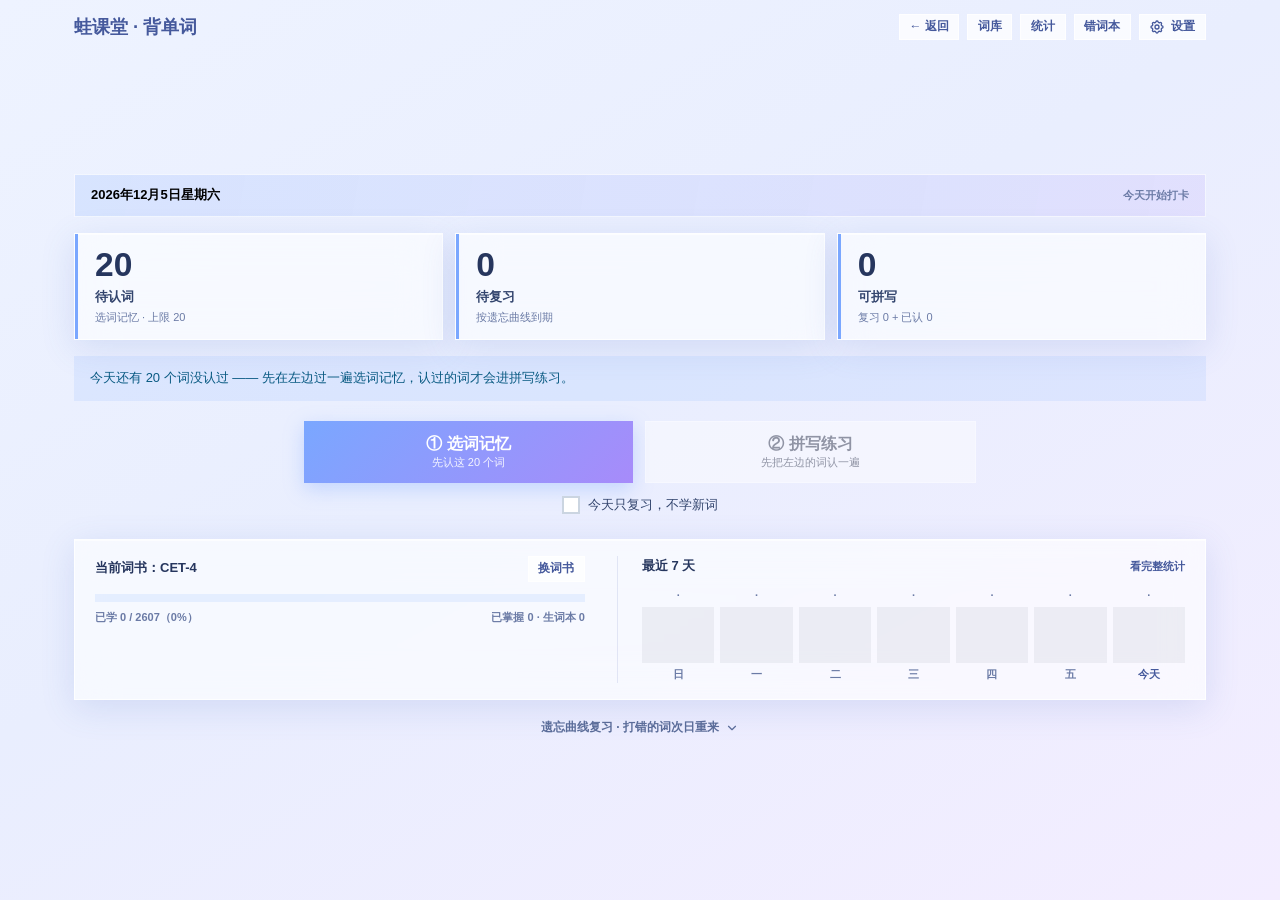
==== words/index.html @ c1881a7c "背单词栏目加「← 返回蛙课堂」按钮；桌面版协议根目录改为 app/" ====
<!DOCTYPE html>
<html lang="zh-Hans">
  <head>
    <meta charset="UTF-8" />
    <meta name="viewport" content="width=device-width, initial-scale=1" />
    <meta name="color-scheme" content="light dark" />
    <meta name="format-detection" content="telephone=no" />
    <meta name="application-name" content="蛙课堂背单词" />
    <meta name="apple-mobile-web-app-title" content="蛙课堂背单词" />
    <meta name="apple-mobile-web-app-capable" content="yes" />
    <meta name="mobile-web-app-capable" content="yes" />
    <meta name="theme-color" content="#818CF8" />
    <title>蛙课堂背单词</title>
    <link rel="icon" href="./favicon.ico" />
    <link rel="apple-touch-icon" sizes="180x180" href="./apple-touch-icon.png" />
    <link rel="icon" type="image/png" sizes="32x32" href="./favicon-32x32.png" />
    <link rel="icon" type="image/png" sizes="16x16" href="./favicon-16x16.png" />

    <script>
      // Dark mode init
      if (
        ('state' in localStorage && JSON.parse(localStorage.state).darkMode) ||
        (!('state' in localStorage) && window.matchMedia('(prefers-color-scheme: dark)').matches)
      ) {
        document.documentElement.classList.add('dark')
      }
    </script>
    <script type="module" crossorigin src="./assets/index-c387460d.js"></script>
    <link rel="stylesheet" href="./assets/index-20a24934.css">
  </head>
  <body>
    <noscript>
      <div>你需要启用 JavaScript 才能运行蛙课堂背单词。</div>
    </noscript>
    <div id="root"></div>
    
  </body>
</html>
---- words/assets/index-20a24934.css ----
@charset "UTF-8";*,:before,:after{--tw-border-spacing-x: 0;--tw-border-spacing-y: 0;--tw-translate-x: 0;--tw-translate-y: 0;--tw-rotate: 0;--tw-skew-x: 0;--tw-skew-y: 0;--tw-scale-x: 1;--tw-scale-y: 1;--tw-pan-x: ;--tw-pan-y: ;--tw-pinch-zoom: ;--tw-scroll-snap-strictness: proximity;--tw-gradient-from-position: ;--tw-gradient-via-position: ;--tw-gradient-to-position: ;--tw-ordinal: ;--tw-slashed-zero: ;--tw-numeric-figure: ;--tw-numeric-spacing: ;--tw-numeric-fraction: ;--tw-ring-inset: ;--tw-ring-offset-width: 0px;--tw-ring-offset-color: #fff;--tw-ring-color: rgb(59 130 246 / .5);--tw-ring-offset-shadow: 0 0 #0000;--tw-ring-shadow: 0 0 #0000;--tw-shadow: 0 0 #0000;--tw-shadow-colored: 0 0 #0000;--tw-blur: ;--tw-brightness: ;--tw-contrast: ;--tw-grayscale: ;--tw-hue-rotate: ;--tw-invert: ;--tw-saturate: ;--tw-sepia: ;--tw-drop-shadow: ;--tw-backdrop-blur: ;--tw-backdrop-brightness: ;--tw-backdrop-contrast: ;--tw-backdrop-grayscale: ;--tw-backdrop-hue-rotate: ;--tw-backdrop-invert: ;--tw-backdrop-opacity: ;--tw-backdrop-saturate: ;--tw-backdrop-sepia: ;--tw-contain-size: ;--tw-contain-layout: ;--tw-contain-paint: ;--tw-contain-style: }::backdrop{--tw-border-spacing-x: 0;--tw-border-spacing-y: 0;--tw-translate-x: 0;--tw-translate-y: 0;--tw-rotate: 0;--tw-skew-x: 0;--tw-skew-y: 0;--tw-scale-x: 1;--tw-scale-y: 1;--tw-pan-x: ;--tw-pan-y: ;--tw-pinch-zoom: ;--tw-scroll-snap-strictness: proximity;--tw-gradient-from-position: ;--tw-gradient-via-position: ;--tw-gradient-to-position: ;--tw-ordinal: ;--tw-slashed-zero: ;--tw-numeric-figure: ;--tw-numeric-spacing: ;--tw-numeric-fraction: ;--tw-ring-inset: ;--tw-ring-offset-width: 0px;--tw-ring-offset-color: #fff;--tw-ring-color: rgb(59 130 246 / .5);--tw-ring-offset-shadow: 0 0 #0000;--tw-ring-shadow: 0 0 #0000;--tw-shadow: 0 0 #0000;--tw-shadow-colored: 0 0 #0000;--tw-blur: ;--tw-brightness: ;--tw-contrast: ;--tw-grayscale: ;--tw-hue-rotate: ;--tw-invert: ;--tw-saturate: ;--tw-sepia: ;--tw-drop-shadow: ;--tw-backdrop-blur: ;--tw-backdrop-brightness: ;--tw-backdrop-contrast: ;--tw-backdrop-grayscale: ;--tw-backdrop-hue-rotate: ;--tw-backdrop-invert: ;--tw-backdrop-opacity: ;--tw-backdrop-saturate: ;--tw-backdrop-sepia: ;--tw-contain-size: ;--tw-contain-layout: ;--tw-contain-paint: ;--tw-contain-style: }*,:before,:after{box-sizing:border-box;border-width:0;border-style:solid;border-color:#e5e7eb}:before,:after{--tw-content: ""}html,:host{line-height:1.5;-webkit-text-size-adjust:100%;-moz-tab-size:4;tab-size:4;font-family:ui-sans-serif,system-ui,sans-serif,"Apple Color Emoji","Segoe UI Emoji",Segoe UI Symbol,"Noto Color Emoji";font-feature-settings:normal;font-variation-settings:normal;-webkit-tap-highlight-color:transparent}body{margin:0;line-height:inherit}hr{height:0;color:inherit;border-top-width:1px}abbr:where([title]){-webkit-text-decoration:underline dotted;text-decoration:underline dotted}h1,h2,h3,h4,h5,h6{font-size:inherit;font-weight:inherit}a{color:inherit;text-decoration:inherit}b,strong{font-weight:bolder}code,kbd,samp,pre{font-family:ui-monospace,SFMono-Regular,Menlo,Monaco,Consolas,Liberation Mono,Courier New,monospace;font-feature-settings:normal;font-variation-settings:normal;font-size:1em}small{font-size:80%}sub,sup{font-size:75%;line-height:0;position:relative;vertical-align:baseline}sub{bottom:-.25em}sup{top:-.5em}table{text-indent:0;border-color:inherit;border-collapse:collapse}button,input,optgroup,select,textarea{font-family:inherit;font-feature-settings:inherit;font-variation-settings:inherit;font-size:100%;font-weight:inherit;line-height:inherit;letter-spacing:inherit;color:inherit;margin:0;padding:0}button,select{text-transform:none}button,input:where([type=button]),input:where([type=reset]),input:where([type=submit]){-webkit-appearance:button;background-color:transparent;background-image:none}:-moz-focusring{outline:auto}:-moz-ui-invalid{box-shadow:none}progress{vertical-align:baseline}::-webkit-inner-spin-button,::-webkit-outer-spin-button{height:auto}[type=search]{-webkit-appearance:textfield;outline-offset:-2px}::-webkit-search-decoration{-webkit-appearance:none}::-webkit-file-upload-button{-webkit-appearance:button;font:inherit}summary{display:list-item}blockquote,dl,dd,h1,h2,h3,h4,h5,h6,hr,figure,p,pre{margin:0}fieldset{margin:0;padding:0}legend{padding:0}ol,ul,menu{list-style:none;margin:0;padding:0}dialog{padding:0}textarea{resize:vertical}input::placeholder,textarea::placeholder{opacity:1;color:#9ca3af}button,[role=button]{cursor:pointer}:disabled{cursor:default}img,svg,video,canvas,audio,iframe,embed,object{display:block;vertical-align:middle}img,video{max-width:100%;height:auto}[hidden]:where(:not([hidden=until-found])){display:none}input:where([type=text]),input:where(:not([type])),input:where([type=email]),input:where([type=url]),input:where([type=password]),input:where([type=number]),input:where([type=date]),input:where([type=datetime-local]),input:where([type=month]),input:where([type=search]),input:where([type=tel]),input:where([type=time]),input:where([type=week]),select:where([multiple]),textarea,select{-webkit-appearance:none;-moz-appearance:none;appearance:none;background-color:#fff;border-color:#6b7280;border-width:1px;border-radius:0;padding:.5rem .75rem;font-size:1rem;line-height:1.5rem;--tw-shadow: 0 0 #0000}input:where([type=text]):focus,input:where(:not([type])):focus,input:where([type=email]):focus,input:where([type=url]):focus,input:where([type=password]):focus,input:where([type=number]):focus,input:where([type=date]):focus,input:where([type=datetime-local]):focus,input:where([type=month]):focus,input:where([type=search]):focus,input:where([type=tel]):focus,input:where([type=time]):focus,input:where([type=week]):focus,select:where([multiple]):focus,textarea:focus,select:focus{outline:2px solid transparent;outline-offset:2px;--tw-ring-inset: var(--tw-empty, );--tw-ring-offset-width: 0px;--tw-ring-offset-color: #fff;--tw-ring-color: #2563eb;--tw-ring-offset-shadow: var(--tw-ring-inset) 0 0 0 var(--tw-ring-offset-width) var(--tw-ring-offset-color);--tw-ring-shadow: var(--tw-ring-inset) 0 0 0 calc(1px + var(--tw-ring-offset-width)) var(--tw-ring-color);box-shadow:var(--tw-ring-offset-shadow),var(--tw-ring-shadow),var(--tw-shadow);border-color:#2563eb}input::placeholder,textarea::placeholder{color:#6b7280;opacity:1}::-webkit-datetime-edit-fields-wrapper{padding:0}::-webkit-date-and-time-value{min-height:1.5em;text-align:inherit}::-webkit-datetime-edit{display:inline-flex}::-webkit-datetime-edit,::-webkit-datetime-edit-year-field,::-webkit-datetime-edit-month-field,::-webkit-datetime-edit-day-field,::-webkit-datetime-edit-hour-field,::-webkit-datetime-edit-minute-field,::-webkit-datetime-edit-second-field,::-webkit-datetime-edit-millisecond-field,::-webkit-datetime-edit-meridiem-field{padding-top:0;padding-bottom:0}select{background-image:url("data:image/svg+xml,%3csvg xmlns='http://www.w3.org/2000/svg' fill='none' viewBox='0 0 20 20'%3e%3cpath stroke='%236b7280' stroke-linecap='round' stroke-linejoin='round' stroke-width='1.5' d='M6 8l4 4 4-4'/%3e%3c/svg%3e");background-position:right .5rem center;background-repeat:no-repeat;background-size:1.5em 1.5em;padding-right:2.5rem;-webkit-print-color-adjust:exact;print-color-adjust:exact}select:where([multiple]),select:where([size]:not([size="1"])){background-image:initial;background-position:initial;background-repeat:unset;background-size:initial;padding-right:.75rem;-webkit-print-color-adjust:unset;print-color-adjust:unset}input:where([type=checkbox]),input:where([type=radio]){-webkit-appearance:none;-moz-appearance:none;appearance:none;padding:0;-webkit-print-color-adjust:exact;print-color-adjust:exact;display:inline-block;vertical-align:middle;background-origin:border-box;-webkit-user-select:none;user-select:none;flex-shrink:0;height:1rem;width:1rem;color:#2563eb;background-color:#fff;border-color:#6b7280;border-width:1px;--tw-shadow: 0 0 #0000}input:where([type=checkbox]){border-radius:0}input:where([type=radio]){border-radius:100%}input:where([type=checkbox]):focus,input:where([type=radio]):focus{outline:2px solid transparent;outline-offset:2px;--tw-ring-inset: var(--tw-empty, );--tw-ring-offset-width: 2px;--tw-ring-offset-color: #fff;--tw-ring-color: #2563eb;--tw-ring-offset-shadow: var(--tw-ring-inset) 0 0 0 var(--tw-ring-offset-width) var(--tw-ring-offset-color);--tw-ring-shadow: var(--tw-ring-inset) 0 0 0 calc(2px + var(--tw-ring-offset-width)) var(--tw-ring-color);box-shadow:var(--tw-ring-offset-shadow),var(--tw-ring-shadow),var(--tw-shadow)}input:where([type=checkbox]):checked,input:where([type=radio]):checked{border-color:transparent;background-color:currentColor;background-size:100% 100%;background-position:center;background-repeat:no-repeat}input:where([type=checkbox]):checked{background-image:url("data:image/svg+xml,%3csvg viewBox='0 0 16 16' fill='white' xmlns='http://www.w3.org/2000/svg'%3e%3cpath d='M12.207 4.793a1 1 0 010 1.414l-5 5a1 1 0 01-1.414 0l-2-2a1 1 0 011.414-1.414L6.5 9.086l4.293-4.293a1 1 0 011.414 0z'/%3e%3c/svg%3e")}@media (forced-colors: active){input:where([type=checkbox]):checked{-webkit-appearance:auto;-moz-appearance:auto;appearance:auto}}input:where([type=radio]):checked{background-image:url("data:image/svg+xml,%3csvg viewBox='0 0 16 16' fill='white' xmlns='http://www.w3.org/2000/svg'%3e%3ccircle cx='8' cy='8' r='3'/%3e%3c/svg%3e")}@media (forced-colors: active){input:where([type=radio]):checked{-webkit-appearance:auto;-moz-appearance:auto;appearance:auto}}input:where([type=checkbox]):checked:hover,input:where([type=checkbox]):checked:focus,input:where([type=radio]):checked:hover,input:where([type=radio]):checked:focus{border-color:transparent;background-color:currentColor}input:where([type=checkbox]):indeterminate{background-image:url("data:image/svg+xml,%3csvg xmlns='http://www.w3.org/2000/svg' fill='none' viewBox='0 0 16 16'%3e%3cpath stroke='white' stroke-linecap='round' stroke-linejoin='round' stroke-width='2' d='M4 8h8'/%3e%3c/svg%3e");border-color:transparent;background-color:currentColor;background-size:100% 100%;background-position:center;background-repeat:no-repeat}@media (forced-colors: active){input:where([type=checkbox]):indeterminate{-webkit-appearance:auto;-moz-appearance:auto;appearance:auto}}input:where([type=checkbox]):indeterminate:hover,input:where([type=checkbox]):indeterminate:focus{border-color:transparent;background-color:currentColor}input:where([type=file]){background:unset;border-color:inherit;border-width:0;border-radius:0;padding:0;font-size:unset;line-height:inherit}input:where([type=file]):focus{outline:1px solid ButtonText;outline:1px auto -webkit-focus-ring-color}.container{width:100%}@media (min-width: 640px){.container{max-width:640px}}@media (min-width: 768px){.container{max-width:768px}}@media (min-width: 1024px){.container{max-width:1024px}}@media (min-width: 1100px){.container{max-width:1100px}}@media (min-width: 1280px){.container{max-width:1280px}}@media (min-width: 1440px){.container{max-width:1440px}}@media (min-width: 1536px){.container{max-width:1536px}}.glass{background-image:linear-gradient(180deg,rgba(255,255,255,.94),rgba(255,255,255,.82));backdrop-filter:blur(14px) saturate(140%);-webkit-backdrop-filter:blur(14px) saturate(140%);border:1px solid rgba(15,23,42,.06);box-shadow:0 1px 2px #0f172a08,0 10px 30px -18px #0f172a2e}html.dark .glass{background-image:linear-gradient(180deg,rgba(31,41,55,.9),rgba(17,24,39,.85));border-color:#ffffff12;box-shadow:0 1px 2px #0000004d,0 10px 30px -18px #0009}.glass-strong{background-image:linear-gradient(180deg,#ffffff,rgba(255,255,255,.88));backdrop-filter:blur(18px) saturate(150%);-webkit-backdrop-filter:blur(18px) saturate(150%);border:1px solid rgba(15,23,42,.07);box-shadow:0 1px 2px #0f172a08,0 22px 48px -28px #0f172a3d}html.dark .glass-strong{background-image:linear-gradient(180deg,rgba(31,41,55,.96),rgba(17,24,39,.9));border-color:#ffffff14;box-shadow:0 1px 2px #00000059,0 22px 48px -28px #000000b3}.glass-interactive{transition:background-color .2s ease,border-color .2s ease,transform .2s ease}.glass-interactive:hover{background-color:#ffffffbd;border-color:color-mix(in srgb,var(--c-brand) 30%,transparent)}html.dark .glass-interactive:hover{background-color:#374151ad;border-color:#58cc0266}.icon{height:1.375rem;width:1.375rem}.icon:focus{outline:2px solid transparent;outline-offset:2px}.word-chip{display:flex;height:2.5rem;width:auto;cursor:pointer;flex-direction:row;align-items:center;justify-content:center;border-radius:.375rem;border-width:2px;border-style:solid;border-color:var(--c-brand);--tw-bg-opacity: 1;background-color:rgb(255 255 255 / var(--tw-bg-opacity, 1));padding:.125rem .5rem;transition-property:color,background-color,border-color,text-decoration-color,fill,stroke;transition-timing-function:cubic-bezier(.4,0,.2,1);transition-duration:.1s;animation-duration:.1s}.word-chip:is(.dark *){--tw-border-opacity: 1;border-color:rgb(30 41 59 / var(--tw-border-opacity, 1));--tw-bg-opacity: 1;background-color:rgb(51 65 85 / var(--tw-bg-opacity, 1))}.word-chip:hover:is(.dark *){--tw-bg-opacity: 1;background-color:rgb(71 85 105 / var(--tw-bg-opacity, 1))}@media (min-width: 768px){.word-chip{height:3rem;padding:.25rem 1.25rem}}.word-chip>span{font-family:ui-monospace,SFMono-Regular,Menlo,Monaco,Consolas,Liberation Mono,Courier New,monospace;font-size:1.5rem;line-height:2rem;font-weight:300;--tw-text-opacity: 1;color:rgb(75 85 99 / var(--tw-text-opacity, 1))}.word-chip>span:is(.dark *){--tw-text-opacity: 1;color:rgb(209 213 219 / var(--tw-text-opacity, 1))}@media (min-width: 768px){.word-chip>span{font-size:1.875rem;line-height:2.25rem}}.word-chip-tooltip{pointer-events:none;display:flex;align-items:center;justify-content:center;white-space:nowrap;border-radius:.5rem;--tw-bg-opacity: 1;background-color:rgb(255 255 255 / var(--tw-bg-opacity, 1));padding:.25rem .5rem;font-size:.75rem;line-height:1rem;--tw-text-opacity: 1;color:rgb(107 114 128 / var(--tw-text-opacity, 1));--tw-shadow: 0 4px 6px -1px rgb(0 0 0 / .1), 0 2px 4px -2px rgb(0 0 0 / .1);--tw-shadow-colored: 0 4px 6px -1px var(--tw-shadow-color), 0 2px 4px -2px var(--tw-shadow-color);box-shadow:var(--tw-ring-offset-shadow, 0 0 #0000),var(--tw-ring-shadow, 0 0 #0000),var(--tw-shadow)}.word-chip-tooltip:is(.dark *){--tw-bg-opacity: 1;background-color:rgb(31 41 55 / var(--tw-bg-opacity, 1));--tw-text-opacity: 1;color:rgb(209 213 219 / var(--tw-text-opacity, 1))}.my-btn-primary,.btn-primary,.btn-secondary,.btn-ghost,.btn-danger,.btn-info{display:inline-flex;-webkit-user-select:none;user-select:none;align-items:center;justify-content:center;gap:.375rem;font-weight:600;border-radius:var(--r-md);padding:.42rem .85rem;font-size:.85rem;letter-spacing:0;line-height:1.3;border:none;cursor:pointer;text-decoration:none;transition:filter .12s ease,transform .06s ease,box-shadow .06s ease,background-color .12s ease}.my-btn-primary:disabled,.btn-primary:disabled,.btn-secondary:disabled,.btn-ghost:disabled{cursor:not-allowed;filter:grayscale(.75);opacity:.6}.my-btn-primary,.btn-primary{background-color:var(--c-brand-solid);color:#fff;box-shadow:0 var(--edge) 0 var(--c-brand-solid-d)}.my-btn-primary:hover:not(:disabled),.btn-primary:hover:not(:disabled){filter:brightness(1.07)}.my-btn-primary:active:not(:disabled),.btn-primary:active:not(:disabled){transform:translateY(var(--edge));box-shadow:0 0 0 var(--c-brand-solid-d)}.btn-secondary{background-color:#fff;color:var(--c-ink-soft);border:2px solid var(--c-line);box-shadow:0 var(--edge) 0 var(--c-line)}.btn-secondary:hover:not(:disabled){background-color:#f7f7f7}.btn-secondary:active:not(:disabled){transform:translateY(var(--edge));box-shadow:0 0 0 var(--c-line)}html.dark .btn-secondary{background-color:#1f2937;border-color:var(--c-line);box-shadow:0 var(--edge) 0 #111827}html.dark .btn-secondary:hover:not(:disabled){background-color:#273244}html.dark .btn-secondary:active:not(:disabled){box-shadow:0 0 #111827}.btn-ghost{background-color:transparent;color:var(--c-muted);box-shadow:none;padding:.45rem .75rem}.btn-ghost:hover:not(:disabled){background-color:#0000000f;color:var(--c-ink-soft)}.btn-ghost:active:not(:disabled){transform:translateY(2px)}html.dark .btn-ghost:hover:not(:disabled){background-color:#ffffff14;color:var(--c-ink-soft)}.btn-sm{padding:.26rem .6rem;font-size:.76rem;border-radius:var(--r-sm)}.btn-lg{padding:.6rem 1.2rem;font-size:.98rem;border-radius:var(--r-lg)}.t-h1{font-size:1.6rem;font-weight:800;line-height:1.25}.t-h2{font-size:1.15rem;font-weight:700;line-height:1.35}.c-brand{color:var(--c-brand-text)}.c-danger{color:var(--c-danger)}.c-ink{color:var(--c-ink)}.c-soft{color:var(--c-ink-soft)}.c-muted{color:var(--c-muted)}.c-faint{color:var(--c-faint)}.my-btn-info-panel{margin-top:.75rem;display:inline-flex;width:100%;justify-content:center;border-radius:.375rem;padding:.5rem .75rem;font-size:.875rem;line-height:1.25rem;font-weight:600;--tw-text-opacity: 1;color:rgb(255 255 255 / var(--tw-text-opacity, 1));--tw-shadow: 0 1px 2px 0 rgb(0 0 0 / .05);--tw-shadow-colored: 0 1px 2px 0 var(--tw-shadow-color);box-shadow:var(--tw-ring-offset-shadow, 0 0 #0000),var(--tw-ring-shadow, 0 0 #0000),var(--tw-shadow);transition-property:color,background-color,border-color,text-decoration-color,fill,stroke;transition-timing-function:cubic-bezier(.4,0,.2,1);transition-duration:.15s}.my-btn-info-panel:focus{outline:2px solid transparent;outline-offset:2px}.my-btn-info-panel:is(.dark *){--tw-bg-opacity: .7;--tw-text-opacity: .8}@media (min-width: 640px){.my-btn-info-panel{margin-left:.75rem;margin-top:0;width:auto;font-size:.875rem;line-height:1.25rem}}.tooltip{white-space:nowrap;border-radius:.5rem;--tw-bg-opacity: 1;background-color:rgb(255 255 255 / var(--tw-bg-opacity, 1));padding:.25rem .5rem;font-size:.75rem;line-height:1rem;--tw-text-opacity: 1;color:rgb(107 114 128 / var(--tw-text-opacity, 1));--tw-shadow: 0 4px 6px -1px rgb(0 0 0 / .1), 0 2px 4px -2px rgb(0 0 0 / .1);--tw-shadow-colored: 0 4px 6px -1px var(--tw-shadow-color), 0 2px 4px -2px var(--tw-shadow-color);box-shadow:var(--tw-ring-offset-shadow, 0 0 #0000),var(--tw-ring-shadow, 0 0 #0000),var(--tw-shadow)}.tooltip:is(.dark *){--tw-bg-opacity: 1;background-color:rgb(55 65 81 / var(--tw-bg-opacity, 1));--tw-text-opacity: 1;color:rgb(209 213 219 / var(--tw-text-opacity, 1))}.switch-root{position:relative;display:inline-flex;height:1.5rem;width:3rem;flex-shrink:0;cursor:pointer;align-items:center;border-radius:9999px;border-width:3px;border-color:transparent;--tw-bg-opacity: 1;background-color:rgb(209 213 219 / var(--tw-bg-opacity, 1));transition-property:color,background-color,border-color,text-decoration-color,fill,stroke;transition-duration:.2s;transition-timing-function:cubic-bezier(.4,0,.2,1);animation-duration:.2s;animation-timing-function:cubic-bezier(.4,0,.2,1)}.switch-root:focus{outline:2px solid transparent;outline-offset:2px}.switch-root[data-headlessui-state=checked]{background-color:var(--c-brand)}.switch-thumb{pointer-events:none;display:inline-block;height:1rem;width:1rem;--tw-translate-x: 0px;transform:translate(var(--tw-translate-x),var(--tw-translate-y)) rotate(var(--tw-rotate)) skew(var(--tw-skew-x)) skewY(var(--tw-skew-y)) scaleX(var(--tw-scale-x)) scaleY(var(--tw-scale-y));border-radius:9999px;--tw-bg-opacity: 1;background-color:rgb(255 255 255 / var(--tw-bg-opacity, 1));--tw-shadow: 0 10px 15px -3px rgb(0 0 0 / .1), 0 4px 6px -4px rgb(0 0 0 / .1);--tw-shadow-colored: 0 10px 15px -3px var(--tw-shadow-color), 0 4px 6px -4px var(--tw-shadow-color);box-shadow:var(--tw-ring-offset-shadow, 0 0 #0000),var(--tw-ring-shadow, 0 0 #0000),var(--tw-shadow);--tw-ring-offset-shadow: var(--tw-ring-inset) 0 0 0 var(--tw-ring-offset-width) var(--tw-ring-offset-color);--tw-ring-shadow: var(--tw-ring-inset) 0 0 0 calc(0px + var(--tw-ring-offset-width)) var(--tw-ring-color);box-shadow:var(--tw-ring-offset-shadow),var(--tw-ring-shadow),var(--tw-shadow, 0 0 #0000);transition-property:color,background-color,border-color,text-decoration-color,fill,stroke,opacity,box-shadow,transform,filter,-webkit-backdrop-filter;transition-property:color,background-color,border-color,text-decoration-color,fill,stroke,opacity,box-shadow,transform,filter,backdrop-filter;transition-property:color,background-color,border-color,text-decoration-color,fill,stroke,opacity,box-shadow,transform,filter,backdrop-filter,-webkit-backdrop-filter;transition-duration:.2s;transition-timing-function:cubic-bezier(.4,0,.2,1);animation-duration:.2s;animation-timing-function:cubic-bezier(.4,0,.2,1)}[data-headlessui-state=checked] .switch-thumb{--tw-translate-x: 25px;transform:translate(var(--tw-translate-x),var(--tw-translate-y)) rotate(var(--tw-rotate)) skew(var(--tw-skew-x)) skewY(var(--tw-skew-y)) scaleX(var(--tw-scale-x)) scaleY(var(--tw-scale-y))}.listbox-button{position:relative;width:10rem;cursor:pointer;border-radius:.5rem;--tw-bg-opacity: 1;background-color:rgb(255 255 255 / var(--tw-bg-opacity, 1));padding:.5rem 2.5rem .5rem .75rem;text-align:left;--tw-shadow: 0 4px 6px -1px rgb(0 0 0 / .1), 0 2px 4px -2px rgb(0 0 0 / .1);--tw-shadow-colored: 0 4px 6px -1px var(--tw-shadow-color), 0 2px 4px -2px var(--tw-shadow-color);box-shadow:var(--tw-ring-offset-shadow, 0 0 #0000),var(--tw-ring-shadow, 0 0 #0000),var(--tw-shadow)}.listbox-button:focus{outline:2px solid transparent;outline-offset:2px}.listbox-button:is(.dark *){--tw-bg-opacity: 1;background-color:rgb(75 85 99 / var(--tw-bg-opacity, 1))}.listbox-button span:nth-of-type(1){display:block;overflow:hidden;text-overflow:ellipsis;white-space:nowrap;--tw-text-opacity: 1;color:rgb(17 24 39 / var(--tw-text-opacity, 1))}.listbox-button span:nth-of-type(1):is(.dark *){color:rgb(255 255 255 / var(--tw-text-opacity, 1));--tw-text-opacity: .6}.listbox-button span:nth-of-type(2){pointer-events:none;position:absolute;top:0;bottom:0;right:0;display:flex;align-items:center;padding-right:.5rem}.listbox-button span:nth-of-type(2):focus{outline:2px solid transparent;outline-offset:2px}.listbox-options{position:absolute;margin-top:.25rem;max-height:15rem;width:100%;overflow:auto;border-radius:.375rem;--tw-bg-opacity: 1;background-color:rgb(255 255 255 / var(--tw-bg-opacity, 1));padding-top:.25rem;padding-bottom:.25rem;font-size:1rem;line-height:1.5rem;--tw-shadow: 0 10px 15px -3px rgb(0 0 0 / .1), 0 4px 6px -4px rgb(0 0 0 / .1);--tw-shadow-colored: 0 10px 15px -3px var(--tw-shadow-color), 0 4px 6px -4px var(--tw-shadow-color);box-shadow:var(--tw-ring-offset-shadow, 0 0 #0000),var(--tw-ring-shadow, 0 0 #0000),var(--tw-shadow)}.listbox-options:focus{outline:2px solid transparent;outline-offset:2px}.listbox-options:is(.dark *){--tw-bg-opacity: 1;background-color:rgb(75 85 99 / var(--tw-bg-opacity, 1))}.listbox-options>li{position:relative;cursor:pointer;-webkit-user-select:none;user-select:none;padding:.5rem 1rem .5rem 2.5rem;--tw-text-opacity: 1;color:rgb(17 24 39 / var(--tw-text-opacity, 1))}.listbox-options>li:is(.dark *){color:rgb(255 255 255 / var(--tw-text-opacity, 1));--tw-text-opacity: .6}.listbox-options>li.ui-active{background-color:var(--c-brand-soft);color:var(--c-brand-text)}html.dark .listbox-options>li.ui-active{background-color:#58cc0229;color:var(--c-brand-light)}.listbox-options>li>span:first-child{display:block;overflow:hidden;text-overflow:ellipsis;white-space:nowrap;font-weight:400}.listbox-options>li>span:first-child[data-headlessui-state~=selected]{font-weight:500}:where([data-headlessui-state~=selected]) .listbox-options>li>span:first-child{font-weight:500}.listbox-options-icon{position:absolute;top:0;bottom:0;left:0;display:flex;align-items:center;padding-left:.75rem;color:var(--c-brand-text)}.listbox-options-icon:is(.dark *){color:var(--c-brand-light)}.slider{position:relative;display:flex;height:2.5rem;width:100%;cursor:pointer;-webkit-user-select:none;user-select:none;align-items:center}.slider [data-disabled]{pointer-events:none;opacity:.5}.slider>span:nth-child(1){position:relative;height:5px;flex-grow:1;border-radius:9999px;--tw-bg-opacity: 1;background-color:rgb(229 231 235 / var(--tw-bg-opacity, 1))}.slider>span:nth-child(1)>span:nth-child(1){position:absolute;height:100%;border-radius:9999px;background-color:var(--c-brand)}.slider>span:nth-child(2){display:block;height:1rem;width:1rem;cursor:pointer;border-radius:9999px;border-width:1px;--tw-border-opacity: 1;border-color:rgb(229 231 235 / var(--tw-border-opacity, 1));--tw-bg-opacity: 1;background-color:rgb(255 255 255 / var(--tw-bg-opacity, 1));--tw-drop-shadow: drop-shadow(0 4px 3px rgb(0 0 0 / .07)) drop-shadow(0 2px 2px rgb(0 0 0 / .06));filter:var(--tw-blur) var(--tw-brightness) var(--tw-contrast) var(--tw-grayscale) var(--tw-hue-rotate) var(--tw-invert) var(--tw-saturate) var(--tw-sepia) var(--tw-drop-shadow)}.t-sm{font-size:13px;line-height:1.55;font-weight:400}.t-micro{font-size:11px;line-height:1.4;font-weight:600}.badge{display:inline-flex;align-items:center;white-space:nowrap;border-radius:9999px;padding:.125rem .5rem;font-size:11px;font-weight:700;line-height:1.4}.badge-neutral{background-color:#0f172a0f;color:var(--c-muted)}.badge-brand{background-color:var(--c-brand-soft);color:var(--c-brand-text)}.badge-info{background-color:var(--c-info-soft);color:var(--c-info-text)}html.dark .badge-neutral{background-color:#ffffff1a;color:var(--c-muted)}html.dark .badge-brand{background-color:#58cc0229;color:var(--c-brand-light)}.progress-track{position:relative;width:100%;height:8px;overflow:hidden;border-radius:999px;background-color:var(--c-brand-soft)}.progress-track.progress-sm{height:4px}.progress-fill{height:100%;border-radius:999px;background-color:var(--c-brand);transition:width var(--dur-slow) var(--ease)}.switch{position:relative;display:inline-flex;height:1.5rem;width:2.75rem;flex-shrink:0;cursor:pointer;align-items:center;border-radius:9999px;border-width:2px;border-color:transparent;transition-property:color,background-color,border-color,text-decoration-color,fill,stroke;transition-timing-function:cubic-bezier(.4,0,.2,1);transition-duration:.15s;background-color:#cbd5e1;transition-duration:var(--dur-base);transition-timing-function:var(--ease)}.switch[data-checked=true],.switch[aria-checked=true]{background-color:var(--c-brand)}.switch-thumb-dot{pointer-events:none;display:inline-block;height:1rem;width:1rem;border-radius:9999px;--tw-bg-opacity: 1;background-color:rgb(255 255 255 / var(--tw-bg-opacity, 1));--tw-shadow: 0 1px 3px 0 rgb(0 0 0 / .1), 0 1px 2px -1px rgb(0 0 0 / .1);--tw-shadow-colored: 0 1px 3px 0 var(--tw-shadow-color), 0 1px 2px -1px var(--tw-shadow-color);box-shadow:var(--tw-ring-offset-shadow, 0 0 #0000),var(--tw-ring-shadow, 0 0 #0000),var(--tw-shadow);transform:translate(2px);transition:transform var(--dur-base) var(--ease)}.switch[data-checked=true] .switch-thumb-dot,.switch[aria-checked=true] .switch-thumb-dot{transform:translate(22px)}.checkbox{display:inline-flex;height:18px;width:18px;flex-shrink:0;cursor:pointer;align-items:center;justify-content:center;border-radius:6px;border-width:2px;transition-property:color,background-color,border-color,text-decoration-color,fill,stroke;transition-timing-function:cubic-bezier(.4,0,.2,1);transition-duration:.15s;border-color:#cbd5e1;background-color:#fff;transition-duration:var(--dur-fast)}.checkbox[data-checked=true]{border-color:var(--c-brand-solid);background-color:var(--c-brand-solid);color:#fff}html.dark .checkbox{border-color:#4b5563;background-color:#1f2937}.empty-state{display:flex;flex-direction:column;align-items:center;justify-content:center;padding:3rem 1.5rem;text-align:center;gap:var(--sp-3)}.empty-state-icon{display:flex;align-items:center;justify-content:center;width:56px;height:56px;border-radius:var(--r-xl);background-color:var(--c-brand-soft);color:var(--c-brand-text)}.empty-state-title{color:var(--c-ink-soft);font-size:15.2px;font-weight:700}.empty-state-desc{color:var(--c-muted);font-size:13px;line-height:1.6}.skeleton{border-radius:var(--r-md);background:linear-gradient(90deg,rgba(15,23,42,.06) 25%,rgba(15,23,42,.11) 37%,rgba(15,23,42,.06) 63%);background-size:400% 100%;animation:skeleton-shimmer 1.4s ease infinite}html.dark .skeleton{background:linear-gradient(90deg,rgba(255,255,255,.07) 25%,rgba(255,255,255,.13) 37%,rgba(255,255,255,.07) 63%);background-size:400% 100%}.alert{display:flex;width:100%;align-items:flex-start;gap:.75rem;border-radius:.75rem;padding:.75rem 1rem;font-size:13px;line-height:1.6}.alert-info{background-color:var(--c-info-soft);color:#0a5b83}.alert-warn{background-color:#ffc80029;color:#7a5c00}.alert-danger{background-color:#d92c2c1a;color:var(--c-danger-text)}html.dark .alert-info{color:#8ed4f5}html.dark .alert-warn{color:#ffd75e}html.dark .alert-success{color:var(--c-brand-light)}html.dark .alert-danger{color:#f7a4a4}.tab{display:inline-flex;cursor:pointer;-webkit-user-select:none;user-select:none;align-items:center;white-space:nowrap;border-radius:9999px;padding:.375rem .875rem;font-size:13px;font-weight:600;color:var(--c-muted);background-color:transparent;border:1px solid transparent;transition:background-color var(--dur-fast) var(--ease),color var(--dur-fast) var(--ease)}.tab:hover{background-color:#0f172a0d;color:var(--c-ink-soft)}.tab-active,.tab-active:hover{background-color:var(--c-brand-soft);border-color:var(--c-brand);color:var(--c-brand-text)}html.dark .tab:hover{background-color:#ffffff14}.stat-card{position:relative;display:flex;flex:1 1 0%;flex-direction:column;overflow:hidden;border-radius:.75rem;padding:.875rem 1rem .875rem 1.25rem}.stat-card-rail{position:absolute;left:0;top:0;bottom:0;width:4px}.greet-bar{display:flex;width:100%;align-items:center;justify-content:space-between;gap:.75rem;border-radius:.75rem;padding:.625rem 1rem;background-image:linear-gradient(100deg,rgba(88,204,2,.13),rgba(28,176,246,.09));border:1px solid var(--c-line-soft)}.week-bar-track{position:relative;width:100%;border-radius:var(--r-sm);background-color:#0f172a0d;overflow:hidden}html.dark .week-bar-track{background-color:#ffffff12}.week-bar-fill{position:absolute;left:0;right:0;bottom:0;border-radius:var(--r-sm);background-color:var(--c-brand);transition:height var(--dur-slow) var(--ease)}.week-bar-fill[data-today=true]{background-color:var(--c-brand-solid)}.sr-only{position:absolute;width:1px;height:1px;padding:0;margin:-1px;overflow:hidden;clip:rect(0,0,0,0);white-space:nowrap;border-width:0}.pointer-events-none{pointer-events:none}.visible{visibility:visible}.fixed{position:fixed}.absolute{position:absolute}.relative{position:relative}.sticky{position:sticky}.-inset-2{top:-.5rem;right:-.5rem;bottom:-.5rem;left:-.5rem}.inset-0{top:0;right:0;bottom:0;left:0}.-bottom-4{bottom:-1rem}.-right-12{right:-3rem}.-right-2{right:-.5rem}.-right-4{right:-1rem}.-right-7{right:-1.75rem}.-right-9{right:-2.25rem}.bottom-0{bottom:0}.bottom-10{bottom:2.5rem}.bottom-2\.5{bottom:.625rem}.bottom-3{bottom:.75rem}.bottom-5{bottom:1.25rem}.bottom-6{bottom:1.5rem}.bottom-full{bottom:100%}.left-0{left:0}.left-1\/2,.left-\[50\%\]{left:50%}.right-0{right:0}.right-3{right:.75rem}.right-4{right:1rem}.right-7{right:1.75rem}.top-0{top:0}.top-1\/2{top:50%}.top-2\.5{top:.625rem}.top-3{top:.75rem}.top-4{top:1rem}.top-5{top:1.25rem}.top-\[50\%\]{top:50%}.top-full{top:100%}.z-0{z-index:0}.z-10{z-index:10}.z-20{z-index:20}.z-30{z-index:30}.z-40{z-index:40}.z-50{z-index:50}.col-span-full{grid-column:1 / -1}.m-0{margin:0}.-mx-1{margin-left:-.25rem;margin-right:-.25rem}.mx-1{margin-left:.25rem;margin-right:.25rem}.mx-4{margin-left:1rem;margin-right:1rem}.mx-auto{margin-left:auto;margin-right:auto}.-mb-2{margin-bottom:-.5rem}.-ml-1{margin-left:-.25rem}.mb-0{margin-bottom:0}.mb-0\.5{margin-bottom:.125rem}.mb-1{margin-bottom:.25rem}.mb-1\.5{margin-bottom:.375rem}.mb-2{margin-bottom:.5rem}.mb-3{margin-bottom:.75rem}.mb-4{margin-bottom:1rem}.mb-5{margin-bottom:1.25rem}.mb-6{margin-bottom:1.5rem}.mb-auto{margin-bottom:auto}.ml-1{margin-left:.25rem}.ml-1\.5{margin-left:.375rem}.ml-10{margin-left:2.5rem}.ml-2{margin-left:.5rem}.ml-3{margin-left:.75rem}.ml-4{margin-left:1rem}.ml-5{margin-left:1.25rem}.ml-6{margin-left:1.5rem}.ml-8{margin-left:2rem}.ml-auto{margin-left:auto}.mr-1{margin-right:.25rem}.mr-1\.5{margin-right:.375rem}.mr-3{margin-right:.75rem}.mr-4{margin-right:1rem}.mr-9{margin-right:2.25rem}.mt-0\.5{margin-top:.125rem}.mt-1{margin-top:.25rem}.mt-1\.5{margin-top:.375rem}.mt-10{margin-top:2.5rem}.mt-16{margin-top:4rem}.mt-2{margin-top:.5rem}.mt-2\.5{margin-top:.625rem}.mt-20{margin-top:5rem}.mt-3{margin-top:.75rem}.mt-4{margin-top:1rem}.mt-5{margin-top:1.25rem}.mt-6{margin-top:1.5rem}.mt-7{margin-top:1.75rem}.mt-8{margin-top:2rem}.mt-auto{margin-top:auto}.box-border{box-sizing:border-box}.box-content{box-sizing:content-box}.line-clamp-1{overflow:hidden;display:-webkit-box;-webkit-box-orient:vertical;-webkit-line-clamp:1}.block{display:block}.inline-block{display:inline-block}.flex{display:flex}.inline-flex{display:inline-flex}.table{display:table}.grid{display:grid}.hidden{display:none}.aspect-square{aspect-ratio:1 / 1}.h-0{height:0px}.h-1\.5{height:.375rem}.h-10{height:2.5rem}.h-11{height:2.75rem}.h-112{height:28rem}.h-12{height:3rem}.h-14{height:3.5rem}.h-152{height:38rem}.h-16{height:4rem}.h-18{height:4.5rem}.h-2{height:.5rem}.h-2\.5{height:.625rem}.h-20{height:5rem}.h-28{height:7rem}.h-3{height:.75rem}.h-3\.5{height:.875rem}.h-36{height:9rem}.h-4{height:1rem}.h-40{height:10rem}.h-5{height:1.25rem}.h-56{height:14rem}.h-6{height:1.5rem}.h-64{height:16rem}.h-7{height:1.75rem}.h-72{height:18rem}.h-8{height:2rem}.h-80{height:20rem}.h-9{height:2.25rem}.h-\[22rem\]{height:22rem}.h-\[25px\]{height:25px}.h-\[26rem\]{height:26rem}.h-\[30rem\]{height:30rem}.h-\[32rem\]{height:32rem}.h-\[96px\]{height:96px}.h-auto{height:auto}.h-full{height:100%}.h-screen{height:100vh}.max-h-0{max-height:0px}.max-h-64{max-height:16rem}.max-h-72{max-height:18rem}.max-h-\[22rem\]{max-height:22rem}.max-h-\[300px\]{max-height:300px}.min-h-0{min-height:0px}.min-h-\[15rem\]{min-height:15rem}.min-h-full{min-height:100%}.w-0{width:0px}.w-10{width:2.5rem}.w-116{width:29rem}.w-12{width:3rem}.w-14{width:3.5rem}.w-16{width:4rem}.w-18{width:4.5rem}.w-2\.5{width:.625rem}.w-20{width:5rem}.w-200{width:50rem}.w-3{width:.75rem}.w-3\.5{width:.875rem}.w-4{width:1rem}.w-4\/5{width:80%}.w-40{width:10rem}.w-44{width:11rem}.w-48{width:12rem}.w-5{width:1.25rem}.w-5\/12{width:41.666667%}.w-56{width:14rem}.w-6{width:1.5rem}.w-60{width:15rem}.w-7{width:1.75rem}.w-7\/12{width:58.333333%}.w-75{width:18.75rem}.w-8{width:2rem}.w-80{width:20rem}.w-85{width:21.25rem}.w-9{width:2.25rem}.w-\[25px\]{width:25px}.w-\[35rem\]{width:35rem}.w-\[3px\]{width:3px}.w-\[60rem\]{width:60rem}.w-\[90vw\]{width:90vw}.w-auto{width:auto}.w-fit{width:fit-content}.w-full{width:100%}.w-max{width:max-content}.w-px{width:1px}.min-w-0{min-width:0px}.min-w-\[26rem\]{min-width:26rem}.min-w-max{min-width:max-content}.max-w-2xl{max-width:42rem}.max-w-3xl{max-width:48rem}.max-w-4xl{max-width:56rem}.max-w-6xl{max-width:72rem}.max-w-\[24rem\]{max-width:24rem}.max-w-full{max-width:100%}.max-w-lg{max-width:32rem}.max-w-max{max-width:max-content}.max-w-md{max-width:28rem}.max-w-none{max-width:none}.max-w-sm{max-width:24rem}.max-w-xs{max-width:20rem}.flex-1{flex:1 1 0%}.flex-shrink-0,.shrink-0{flex-shrink:0}.flex-grow{flex-grow:1}.flex-grow-0,.grow-0{flex-grow:0}.basis-1\/12{flex-basis:8.333333%}.basis-2\/12{flex-basis:16.666667%}.basis-6\/12{flex-basis:50%}.caption-bottom{caption-side:bottom}.-translate-x-1\/2{--tw-translate-x: -50%;transform:translate(var(--tw-translate-x),var(--tw-translate-y)) rotate(var(--tw-rotate)) skew(var(--tw-skew-x)) skewY(var(--tw-skew-y)) scaleX(var(--tw-scale-x)) scaleY(var(--tw-scale-y))}.-translate-x-full{--tw-translate-x: -100%;transform:translate(var(--tw-translate-x),var(--tw-translate-y)) rotate(var(--tw-rotate)) skew(var(--tw-skew-x)) skewY(var(--tw-skew-y)) scaleX(var(--tw-scale-x)) scaleY(var(--tw-scale-y))}.-translate-x-px{--tw-translate-x: -1px;transform:translate(var(--tw-translate-x),var(--tw-translate-y)) rotate(var(--tw-rotate)) skew(var(--tw-skew-x)) skewY(var(--tw-skew-y)) scaleX(var(--tw-scale-x)) scaleY(var(--tw-scale-y))}.-translate-y-1\/2{--tw-translate-y: -50%;transform:translate(var(--tw-translate-x),var(--tw-translate-y)) rotate(var(--tw-rotate)) skew(var(--tw-skew-x)) skewY(var(--tw-skew-y)) scaleX(var(--tw-scale-x)) scaleY(var(--tw-scale-y))}.-translate-y-full{--tw-translate-y: -100%;transform:translate(var(--tw-translate-x),var(--tw-translate-y)) rotate(var(--tw-rotate)) skew(var(--tw-skew-x)) skewY(var(--tw-skew-y)) scaleX(var(--tw-scale-x)) scaleY(var(--tw-scale-y))}.translate-x-\[-50\%\]{--tw-translate-x: -50%;transform:translate(var(--tw-translate-x),var(--tw-translate-y)) rotate(var(--tw-rotate)) skew(var(--tw-skew-x)) skewY(var(--tw-skew-y)) scaleX(var(--tw-scale-x)) scaleY(var(--tw-scale-y))}.translate-x-full{--tw-translate-x: 100%;transform:translate(var(--tw-translate-x),var(--tw-translate-y)) rotate(var(--tw-rotate)) skew(var(--tw-skew-x)) skewY(var(--tw-skew-y)) scaleX(var(--tw-scale-x)) scaleY(var(--tw-scale-y))}.translate-y-0{--tw-translate-y: 0px;transform:translate(var(--tw-translate-x),var(--tw-translate-y)) rotate(var(--tw-rotate)) skew(var(--tw-skew-x)) skewY(var(--tw-skew-y)) scaleX(var(--tw-scale-x)) scaleY(var(--tw-scale-y))}.translate-y-1{--tw-translate-y: .25rem;transform:translate(var(--tw-translate-x),var(--tw-translate-y)) rotate(var(--tw-rotate)) skew(var(--tw-skew-x)) skewY(var(--tw-skew-y)) scaleX(var(--tw-scale-x)) scaleY(var(--tw-scale-y))}.translate-y-4{--tw-translate-y: 1rem;transform:translate(var(--tw-translate-x),var(--tw-translate-y)) rotate(var(--tw-rotate)) skew(var(--tw-skew-x)) skewY(var(--tw-skew-y)) scaleX(var(--tw-scale-x)) scaleY(var(--tw-scale-y))}.translate-y-\[-50\%\]{--tw-translate-y: -50%;transform:translate(var(--tw-translate-x),var(--tw-translate-y)) rotate(var(--tw-rotate)) skew(var(--tw-skew-x)) skewY(var(--tw-skew-y)) scaleX(var(--tw-scale-x)) scaleY(var(--tw-scale-y))}.translate-y-full{--tw-translate-y: 100%;transform:translate(var(--tw-translate-x),var(--tw-translate-y)) rotate(var(--tw-rotate)) skew(var(--tw-skew-x)) skewY(var(--tw-skew-y)) scaleX(var(--tw-scale-x)) scaleY(var(--tw-scale-y))}.rotate-180{--tw-rotate: 180deg;transform:translate(var(--tw-translate-x),var(--tw-translate-y)) rotate(var(--tw-rotate)) skew(var(--tw-skew-x)) skewY(var(--tw-skew-y)) scaleX(var(--tw-scale-x)) scaleY(var(--tw-scale-y))}.scale-100{--tw-scale-x: 1;--tw-scale-y: 1;transform:translate(var(--tw-translate-x),var(--tw-translate-y)) rotate(var(--tw-rotate)) skew(var(--tw-skew-x)) skewY(var(--tw-skew-y)) scaleX(var(--tw-scale-x)) scaleY(var(--tw-scale-y))}.scale-95{--tw-scale-x: .95;--tw-scale-y: .95;transform:translate(var(--tw-translate-x),var(--tw-translate-y)) rotate(var(--tw-rotate)) skew(var(--tw-skew-x)) skewY(var(--tw-skew-y)) scaleX(var(--tw-scale-x)) scaleY(var(--tw-scale-y))}.scale-\[0\.7\]{--tw-scale-x: .7;--tw-scale-y: .7;transform:translate(var(--tw-translate-x),var(--tw-translate-y)) rotate(var(--tw-rotate)) skew(var(--tw-skew-x)) skewY(var(--tw-skew-y)) scaleX(var(--tw-scale-x)) scaleY(var(--tw-scale-y))}.transform{transform:translate(var(--tw-translate-x),var(--tw-translate-y)) rotate(var(--tw-rotate)) skew(var(--tw-skew-x)) skewY(var(--tw-skew-y)) scaleX(var(--tw-scale-x)) scaleY(var(--tw-scale-y))}@keyframes pulse{50%{opacity:.5}}.animate-pulse{animation:pulse 2s cubic-bezier(.4,0,.6,1) infinite}@keyframes spin{to{transform:rotate(360deg)}}.animate-spin{animation:spin 1s linear infinite}.cursor-not-allowed{cursor:not-allowed}.cursor-pointer{cursor:pointer}.touch-none{touch-action:none}.select-none{-webkit-user-select:none;user-select:none}.select-text{-webkit-user-select:text;user-select:text}.select-all{-webkit-user-select:all;user-select:all}.resize{resize:both}.appearance-none{-webkit-appearance:none;-moz-appearance:none;appearance:none}.grid-cols-1{grid-template-columns:repeat(1,minmax(0,1fr))}.grid-cols-3{grid-template-columns:repeat(3,minmax(0,1fr))}.flex-row{flex-direction:row}.flex-col{flex-direction:column}.flex-col-reverse{flex-direction:column-reverse}.flex-wrap{flex-wrap:wrap}.content-center{align-content:center}.content-start{align-content:flex-start}.items-start{align-items:flex-start}.items-end{align-items:flex-end}.items-center{align-items:center}.items-baseline{align-items:baseline}.justify-start{justify-content:flex-start}.justify-end{justify-content:flex-end}.justify-center{justify-content:center}.justify-between{justify-content:space-between}.justify-around{justify-content:space-around}.gap-0{gap:0px}.gap-0\.5{gap:.125rem}.gap-1{gap:.25rem}.gap-1\.5{gap:.375rem}.gap-10{gap:2.5rem}.gap-2{gap:.5rem}.gap-2\.5{gap:.625rem}.gap-3{gap:.75rem}.gap-3\.5{gap:.875rem}.gap-4{gap:1rem}.gap-5{gap:1.25rem}.gap-6{gap:1.5rem}.gap-8{gap:2rem}.gap-x-3{column-gap:.75rem}.gap-x-5{column-gap:1.25rem}.gap-y-1{row-gap:.25rem}.gap-y-2{row-gap:.5rem}.gap-y-3{row-gap:.75rem}.gap-y-7{row-gap:1.75rem}.space-x-1>:not([hidden])~:not([hidden]){--tw-space-x-reverse: 0;margin-right:calc(.25rem * var(--tw-space-x-reverse));margin-left:calc(.25rem * calc(1 - var(--tw-space-x-reverse)))}.space-x-2>:not([hidden])~:not([hidden]){--tw-space-x-reverse: 0;margin-right:calc(.5rem * var(--tw-space-x-reverse));margin-left:calc(.5rem * calc(1 - var(--tw-space-x-reverse)))}.space-x-4>:not([hidden])~:not([hidden]){--tw-space-x-reverse: 0;margin-right:calc(1rem * var(--tw-space-x-reverse));margin-left:calc(1rem * calc(1 - var(--tw-space-x-reverse)))}.space-x-5>:not([hidden])~:not([hidden]){--tw-space-x-reverse: 0;margin-right:calc(1.25rem * var(--tw-space-x-reverse));margin-left:calc(1.25rem * calc(1 - var(--tw-space-x-reverse)))}.space-y-0\.5>:not([hidden])~:not([hidden]){--tw-space-y-reverse: 0;margin-top:calc(.125rem * calc(1 - var(--tw-space-y-reverse)));margin-bottom:calc(.125rem * var(--tw-space-y-reverse))}.space-y-1>:not([hidden])~:not([hidden]){--tw-space-y-reverse: 0;margin-top:calc(.25rem * calc(1 - var(--tw-space-y-reverse)));margin-bottom:calc(.25rem * var(--tw-space-y-reverse))}.space-y-1\.5>:not([hidden])~:not([hidden]){--tw-space-y-reverse: 0;margin-top:calc(.375rem * calc(1 - var(--tw-space-y-reverse)));margin-bottom:calc(.375rem * var(--tw-space-y-reverse))}.space-y-2>:not([hidden])~:not([hidden]){--tw-space-y-reverse: 0;margin-top:calc(.5rem * calc(1 - var(--tw-space-y-reverse)));margin-bottom:calc(.5rem * var(--tw-space-y-reverse))}.space-y-3>:not([hidden])~:not([hidden]){--tw-space-y-reverse: 0;margin-top:calc(.75rem * calc(1 - var(--tw-space-y-reverse)));margin-bottom:calc(.75rem * var(--tw-space-y-reverse))}.space-y-4>:not([hidden])~:not([hidden]){--tw-space-y-reverse: 0;margin-top:calc(1rem * calc(1 - var(--tw-space-y-reverse)));margin-bottom:calc(1rem * var(--tw-space-y-reverse))}.self-start{align-self:flex-start}.overflow-auto{overflow:auto}.overflow-hidden{overflow:hidden}.overflow-visible{overflow:visible}.overflow-y-auto{overflow-y:auto}.overflow-x-hidden{overflow-x:hidden}.truncate{overflow:hidden;text-overflow:ellipsis;white-space:nowrap}.whitespace-nowrap{white-space:nowrap}.whitespace-pre-wrap{white-space:pre-wrap}.break-normal{overflow-wrap:normal;word-break:normal}.break-keep{word-break:keep-all}.\!rounded-\[20px\]{border-radius:20px!important}.rounded{border-radius:.25rem}.rounded-2xl{border-radius:1rem}.rounded-3xl{border-radius:1.5rem}.rounded-\[3rem\]{border-radius:3rem}.rounded-\[4rem\]{border-radius:4rem}.rounded-\[inherit\]{border-radius:inherit}.rounded-full{border-radius:9999px}.rounded-lg{border-radius:.5rem}.rounded-md{border-radius:.375rem}.rounded-sm{border-radius:.125rem}.rounded-xl{border-radius:.75rem}.rounded-b-xl{border-bottom-right-radius:.75rem;border-bottom-left-radius:.75rem}.border{border-width:1px}.border-0{border-width:0px}.border-2{border-width:2px}.border-4{border-width:4px}.border-8{border-width:8px}.border-b{border-bottom-width:1px}.border-l{border-left-width:1px}.border-r{border-right-width:1px}.border-t{border-top-width:1px}.border-solid{border-style:solid}.border-none{border-style:none}.\!border-\[color\:var\(--c-brand\)\]{border-color:var(--c-brand)!important}.border-\[color\:var\(--c-brand\)\]{border-color:var(--c-brand)}.border-\[color\:var\(--c-danger\)\]{border-color:var(--c-danger)}.border-\[color\:var\(--c-line\)\]{border-color:var(--c-line)}.border-\[color\:var\(--c-line-soft\)\]{border-color:var(--c-line-soft)}.border-brand-200{--tw-border-opacity: 1;border-color:rgb(211 242 176 / var(--tw-border-opacity, 1))}.border-brand-400{--tw-border-opacity: 1;border-color:rgb(143 220 74 / var(--tw-border-opacity, 1))}.border-gray-300{--tw-border-opacity: 1;border-color:rgb(209 213 219 / var(--tw-border-opacity, 1))}.border-gray-400{--tw-border-opacity: 1;border-color:rgb(156 163 175 / var(--tw-border-opacity, 1))}.border-slate-100{--tw-border-opacity: 1;border-color:rgb(241 245 249 / var(--tw-border-opacity, 1))}.border-slate-200{--tw-border-opacity: 1;border-color:rgb(226 232 240 / var(--tw-border-opacity, 1))}.border-white{--tw-border-opacity: 1;border-color:rgb(255 255 255 / var(--tw-border-opacity, 1))}.border-l-transparent{border-left-color:transparent}.border-r-transparent{border-right-color:transparent}.border-t-transparent{border-top-color:transparent}.\!bg-transparent{background-color:transparent!important}.bg-\[\#faf9ff\;\]{background-color:#faf9ff}.bg-\[color\:var\(--c-brand\)\]{background-color:var(--c-brand)}.bg-\[color\:var\(--c-brand-soft\)\]{background-color:var(--c-brand-soft)}.bg-\[color\:var\(--c-brand-solid\)\]{background-color:var(--c-brand-solid)}.bg-\[color\:var\(--c-line\)\]{background-color:var(--c-line)}.bg-\[rgba\(217\,44\,44\,0\.08\)\]{background-color:#d92c2c14}.bg-black{--tw-bg-opacity: 1;background-color:rgb(0 0 0 / var(--tw-bg-opacity, 1))}.bg-black\/40{background-color:#0006}.bg-brand-100{--tw-bg-opacity: 1;background-color:rgb(232 249 216 / var(--tw-bg-opacity, 1))}.bg-brand-200{--tw-bg-opacity: 1;background-color:rgb(211 242 176 / var(--tw-bg-opacity, 1))}.bg-brand-300{--tw-bg-opacity: 1;background-color:rgb(182 233 127 / var(--tw-bg-opacity, 1))}.bg-brand-400{--tw-bg-opacity: 1;background-color:rgb(143 220 74 / var(--tw-bg-opacity, 1))}.bg-brand-50{--tw-bg-opacity: 1;background-color:rgb(243 252 232 / var(--tw-bg-opacity, 1))}.bg-brand-500{--tw-bg-opacity: 1;background-color:rgb(88 204 2 / var(--tw-bg-opacity, 1))}.bg-gray-100{--tw-bg-opacity: 1;background-color:rgb(243 244 246 / var(--tw-bg-opacity, 1))}.bg-gray-200{--tw-bg-opacity: 1;background-color:rgb(229 231 235 / var(--tw-bg-opacity, 1))}.bg-gray-300{--tw-bg-opacity: 1;background-color:rgb(209 213 219 / var(--tw-bg-opacity, 1))}.bg-gray-50{--tw-bg-opacity: 1;background-color:rgb(249 250 251 / var(--tw-bg-opacity, 1))}.bg-gray-500{--tw-bg-opacity: 1;background-color:rgb(107 114 128 / var(--tw-bg-opacity, 1))}.bg-gray-700{--tw-bg-opacity: 1;background-color:rgb(55 65 81 / var(--tw-bg-opacity, 1))}.bg-primary{--tw-bg-opacity: 1;background-color:rgb(88 204 2 / var(--tw-bg-opacity, 1))}.bg-red-500{--tw-bg-opacity: 1;background-color:rgb(239 68 68 / var(--tw-bg-opacity, 1))}.bg-slate-100{--tw-bg-opacity: 1;background-color:rgb(241 245 249 / var(--tw-bg-opacity, 1))}.bg-slate-100\/50{background-color:#f1f5f980}.bg-slate-200{--tw-bg-opacity: 1;background-color:rgb(226 232 240 / var(--tw-bg-opacity, 1))}.bg-stone-50{--tw-bg-opacity: 1;background-color:rgb(250 250 249 / var(--tw-bg-opacity, 1))}.bg-transparent{background-color:transparent}.bg-white{--tw-bg-opacity: 1;background-color:rgb(255 255 255 / var(--tw-bg-opacity, 1))}.bg-white\/35{background-color:#ffffff59}.bg-white\/55{background-color:#ffffff8c}.bg-white\/80{background-color:#fffc}.bg-opacity-25{--tw-bg-opacity: .25}.bg-opacity-75{--tw-bg-opacity: .75}.stroke-current{stroke:currentColor}.p-0{padding:0}.p-1{padding:.25rem}.p-1\.5{padding:.375rem}.p-2\.5{padding:.625rem}.p-4{padding:1rem}.p-6{padding:1.5rem}.p-\[1px\]{padding:1px}.p-\[2px\]{padding:2px}.px-1{padding-left:.25rem;padding-right:.25rem}.px-2{padding-left:.5rem;padding-right:.5rem}.px-2\.5{padding-left:.625rem;padding-right:.625rem}.px-3{padding-left:.75rem;padding-right:.75rem}.px-4{padding-left:1rem;padding-right:1rem}.px-5{padding-left:1.25rem;padding-right:1.25rem}.px-6{padding-left:1.5rem;padding-right:1.5rem}.px-60{padding-left:15rem;padding-right:15rem}.px-8{padding-left:2rem;padding-right:2rem}.py-0{padding-top:0;padding-bottom:0}.py-1{padding-top:.25rem;padding-bottom:.25rem}.py-1\.5{padding-top:.375rem;padding-bottom:.375rem}.py-10{padding-top:2.5rem;padding-bottom:2.5rem}.py-2{padding-top:.5rem;padding-bottom:.5rem}.py-2\.5{padding-top:.625rem;padding-bottom:.625rem}.py-3{padding-top:.75rem;padding-bottom:.75rem}.py-3\.5{padding-top:.875rem;padding-bottom:.875rem}.py-4{padding-top:1rem;padding-bottom:1rem}.py-5{padding-top:1.25rem;padding-bottom:1.25rem}.py-6{padding-top:1.5rem;padding-bottom:1.5rem}.py-\[4px\]{padding-top:4px;padding-bottom:4px}.pb-1{padding-bottom:.25rem}.pb-1\.5{padding-bottom:.375rem}.pb-10{padding-bottom:2.5rem}.pb-12{padding-bottom:3rem}.pb-14{padding-bottom:3.5rem}.pb-2{padding-bottom:.5rem}.pb-3{padding-bottom:.75rem}.pb-4{padding-bottom:1rem}.pb-40{padding-bottom:10rem}.pb-5{padding-bottom:1.25rem}.pb-6{padding-bottom:1.5rem}.pb-7{padding-bottom:1.75rem}.pl-0{padding-left:0}.pl-10{padding-left:2.5rem}.pl-20{padding-left:5rem}.pl-3\.5{padding-left:.875rem}.pl-5{padding-left:1.25rem}.pl-8{padding-left:2rem}.pl-\[15px\]{padding-left:15px}.pr-0\.8{padding-right:.2rem}.pr-1{padding-right:.25rem}.pr-14{padding-right:3.5rem}.pr-3{padding-right:.75rem}.pr-4{padding-right:1rem}.pr-5{padding-right:1.25rem}.pr-7{padding-right:1.75rem}.pt-1{padding-top:.25rem}.pt-1\.5{padding-top:.375rem}.pt-10{padding-top:2.5rem}.pt-2{padding-top:.5rem}.pt-20{padding-top:5rem}.pt-3{padding-top:.75rem}.pt-4{padding-top:1rem}.pt-5{padding-top:1.25rem}.pt-9{padding-top:2.25rem}.pt-\[20rem\]{padding-top:20rem}.pt-\[2px\]{padding-top:2px}.text-left{text-align:left}.text-center{text-align:center}.text-right{text-align:right}.align-middle{vertical-align:middle}.align-\[-0\.125em\]{vertical-align:-.125em}.font-mono{font-family:ui-monospace,SFMono-Regular,Menlo,Monaco,Consolas,Liberation Mono,Courier New,monospace}.font-sans{font-family:ui-sans-serif,system-ui,sans-serif,"Apple Color Emoji","Segoe UI Emoji",Segoe UI Symbol,"Noto Color Emoji"}.text-2xl{font-size:1.5rem;line-height:2rem}.text-5xl{font-size:3rem;line-height:1}.text-6xl{font-size:3.75rem;line-height:1}.text-\[1\.9rem\]{font-size:1.9rem}.text-\[11px\]{font-size:11px}.text-\[12px\]{font-size:12px}.text-\[13px\]{font-size:13px}.text-\[15px\]{font-size:15px}.text-\[2\.1rem\]{font-size:2.1rem}.text-\[2\.4rem\]{font-size:2.4rem}.text-\[3rem\]{font-size:3rem}.text-base{font-size:1rem;line-height:1.5rem}.text-lg{font-size:1.125rem;line-height:1.75rem}.text-sm{font-size:.875rem;line-height:1.25rem}.text-xl{font-size:1.25rem;line-height:1.75rem}.text-xs{font-size:.75rem;line-height:1rem}.font-bold{font-weight:700}.font-extrabold{font-weight:800}.font-medium{font-weight:500}.font-normal{font-weight:400}.font-semibold{font-weight:600}.italic{font-style:italic}.tabular-nums{--tw-numeric-spacing: tabular-nums;font-variant-numeric:var(--tw-ordinal) var(--tw-slashed-zero) var(--tw-numeric-figure) var(--tw-numeric-spacing) var(--tw-numeric-fraction)}.leading-10{line-height:2.5rem}.leading-5{line-height:1.25rem}.leading-6{line-height:1.5rem}.leading-7{line-height:1.75rem}.leading-none{line-height:1}.leading-normal{line-height:1.5}.leading-relaxed{line-height:1.625}.leading-snug{line-height:1.375}.leading-tight{line-height:1.25}.tracking-normal{letter-spacing:0em}.tracking-tight{letter-spacing:-.025em}.tracking-wide{letter-spacing:.025em}.tracking-wider{letter-spacing:.05em}.text-\[color\:var\(--c-brand-text\)\]{color:var(--c-brand-text)}.text-\[color\:var\(--c-danger-text\)\]{color:var(--c-danger-text)}.text-\[color\:var\(--c-info-text\)\]{color:var(--c-info-text)}.text-black{--tw-text-opacity: 1;color:rgb(0 0 0 / var(--tw-text-opacity, 1))}.text-brand-300{--tw-text-opacity: 1;color:rgb(182 233 127 / var(--tw-text-opacity, 1))}.text-brand-500{--tw-text-opacity: 1;color:rgb(88 204 2 / var(--tw-text-opacity, 1))}.text-brand-600{--tw-text-opacity: 1;color:rgb(70 163 2 / var(--tw-text-opacity, 1))}.text-gray-600{--tw-text-opacity: 1;color:rgb(75 85 99 / var(--tw-text-opacity, 1))}.text-green-400{--tw-text-opacity: 1;color:rgb(74 222 128 / var(--tw-text-opacity, 1))}.text-green-500{--tw-text-opacity: 1;color:rgb(34 197 94 / var(--tw-text-opacity, 1))}.text-green-600{--tw-text-opacity: 1;color:rgb(22 163 74 / var(--tw-text-opacity, 1))}.text-neutral-500{--tw-text-opacity: 1;color:rgb(115 115 115 / var(--tw-text-opacity, 1))}.text-red-400{--tw-text-opacity: 1;color:rgb(248 113 113 / var(--tw-text-opacity, 1))}.text-red-500{--tw-text-opacity: 1;color:rgb(239 68 68 / var(--tw-text-opacity, 1))}.text-red-600{--tw-text-opacity: 1;color:rgb(220 38 38 / var(--tw-text-opacity, 1))}.text-slate-50{--tw-text-opacity: 1;color:rgb(248 250 252 / var(--tw-text-opacity, 1))}.text-slate-500{--tw-text-opacity: 1;color:rgb(100 116 139 / var(--tw-text-opacity, 1))}.text-slate-600{--tw-text-opacity: 1;color:rgb(71 85 105 / var(--tw-text-opacity, 1))}.text-slate-700{--tw-text-opacity: 1;color:rgb(51 65 85 / var(--tw-text-opacity, 1))}.text-slate-900{--tw-text-opacity: 1;color:rgb(15 23 42 / var(--tw-text-opacity, 1))}.text-slate-950{--tw-text-opacity: 1;color:rgb(2 6 23 / var(--tw-text-opacity, 1))}.text-white{--tw-text-opacity: 1;color:rgb(255 255 255 / var(--tw-text-opacity, 1))}.text-opacity-60{--tw-text-opacity: .6}.underline-offset-4{text-underline-offset:4px}.opacity-0{opacity:0}.opacity-100{opacity:1}.opacity-20{opacity:.2}.opacity-40{opacity:.4}.opacity-50{opacity:.5}.opacity-55{opacity:.55}.opacity-60{opacity:.6}.opacity-70{opacity:.7}.opacity-75{opacity:.75}.opacity-80{opacity:.8}.opacity-90{opacity:.9}.shadow{--tw-shadow: 0 1px 3px 0 rgb(0 0 0 / .1), 0 1px 2px -1px rgb(0 0 0 / .1);--tw-shadow-colored: 0 1px 3px 0 var(--tw-shadow-color), 0 1px 2px -1px var(--tw-shadow-color);box-shadow:var(--tw-ring-offset-shadow, 0 0 #0000),var(--tw-ring-shadow, 0 0 #0000),var(--tw-shadow)}.shadow-\[0_2px_10px\]{--tw-shadow: 0 2px 10px;--tw-shadow-colored: 0 2px 10px var(--tw-shadow-color);box-shadow:var(--tw-ring-offset-shadow, 0 0 #0000),var(--tw-ring-shadow, 0 0 #0000),var(--tw-shadow)}.shadow-lg{--tw-shadow: 0 10px 15px -3px rgb(0 0 0 / .1), 0 4px 6px -4px rgb(0 0 0 / .1);--tw-shadow-colored: 0 10px 15px -3px var(--tw-shadow-color), 0 4px 6px -4px var(--tw-shadow-color);box-shadow:var(--tw-ring-offset-shadow, 0 0 #0000),var(--tw-ring-shadow, 0 0 #0000),var(--tw-shadow)}.shadow-md{--tw-shadow: 0 4px 6px -1px rgb(0 0 0 / .1), 0 2px 4px -2px rgb(0 0 0 / .1);--tw-shadow-colored: 0 4px 6px -1px var(--tw-shadow-color), 0 2px 4px -2px var(--tw-shadow-color);box-shadow:var(--tw-ring-offset-shadow, 0 0 #0000),var(--tw-ring-shadow, 0 0 #0000),var(--tw-shadow)}.shadow-none{--tw-shadow: 0 0 #0000;--tw-shadow-colored: 0 0 #0000;box-shadow:var(--tw-ring-offset-shadow, 0 0 #0000),var(--tw-ring-shadow, 0 0 #0000),var(--tw-shadow)}.shadow-sm{--tw-shadow: 0 1px 2px 0 rgb(0 0 0 / .05);--tw-shadow-colored: 0 1px 2px 0 var(--tw-shadow-color);box-shadow:var(--tw-ring-offset-shadow, 0 0 #0000),var(--tw-ring-shadow, 0 0 #0000),var(--tw-shadow)}.shadow-xl{--tw-shadow: 0 20px 25px -5px rgb(0 0 0 / .1), 0 8px 10px -6px rgb(0 0 0 / .1);--tw-shadow-colored: 0 20px 25px -5px var(--tw-shadow-color), 0 8px 10px -6px var(--tw-shadow-color);box-shadow:var(--tw-ring-offset-shadow, 0 0 #0000),var(--tw-ring-shadow, 0 0 #0000),var(--tw-shadow)}.shadow-gray-300{--tw-shadow-color: #d1d5db;--tw-shadow: var(--tw-shadow-colored)}.outline-none{outline:2px solid transparent;outline-offset:2px}.outline{outline-style:solid}.ring-offset-white{--tw-ring-offset-color: #fff}.blur{--tw-blur: blur(8px);filter:var(--tw-blur) var(--tw-brightness) var(--tw-contrast) var(--tw-grayscale) var(--tw-hue-rotate) var(--tw-invert) var(--tw-saturate) var(--tw-sepia) var(--tw-drop-shadow)}.blur-sm{--tw-blur: blur(4px);filter:var(--tw-blur) var(--tw-brightness) var(--tw-contrast) var(--tw-grayscale) var(--tw-hue-rotate) var(--tw-invert) var(--tw-saturate) var(--tw-sepia) var(--tw-drop-shadow)}.drop-shadow{--tw-drop-shadow: drop-shadow(0 1px 2px rgb(0 0 0 / .1)) drop-shadow(0 1px 1px rgb(0 0 0 / .06));filter:var(--tw-blur) var(--tw-brightness) var(--tw-contrast) var(--tw-grayscale) var(--tw-hue-rotate) var(--tw-invert) var(--tw-saturate) var(--tw-sepia) var(--tw-drop-shadow)}.drop-shadow-2xl{--tw-drop-shadow: drop-shadow(0 25px 25px rgb(0 0 0 / .15));filter:var(--tw-blur) var(--tw-brightness) var(--tw-contrast) var(--tw-grayscale) var(--tw-hue-rotate) var(--tw-invert) var(--tw-saturate) var(--tw-sepia) var(--tw-drop-shadow)}.filter{filter:var(--tw-blur) var(--tw-brightness) var(--tw-contrast) var(--tw-grayscale) var(--tw-hue-rotate) var(--tw-invert) var(--tw-saturate) var(--tw-sepia) var(--tw-drop-shadow)}.backdrop-blur-\[2px\]{--tw-backdrop-blur: blur(2px);-webkit-backdrop-filter:var(--tw-backdrop-blur) var(--tw-backdrop-brightness) var(--tw-backdrop-contrast) var(--tw-backdrop-grayscale) var(--tw-backdrop-hue-rotate) var(--tw-backdrop-invert) var(--tw-backdrop-opacity) var(--tw-backdrop-saturate) var(--tw-backdrop-sepia);backdrop-filter:var(--tw-backdrop-blur) var(--tw-backdrop-brightness) var(--tw-backdrop-contrast) var(--tw-backdrop-grayscale) var(--tw-backdrop-hue-rotate) var(--tw-backdrop-invert) var(--tw-backdrop-opacity) var(--tw-backdrop-saturate) var(--tw-backdrop-sepia)}.backdrop-blur-sm{--tw-backdrop-blur: blur(4px);-webkit-backdrop-filter:var(--tw-backdrop-blur) var(--tw-backdrop-brightness) var(--tw-backdrop-contrast) var(--tw-backdrop-grayscale) var(--tw-backdrop-hue-rotate) var(--tw-backdrop-invert) var(--tw-backdrop-opacity) var(--tw-backdrop-saturate) var(--tw-backdrop-sepia);backdrop-filter:var(--tw-backdrop-blur) var(--tw-backdrop-brightness) var(--tw-backdrop-contrast) var(--tw-backdrop-grayscale) var(--tw-backdrop-hue-rotate) var(--tw-backdrop-invert) var(--tw-backdrop-opacity) var(--tw-backdrop-saturate) var(--tw-backdrop-sepia)}.transition{transition-property:color,background-color,border-color,text-decoration-color,fill,stroke,opacity,box-shadow,transform,filter,-webkit-backdrop-filter;transition-property:color,background-color,border-color,text-decoration-color,fill,stroke,opacity,box-shadow,transform,filter,backdrop-filter;transition-property:color,background-color,border-color,text-decoration-color,fill,stroke,opacity,box-shadow,transform,filter,backdrop-filter,-webkit-backdrop-filter;transition-timing-function:cubic-bezier(.4,0,.2,1);transition-duration:.15s}.transition-all{transition-property:all;transition-timing-function:cubic-bezier(.4,0,.2,1);transition-duration:.15s}.transition-colors{transition-property:color,background-color,border-color,text-decoration-color,fill,stroke;transition-timing-function:cubic-bezier(.4,0,.2,1);transition-duration:.15s}.transition-opacity{transition-property:opacity;transition-timing-function:cubic-bezier(.4,0,.2,1);transition-duration:.15s}.transition-transform{transition-property:transform;transition-timing-function:cubic-bezier(.4,0,.2,1);transition-duration:.15s}.duration-0{transition-duration:0ms}.duration-100{transition-duration:.1s}.duration-1000{transition-duration:1s}.duration-150{transition-duration:.15s}.duration-200{transition-duration:.2s}.duration-300{transition-duration:.3s}.ease-in{transition-timing-function:cubic-bezier(.4,0,1,1)}.ease-in-out{transition-timing-function:cubic-bezier(.4,0,.2,1)}.ease-out{transition-timing-function:cubic-bezier(0,0,.2,1)}@keyframes enter{0%{opacity:var(--tw-enter-opacity, 1);transform:translate3d(var(--tw-enter-translate-x, 0),var(--tw-enter-translate-y, 0),0) scale3d(var(--tw-enter-scale, 1),var(--tw-enter-scale, 1),var(--tw-enter-scale, 1)) rotate(var(--tw-enter-rotate, 0))}}@keyframes exit{to{opacity:var(--tw-exit-opacity, 1);transform:translate3d(var(--tw-exit-translate-x, 0),var(--tw-exit-translate-y, 0),0) scale3d(var(--tw-exit-scale, 1),var(--tw-exit-scale, 1),var(--tw-exit-scale, 1)) rotate(var(--tw-exit-rotate, 0))}}.animate-in{animation-name:enter;animation-duration:.15s;--tw-enter-opacity: initial;--tw-enter-scale: initial;--tw-enter-rotate: initial;--tw-enter-translate-x: initial;--tw-enter-translate-y: initial}.fade-in-0{--tw-enter-opacity: 0}.zoom-in-95{--tw-enter-scale: .95}.duration-0{animation-duration:0ms}.duration-100{animation-duration:.1s}.duration-1000{animation-duration:1s}.duration-150{animation-duration:.15s}.duration-200{animation-duration:.2s}.duration-300{animation-duration:.3s}.ease-in{animation-timing-function:cubic-bezier(.4,0,1,1)}.ease-in-out{animation-timing-function:cubic-bezier(.4,0,.2,1)}.ease-out{animation-timing-function:cubic-bezier(0,0,.2,1)}.\[grid-template-columns\:repeat\(auto-fit\,minmax\(16rem\,21rem\)\)\]{grid-template-columns:repeat(auto-fit,minmax(16rem,21rem))}:root{--c-brand: #58cc02;--c-brand-solid: #358302;--c-brand-solid-d: #2a6b02;--c-brand-text: #2f7602;--c-brand-soft: rgba(88, 204, 2, .1);--c-brand-light: #89e219;--c-info: #1cb0f6;--c-info-solid: #0b7bb5;--c-info-text: #0a6ea3;--c-info-soft: rgba(28, 176, 246, .12);--c-warn: #ffc800;--c-danger: #ff4b4b;--c-danger-solid: #d92c2c;--c-danger-text: #b3261e;--c-ink: #3c3c3c;--c-ink-soft: #4b4b4b;--c-muted: #6e6e6e;--c-faint: #7a7a7a;--c-line: #e5e5e5;--c-line-soft: rgba(15, 23, 42, .06);--sp-1: 4px;--sp-2: 8px;--sp-3: 12px;--sp-4: 16px;--sp-5: 20px;--sp-6: 24px;--sp-8: 32px;--sp-10: 40px;--dur-fast: .12s;--dur-base: .22s;--dur-slow: .38s;--ease: cubic-bezier(.22, .61, .36, 1);--r-sm: 8px;--r-md: 10px;--r-lg: 14px;--r-xl: 20px;--edge: 2px}html.dark{--c-ink: #f7f7f7;--c-ink-soft: #e5e5e5;--c-muted: #a8a8a8;--c-faint: #8a8a8a;--c-brand-text: #89e219;--c-line: #374151;--c-line-soft: rgba(255, 255, 255, .08)}body{margin:0;font-family:-apple-system,BlinkMacSystemFont,Segoe UI,Roboto,Oxygen,Ubuntu,Cantarell,Fira Sans,Droid Sans,Helvetica Neue,sans-serif;-webkit-font-smoothing:antialiased;-moz-osx-font-smoothing:grayscale;background-color:#f7f9fc;transition-property:color,background-color,border-color,text-decoration-color,fill,stroke;transition-timing-function:cubic-bezier(.4,0,.2,1);transition-duration:.3s;animation-duration:.3s;-webkit-user-select:none;user-select:none}html.dark body{--tw-bg-opacity: 1;background-color:rgb(17 24 39 / var(--tw-bg-opacity, 1))}body:before{content:"";position:fixed;top:0;right:0;bottom:0;left:0;z-index:-1;pointer-events:none;background:radial-gradient(44rem 44rem at 4% 0%,rgba(88,204,2,.16),transparent 60%),radial-gradient(40rem 40rem at 98% 4%,rgba(28,176,246,.16),transparent 60%),radial-gradient(42rem 42rem at 80% 100%,rgba(255,200,0,.13),transparent 60%),radial-gradient(36rem 36rem at 14% 96%,rgba(88,204,2,.1),transparent 60%),linear-gradient(170deg,#fbfdff 0%,#f4f9ff 50%,#f7fdf3 100%)}html.dark body:before{background:radial-gradient(44rem 44rem at 4% 0%,rgba(88,204,2,.18),transparent 60%),radial-gradient(40rem 40rem at 98% 4%,rgba(28,176,246,.16),transparent 60%),radial-gradient(42rem 42rem at 80% 100%,rgba(255,200,0,.1),transparent 60%),linear-gradient(170deg,#0d1117 0%,#111a24 50%,#0f1a12 100%)}code{font-family:source-code-pro,Menlo,Monaco,Consolas,Courier New,monospace}html,body,#root{height:100%}.text-shadow{text-shadow:0 4px 8px rgba(0,0,0,.16),0 2px 4px rgba(0,0,0,.12),0 4px 8px rgba(0,0,0,.08),0 2px 4px rgba(0,0,0,.04)}.shadow-upper{box-shadow:0 -1px 4px #0000001a}.customized-scrollbar::-webkit-scrollbar{width:6px;background:inherit}.customized-scrollbar::-webkit-scrollbar-thumb{background:rgba(0,0,0,.25)}.customized-scrollbar::-webkit-scrollbar-track{background:transparent}.container-app{width:100%;max-width:1180px;margin-left:auto;margin-right:auto;padding-left:24px;padding-right:24px}:where(.my-btn-primary,.btn-primary,.btn-secondary,.btn-ghost,.btn-info,.btn-danger,.glass-interactive):focus-visible{outline:3px solid color-mix(in srgb,var(--c-brand) 50%,transparent);outline-offset:2px}html.dark :where(.my-btn-primary,.btn-primary,.btn-secondary,.btn-ghost,.btn-info,.btn-danger,.glass-interactive):focus-visible{outline-color:#89e21999}.letter-active{background-color:#58cc0224;box-shadow:inset 0 -2px 0 0 var(--c-brand);border-radius:3px}html.dark .letter-active{background-color:#58cc0233;box-shadow:inset 0 -2px 0 0 var(--c-brand-light)}@keyframes skeleton-shimmer{0%{background-position:100% 50%}to{background-position:0 50%}}@media (prefers-reduced-motion: reduce){*,*:before,*:after{animation-duration:.01ms!important;animation-iteration-count:1!important;transition-duration:.01ms!important;scroll-behavior:auto!important}}.after\:block:after{content:var(--tw-content);display:block}.after\:h-\[11px\]:after{content:var(--tw-content);height:11px}.after\:w-\[11px\]:after{content:var(--tw-content);width:11px}.after\:rounded-\[50\%\]:after{content:var(--tw-content);border-radius:50%}.after\:bg-brand-600:after{content:var(--tw-content);--tw-bg-opacity: 1;background-color:rgb(70 163 2 / var(--tw-bg-opacity, 1))}.after\:content-\[\'\'\]:after{--tw-content: "";content:var(--tw-content)}.last\:mb-2:last-child{margin-bottom:.5rem}.hover\:bg-black\/\[0\.04\]:hover{background-color:#0000000a}.hover\:bg-black\/\[0\.05\]:hover{background-color:#0000000d}.hover\:bg-brand-100:hover{--tw-bg-opacity: 1;background-color:rgb(232 249 216 / var(--tw-bg-opacity, 1))}.hover\:bg-brand-400:hover{--tw-bg-opacity: 1;background-color:rgb(143 220 74 / var(--tw-bg-opacity, 1))}.hover\:bg-red-500\/90:hover{background-color:#ef4444e6}.hover\:bg-slate-100:hover{--tw-bg-opacity: 1;background-color:rgb(241 245 249 / var(--tw-bg-opacity, 1))}.hover\:bg-slate-100\/50:hover{background-color:#f1f5f980}.hover\:bg-slate-100\/80:hover{background-color:#f1f5f9cc}.hover\:text-\[color\:var\(--c-brand-text\)\]:hover{color:var(--c-brand-text)}.hover\:text-\[color\:var\(--c-danger-text\)\]:hover{color:var(--c-danger-text)}.hover\:text-brand-400:hover{--tw-text-opacity: 1;color:rgb(143 220 74 / var(--tw-text-opacity, 1))}.hover\:text-slate-500:hover{--tw-text-opacity: 1;color:rgb(100 116 139 / var(--tw-text-opacity, 1))}.hover\:text-slate-900:hover{--tw-text-opacity: 1;color:rgb(15 23 42 / var(--tw-text-opacity, 1))}.hover\:text-white:hover{--tw-text-opacity: 1;color:rgb(255 255 255 / var(--tw-text-opacity, 1))}.hover\:underline:hover{text-decoration-line:underline}.hover\:opacity-100:hover{opacity:1}.hover\:opacity-90:hover{opacity:.9}.focus\:bg-black\/\[0\.05\]:focus{background-color:#0000000d}.focus\:outline-none:focus{outline:2px solid transparent;outline-offset:2px}.focus\:ring-2:focus{--tw-ring-offset-shadow: var(--tw-ring-inset) 0 0 0 var(--tw-ring-offset-width) var(--tw-ring-offset-color);--tw-ring-shadow: var(--tw-ring-inset) 0 0 0 calc(2px + var(--tw-ring-offset-width)) var(--tw-ring-color);box-shadow:var(--tw-ring-offset-shadow),var(--tw-ring-shadow),var(--tw-shadow, 0 0 #0000)}.focus\:ring-slate-950:focus{--tw-ring-opacity: 1;--tw-ring-color: rgb(2 6 23 / var(--tw-ring-opacity, 1))}.focus\:ring-offset-2:focus{--tw-ring-offset-width: 2px}.focus-visible\:outline-none:focus-visible{outline:2px solid transparent;outline-offset:2px}.focus-visible\:ring-2:focus-visible{--tw-ring-offset-shadow: var(--tw-ring-inset) 0 0 0 var(--tw-ring-offset-width) var(--tw-ring-offset-color);--tw-ring-shadow: var(--tw-ring-inset) 0 0 0 calc(2px + var(--tw-ring-offset-width)) var(--tw-ring-color);box-shadow:var(--tw-ring-offset-shadow),var(--tw-ring-shadow),var(--tw-shadow, 0 0 #0000)}.focus-visible\:ring-slate-950:focus-visible{--tw-ring-opacity: 1;--tw-ring-color: rgb(2 6 23 / var(--tw-ring-opacity, 1))}.focus-visible\:ring-offset-2:focus-visible{--tw-ring-offset-width: 2px}.disabled\:pointer-events-none:disabled{pointer-events:none}.disabled\:bg-gray-300:disabled{--tw-bg-opacity: 1;background-color:rgb(209 213 219 / var(--tw-bg-opacity, 1))}.disabled\:opacity-100:disabled{opacity:1}.disabled\:opacity-50:disabled{opacity:.5}.group:hover .group-hover\:block{display:block}.group:hover .group-hover\:text-\[color\:var\(--c-brand-text\)\]{color:var(--c-brand-text)}.data-\[state\=active\]\:bg-white[data-state=active]{--tw-bg-opacity: 1;background-color:rgb(255 255 255 / var(--tw-bg-opacity, 1))}.data-\[state\=on\]\:bg-slate-100[data-state=on],.data-\[state\=open\]\:bg-slate-100[data-state=open],.data-\[state\=selected\]\:bg-slate-100[data-state=selected]{--tw-bg-opacity: 1;background-color:rgb(241 245 249 / var(--tw-bg-opacity, 1))}.data-\[state\=active\]\:text-slate-950[data-state=active]{--tw-text-opacity: 1;color:rgb(2 6 23 / var(--tw-text-opacity, 1))}.data-\[state\=on\]\:text-slate-900[data-state=on]{--tw-text-opacity: 1;color:rgb(15 23 42 / var(--tw-text-opacity, 1))}.data-\[state\=open\]\:text-slate-500[data-state=open]{--tw-text-opacity: 1;color:rgb(100 116 139 / var(--tw-text-opacity, 1))}.data-\[state\=active\]\:shadow-sm[data-state=active]{--tw-shadow: 0 1px 2px 0 rgb(0 0 0 / .05);--tw-shadow-colored: 0 1px 2px 0 var(--tw-shadow-color);box-shadow:var(--tw-ring-offset-shadow, 0 0 #0000),var(--tw-ring-shadow, 0 0 #0000),var(--tw-shadow)}.data-\[state\=open\]\:animate-in[data-state=open]{animation-name:enter;animation-duration:.15s;--tw-enter-opacity: initial;--tw-enter-scale: initial;--tw-enter-rotate: initial;--tw-enter-translate-x: initial;--tw-enter-translate-y: initial}.data-\[state\=closed\]\:animate-out[data-state=closed]{animation-name:exit;animation-duration:.15s;--tw-exit-opacity: initial;--tw-exit-scale: initial;--tw-exit-rotate: initial;--tw-exit-translate-x: initial;--tw-exit-translate-y: initial}.data-\[state\=closed\]\:fade-out-0[data-state=closed]{--tw-exit-opacity: 0}.data-\[state\=open\]\:fade-in-0[data-state=open]{--tw-enter-opacity: 0}.data-\[state\=closed\]\:zoom-out-95[data-state=closed]{--tw-exit-scale: .95}.data-\[state\=open\]\:zoom-in-95[data-state=open]{--tw-enter-scale: .95}.data-\[side\=bottom\]\:slide-in-from-top-2[data-side=bottom]{--tw-enter-translate-y: -.5rem}.data-\[side\=left\]\:slide-in-from-right-2[data-side=left]{--tw-enter-translate-x: .5rem}.data-\[side\=right\]\:slide-in-from-left-2[data-side=right]{--tw-enter-translate-x: -.5rem}.data-\[side\=top\]\:slide-in-from-bottom-2[data-side=top]{--tw-enter-translate-y: .5rem}.data-\[state\=closed\]\:slide-out-to-left-1\/2[data-state=closed]{--tw-exit-translate-x: -50%}.data-\[state\=closed\]\:slide-out-to-top-\[48\%\][data-state=closed]{--tw-exit-translate-y: -48%}.data-\[state\=open\]\:slide-in-from-left-1\/2[data-state=open]{--tw-enter-translate-x: -50%}.data-\[state\=open\]\:slide-in-from-top-\[48\%\][data-state=open]{--tw-enter-translate-y: -48%}@media (prefers-reduced-motion: reduce){@keyframes spin{to{transform:rotate(360deg)}}.motion-reduce\:animate-\[spin_1\.5s_linear_infinite\]{animation:spin 1.5s linear infinite}}.dark\:border-brand-500:is(.dark *){--tw-border-opacity: 1;border-color:rgb(88 204 2 / var(--tw-border-opacity, 1))}.dark\:border-gray-500:is(.dark *){--tw-border-opacity: 1;border-color:rgb(107 114 128 / var(--tw-border-opacity, 1))}.dark\:border-gray-600:is(.dark *){--tw-border-opacity: 1;border-color:rgb(75 85 99 / var(--tw-border-opacity, 1))}.dark\:border-gray-700:is(.dark *){--tw-border-opacity: 1;border-color:rgb(55 65 81 / var(--tw-border-opacity, 1))}.dark\:border-red-500:is(.dark *){--tw-border-opacity: 1;border-color:rgb(239 68 68 / var(--tw-border-opacity, 1))}.dark\:border-red-900\/50:is(.dark *){border-color:#7f1d1d80}.dark\:border-slate-800:is(.dark *){--tw-border-opacity: 1;border-color:rgb(30 41 59 / var(--tw-border-opacity, 1))}.dark\:dark\:border-red-900:is(.dark *):is(.dark *){--tw-border-opacity: 1;border-color:rgb(127 29 29 / var(--tw-border-opacity, 1))}.dark\:bg-brand-200:is(.dark *){--tw-bg-opacity: 1;background-color:rgb(211 242 176 / var(--tw-bg-opacity, 1))}.dark\:bg-brand-300:is(.dark *){--tw-bg-opacity: 1;background-color:rgb(182 233 127 / var(--tw-bg-opacity, 1))}.dark\:bg-brand-400:is(.dark *){--tw-bg-opacity: 1;background-color:rgb(143 220 74 / var(--tw-bg-opacity, 1))}.dark\:bg-brand-500:is(.dark *){--tw-bg-opacity: 1;background-color:rgb(88 204 2 / var(--tw-bg-opacity, 1))}.dark\:bg-brand-800:is(.dark *){--tw-bg-opacity: 1;background-color:rgb(47 109 2 / var(--tw-bg-opacity, 1))}.dark\:bg-gray-600:is(.dark *){--tw-bg-opacity: 1;background-color:rgb(75 85 99 / var(--tw-bg-opacity, 1))}.dark\:bg-gray-700:is(.dark *){--tw-bg-opacity: 1;background-color:rgb(55 65 81 / var(--tw-bg-opacity, 1))}.dark\:bg-gray-800:is(.dark *){--tw-bg-opacity: 1;background-color:rgb(31 41 55 / var(--tw-bg-opacity, 1))}.dark\:bg-gray-900:is(.dark *){--tw-bg-opacity: 1;background-color:rgb(17 24 39 / var(--tw-bg-opacity, 1))}.dark\:bg-gray-900\/40:is(.dark *){background-color:#11182766}.dark\:bg-red-900:is(.dark *){--tw-bg-opacity: 1;background-color:rgb(127 29 29 / var(--tw-bg-opacity, 1))}.dark\:bg-slate-800:is(.dark *){--tw-bg-opacity: 1;background-color:rgb(30 41 59 / var(--tw-bg-opacity, 1))}.dark\:bg-slate-800\/50:is(.dark *){background-color:#1e293b80}.dark\:bg-slate-900:is(.dark *){--tw-bg-opacity: 1;background-color:rgb(15 23 42 / var(--tw-bg-opacity, 1))}.dark\:bg-slate-950:is(.dark *){--tw-bg-opacity: 1;background-color:rgb(2 6 23 / var(--tw-bg-opacity, 1))}.dark\:bg-slate-950\/80:is(.dark *){background-color:#020617cc}.dark\:bg-transparent:is(.dark *){background-color:transparent}.dark\:bg-opacity-10:is(.dark *){--tw-bg-opacity: .1}.dark\:bg-opacity-100:is(.dark *){--tw-bg-opacity: 1}.dark\:bg-opacity-20:is(.dark *){--tw-bg-opacity: .2}.dark\:bg-opacity-30:is(.dark *){--tw-bg-opacity: .3}.dark\:fill-gray-400:is(.dark *){fill:#9ca3af}.dark\:text-brand-300:is(.dark *){--tw-text-opacity: 1;color:rgb(182 233 127 / var(--tw-text-opacity, 1))}.dark\:text-gray-200:is(.dark *){--tw-text-opacity: 1;color:rgb(229 231 235 / var(--tw-text-opacity, 1))}.dark\:text-gray-400:is(.dark *){--tw-text-opacity: 1;color:rgb(156 163 175 / var(--tw-text-opacity, 1))}.dark\:text-gray-50:is(.dark *){--tw-text-opacity: 1;color:rgb(249 250 251 / var(--tw-text-opacity, 1))}.dark\:text-green-300:is(.dark *){--tw-text-opacity: 1;color:rgb(134 239 172 / var(--tw-text-opacity, 1))}.dark\:text-green-400:is(.dark *){--tw-text-opacity: 1;color:rgb(74 222 128 / var(--tw-text-opacity, 1))}.dark\:text-green-700:is(.dark *){--tw-text-opacity: 1;color:rgb(21 128 61 / var(--tw-text-opacity, 1))}.dark\:text-red-400:is(.dark *){--tw-text-opacity: 1;color:rgb(248 113 113 / var(--tw-text-opacity, 1))}.dark\:text-red-600:is(.dark *){--tw-text-opacity: 1;color:rgb(220 38 38 / var(--tw-text-opacity, 1))}.dark\:text-red-900:is(.dark *){--tw-text-opacity: 1;color:rgb(127 29 29 / var(--tw-text-opacity, 1))}.dark\:text-slate-100:is(.dark *){--tw-text-opacity: 1;color:rgb(241 245 249 / var(--tw-text-opacity, 1))}.dark\:text-slate-400:is(.dark *){--tw-text-opacity: 1;color:rgb(148 163 184 / var(--tw-text-opacity, 1))}.dark\:text-slate-50:is(.dark *){--tw-text-opacity: 1;color:rgb(248 250 252 / var(--tw-text-opacity, 1))}.dark\:text-white:is(.dark *){--tw-text-opacity: 1;color:rgb(255 255 255 / var(--tw-text-opacity, 1))}.dark\:text-opacity-60:is(.dark *){--tw-text-opacity: .6}.dark\:text-opacity-70:is(.dark *){--tw-text-opacity: .7}.dark\:text-opacity-80:is(.dark *){--tw-text-opacity: .8}.dark\:text-opacity-90:is(.dark *){--tw-text-opacity: .9}.dark\:opacity-80:is(.dark *){opacity:.8}.dark\:ring-offset-slate-950:is(.dark *){--tw-ring-offset-color: #020617}.dark\:hover\:bg-gray-600:hover:is(.dark *){--tw-bg-opacity: 1;background-color:rgb(75 85 99 / var(--tw-bg-opacity, 1))}.dark\:hover\:bg-gray-700:hover:is(.dark *){--tw-bg-opacity: 1;background-color:rgb(55 65 81 / var(--tw-bg-opacity, 1))}.dark\:hover\:bg-red-900\/90:hover:is(.dark *){background-color:#7f1d1de6}.dark\:hover\:bg-slate-800:hover:is(.dark *){--tw-bg-opacity: 1;background-color:rgb(30 41 59 / var(--tw-bg-opacity, 1))}.dark\:hover\:bg-slate-800\/50:hover:is(.dark *){background-color:#1e293b80}.dark\:hover\:bg-slate-800\/80:hover:is(.dark *){background-color:#1e293bcc}.dark\:hover\:bg-white\/\[0\.06\]:hover:is(.dark *){background-color:#ffffff0f}.dark\:hover\:bg-white\/\[0\.07\]:hover:is(.dark *){background-color:#ffffff12}.dark\:hover\:bg-white\/\[0\.08\]:hover:is(.dark *){background-color:#ffffff14}.dark\:hover\:text-slate-400:hover:is(.dark *){--tw-text-opacity: 1;color:rgb(148 163 184 / var(--tw-text-opacity, 1))}.dark\:hover\:text-slate-50:hover:is(.dark *){--tw-text-opacity: 1;color:rgb(248 250 252 / var(--tw-text-opacity, 1))}.dark\:hover\:text-opacity-100:hover:is(.dark *){--tw-text-opacity: 1}.dark\:focus\:ring-slate-300:focus:is(.dark *){--tw-ring-opacity: 1;--tw-ring-color: rgb(203 213 225 / var(--tw-ring-opacity, 1))}.dark\:focus-visible\:ring-slate-300:focus-visible:is(.dark *){--tw-ring-opacity: 1;--tw-ring-color: rgb(203 213 225 / var(--tw-ring-opacity, 1))}.dark\:data-\[state\=active\]\:bg-slate-950[data-state=active]:is(.dark *){--tw-bg-opacity: 1;background-color:rgb(2 6 23 / var(--tw-bg-opacity, 1))}.dark\:data-\[state\=on\]\:bg-slate-800[data-state=on]:is(.dark *){--tw-bg-opacity: 1;background-color:rgb(30 41 59 / var(--tw-bg-opacity, 1))}.dark\:data-\[state\=open\]\:bg-slate-800[data-state=open]:is(.dark *){--tw-bg-opacity: 1;background-color:rgb(30 41 59 / var(--tw-bg-opacity, 1))}.dark\:data-\[state\=selected\]\:bg-slate-800[data-state=selected]:is(.dark *){--tw-bg-opacity: 1;background-color:rgb(30 41 59 / var(--tw-bg-opacity, 1))}.dark\:data-\[state\=active\]\:text-slate-50[data-state=active]:is(.dark *){--tw-text-opacity: 1;color:rgb(248 250 252 / var(--tw-text-opacity, 1))}.dark\:data-\[state\=on\]\:text-slate-50[data-state=on]:is(.dark *){--tw-text-opacity: 1;color:rgb(248 250 252 / var(--tw-text-opacity, 1))}.dark\:data-\[state\=open\]\:text-slate-400[data-state=open]:is(.dark *){--tw-text-opacity: 1;color:rgb(148 163 184 / var(--tw-text-opacity, 1))}@media (min-width: 640px){.sm\:mx-0{margin-left:0;margin-right:0}.sm\:my-8{margin-top:2rem;margin-bottom:2rem}.sm\:ml-4{margin-left:1rem}.sm\:mt-0{margin-top:0}.sm\:flex{display:flex}.sm\:h-10{height:2.5rem}.sm\:w-10{width:2.5rem}.sm\:w-full{width:100%}.sm\:max-w-lg{max-width:32rem}.sm\:translate-y-0{--tw-translate-y: 0px;transform:translate(var(--tw-translate-x),var(--tw-translate-y)) rotate(var(--tw-rotate)) skew(var(--tw-skew-x)) skewY(var(--tw-skew-y)) scaleX(var(--tw-scale-x)) scaleY(var(--tw-scale-y))}.sm\:scale-100{--tw-scale-x: 1;--tw-scale-y: 1;transform:translate(var(--tw-translate-x),var(--tw-translate-y)) rotate(var(--tw-rotate)) skew(var(--tw-skew-x)) skewY(var(--tw-skew-y)) scaleX(var(--tw-scale-x)) scaleY(var(--tw-scale-y))}.sm\:scale-95{--tw-scale-x: .95;--tw-scale-y: .95;transform:translate(var(--tw-translate-x),var(--tw-translate-y)) rotate(var(--tw-rotate)) skew(var(--tw-skew-x)) skewY(var(--tw-skew-y)) scaleX(var(--tw-scale-x)) scaleY(var(--tw-scale-y))}.sm\:grid-cols-1{grid-template-columns:repeat(1,minmax(0,1fr))}.sm\:flex-row{flex-direction:row}.sm\:flex-row-reverse{flex-direction:row-reverse}.sm\:items-start{align-items:flex-start}.sm\:items-center{align-items:center}.sm\:justify-end{justify-content:flex-end}.sm\:space-x-2>:not([hidden])~:not([hidden]){--tw-space-x-reverse: 0;margin-right:calc(.5rem * var(--tw-space-x-reverse));margin-left:calc(.5rem * calc(1 - var(--tw-space-x-reverse)))}.sm\:rounded-lg{border-radius:.5rem}.sm\:p-0{padding:0}.sm\:p-6{padding:1.5rem}.sm\:px-1{padding-left:.25rem;padding-right:.25rem}.sm\:px-6{padding-left:1.5rem;padding-right:1.5rem}.sm\:pb-4{padding-bottom:1rem}.sm\:text-left{text-align:left}.sm\:text-sm{font-size:.875rem;line-height:1.25rem}}@media (min-width: 768px){.md\:mt-0{margin-top:0}.md\:inline-block{display:inline-block}.md\:grid{display:grid}.md\:max-h-none{max-height:none}.md\:w-4\/5{width:80%}.md\:grid-cols-2{grid-template-columns:repeat(2,minmax(0,1fr))}.md\:grid-cols-\[minmax\(0\,1fr\)_19rem\]{grid-template-columns:minmax(0,1fr) 19rem}.md\:grid-cols-\[minmax\(0\,1fr\)_minmax\(0\,1\.15fr\)\]{grid-template-columns:minmax(0,1fr) minmax(0,1.15fr)}.md\:flex-row{flex-direction:row}.md\:gap-7{gap:1.75rem}.md\:space-y-0>:not([hidden])~:not([hidden]){--tw-space-y-reverse: 0;margin-top:calc(0px * calc(1 - var(--tw-space-y-reverse)));margin-bottom:calc(0px * var(--tw-space-y-reverse))}.md\:divide-x>:not([hidden])~:not([hidden]){--tw-divide-x-reverse: 0;border-right-width:calc(1px * var(--tw-divide-x-reverse));border-left-width:calc(1px * calc(1 - var(--tw-divide-x-reverse)))}.md\:divide-\[color\:var\(--c-line-soft\)\]>:not([hidden])~:not([hidden]){border-color:var(--c-line-soft)}.md\:px-2{padding-left:.5rem;padding-right:.5rem}.md\:pl-6{padding-left:1.5rem}.md\:pr-1{padding-right:.25rem}.md\:text-2xl{font-size:1.5rem;line-height:2rem}.md\:text-base{font-size:1rem;line-height:1.5rem}}@media (min-width: 1024px){.lg\:w-3\/5{width:60%}.lg\:grid-cols-3{grid-template-columns:repeat(3,minmax(0,1fr))}.lg\:px-4{padding-left:1rem;padding-right:1rem}}@media (min-width: 1280px){.xl\:grid-cols-4{grid-template-columns:repeat(4,minmax(0,1fr))}}.\[\&\:has\(\[role\=checkbox\]\)\]\:pr-0:has([role=checkbox]){padding-right:0}.\[\&\>svg\+div\]\:translate-y-\[-3px\]>svg+div{--tw-translate-y: -3px;transform:translate(var(--tw-translate-x),var(--tw-translate-y)) rotate(var(--tw-rotate)) skew(var(--tw-skew-x)) skewY(var(--tw-skew-y)) scaleX(var(--tw-scale-x)) scaleY(var(--tw-scale-y))}.\[\&\>svg\]\:absolute>svg{position:absolute}.\[\&\>svg\]\:left-4>svg{left:1rem}.\[\&\>svg\]\:top-4>svg{top:1rem}.\[\&\>svg\]\:text-red-500>svg{--tw-text-opacity: 1;color:rgb(239 68 68 / var(--tw-text-opacity, 1))}.\[\&\>svg\]\:text-slate-950>svg{--tw-text-opacity: 1;color:rgb(2 6 23 / var(--tw-text-opacity, 1))}.dark\:\[\&\>svg\]\:text-red-900>svg:is(.dark *){--tw-text-opacity: 1;color:rgb(127 29 29 / var(--tw-text-opacity, 1))}.dark\:\[\&\>svg\]\:text-slate-50>svg:is(.dark *){--tw-text-opacity: 1;color:rgb(248 250 252 / var(--tw-text-opacity, 1))}.\[\&\>svg\~\*\]\:pl-7>svg~*{padding-left:1.75rem}.\[\&\>tr\]\:last\:border-b-0:last-child>tr{border-bottom-width:0px}.\[\&_p\]\:leading-relaxed p{line-height:1.625}.\[\&_tr\:last-child\]\:border-0 tr:last-child{border-width:0px}.\[\&_tr\]\:border-b tr{border-bottom-width:1px}html.theme-frogclass{--c-brand: #7aa7ff;--c-brand-solid: #6b8fe8;--c-brand-solid-d: #5578d6;--c-brand-text: #45599c;--c-brand-soft: rgba(122, 167, 255, .14);--c-brand-light: #a78bfa;--c-info: #7aa7ff;--c-info-solid: #5b86d6;--c-info-text: #45599c;--c-info-soft: rgba(122, 167, 255, .14);--c-ink: #26365e;--c-ink-soft: #33456e;--c-muted: #5b6d99;--c-faint: #6b7ba6;--c-line: rgba(120, 140, 200, .28);--c-line-soft: rgba(120, 140, 200, .18);--r-sm: 0px;--r-md: 0px;--r-lg: 0px;--r-xl: 0px;--edge: 0px}html.theme-frogclass,html.theme-frogclass body{background:linear-gradient(150deg,#eef3ff 0%,#e9eefe 45%,#f3edff 100%)!important}html.theme-frogclass body:before{background:radial-gradient(circle at 30% 30%,rgba(122,167,255,.34),transparent 62%),radial-gradient(circle at 70% 70%,rgba(167,139,250,.3),transparent 62%)!important;width:55vw;height:55vw;left:-16vw;top:-18vw;border-radius:50%;filter:blur(80px)}html.theme-frogclass.dark body:before{background:radial-gradient(circle at 30% 30%,rgba(122,167,255,.22),transparent 62%),radial-gradient(circle at 70% 70%,rgba(167,139,250,.2),transparent 62%)!important}html.theme-frogclass .glass,html.theme-frogclass .glass-strong{background-image:none!important;background-color:#ffffff9e!important;-webkit-backdrop-filter:blur(20px) saturate(1.5);backdrop-filter:blur(20px) saturate(1.5);border:1px solid rgba(255,255,255,.75)!important;box-shadow:0 8px 32px #506ec829,inset 0 1px #fff9!important;border-radius:0!important}html.theme-frogclass.dark .glass,html.theme-frogclass.dark .glass-strong{background-color:#13192e99!important;border-color:#ffffff1f!important;box-shadow:0 8px 32px #0006!important}html.theme-frogclass .my-btn-primary,html.theme-frogclass .btn-primary{background:linear-gradient(135deg,#7aa7ff,#a78bfa)!important;color:#fff!important;border:none!important;box-shadow:0 6px 18px #7aa7ff59!important;border-radius:0!important}html.theme-frogclass .my-btn-primary:hover:not(:disabled),html.theme-frogclass .btn-primary:hover:not(:disabled){filter:brightness(1.08)}html.theme-frogclass .my-btn-primary:active:not(:disabled),html.theme-frogclass .btn-primary:active:not(:disabled){transform:none;box-shadow:0 3px 10px #7aa7ff4d!important}html.theme-frogclass .btn-secondary{background-color:#ffffffbf!important;color:#45599c!important;border:1px solid rgba(255,255,255,.85)!important;box-shadow:none!important;border-radius:0!important}html.theme-frogclass .btn-secondary:hover:not(:disabled){background-color:#fff!important}html.theme-frogclass .btn-secondary:active:not(:disabled){transform:none;box-shadow:none!important}html.theme-frogclass.dark .btn-secondary{background-color:#ffffff1a!important;color:#c7d4e8!important;border-color:#ffffff29!important}html.theme-frogclass .btn-ghost{color:#5b6d99;border-radius:0!important}html.theme-frogclass .btn-ghost:hover:not(:disabled){background-color:#7aa7ff1f;color:#45599c}html.theme-frogclass .badge,html.theme-frogclass .checkbox,html.theme-frogclass .progress-track,html.theme-frogclass .switch,html.theme-frogclass .stat-card,html.theme-frogclass .alert,html.theme-frogclass .empty-state,html.theme-frogclass .skeleton,html.theme-frogclass .week-bar-track,html.theme-frogclass .greet-bar,html.theme-frogclass .letter-active{border-radius:0!important}html.theme-frogclass .badge-brand{background-color:#7aa7ff2e;color:#45599c}html.theme-frogclass .progress-fill,html.theme-frogclass .week-bar-fill{background-color:#7aa7ff;background-image:none}html.theme-frogclass .week-bar-fill[data-today=true]{background-color:#6b8fe8}html.theme-frogclass .greet-bar{background-image:linear-gradient(100deg,rgba(122,167,255,.18),rgba(167,139,250,.14));border-color:#ffffffb3}html.theme-frogclass .stat-card-rail{width:3px;background-color:#7aa7ff!important}html.theme-frogclass :where(.my-btn-primary,.btn-primary,.btn-secondary,.btn-ghost,.glass-interactive):focus-visible{outline:2px solid #7aa7ff;outline-offset:2px}/*!
 * animate.css - https://animate.style/
 * Version - 4.1.1
 * Licensed under the MIT license - http://opensource.org/licenses/MIT
 *
 * Copyright (c) 2020 Animate.css
 */:root{--animate-duration: 1s;--animate-delay: 1s;--animate-repeat: 1}.animate__animated{-webkit-animation-duration:1s;animation-duration:1s;-webkit-animation-duration:var(--animate-duration);animation-duration:var(--animate-duration);-webkit-animation-fill-mode:both;animation-fill-mode:both}.animate__animated.animate__infinite{-webkit-animation-iteration-count:infinite;animation-iteration-count:infinite}.animate__animated.animate__repeat-1{-webkit-animation-iteration-count:1;animation-iteration-count:1;-webkit-animation-iteration-count:var(--animate-repeat);animation-iteration-count:var(--animate-repeat)}.animate__animated.animate__repeat-2{-webkit-animation-iteration-count:2;animation-iteration-count:2;-webkit-animation-iteration-count:calc(var(--animate-repeat) * 2);animation-iteration-count:calc(var(--animate-repeat) * 2)}.animate__animated.animate__repeat-3{-webkit-animation-iteration-count:3;animation-iteration-count:3;-webkit-animation-iteration-count:calc(var(--animate-repeat) * 3);animation-iteration-count:calc(var(--animate-repeat) * 3)}.animate__animated.animate__delay-1s{-webkit-animation-delay:1s;animation-delay:1s;-webkit-animation-delay:var(--animate-delay);animation-delay:var(--animate-delay)}.animate__animated.animate__delay-2s{-webkit-animation-delay:2s;animation-delay:2s;-webkit-animation-delay:calc(var(--animate-delay) * 2);animation-delay:calc(var(--animate-delay) * 2)}.animate__animated.animate__delay-3s{-webkit-animation-delay:3s;animation-delay:3s;-webkit-animation-delay:calc(var(--animate-delay) * 3);animation-delay:calc(var(--animate-delay) * 3)}.animate__animated.animate__delay-4s{-webkit-animation-delay:4s;animation-delay:4s;-webkit-animation-delay:calc(var(--animate-delay) * 4);animation-delay:calc(var(--animate-delay) * 4)}.animate__animated.animate__delay-5s{-webkit-animation-delay:5s;animation-delay:5s;-webkit-animation-delay:calc(var(--animate-delay) * 5);animation-delay:calc(var(--animate-delay) * 5)}.animate__animated.animate__faster{-webkit-animation-duration:.5s;animation-duration:.5s;-webkit-animation-duration:calc(var(--animate-duration) / 2);animation-duration:calc(var(--animate-duration) / 2)}.animate__animated.animate__fast{-webkit-animation-duration:.8s;animation-duration:.8s;-webkit-animation-duration:calc(var(--animate-duration) * .8);animation-duration:calc(var(--animate-duration) * .8)}.animate__animated.animate__slow{-webkit-animation-duration:2s;animation-duration:2s;-webkit-animation-duration:calc(var(--animate-duration) * 2);animation-duration:calc(var(--animate-duration) * 2)}.animate__animated.animate__slower{-webkit-animation-duration:3s;animation-duration:3s;-webkit-animation-duration:calc(var(--animate-duration) * 3);animation-duration:calc(var(--animate-duration) * 3)}@media print,(prefers-reduced-motion: reduce){.animate__animated{-webkit-animation-duration:1ms!important;animation-duration:1ms!important;-webkit-transition-duration:1ms!important;transition-duration:1ms!important;-webkit-animation-iteration-count:1!important;animation-iteration-count:1!important}.animate__animated[class*=Out]{opacity:0}}@-webkit-keyframes bounce{0%,20%,53%,to{-webkit-animation-timing-function:cubic-bezier(.215,.61,.355,1);animation-timing-function:cubic-bezier(.215,.61,.355,1);-webkit-transform:translate3d(0,0,0);transform:translateZ(0)}40%,43%{-webkit-animation-timing-function:cubic-bezier(.755,.05,.855,.06);animation-timing-function:cubic-bezier(.755,.05,.855,.06);-webkit-transform:translate3d(0,-30px,0) scaleY(1.1);transform:translate3d(0,-30px,0) scaleY(1.1)}70%{-webkit-animation-timing-function:cubic-bezier(.755,.05,.855,.06);animation-timing-function:cubic-bezier(.755,.05,.855,.06);-webkit-transform:translate3d(0,-15px,0) scaleY(1.05);transform:translate3d(0,-15px,0) scaleY(1.05)}80%{-webkit-transition-timing-function:cubic-bezier(.215,.61,.355,1);transition-timing-function:cubic-bezier(.215,.61,.355,1);-webkit-transform:translate3d(0,0,0) scaleY(.95);transform:translateZ(0) scaleY(.95)}90%{-webkit-transform:translate3d(0,-4px,0) scaleY(1.02);transform:translate3d(0,-4px,0) scaleY(1.02)}}@keyframes bounce{0%,20%,53%,to{-webkit-animation-timing-function:cubic-bezier(.215,.61,.355,1);animation-timing-function:cubic-bezier(.215,.61,.355,1);-webkit-transform:translate3d(0,0,0);transform:translateZ(0)}40%,43%{-webkit-animation-timing-function:cubic-bezier(.755,.05,.855,.06);animation-timing-function:cubic-bezier(.755,.05,.855,.06);-webkit-transform:translate3d(0,-30px,0) scaleY(1.1);transform:translate3d(0,-30px,0) scaleY(1.1)}70%{-webkit-animation-timing-function:cubic-bezier(.755,.05,.855,.06);animation-timing-function:cubic-bezier(.755,.05,.855,.06);-webkit-transform:translate3d(0,-15px,0) scaleY(1.05);transform:translate3d(0,-15px,0) scaleY(1.05)}80%{-webkit-transition-timing-function:cubic-bezier(.215,.61,.355,1);transition-timing-function:cubic-bezier(.215,.61,.355,1);-webkit-transform:translate3d(0,0,0) scaleY(.95);transform:translateZ(0) scaleY(.95)}90%{-webkit-transform:translate3d(0,-4px,0) scaleY(1.02);transform:translate3d(0,-4px,0) scaleY(1.02)}}.animate__bounce{-webkit-animation-name:bounce;animation-name:bounce;-webkit-transform-origin:center bottom;transform-origin:center bottom}@-webkit-keyframes flash{0%,50%,to{opacity:1}25%,75%{opacity:0}}@keyframes flash{0%,50%,to{opacity:1}25%,75%{opacity:0}}.animate__flash{-webkit-animation-name:flash;animation-name:flash}@-webkit-keyframes pulse{0%{-webkit-transform:scale3d(1,1,1);transform:scaleZ(1)}50%{-webkit-transform:scale3d(1.05,1.05,1.05);transform:scale3d(1.05,1.05,1.05)}to{-webkit-transform:scale3d(1,1,1);transform:scaleZ(1)}}@keyframes pulse{0%{-webkit-transform:scale3d(1,1,1);transform:scaleZ(1)}50%{-webkit-transform:scale3d(1.05,1.05,1.05);transform:scale3d(1.05,1.05,1.05)}to{-webkit-transform:scale3d(1,1,1);transform:scaleZ(1)}}.animate__pulse{-webkit-animation-name:pulse;animation-name:pulse;-webkit-animation-timing-function:ease-in-out;animation-timing-function:ease-in-out}@-webkit-keyframes rubberBand{0%{-webkit-transform:scale3d(1,1,1);transform:scaleZ(1)}30%{-webkit-transform:scale3d(1.25,.75,1);transform:scale3d(1.25,.75,1)}40%{-webkit-transform:scale3d(.75,1.25,1);transform:scale3d(.75,1.25,1)}50%{-webkit-transform:scale3d(1.15,.85,1);transform:scale3d(1.15,.85,1)}65%{-webkit-transform:scale3d(.95,1.05,1);transform:scale3d(.95,1.05,1)}75%{-webkit-transform:scale3d(1.05,.95,1);transform:scale3d(1.05,.95,1)}to{-webkit-transform:scale3d(1,1,1);transform:scaleZ(1)}}@keyframes rubberBand{0%{-webkit-transform:scale3d(1,1,1);transform:scaleZ(1)}30%{-webkit-transform:scale3d(1.25,.75,1);transform:scale3d(1.25,.75,1)}40%{-webkit-transform:scale3d(.75,1.25,1);transform:scale3d(.75,1.25,1)}50%{-webkit-transform:scale3d(1.15,.85,1);transform:scale3d(1.15,.85,1)}65%{-webkit-transform:scale3d(.95,1.05,1);transform:scale3d(.95,1.05,1)}75%{-webkit-transform:scale3d(1.05,.95,1);transform:scale3d(1.05,.95,1)}to{-webkit-transform:scale3d(1,1,1);transform:scaleZ(1)}}.animate__rubberBand{-webkit-animation-name:rubberBand;animation-name:rubberBand}@-webkit-keyframes shakeX{0%,to{-webkit-transform:translate3d(0,0,0);transform:translateZ(0)}10%,30%,50%,70%,90%{-webkit-transform:translate3d(-10px,0,0);transform:translate3d(-10px,0,0)}20%,40%,60%,80%{-webkit-transform:translate3d(10px,0,0);transform:translate3d(10px,0,0)}}@keyframes shakeX{0%,to{-webkit-transform:translate3d(0,0,0);transform:translateZ(0)}10%,30%,50%,70%,90%{-webkit-transform:translate3d(-10px,0,0);transform:translate3d(-10px,0,0)}20%,40%,60%,80%{-webkit-transform:translate3d(10px,0,0);transform:translate3d(10px,0,0)}}.animate__shakeX{-webkit-animation-name:shakeX;animation-name:shakeX}@-webkit-keyframes shakeY{0%,to{-webkit-transform:translate3d(0,0,0);transform:translateZ(0)}10%,30%,50%,70%,90%{-webkit-transform:translate3d(0,-10px,0);transform:translate3d(0,-10px,0)}20%,40%,60%,80%{-webkit-transform:translate3d(0,10px,0);transform:translate3d(0,10px,0)}}@keyframes shakeY{0%,to{-webkit-transform:translate3d(0,0,0);transform:translateZ(0)}10%,30%,50%,70%,90%{-webkit-transform:translate3d(0,-10px,0);transform:translate3d(0,-10px,0)}20%,40%,60%,80%{-webkit-transform:translate3d(0,10px,0);transform:translate3d(0,10px,0)}}.animate__shakeY{-webkit-animation-name:shakeY;animation-name:shakeY}@-webkit-keyframes headShake{0%{-webkit-transform:translateX(0);transform:translate(0)}6.5%{-webkit-transform:translateX(-6px) rotateY(-9deg);transform:translate(-6px) rotateY(-9deg)}18.5%{-webkit-transform:translateX(5px) rotateY(7deg);transform:translate(5px) rotateY(7deg)}31.5%{-webkit-transform:translateX(-3px) rotateY(-5deg);transform:translate(-3px) rotateY(-5deg)}43.5%{-webkit-transform:translateX(2px) rotateY(3deg);transform:translate(2px) rotateY(3deg)}50%{-webkit-transform:translateX(0);transform:translate(0)}}@keyframes headShake{0%{-webkit-transform:translateX(0);transform:translate(0)}6.5%{-webkit-transform:translateX(-6px) rotateY(-9deg);transform:translate(-6px) rotateY(-9deg)}18.5%{-webkit-transform:translateX(5px) rotateY(7deg);transform:translate(5px) rotateY(7deg)}31.5%{-webkit-transform:translateX(-3px) rotateY(-5deg);transform:translate(-3px) rotateY(-5deg)}43.5%{-webkit-transform:translateX(2px) rotateY(3deg);transform:translate(2px) rotateY(3deg)}50%{-webkit-transform:translateX(0);transform:translate(0)}}.animate__headShake{-webkit-animation-timing-function:ease-in-out;animation-timing-function:ease-in-out;-webkit-animation-name:headShake;animation-name:headShake}@-webkit-keyframes swing{20%{-webkit-transform:rotate3d(0,0,1,15deg);transform:rotate3d(0,0,1,15deg)}40%{-webkit-transform:rotate3d(0,0,1,-10deg);transform:rotate3d(0,0,1,-10deg)}60%{-webkit-transform:rotate3d(0,0,1,5deg);transform:rotate3d(0,0,1,5deg)}80%{-webkit-transform:rotate3d(0,0,1,-5deg);transform:rotate3d(0,0,1,-5deg)}to{-webkit-transform:rotate3d(0,0,1,0deg);transform:rotate3d(0,0,1,0)}}@keyframes swing{20%{-webkit-transform:rotate3d(0,0,1,15deg);transform:rotate3d(0,0,1,15deg)}40%{-webkit-transform:rotate3d(0,0,1,-10deg);transform:rotate3d(0,0,1,-10deg)}60%{-webkit-transform:rotate3d(0,0,1,5deg);transform:rotate3d(0,0,1,5deg)}80%{-webkit-transform:rotate3d(0,0,1,-5deg);transform:rotate3d(0,0,1,-5deg)}to{-webkit-transform:rotate3d(0,0,1,0deg);transform:rotate3d(0,0,1,0)}}.animate__swing{-webkit-transform-origin:top center;transform-origin:top center;-webkit-animation-name:swing;animation-name:swing}@-webkit-keyframes tada{0%{-webkit-transform:scale3d(1,1,1);transform:scaleZ(1)}10%,20%{-webkit-transform:scale3d(.9,.9,.9) rotate3d(0,0,1,-3deg);transform:scale3d(.9,.9,.9) rotate3d(0,0,1,-3deg)}30%,50%,70%,90%{-webkit-transform:scale3d(1.1,1.1,1.1) rotate3d(0,0,1,3deg);transform:scale3d(1.1,1.1,1.1) rotate3d(0,0,1,3deg)}40%,60%,80%{-webkit-transform:scale3d(1.1,1.1,1.1) rotate3d(0,0,1,-3deg);transform:scale3d(1.1,1.1,1.1) rotate3d(0,0,1,-3deg)}to{-webkit-transform:scale3d(1,1,1);transform:scaleZ(1)}}@keyframes tada{0%{-webkit-transform:scale3d(1,1,1);transform:scaleZ(1)}10%,20%{-webkit-transform:scale3d(.9,.9,.9) rotate3d(0,0,1,-3deg);transform:scale3d(.9,.9,.9) rotate3d(0,0,1,-3deg)}30%,50%,70%,90%{-webkit-transform:scale3d(1.1,1.1,1.1) rotate3d(0,0,1,3deg);transform:scale3d(1.1,1.1,1.1) rotate3d(0,0,1,3deg)}40%,60%,80%{-webkit-transform:scale3d(1.1,1.1,1.1) rotate3d(0,0,1,-3deg);transform:scale3d(1.1,1.1,1.1) rotate3d(0,0,1,-3deg)}to{-webkit-transform:scale3d(1,1,1);transform:scaleZ(1)}}.animate__tada{-webkit-animation-name:tada;animation-name:tada}@-webkit-keyframes wobble{0%{-webkit-transform:translate3d(0,0,0);transform:translateZ(0)}15%{-webkit-transform:translate3d(-25%,0,0) rotate3d(0,0,1,-5deg);transform:translate3d(-25%,0,0) rotate3d(0,0,1,-5deg)}30%{-webkit-transform:translate3d(20%,0,0) rotate3d(0,0,1,3deg);transform:translate3d(20%,0,0) rotate3d(0,0,1,3deg)}45%{-webkit-transform:translate3d(-15%,0,0) rotate3d(0,0,1,-3deg);transform:translate3d(-15%,0,0) rotate3d(0,0,1,-3deg)}60%{-webkit-transform:translate3d(10%,0,0) rotate3d(0,0,1,2deg);transform:translate3d(10%,0,0) rotate3d(0,0,1,2deg)}75%{-webkit-transform:translate3d(-5%,0,0) rotate3d(0,0,1,-1deg);transform:translate3d(-5%,0,0) rotate3d(0,0,1,-1deg)}to{-webkit-transform:translate3d(0,0,0);transform:translateZ(0)}}@keyframes wobble{0%{-webkit-transform:translate3d(0,0,0);transform:translateZ(0)}15%{-webkit-transform:translate3d(-25%,0,0) rotate3d(0,0,1,-5deg);transform:translate3d(-25%,0,0) rotate3d(0,0,1,-5deg)}30%{-webkit-transform:translate3d(20%,0,0) rotate3d(0,0,1,3deg);transform:translate3d(20%,0,0) rotate3d(0,0,1,3deg)}45%{-webkit-transform:translate3d(-15%,0,0) rotate3d(0,0,1,-3deg);transform:translate3d(-15%,0,0) rotate3d(0,0,1,-3deg)}60%{-webkit-transform:translate3d(10%,0,0) rotate3d(0,0,1,2deg);transform:translate3d(10%,0,0) rotate3d(0,0,1,2deg)}75%{-webkit-transform:translate3d(-5%,0,0) rotate3d(0,0,1,-1deg);transform:translate3d(-5%,0,0) rotate3d(0,0,1,-1deg)}to{-webkit-transform:translate3d(0,0,0);transform:translateZ(0)}}.animate__wobble{-webkit-animation-name:wobble;animation-name:wobble}@-webkit-keyframes jello{0%,11.1%,to{-webkit-transform:translate3d(0,0,0);transform:translateZ(0)}22.2%{-webkit-transform:skewX(-12.5deg) skewY(-12.5deg);transform:skew(-12.5deg) skewY(-12.5deg)}33.3%{-webkit-transform:skewX(6.25deg) skewY(6.25deg);transform:skew(6.25deg) skewY(6.25deg)}44.4%{-webkit-transform:skewX(-3.125deg) skewY(-3.125deg);transform:skew(-3.125deg) skewY(-3.125deg)}55.5%{-webkit-transform:skewX(1.5625deg) skewY(1.5625deg);transform:skew(1.5625deg) skewY(1.5625deg)}66.6%{-webkit-transform:skewX(-.78125deg) skewY(-.78125deg);transform:skew(-.78125deg) skewY(-.78125deg)}77.7%{-webkit-transform:skewX(.390625deg) skewY(.390625deg);transform:skew(.390625deg) skewY(.390625deg)}88.8%{-webkit-transform:skewX(-.1953125deg) skewY(-.1953125deg);transform:skew(-.1953125deg) skewY(-.1953125deg)}}@keyframes jello{0%,11.1%,to{-webkit-transform:translate3d(0,0,0);transform:translateZ(0)}22.2%{-webkit-transform:skewX(-12.5deg) skewY(-12.5deg);transform:skew(-12.5deg) skewY(-12.5deg)}33.3%{-webkit-transform:skewX(6.25deg) skewY(6.25deg);transform:skew(6.25deg) skewY(6.25deg)}44.4%{-webkit-transform:skewX(-3.125deg) skewY(-3.125deg);transform:skew(-3.125deg) skewY(-3.125deg)}55.5%{-webkit-transform:skewX(1.5625deg) skewY(1.5625deg);transform:skew(1.5625deg) skewY(1.5625deg)}66.6%{-webkit-transform:skewX(-.78125deg) skewY(-.78125deg);transform:skew(-.78125deg) skewY(-.78125deg)}77.7%{-webkit-transform:skewX(.390625deg) skewY(.390625deg);transform:skew(.390625deg) skewY(.390625deg)}88.8%{-webkit-transform:skewX(-.1953125deg) skewY(-.1953125deg);transform:skew(-.1953125deg) skewY(-.1953125deg)}}.animate__jello{-webkit-animation-name:jello;animation-name:jello;-webkit-transform-origin:center;transform-origin:center}@-webkit-keyframes heartBeat{0%{-webkit-transform:scale(1);transform:scale(1)}14%{-webkit-transform:scale(1.3);transform:scale(1.3)}28%{-webkit-transform:scale(1);transform:scale(1)}42%{-webkit-transform:scale(1.3);transform:scale(1.3)}70%{-webkit-transform:scale(1);transform:scale(1)}}@keyframes heartBeat{0%{-webkit-transform:scale(1);transform:scale(1)}14%{-webkit-transform:scale(1.3);transform:scale(1.3)}28%{-webkit-transform:scale(1);transform:scale(1)}42%{-webkit-transform:scale(1.3);transform:scale(1.3)}70%{-webkit-transform:scale(1);transform:scale(1)}}.animate__heartBeat{-webkit-animation-name:heartBeat;animation-name:heartBeat;-webkit-animation-duration:1.3s;animation-duration:1.3s;-webkit-animation-duration:calc(var(--animate-duration) * 1.3);animation-duration:calc(var(--animate-duration) * 1.3);-webkit-animation-timing-function:ease-in-out;animation-timing-function:ease-in-out}@-webkit-keyframes backInDown{0%{-webkit-transform:translateY(-1200px) scale(.7);transform:translateY(-1200px) scale(.7);opacity:.7}80%{-webkit-transform:translateY(0px) scale(.7);transform:translateY(0) scale(.7);opacity:.7}to{-webkit-transform:scale(1);transform:scale(1);opacity:1}}@keyframes backInDown{0%{-webkit-transform:translateY(-1200px) scale(.7);transform:translateY(-1200px) scale(.7);opacity:.7}80%{-webkit-transform:translateY(0px) scale(.7);transform:translateY(0) scale(.7);opacity:.7}to{-webkit-transform:scale(1);transform:scale(1);opacity:1}}.animate__backInDown{-webkit-animation-name:backInDown;animation-name:backInDown}@-webkit-keyframes backInLeft{0%{-webkit-transform:translateX(-2000px) scale(.7);transform:translate(-2000px) scale(.7);opacity:.7}80%{-webkit-transform:translateX(0px) scale(.7);transform:translate(0) scale(.7);opacity:.7}to{-webkit-transform:scale(1);transform:scale(1);opacity:1}}@keyframes backInLeft{0%{-webkit-transform:translateX(-2000px) scale(.7);transform:translate(-2000px) scale(.7);opacity:.7}80%{-webkit-transform:translateX(0px) scale(.7);transform:translate(0) scale(.7);opacity:.7}to{-webkit-transform:scale(1);transform:scale(1);opacity:1}}.animate__backInLeft{-webkit-animation-name:backInLeft;animation-name:backInLeft}@-webkit-keyframes backInRight{0%{-webkit-transform:translateX(2000px) scale(.7);transform:translate(2000px) scale(.7);opacity:.7}80%{-webkit-transform:translateX(0px) scale(.7);transform:translate(0) scale(.7);opacity:.7}to{-webkit-transform:scale(1);transform:scale(1);opacity:1}}@keyframes backInRight{0%{-webkit-transform:translateX(2000px) scale(.7);transform:translate(2000px) scale(.7);opacity:.7}80%{-webkit-transform:translateX(0px) scale(.7);transform:translate(0) scale(.7);opacity:.7}to{-webkit-transform:scale(1);transform:scale(1);opacity:1}}.animate__backInRight{-webkit-animation-name:backInRight;animation-name:backInRight}@-webkit-keyframes backInUp{0%{-webkit-transform:translateY(1200px) scale(.7);transform:translateY(1200px) scale(.7);opacity:.7}80%{-webkit-transform:translateY(0px) scale(.7);transform:translateY(0) scale(.7);opacity:.7}to{-webkit-transform:scale(1);transform:scale(1);opacity:1}}@keyframes backInUp{0%{-webkit-transform:translateY(1200px) scale(.7);transform:translateY(1200px) scale(.7);opacity:.7}80%{-webkit-transform:translateY(0px) scale(.7);transform:translateY(0) scale(.7);opacity:.7}to{-webkit-transform:scale(1);transform:scale(1);opacity:1}}.animate__backInUp{-webkit-animation-name:backInUp;animation-name:backInUp}@-webkit-keyframes backOutDown{0%{-webkit-transform:scale(1);transform:scale(1);opacity:1}20%{-webkit-transform:translateY(0px) scale(.7);transform:translateY(0) scale(.7);opacity:.7}to{-webkit-transform:translateY(700px) scale(.7);transform:translateY(700px) scale(.7);opacity:.7}}@keyframes backOutDown{0%{-webkit-transform:scale(1);transform:scale(1);opacity:1}20%{-webkit-transform:translateY(0px) scale(.7);transform:translateY(0) scale(.7);opacity:.7}to{-webkit-transform:translateY(700px) scale(.7);transform:translateY(700px) scale(.7);opacity:.7}}.animate__backOutDown{-webkit-animation-name:backOutDown;animation-name:backOutDown}@-webkit-keyframes backOutLeft{0%{-webkit-transform:scale(1);transform:scale(1);opacity:1}20%{-webkit-transform:translateX(0px) scale(.7);transform:translate(0) scale(.7);opacity:.7}to{-webkit-transform:translateX(-2000px) scale(.7);transform:translate(-2000px) scale(.7);opacity:.7}}@keyframes backOutLeft{0%{-webkit-transform:scale(1);transform:scale(1);opacity:1}20%{-webkit-transform:translateX(0px) scale(.7);transform:translate(0) scale(.7);opacity:.7}to{-webkit-transform:translateX(-2000px) scale(.7);transform:translate(-2000px) scale(.7);opacity:.7}}.animate__backOutLeft{-webkit-animation-name:backOutLeft;animation-name:backOutLeft}@-webkit-keyframes backOutRight{0%{-webkit-transform:scale(1);transform:scale(1);opacity:1}20%{-webkit-transform:translateX(0px) scale(.7);transform:translate(0) scale(.7);opacity:.7}to{-webkit-transform:translateX(2000px) scale(.7);transform:translate(2000px) scale(.7);opacity:.7}}@keyframes backOutRight{0%{-webkit-transform:scale(1);transform:scale(1);opacity:1}20%{-webkit-transform:translateX(0px) scale(.7);transform:translate(0) scale(.7);opacity:.7}to{-webkit-transform:translateX(2000px) scale(.7);transform:translate(2000px) scale(.7);opacity:.7}}.animate__backOutRight{-webkit-animation-name:backOutRight;animation-name:backOutRight}@-webkit-keyframes backOutUp{0%{-webkit-transform:scale(1);transform:scale(1);opacity:1}20%{-webkit-transform:translateY(0px) scale(.7);transform:translateY(0) scale(.7);opacity:.7}to{-webkit-transform:translateY(-700px) scale(.7);transform:translateY(-700px) scale(.7);opacity:.7}}@keyframes backOutUp{0%{-webkit-transform:scale(1);transform:scale(1);opacity:1}20%{-webkit-transform:translateY(0px) scale(.7);transform:translateY(0) scale(.7);opacity:.7}to{-webkit-transform:translateY(-700px) scale(.7);transform:translateY(-700px) scale(.7);opacity:.7}}.animate__backOutUp{-webkit-animation-name:backOutUp;animation-name:backOutUp}@-webkit-keyframes bounceIn{0%,20%,40%,60%,80%,to{-webkit-animation-timing-function:cubic-bezier(.215,.61,.355,1);animation-timing-function:cubic-bezier(.215,.61,.355,1)}0%{opacity:0;-webkit-transform:scale3d(.3,.3,.3);transform:scale3d(.3,.3,.3)}20%{-webkit-transform:scale3d(1.1,1.1,1.1);transform:scale3d(1.1,1.1,1.1)}40%{-webkit-transform:scale3d(.9,.9,.9);transform:scale3d(.9,.9,.9)}60%{opacity:1;-webkit-transform:scale3d(1.03,1.03,1.03);transform:scale3d(1.03,1.03,1.03)}80%{-webkit-transform:scale3d(.97,.97,.97);transform:scale3d(.97,.97,.97)}to{opacity:1;-webkit-transform:scale3d(1,1,1);transform:scaleZ(1)}}@keyframes bounceIn{0%,20%,40%,60%,80%,to{-webkit-animation-timing-function:cubic-bezier(.215,.61,.355,1);animation-timing-function:cubic-bezier(.215,.61,.355,1)}0%{opacity:0;-webkit-transform:scale3d(.3,.3,.3);transform:scale3d(.3,.3,.3)}20%{-webkit-transform:scale3d(1.1,1.1,1.1);transform:scale3d(1.1,1.1,1.1)}40%{-webkit-transform:scale3d(.9,.9,.9);transform:scale3d(.9,.9,.9)}60%{opacity:1;-webkit-transform:scale3d(1.03,1.03,1.03);transform:scale3d(1.03,1.03,1.03)}80%{-webkit-transform:scale3d(.97,.97,.97);transform:scale3d(.97,.97,.97)}to{opacity:1;-webkit-transform:scale3d(1,1,1);transform:scaleZ(1)}}.animate__bounceIn{-webkit-animation-duration:.75s;animation-duration:.75s;-webkit-animation-duration:calc(var(--animate-duration) * .75);animation-duration:calc(var(--animate-duration) * .75);-webkit-animation-name:bounceIn;animation-name:bounceIn}@-webkit-keyframes bounceInDown{0%,60%,75%,90%,to{-webkit-animation-timing-function:cubic-bezier(.215,.61,.355,1);animation-timing-function:cubic-bezier(.215,.61,.355,1)}0%{opacity:0;-webkit-transform:translate3d(0,-3000px,0) scaleY(3);transform:translate3d(0,-3000px,0) scaleY(3)}60%{opacity:1;-webkit-transform:translate3d(0,25px,0) scaleY(.9);transform:translate3d(0,25px,0) scaleY(.9)}75%{-webkit-transform:translate3d(0,-10px,0) scaleY(.95);transform:translate3d(0,-10px,0) scaleY(.95)}90%{-webkit-transform:translate3d(0,5px,0) scaleY(.985);transform:translate3d(0,5px,0) scaleY(.985)}to{-webkit-transform:translate3d(0,0,0);transform:translateZ(0)}}@keyframes bounceInDown{0%,60%,75%,90%,to{-webkit-animation-timing-function:cubic-bezier(.215,.61,.355,1);animation-timing-function:cubic-bezier(.215,.61,.355,1)}0%{opacity:0;-webkit-transform:translate3d(0,-3000px,0) scaleY(3);transform:translate3d(0,-3000px,0) scaleY(3)}60%{opacity:1;-webkit-transform:translate3d(0,25px,0) scaleY(.9);transform:translate3d(0,25px,0) scaleY(.9)}75%{-webkit-transform:translate3d(0,-10px,0) scaleY(.95);transform:translate3d(0,-10px,0) scaleY(.95)}90%{-webkit-transform:translate3d(0,5px,0) scaleY(.985);transform:translate3d(0,5px,0) scaleY(.985)}to{-webkit-transform:translate3d(0,0,0);transform:translateZ(0)}}.animate__bounceInDown{-webkit-animation-name:bounceInDown;animation-name:bounceInDown}@-webkit-keyframes bounceInLeft{0%,60%,75%,90%,to{-webkit-animation-timing-function:cubic-bezier(.215,.61,.355,1);animation-timing-function:cubic-bezier(.215,.61,.355,1)}0%{opacity:0;-webkit-transform:translate3d(-3000px,0,0) scaleX(3);transform:translate3d(-3000px,0,0) scaleX(3)}60%{opacity:1;-webkit-transform:translate3d(25px,0,0) scaleX(1);transform:translate3d(25px,0,0) scaleX(1)}75%{-webkit-transform:translate3d(-10px,0,0) scaleX(.98);transform:translate3d(-10px,0,0) scaleX(.98)}90%{-webkit-transform:translate3d(5px,0,0) scaleX(.995);transform:translate3d(5px,0,0) scaleX(.995)}to{-webkit-transform:translate3d(0,0,0);transform:translateZ(0)}}@keyframes bounceInLeft{0%,60%,75%,90%,to{-webkit-animation-timing-function:cubic-bezier(.215,.61,.355,1);animation-timing-function:cubic-bezier(.215,.61,.355,1)}0%{opacity:0;-webkit-transform:translate3d(-3000px,0,0) scaleX(3);transform:translate3d(-3000px,0,0) scaleX(3)}60%{opacity:1;-webkit-transform:translate3d(25px,0,0) scaleX(1);transform:translate3d(25px,0,0) scaleX(1)}75%{-webkit-transform:translate3d(-10px,0,0) scaleX(.98);transform:translate3d(-10px,0,0) scaleX(.98)}90%{-webkit-transform:translate3d(5px,0,0) scaleX(.995);transform:translate3d(5px,0,0) scaleX(.995)}to{-webkit-transform:translate3d(0,0,0);transform:translateZ(0)}}.animate__bounceInLeft{-webkit-animation-name:bounceInLeft;animation-name:bounceInLeft}@-webkit-keyframes bounceInRight{0%,60%,75%,90%,to{-webkit-animation-timing-function:cubic-bezier(.215,.61,.355,1);animation-timing-function:cubic-bezier(.215,.61,.355,1)}0%{opacity:0;-webkit-transform:translate3d(3000px,0,0) scaleX(3);transform:translate3d(3000px,0,0) scaleX(3)}60%{opacity:1;-webkit-transform:translate3d(-25px,0,0) scaleX(1);transform:translate3d(-25px,0,0) scaleX(1)}75%{-webkit-transform:translate3d(10px,0,0) scaleX(.98);transform:translate3d(10px,0,0) scaleX(.98)}90%{-webkit-transform:translate3d(-5px,0,0) scaleX(.995);transform:translate3d(-5px,0,0) scaleX(.995)}to{-webkit-transform:translate3d(0,0,0);transform:translateZ(0)}}@keyframes bounceInRight{0%,60%,75%,90%,to{-webkit-animation-timing-function:cubic-bezier(.215,.61,.355,1);animation-timing-function:cubic-bezier(.215,.61,.355,1)}0%{opacity:0;-webkit-transform:translate3d(3000px,0,0) scaleX(3);transform:translate3d(3000px,0,0) scaleX(3)}60%{opacity:1;-webkit-transform:translate3d(-25px,0,0) scaleX(1);transform:translate3d(-25px,0,0) scaleX(1)}75%{-webkit-transform:translate3d(10px,0,0) scaleX(.98);transform:translate3d(10px,0,0) scaleX(.98)}90%{-webkit-transform:translate3d(-5px,0,0) scaleX(.995);transform:translate3d(-5px,0,0) scaleX(.995)}to{-webkit-transform:translate3d(0,0,0);transform:translateZ(0)}}.animate__bounceInRight{-webkit-animation-name:bounceInRight;animation-name:bounceInRight}@-webkit-keyframes bounceInUp{0%,60%,75%,90%,to{-webkit-animation-timing-function:cubic-bezier(.215,.61,.355,1);animation-timing-function:cubic-bezier(.215,.61,.355,1)}0%{opacity:0;-webkit-transform:translate3d(0,3000px,0) scaleY(5);transform:translate3d(0,3000px,0) scaleY(5)}60%{opacity:1;-webkit-transform:translate3d(0,-20px,0) scaleY(.9);transform:translate3d(0,-20px,0) scaleY(.9)}75%{-webkit-transform:translate3d(0,10px,0) scaleY(.95);transform:translate3d(0,10px,0) scaleY(.95)}90%{-webkit-transform:translate3d(0,-5px,0) scaleY(.985);transform:translate3d(0,-5px,0) scaleY(.985)}to{-webkit-transform:translate3d(0,0,0);transform:translateZ(0)}}@keyframes bounceInUp{0%,60%,75%,90%,to{-webkit-animation-timing-function:cubic-bezier(.215,.61,.355,1);animation-timing-function:cubic-bezier(.215,.61,.355,1)}0%{opacity:0;-webkit-transform:translate3d(0,3000px,0) scaleY(5);transform:translate3d(0,3000px,0) scaleY(5)}60%{opacity:1;-webkit-transform:translate3d(0,-20px,0) scaleY(.9);transform:translate3d(0,-20px,0) scaleY(.9)}75%{-webkit-transform:translate3d(0,10px,0) scaleY(.95);transform:translate3d(0,10px,0) scaleY(.95)}90%{-webkit-transform:translate3d(0,-5px,0) scaleY(.985);transform:translate3d(0,-5px,0) scaleY(.985)}to{-webkit-transform:translate3d(0,0,0);transform:translateZ(0)}}.animate__bounceInUp{-webkit-animation-name:bounceInUp;animation-name:bounceInUp}@-webkit-keyframes bounceOut{20%{-webkit-transform:scale3d(.9,.9,.9);transform:scale3d(.9,.9,.9)}50%,55%{opacity:1;-webkit-transform:scale3d(1.1,1.1,1.1);transform:scale3d(1.1,1.1,1.1)}to{opacity:0;-webkit-transform:scale3d(.3,.3,.3);transform:scale3d(.3,.3,.3)}}@keyframes bounceOut{20%{-webkit-transform:scale3d(.9,.9,.9);transform:scale3d(.9,.9,.9)}50%,55%{opacity:1;-webkit-transform:scale3d(1.1,1.1,1.1);transform:scale3d(1.1,1.1,1.1)}to{opacity:0;-webkit-transform:scale3d(.3,.3,.3);transform:scale3d(.3,.3,.3)}}.animate__bounceOut{-webkit-animation-duration:.75s;animation-duration:.75s;-webkit-animation-duration:calc(var(--animate-duration) * .75);animation-duration:calc(var(--animate-duration) * .75);-webkit-animation-name:bounceOut;animation-name:bounceOut}@-webkit-keyframes bounceOutDown{20%{-webkit-transform:translate3d(0,10px,0) scaleY(.985);transform:translate3d(0,10px,0) scaleY(.985)}40%,45%{opacity:1;-webkit-transform:translate3d(0,-20px,0) scaleY(.9);transform:translate3d(0,-20px,0) scaleY(.9)}to{opacity:0;-webkit-transform:translate3d(0,2000px,0) scaleY(3);transform:translate3d(0,2000px,0) scaleY(3)}}@keyframes bounceOutDown{20%{-webkit-transform:translate3d(0,10px,0) scaleY(.985);transform:translate3d(0,10px,0) scaleY(.985)}40%,45%{opacity:1;-webkit-transform:translate3d(0,-20px,0) scaleY(.9);transform:translate3d(0,-20px,0) scaleY(.9)}to{opacity:0;-webkit-transform:translate3d(0,2000px,0) scaleY(3);transform:translate3d(0,2000px,0) scaleY(3)}}.animate__bounceOutDown{-webkit-animation-name:bounceOutDown;animation-name:bounceOutDown}@-webkit-keyframes bounceOutLeft{20%{opacity:1;-webkit-transform:translate3d(20px,0,0) scaleX(.9);transform:translate3d(20px,0,0) scaleX(.9)}to{opacity:0;-webkit-transform:translate3d(-2000px,0,0) scaleX(2);transform:translate3d(-2000px,0,0) scaleX(2)}}@keyframes bounceOutLeft{20%{opacity:1;-webkit-transform:translate3d(20px,0,0) scaleX(.9);transform:translate3d(20px,0,0) scaleX(.9)}to{opacity:0;-webkit-transform:translate3d(-2000px,0,0) scaleX(2);transform:translate3d(-2000px,0,0) scaleX(2)}}.animate__bounceOutLeft{-webkit-animation-name:bounceOutLeft;animation-name:bounceOutLeft}@-webkit-keyframes bounceOutRight{20%{opacity:1;-webkit-transform:translate3d(-20px,0,0) scaleX(.9);transform:translate3d(-20px,0,0) scaleX(.9)}to{opacity:0;-webkit-transform:translate3d(2000px,0,0) scaleX(2);transform:translate3d(2000px,0,0) scaleX(2)}}@keyframes bounceOutRight{20%{opacity:1;-webkit-transform:translate3d(-20px,0,0) scaleX(.9);transform:translate3d(-20px,0,0) scaleX(.9)}to{opacity:0;-webkit-transform:translate3d(2000px,0,0) scaleX(2);transform:translate3d(2000px,0,0) scaleX(2)}}.animate__bounceOutRight{-webkit-animation-name:bounceOutRight;animation-name:bounceOutRight}@-webkit-keyframes bounceOutUp{20%{-webkit-transform:translate3d(0,-10px,0) scaleY(.985);transform:translate3d(0,-10px,0) scaleY(.985)}40%,45%{opacity:1;-webkit-transform:translate3d(0,20px,0) scaleY(.9);transform:translate3d(0,20px,0) scaleY(.9)}to{opacity:0;-webkit-transform:translate3d(0,-2000px,0) scaleY(3);transform:translate3d(0,-2000px,0) scaleY(3)}}@keyframes bounceOutUp{20%{-webkit-transform:translate3d(0,-10px,0) scaleY(.985);transform:translate3d(0,-10px,0) scaleY(.985)}40%,45%{opacity:1;-webkit-transform:translate3d(0,20px,0) scaleY(.9);transform:translate3d(0,20px,0) scaleY(.9)}to{opacity:0;-webkit-transform:translate3d(0,-2000px,0) scaleY(3);transform:translate3d(0,-2000px,0) scaleY(3)}}.animate__bounceOutUp{-webkit-animation-name:bounceOutUp;animation-name:bounceOutUp}@-webkit-keyframes fadeIn{0%{opacity:0}to{opacity:1}}@keyframes fadeIn{0%{opacity:0}to{opacity:1}}.animate__fadeIn{-webkit-animation-name:fadeIn;animation-name:fadeIn}@-webkit-keyframes fadeInDown{0%{opacity:0;-webkit-transform:translate3d(0,-100%,0);transform:translate3d(0,-100%,0)}to{opacity:1;-webkit-transform:translate3d(0,0,0);transform:translateZ(0)}}@keyframes fadeInDown{0%{opacity:0;-webkit-transform:translate3d(0,-100%,0);transform:translate3d(0,-100%,0)}to{opacity:1;-webkit-transform:translate3d(0,0,0);transform:translateZ(0)}}.animate__fadeInDown{-webkit-animation-name:fadeInDown;animation-name:fadeInDown}@-webkit-keyframes fadeInDownBig{0%{opacity:0;-webkit-transform:translate3d(0,-2000px,0);transform:translate3d(0,-2000px,0)}to{opacity:1;-webkit-transform:translate3d(0,0,0);transform:translateZ(0)}}@keyframes fadeInDownBig{0%{opacity:0;-webkit-transform:translate3d(0,-2000px,0);transform:translate3d(0,-2000px,0)}to{opacity:1;-webkit-transform:translate3d(0,0,0);transform:translateZ(0)}}.animate__fadeInDownBig{-webkit-animation-name:fadeInDownBig;animation-name:fadeInDownBig}@-webkit-keyframes fadeInLeft{0%{opacity:0;-webkit-transform:translate3d(-100%,0,0);transform:translate3d(-100%,0,0)}to{opacity:1;-webkit-transform:translate3d(0,0,0);transform:translateZ(0)}}@keyframes fadeInLeft{0%{opacity:0;-webkit-transform:translate3d(-100%,0,0);transform:translate3d(-100%,0,0)}to{opacity:1;-webkit-transform:translate3d(0,0,0);transform:translateZ(0)}}.animate__fadeInLeft{-webkit-animation-name:fadeInLeft;animation-name:fadeInLeft}@-webkit-keyframes fadeInLeftBig{0%{opacity:0;-webkit-transform:translate3d(-2000px,0,0);transform:translate3d(-2000px,0,0)}to{opacity:1;-webkit-transform:translate3d(0,0,0);transform:translateZ(0)}}@keyframes fadeInLeftBig{0%{opacity:0;-webkit-transform:translate3d(-2000px,0,0);transform:translate3d(-2000px,0,0)}to{opacity:1;-webkit-transform:translate3d(0,0,0);transform:translateZ(0)}}.animate__fadeInLeftBig{-webkit-animation-name:fadeInLeftBig;animation-name:fadeInLeftBig}@-webkit-keyframes fadeInRight{0%{opacity:0;-webkit-transform:translate3d(100%,0,0);transform:translate3d(100%,0,0)}to{opacity:1;-webkit-transform:translate3d(0,0,0);transform:translateZ(0)}}@keyframes fadeInRight{0%{opacity:0;-webkit-transform:translate3d(100%,0,0);transform:translate3d(100%,0,0)}to{opacity:1;-webkit-transform:translate3d(0,0,0);transform:translateZ(0)}}.animate__fadeInRight{-webkit-animation-name:fadeInRight;animation-name:fadeInRight}@-webkit-keyframes fadeInRightBig{0%{opacity:0;-webkit-transform:translate3d(2000px,0,0);transform:translate3d(2000px,0,0)}to{opacity:1;-webkit-transform:translate3d(0,0,0);transform:translateZ(0)}}@keyframes fadeInRightBig{0%{opacity:0;-webkit-transform:translate3d(2000px,0,0);transform:translate3d(2000px,0,0)}to{opacity:1;-webkit-transform:translate3d(0,0,0);transform:translateZ(0)}}.animate__fadeInRightBig{-webkit-animation-name:fadeInRightBig;animation-name:fadeInRightBig}@-webkit-keyframes fadeInUp{0%{opacity:0;-webkit-transform:translate3d(0,100%,0);transform:translate3d(0,100%,0)}to{opacity:1;-webkit-transform:translate3d(0,0,0);transform:translateZ(0)}}@keyframes fadeInUp{0%{opacity:0;-webkit-transform:translate3d(0,100%,0);transform:translate3d(0,100%,0)}to{opacity:1;-webkit-transform:translate3d(0,0,0);transform:translateZ(0)}}.animate__fadeInUp{-webkit-animation-name:fadeInUp;animation-name:fadeInUp}@-webkit-keyframes fadeInUpBig{0%{opacity:0;-webkit-transform:translate3d(0,2000px,0);transform:translate3d(0,2000px,0)}to{opacity:1;-webkit-transform:translate3d(0,0,0);transform:translateZ(0)}}@keyframes fadeInUpBig{0%{opacity:0;-webkit-transform:translate3d(0,2000px,0);transform:translate3d(0,2000px,0)}to{opacity:1;-webkit-transform:translate3d(0,0,0);transform:translateZ(0)}}.animate__fadeInUpBig{-webkit-animation-name:fadeInUpBig;animation-name:fadeInUpBig}@-webkit-keyframes fadeInTopLeft{0%{opacity:0;-webkit-transform:translate3d(-100%,-100%,0);transform:translate3d(-100%,-100%,0)}to{opacity:1;-webkit-transform:translate3d(0,0,0);transform:translateZ(0)}}@keyframes fadeInTopLeft{0%{opacity:0;-webkit-transform:translate3d(-100%,-100%,0);transform:translate3d(-100%,-100%,0)}to{opacity:1;-webkit-transform:translate3d(0,0,0);transform:translateZ(0)}}.animate__fadeInTopLeft{-webkit-animation-name:fadeInTopLeft;animation-name:fadeInTopLeft}@-webkit-keyframes fadeInTopRight{0%{opacity:0;-webkit-transform:translate3d(100%,-100%,0);transform:translate3d(100%,-100%,0)}to{opacity:1;-webkit-transform:translate3d(0,0,0);transform:translateZ(0)}}@keyframes fadeInTopRight{0%{opacity:0;-webkit-transform:translate3d(100%,-100%,0);transform:translate3d(100%,-100%,0)}to{opacity:1;-webkit-transform:translate3d(0,0,0);transform:translateZ(0)}}.animate__fadeInTopRight{-webkit-animation-name:fadeInTopRight;animation-name:fadeInTopRight}@-webkit-keyframes fadeInBottomLeft{0%{opacity:0;-webkit-transform:translate3d(-100%,100%,0);transform:translate3d(-100%,100%,0)}to{opacity:1;-webkit-transform:translate3d(0,0,0);transform:translateZ(0)}}@keyframes fadeInBottomLeft{0%{opacity:0;-webkit-transform:translate3d(-100%,100%,0);transform:translate3d(-100%,100%,0)}to{opacity:1;-webkit-transform:translate3d(0,0,0);transform:translateZ(0)}}.animate__fadeInBottomLeft{-webkit-animation-name:fadeInBottomLeft;animation-name:fadeInBottomLeft}@-webkit-keyframes fadeInBottomRight{0%{opacity:0;-webkit-transform:translate3d(100%,100%,0);transform:translate3d(100%,100%,0)}to{opacity:1;-webkit-transform:translate3d(0,0,0);transform:translateZ(0)}}@keyframes fadeInBottomRight{0%{opacity:0;-webkit-transform:translate3d(100%,100%,0);transform:translate3d(100%,100%,0)}to{opacity:1;-webkit-transform:translate3d(0,0,0);transform:translateZ(0)}}.animate__fadeInBottomRight{-webkit-animation-name:fadeInBottomRight;animation-name:fadeInBottomRight}@-webkit-keyframes fadeOut{0%{opacity:1}to{opacity:0}}@keyframes fadeOut{0%{opacity:1}to{opacity:0}}.animate__fadeOut{-webkit-animation-name:fadeOut;animation-name:fadeOut}@-webkit-keyframes fadeOutDown{0%{opacity:1}to{opacity:0;-webkit-transform:translate3d(0,100%,0);transform:translate3d(0,100%,0)}}@keyframes fadeOutDown{0%{opacity:1}to{opacity:0;-webkit-transform:translate3d(0,100%,0);transform:translate3d(0,100%,0)}}.animate__fadeOutDown{-webkit-animation-name:fadeOutDown;animation-name:fadeOutDown}@-webkit-keyframes fadeOutDownBig{0%{opacity:1}to{opacity:0;-webkit-transform:translate3d(0,2000px,0);transform:translate3d(0,2000px,0)}}@keyframes fadeOutDownBig{0%{opacity:1}to{opacity:0;-webkit-transform:translate3d(0,2000px,0);transform:translate3d(0,2000px,0)}}.animate__fadeOutDownBig{-webkit-animation-name:fadeOutDownBig;animation-name:fadeOutDownBig}@-webkit-keyframes fadeOutLeft{0%{opacity:1}to{opacity:0;-webkit-transform:translate3d(-100%,0,0);transform:translate3d(-100%,0,0)}}@keyframes fadeOutLeft{0%{opacity:1}to{opacity:0;-webkit-transform:translate3d(-100%,0,0);transform:translate3d(-100%,0,0)}}.animate__fadeOutLeft{-webkit-animation-name:fadeOutLeft;animation-name:fadeOutLeft}@-webkit-keyframes fadeOutLeftBig{0%{opacity:1}to{opacity:0;-webkit-transform:translate3d(-2000px,0,0);transform:translate3d(-2000px,0,0)}}@keyframes fadeOutLeftBig{0%{opacity:1}to{opacity:0;-webkit-transform:translate3d(-2000px,0,0);transform:translate3d(-2000px,0,0)}}.animate__fadeOutLeftBig{-webkit-animation-name:fadeOutLeftBig;animation-name:fadeOutLeftBig}@-webkit-keyframes fadeOutRight{0%{opacity:1}to{opacity:0;-webkit-transform:translate3d(100%,0,0);transform:translate3d(100%,0,0)}}@keyframes fadeOutRight{0%{opacity:1}to{opacity:0;-webkit-transform:translate3d(100%,0,0);transform:translate3d(100%,0,0)}}.animate__fadeOutRight{-webkit-animation-name:fadeOutRight;animation-name:fadeOutRight}@-webkit-keyframes fadeOutRightBig{0%{opacity:1}to{opacity:0;-webkit-transform:translate3d(2000px,0,0);transform:translate3d(2000px,0,0)}}@keyframes fadeOutRightBig{0%{opacity:1}to{opacity:0;-webkit-transform:translate3d(2000px,0,0);transform:translate3d(2000px,0,0)}}.animate__fadeOutRightBig{-webkit-animation-name:fadeOutRightBig;animation-name:fadeOutRightBig}@-webkit-keyframes fadeOutUp{0%{opacity:1}to{opacity:0;-webkit-transform:translate3d(0,-100%,0);transform:translate3d(0,-100%,0)}}@keyframes fadeOutUp{0%{opacity:1}to{opacity:0;-webkit-transform:translate3d(0,-100%,0);transform:translate3d(0,-100%,0)}}.animate__fadeOutUp{-webkit-animation-name:fadeOutUp;animation-name:fadeOutUp}@-webkit-keyframes fadeOutUpBig{0%{opacity:1}to{opacity:0;-webkit-transform:translate3d(0,-2000px,0);transform:translate3d(0,-2000px,0)}}@keyframes fadeOutUpBig{0%{opacity:1}to{opacity:0;-webkit-transform:translate3d(0,-2000px,0);transform:translate3d(0,-2000px,0)}}.animate__fadeOutUpBig{-webkit-animation-name:fadeOutUpBig;animation-name:fadeOutUpBig}@-webkit-keyframes fadeOutTopLeft{0%{opacity:1;-webkit-transform:translate3d(0,0,0);transform:translateZ(0)}to{opacity:0;-webkit-transform:translate3d(-100%,-100%,0);transform:translate3d(-100%,-100%,0)}}@keyframes fadeOutTopLeft{0%{opacity:1;-webkit-transform:translate3d(0,0,0);transform:translateZ(0)}to{opacity:0;-webkit-transform:translate3d(-100%,-100%,0);transform:translate3d(-100%,-100%,0)}}.animate__fadeOutTopLeft{-webkit-animation-name:fadeOutTopLeft;animation-name:fadeOutTopLeft}@-webkit-keyframes fadeOutTopRight{0%{opacity:1;-webkit-transform:translate3d(0,0,0);transform:translateZ(0)}to{opacity:0;-webkit-transform:translate3d(100%,-100%,0);transform:translate3d(100%,-100%,0)}}@keyframes fadeOutTopRight{0%{opacity:1;-webkit-transform:translate3d(0,0,0);transform:translateZ(0)}to{opacity:0;-webkit-transform:translate3d(100%,-100%,0);transform:translate3d(100%,-100%,0)}}.animate__fadeOutTopRight{-webkit-animation-name:fadeOutTopRight;animation-name:fadeOutTopRight}@-webkit-keyframes fadeOutBottomRight{0%{opacity:1;-webkit-transform:translate3d(0,0,0);transform:translateZ(0)}to{opacity:0;-webkit-transform:translate3d(100%,100%,0);transform:translate3d(100%,100%,0)}}@keyframes fadeOutBottomRight{0%{opacity:1;-webkit-transform:translate3d(0,0,0);transform:translateZ(0)}to{opacity:0;-webkit-transform:translate3d(100%,100%,0);transform:translate3d(100%,100%,0)}}.animate__fadeOutBottomRight{-webkit-animation-name:fadeOutBottomRight;animation-name:fadeOutBottomRight}@-webkit-keyframes fadeOutBottomLeft{0%{opacity:1;-webkit-transform:translate3d(0,0,0);transform:translateZ(0)}to{opacity:0;-webkit-transform:translate3d(-100%,100%,0);transform:translate3d(-100%,100%,0)}}@keyframes fadeOutBottomLeft{0%{opacity:1;-webkit-transform:translate3d(0,0,0);transform:translateZ(0)}to{opacity:0;-webkit-transform:translate3d(-100%,100%,0);transform:translate3d(-100%,100%,0)}}.animate__fadeOutBottomLeft{-webkit-animation-name:fadeOutBottomLeft;animation-name:fadeOutBottomLeft}@-webkit-keyframes flip{0%{-webkit-transform:perspective(400px) scale3d(1,1,1) translate3d(0,0,0) rotate3d(0,1,0,-360deg);transform:perspective(400px) scaleZ(1) translateZ(0) rotateY(-360deg);-webkit-animation-timing-function:ease-out;animation-timing-function:ease-out}40%{-webkit-transform:perspective(400px) scale3d(1,1,1) translate3d(0,0,150px) rotate3d(0,1,0,-190deg);transform:perspective(400px) scaleZ(1) translateZ(150px) rotateY(-190deg);-webkit-animation-timing-function:ease-out;animation-timing-function:ease-out}50%{-webkit-transform:perspective(400px) scale3d(1,1,1) translate3d(0,0,150px) rotate3d(0,1,0,-170deg);transform:perspective(400px) scaleZ(1) translateZ(150px) rotateY(-170deg);-webkit-animation-timing-function:ease-in;animation-timing-function:ease-in}80%{-webkit-transform:perspective(400px) scale3d(.95,.95,.95) translate3d(0,0,0) rotate3d(0,1,0,0deg);transform:perspective(400px) scale3d(.95,.95,.95) translateZ(0) rotateY(0);-webkit-animation-timing-function:ease-in;animation-timing-function:ease-in}to{-webkit-transform:perspective(400px) scale3d(1,1,1) translate3d(0,0,0) rotate3d(0,1,0,0deg);transform:perspective(400px) scaleZ(1) translateZ(0) rotateY(0);-webkit-animation-timing-function:ease-in;animation-timing-function:ease-in}}@keyframes flip{0%{-webkit-transform:perspective(400px) scale3d(1,1,1) translate3d(0,0,0) rotate3d(0,1,0,-360deg);transform:perspective(400px) scaleZ(1) translateZ(0) rotateY(-360deg);-webkit-animation-timing-function:ease-out;animation-timing-function:ease-out}40%{-webkit-transform:perspective(400px) scale3d(1,1,1) translate3d(0,0,150px) rotate3d(0,1,0,-190deg);transform:perspective(400px) scaleZ(1) translateZ(150px) rotateY(-190deg);-webkit-animation-timing-function:ease-out;animation-timing-function:ease-out}50%{-webkit-transform:perspective(400px) scale3d(1,1,1) translate3d(0,0,150px) rotate3d(0,1,0,-170deg);transform:perspective(400px) scaleZ(1) translateZ(150px) rotateY(-170deg);-webkit-animation-timing-function:ease-in;animation-timing-function:ease-in}80%{-webkit-transform:perspective(400px) scale3d(.95,.95,.95) translate3d(0,0,0) rotate3d(0,1,0,0deg);transform:perspective(400px) scale3d(.95,.95,.95) translateZ(0) rotateY(0);-webkit-animation-timing-function:ease-in;animation-timing-function:ease-in}to{-webkit-transform:perspective(400px) scale3d(1,1,1) translate3d(0,0,0) rotate3d(0,1,0,0deg);transform:perspective(400px) scaleZ(1) translateZ(0) rotateY(0);-webkit-animation-timing-function:ease-in;animation-timing-function:ease-in}}.animate__animated.animate__flip{-webkit-backface-visibility:visible;backface-visibility:visible;-webkit-animation-name:flip;animation-name:flip}@-webkit-keyframes flipInX{0%{-webkit-transform:perspective(400px) rotate3d(1,0,0,90deg);transform:perspective(400px) rotateX(90deg);-webkit-animation-timing-function:ease-in;animation-timing-function:ease-in;opacity:0}40%{-webkit-transform:perspective(400px) rotate3d(1,0,0,-20deg);transform:perspective(400px) rotateX(-20deg);-webkit-animation-timing-function:ease-in;animation-timing-function:ease-in}60%{-webkit-transform:perspective(400px) rotate3d(1,0,0,10deg);transform:perspective(400px) rotateX(10deg);opacity:1}80%{-webkit-transform:perspective(400px) rotate3d(1,0,0,-5deg);transform:perspective(400px) rotateX(-5deg)}to{-webkit-transform:perspective(400px);transform:perspective(400px)}}@keyframes flipInX{0%{-webkit-transform:perspective(400px) rotate3d(1,0,0,90deg);transform:perspective(400px) rotateX(90deg);-webkit-animation-timing-function:ease-in;animation-timing-function:ease-in;opacity:0}40%{-webkit-transform:perspective(400px) rotate3d(1,0,0,-20deg);transform:perspective(400px) rotateX(-20deg);-webkit-animation-timing-function:ease-in;animation-timing-function:ease-in}60%{-webkit-transform:perspective(400px) rotate3d(1,0,0,10deg);transform:perspective(400px) rotateX(10deg);opacity:1}80%{-webkit-transform:perspective(400px) rotate3d(1,0,0,-5deg);transform:perspective(400px) rotateX(-5deg)}to{-webkit-transform:perspective(400px);transform:perspective(400px)}}.animate__flipInX{-webkit-backface-visibility:visible!important;backface-visibility:visible!important;-webkit-animation-name:flipInX;animation-name:flipInX}@-webkit-keyframes flipInY{0%{-webkit-transform:perspective(400px) rotate3d(0,1,0,90deg);transform:perspective(400px) rotateY(90deg);-webkit-animation-timing-function:ease-in;animation-timing-function:ease-in;opacity:0}40%{-webkit-transform:perspective(400px) rotate3d(0,1,0,-20deg);transform:perspective(400px) rotateY(-20deg);-webkit-animation-timing-function:ease-in;animation-timing-function:ease-in}60%{-webkit-transform:perspective(400px) rotate3d(0,1,0,10deg);transform:perspective(400px) rotateY(10deg);opacity:1}80%{-webkit-transform:perspective(400px) rotate3d(0,1,0,-5deg);transform:perspective(400px) rotateY(-5deg)}to{-webkit-transform:perspective(400px);transform:perspective(400px)}}@keyframes flipInY{0%{-webkit-transform:perspective(400px) rotate3d(0,1,0,90deg);transform:perspective(400px) rotateY(90deg);-webkit-animation-timing-function:ease-in;animation-timing-function:ease-in;opacity:0}40%{-webkit-transform:perspective(400px) rotate3d(0,1,0,-20deg);transform:perspective(400px) rotateY(-20deg);-webkit-animation-timing-function:ease-in;animation-timing-function:ease-in}60%{-webkit-transform:perspective(400px) rotate3d(0,1,0,10deg);transform:perspective(400px) rotateY(10deg);opacity:1}80%{-webkit-transform:perspective(400px) rotate3d(0,1,0,-5deg);transform:perspective(400px) rotateY(-5deg)}to{-webkit-transform:perspective(400px);transform:perspective(400px)}}.animate__flipInY{-webkit-backface-visibility:visible!important;backface-visibility:visible!important;-webkit-animation-name:flipInY;animation-name:flipInY}@-webkit-keyframes flipOutX{0%{-webkit-transform:perspective(400px);transform:perspective(400px)}30%{-webkit-transform:perspective(400px) rotate3d(1,0,0,-20deg);transform:perspective(400px) rotateX(-20deg);opacity:1}to{-webkit-transform:perspective(400px) rotate3d(1,0,0,90deg);transform:perspective(400px) rotateX(90deg);opacity:0}}@keyframes flipOutX{0%{-webkit-transform:perspective(400px);transform:perspective(400px)}30%{-webkit-transform:perspective(400px) rotate3d(1,0,0,-20deg);transform:perspective(400px) rotateX(-20deg);opacity:1}to{-webkit-transform:perspective(400px) rotate3d(1,0,0,90deg);transform:perspective(400px) rotateX(90deg);opacity:0}}.animate__flipOutX{-webkit-animation-duration:.75s;animation-duration:.75s;-webkit-animation-duration:calc(var(--animate-duration) * .75);animation-duration:calc(var(--animate-duration) * .75);-webkit-animation-name:flipOutX;animation-name:flipOutX;-webkit-backface-visibility:visible!important;backface-visibility:visible!important}@-webkit-keyframes flipOutY{0%{-webkit-transform:perspective(400px);transform:perspective(400px)}30%{-webkit-transform:perspective(400px) rotate3d(0,1,0,-15deg);transform:perspective(400px) rotateY(-15deg);opacity:1}to{-webkit-transform:perspective(400px) rotate3d(0,1,0,90deg);transform:perspective(400px) rotateY(90deg);opacity:0}}@keyframes flipOutY{0%{-webkit-transform:perspective(400px);transform:perspective(400px)}30%{-webkit-transform:perspective(400px) rotate3d(0,1,0,-15deg);transform:perspective(400px) rotateY(-15deg);opacity:1}to{-webkit-transform:perspective(400px) rotate3d(0,1,0,90deg);transform:perspective(400px) rotateY(90deg);opacity:0}}.animate__flipOutY{-webkit-animation-duration:.75s;animation-duration:.75s;-webkit-animation-duration:calc(var(--animate-duration) * .75);animation-duration:calc(var(--animate-duration) * .75);-webkit-backface-visibility:visible!important;backface-visibility:visible!important;-webkit-animation-name:flipOutY;animation-name:flipOutY}@-webkit-keyframes lightSpeedInRight{0%{-webkit-transform:translate3d(100%,0,0) skewX(-30deg);transform:translate3d(100%,0,0) skew(-30deg);opacity:0}60%{-webkit-transform:skewX(20deg);transform:skew(20deg);opacity:1}80%{-webkit-transform:skewX(-5deg);transform:skew(-5deg)}to{-webkit-transform:translate3d(0,0,0);transform:translateZ(0)}}@keyframes lightSpeedInRight{0%{-webkit-transform:translate3d(100%,0,0) skewX(-30deg);transform:translate3d(100%,0,0) skew(-30deg);opacity:0}60%{-webkit-transform:skewX(20deg);transform:skew(20deg);opacity:1}80%{-webkit-transform:skewX(-5deg);transform:skew(-5deg)}to{-webkit-transform:translate3d(0,0,0);transform:translateZ(0)}}.animate__lightSpeedInRight{-webkit-animation-name:lightSpeedInRight;animation-name:lightSpeedInRight;-webkit-animation-timing-function:ease-out;animation-timing-function:ease-out}@-webkit-keyframes lightSpeedInLeft{0%{-webkit-transform:translate3d(-100%,0,0) skewX(30deg);transform:translate3d(-100%,0,0) skew(30deg);opacity:0}60%{-webkit-transform:skewX(-20deg);transform:skew(-20deg);opacity:1}80%{-webkit-transform:skewX(5deg);transform:skew(5deg)}to{-webkit-transform:translate3d(0,0,0);transform:translateZ(0)}}@keyframes lightSpeedInLeft{0%{-webkit-transform:translate3d(-100%,0,0) skewX(30deg);transform:translate3d(-100%,0,0) skew(30deg);opacity:0}60%{-webkit-transform:skewX(-20deg);transform:skew(-20deg);opacity:1}80%{-webkit-transform:skewX(5deg);transform:skew(5deg)}to{-webkit-transform:translate3d(0,0,0);transform:translateZ(0)}}.animate__lightSpeedInLeft{-webkit-animation-name:lightSpeedInLeft;animation-name:lightSpeedInLeft;-webkit-animation-timing-function:ease-out;animation-timing-function:ease-out}@-webkit-keyframes lightSpeedOutRight{0%{opacity:1}to{-webkit-transform:translate3d(100%,0,0) skewX(30deg);transform:translate3d(100%,0,0) skew(30deg);opacity:0}}@keyframes lightSpeedOutRight{0%{opacity:1}to{-webkit-transform:translate3d(100%,0,0) skewX(30deg);transform:translate3d(100%,0,0) skew(30deg);opacity:0}}.animate__lightSpeedOutRight{-webkit-animation-name:lightSpeedOutRight;animation-name:lightSpeedOutRight;-webkit-animation-timing-function:ease-in;animation-timing-function:ease-in}@-webkit-keyframes lightSpeedOutLeft{0%{opacity:1}to{-webkit-transform:translate3d(-100%,0,0) skewX(-30deg);transform:translate3d(-100%,0,0) skew(-30deg);opacity:0}}@keyframes lightSpeedOutLeft{0%{opacity:1}to{-webkit-transform:translate3d(-100%,0,0) skewX(-30deg);transform:translate3d(-100%,0,0) skew(-30deg);opacity:0}}.animate__lightSpeedOutLeft{-webkit-animation-name:lightSpeedOutLeft;animation-name:lightSpeedOutLeft;-webkit-animation-timing-function:ease-in;animation-timing-function:ease-in}@-webkit-keyframes rotateIn{0%{-webkit-transform:rotate3d(0,0,1,-200deg);transform:rotate3d(0,0,1,-200deg);opacity:0}to{-webkit-transform:translate3d(0,0,0);transform:translateZ(0);opacity:1}}@keyframes rotateIn{0%{-webkit-transform:rotate3d(0,0,1,-200deg);transform:rotate3d(0,0,1,-200deg);opacity:0}to{-webkit-transform:translate3d(0,0,0);transform:translateZ(0);opacity:1}}.animate__rotateIn{-webkit-animation-name:rotateIn;animation-name:rotateIn;-webkit-transform-origin:center;transform-origin:center}@-webkit-keyframes rotateInDownLeft{0%{-webkit-transform:rotate3d(0,0,1,-45deg);transform:rotate3d(0,0,1,-45deg);opacity:0}to{-webkit-transform:translate3d(0,0,0);transform:translateZ(0);opacity:1}}@keyframes rotateInDownLeft{0%{-webkit-transform:rotate3d(0,0,1,-45deg);transform:rotate3d(0,0,1,-45deg);opacity:0}to{-webkit-transform:translate3d(0,0,0);transform:translateZ(0);opacity:1}}.animate__rotateInDownLeft{-webkit-animation-name:rotateInDownLeft;animation-name:rotateInDownLeft;-webkit-transform-origin:left bottom;transform-origin:left bottom}@-webkit-keyframes rotateInDownRight{0%{-webkit-transform:rotate3d(0,0,1,45deg);transform:rotate3d(0,0,1,45deg);opacity:0}to{-webkit-transform:translate3d(0,0,0);transform:translateZ(0);opacity:1}}@keyframes rotateInDownRight{0%{-webkit-transform:rotate3d(0,0,1,45deg);transform:rotate3d(0,0,1,45deg);opacity:0}to{-webkit-transform:translate3d(0,0,0);transform:translateZ(0);opacity:1}}.animate__rotateInDownRight{-webkit-animation-name:rotateInDownRight;animation-name:rotateInDownRight;-webkit-transform-origin:right bottom;transform-origin:right bottom}@-webkit-keyframes rotateInUpLeft{0%{-webkit-transform:rotate3d(0,0,1,45deg);transform:rotate3d(0,0,1,45deg);opacity:0}to{-webkit-transform:translate3d(0,0,0);transform:translateZ(0);opacity:1}}@keyframes rotateInUpLeft{0%{-webkit-transform:rotate3d(0,0,1,45deg);transform:rotate3d(0,0,1,45deg);opacity:0}to{-webkit-transform:translate3d(0,0,0);transform:translateZ(0);opacity:1}}.animate__rotateInUpLeft{-webkit-animation-name:rotateInUpLeft;animation-name:rotateInUpLeft;-webkit-transform-origin:left bottom;transform-origin:left bottom}@-webkit-keyframes rotateInUpRight{0%{-webkit-transform:rotate3d(0,0,1,-90deg);transform:rotate3d(0,0,1,-90deg);opacity:0}to{-webkit-transform:translate3d(0,0,0);transform:translateZ(0);opacity:1}}@keyframes rotateInUpRight{0%{-webkit-transform:rotate3d(0,0,1,-90deg);transform:rotate3d(0,0,1,-90deg);opacity:0}to{-webkit-transform:translate3d(0,0,0);transform:translateZ(0);opacity:1}}.animate__rotateInUpRight{-webkit-animation-name:rotateInUpRight;animation-name:rotateInUpRight;-webkit-transform-origin:right bottom;transform-origin:right bottom}@-webkit-keyframes rotateOut{0%{opacity:1}to{-webkit-transform:rotate3d(0,0,1,200deg);transform:rotate3d(0,0,1,200deg);opacity:0}}@keyframes rotateOut{0%{opacity:1}to{-webkit-transform:rotate3d(0,0,1,200deg);transform:rotate3d(0,0,1,200deg);opacity:0}}.animate__rotateOut{-webkit-animation-name:rotateOut;animation-name:rotateOut;-webkit-transform-origin:center;transform-origin:center}@-webkit-keyframes rotateOutDownLeft{0%{opacity:1}to{-webkit-transform:rotate3d(0,0,1,45deg);transform:rotate3d(0,0,1,45deg);opacity:0}}@keyframes rotateOutDownLeft{0%{opacity:1}to{-webkit-transform:rotate3d(0,0,1,45deg);transform:rotate3d(0,0,1,45deg);opacity:0}}.animate__rotateOutDownLeft{-webkit-animation-name:rotateOutDownLeft;animation-name:rotateOutDownLeft;-webkit-transform-origin:left bottom;transform-origin:left bottom}@-webkit-keyframes rotateOutDownRight{0%{opacity:1}to{-webkit-transform:rotate3d(0,0,1,-45deg);transform:rotate3d(0,0,1,-45deg);opacity:0}}@keyframes rotateOutDownRight{0%{opacity:1}to{-webkit-transform:rotate3d(0,0,1,-45deg);transform:rotate3d(0,0,1,-45deg);opacity:0}}.animate__rotateOutDownRight{-webkit-animation-name:rotateOutDownRight;animation-name:rotateOutDownRight;-webkit-transform-origin:right bottom;transform-origin:right bottom}@-webkit-keyframes rotateOutUpLeft{0%{opacity:1}to{-webkit-transform:rotate3d(0,0,1,-45deg);transform:rotate3d(0,0,1,-45deg);opacity:0}}@keyframes rotateOutUpLeft{0%{opacity:1}to{-webkit-transform:rotate3d(0,0,1,-45deg);transform:rotate3d(0,0,1,-45deg);opacity:0}}.animate__rotateOutUpLeft{-webkit-animation-name:rotateOutUpLeft;animation-name:rotateOutUpLeft;-webkit-transform-origin:left bottom;transform-origin:left bottom}@-webkit-keyframes rotateOutUpRight{0%{opacity:1}to{-webkit-transform:rotate3d(0,0,1,90deg);transform:rotate3d(0,0,1,90deg);opacity:0}}@keyframes rotateOutUpRight{0%{opacity:1}to{-webkit-transform:rotate3d(0,0,1,90deg);transform:rotate3d(0,0,1,90deg);opacity:0}}.animate__rotateOutUpRight{-webkit-animation-name:rotateOutUpRight;animation-name:rotateOutUpRight;-webkit-transform-origin:right bottom;transform-origin:right bottom}@-webkit-keyframes hinge{0%{-webkit-animation-timing-function:ease-in-out;animation-timing-function:ease-in-out}20%,60%{-webkit-transform:rotate3d(0,0,1,80deg);transform:rotate3d(0,0,1,80deg);-webkit-animation-timing-function:ease-in-out;animation-timing-function:ease-in-out}40%,80%{-webkit-transform:rotate3d(0,0,1,60deg);transform:rotate3d(0,0,1,60deg);-webkit-animation-timing-function:ease-in-out;animation-timing-function:ease-in-out;opacity:1}to{-webkit-transform:translate3d(0,700px,0);transform:translate3d(0,700px,0);opacity:0}}@keyframes hinge{0%{-webkit-animation-timing-function:ease-in-out;animation-timing-function:ease-in-out}20%,60%{-webkit-transform:rotate3d(0,0,1,80deg);transform:rotate3d(0,0,1,80deg);-webkit-animation-timing-function:ease-in-out;animation-timing-function:ease-in-out}40%,80%{-webkit-transform:rotate3d(0,0,1,60deg);transform:rotate3d(0,0,1,60deg);-webkit-animation-timing-function:ease-in-out;animation-timing-function:ease-in-out;opacity:1}to{-webkit-transform:translate3d(0,700px,0);transform:translate3d(0,700px,0);opacity:0}}.animate__hinge{-webkit-animation-duration:2s;animation-duration:2s;-webkit-animation-duration:calc(var(--animate-duration) * 2);animation-duration:calc(var(--animate-duration) * 2);-webkit-animation-name:hinge;animation-name:hinge;-webkit-transform-origin:top left;transform-origin:top left}@-webkit-keyframes jackInTheBox{0%{opacity:0;-webkit-transform:scale(.1) rotate(30deg);transform:scale(.1) rotate(30deg);-webkit-transform-origin:center bottom;transform-origin:center bottom}50%{-webkit-transform:rotate(-10deg);transform:rotate(-10deg)}70%{-webkit-transform:rotate(3deg);transform:rotate(3deg)}to{opacity:1;-webkit-transform:scale(1);transform:scale(1)}}@keyframes jackInTheBox{0%{opacity:0;-webkit-transform:scale(.1) rotate(30deg);transform:scale(.1) rotate(30deg);-webkit-transform-origin:center bottom;transform-origin:center bottom}50%{-webkit-transform:rotate(-10deg);transform:rotate(-10deg)}70%{-webkit-transform:rotate(3deg);transform:rotate(3deg)}to{opacity:1;-webkit-transform:scale(1);transform:scale(1)}}.animate__jackInTheBox{-webkit-animation-name:jackInTheBox;animation-name:jackInTheBox}@-webkit-keyframes rollIn{0%{opacity:0;-webkit-transform:translate3d(-100%,0,0) rotate3d(0,0,1,-120deg);transform:translate3d(-100%,0,0) rotate3d(0,0,1,-120deg)}to{opacity:1;-webkit-transform:translate3d(0,0,0);transform:translateZ(0)}}@keyframes rollIn{0%{opacity:0;-webkit-transform:translate3d(-100%,0,0) rotate3d(0,0,1,-120deg);transform:translate3d(-100%,0,0) rotate3d(0,0,1,-120deg)}to{opacity:1;-webkit-transform:translate3d(0,0,0);transform:translateZ(0)}}.animate__rollIn{-webkit-animation-name:rollIn;animation-name:rollIn}@-webkit-keyframes rollOut{0%{opacity:1}to{opacity:0;-webkit-transform:translate3d(100%,0,0) rotate3d(0,0,1,120deg);transform:translate3d(100%,0,0) rotate3d(0,0,1,120deg)}}@keyframes rollOut{0%{opacity:1}to{opacity:0;-webkit-transform:translate3d(100%,0,0) rotate3d(0,0,1,120deg);transform:translate3d(100%,0,0) rotate3d(0,0,1,120deg)}}.animate__rollOut{-webkit-animation-name:rollOut;animation-name:rollOut}@-webkit-keyframes zoomIn{0%{opacity:0;-webkit-transform:scale3d(.3,.3,.3);transform:scale3d(.3,.3,.3)}50%{opacity:1}}@keyframes zoomIn{0%{opacity:0;-webkit-transform:scale3d(.3,.3,.3);transform:scale3d(.3,.3,.3)}50%{opacity:1}}.animate__zoomIn{-webkit-animation-name:zoomIn;animation-name:zoomIn}@-webkit-keyframes zoomInDown{0%{opacity:0;-webkit-transform:scale3d(.1,.1,.1) translate3d(0,-1000px,0);transform:scale3d(.1,.1,.1) translate3d(0,-1000px,0);-webkit-animation-timing-function:cubic-bezier(.55,.055,.675,.19);animation-timing-function:cubic-bezier(.55,.055,.675,.19)}60%{opacity:1;-webkit-transform:scale3d(.475,.475,.475) translate3d(0,60px,0);transform:scale3d(.475,.475,.475) translate3d(0,60px,0);-webkit-animation-timing-function:cubic-bezier(.175,.885,.32,1);animation-timing-function:cubic-bezier(.175,.885,.32,1)}}@keyframes zoomInDown{0%{opacity:0;-webkit-transform:scale3d(.1,.1,.1) translate3d(0,-1000px,0);transform:scale3d(.1,.1,.1) translate3d(0,-1000px,0);-webkit-animation-timing-function:cubic-bezier(.55,.055,.675,.19);animation-timing-function:cubic-bezier(.55,.055,.675,.19)}60%{opacity:1;-webkit-transform:scale3d(.475,.475,.475) translate3d(0,60px,0);transform:scale3d(.475,.475,.475) translate3d(0,60px,0);-webkit-animation-timing-function:cubic-bezier(.175,.885,.32,1);animation-timing-function:cubic-bezier(.175,.885,.32,1)}}.animate__zoomInDown{-webkit-animation-name:zoomInDown;animation-name:zoomInDown}@-webkit-keyframes zoomInLeft{0%{opacity:0;-webkit-transform:scale3d(.1,.1,.1) translate3d(-1000px,0,0);transform:scale3d(.1,.1,.1) translate3d(-1000px,0,0);-webkit-animation-timing-function:cubic-bezier(.55,.055,.675,.19);animation-timing-function:cubic-bezier(.55,.055,.675,.19)}60%{opacity:1;-webkit-transform:scale3d(.475,.475,.475) translate3d(10px,0,0);transform:scale3d(.475,.475,.475) translate3d(10px,0,0);-webkit-animation-timing-function:cubic-bezier(.175,.885,.32,1);animation-timing-function:cubic-bezier(.175,.885,.32,1)}}@keyframes zoomInLeft{0%{opacity:0;-webkit-transform:scale3d(.1,.1,.1) translate3d(-1000px,0,0);transform:scale3d(.1,.1,.1) translate3d(-1000px,0,0);-webkit-animation-timing-function:cubic-bezier(.55,.055,.675,.19);animation-timing-function:cubic-bezier(.55,.055,.675,.19)}60%{opacity:1;-webkit-transform:scale3d(.475,.475,.475) translate3d(10px,0,0);transform:scale3d(.475,.475,.475) translate3d(10px,0,0);-webkit-animation-timing-function:cubic-bezier(.175,.885,.32,1);animation-timing-function:cubic-bezier(.175,.885,.32,1)}}.animate__zoomInLeft{-webkit-animation-name:zoomInLeft;animation-name:zoomInLeft}@-webkit-keyframes zoomInRight{0%{opacity:0;-webkit-transform:scale3d(.1,.1,.1) translate3d(1000px,0,0);transform:scale3d(.1,.1,.1) translate3d(1000px,0,0);-webkit-animation-timing-function:cubic-bezier(.55,.055,.675,.19);animation-timing-function:cubic-bezier(.55,.055,.675,.19)}60%{opacity:1;-webkit-transform:scale3d(.475,.475,.475) translate3d(-10px,0,0);transform:scale3d(.475,.475,.475) translate3d(-10px,0,0);-webkit-animation-timing-function:cubic-bezier(.175,.885,.32,1);animation-timing-function:cubic-bezier(.175,.885,.32,1)}}@keyframes zoomInRight{0%{opacity:0;-webkit-transform:scale3d(.1,.1,.1) translate3d(1000px,0,0);transform:scale3d(.1,.1,.1) translate3d(1000px,0,0);-webkit-animation-timing-function:cubic-bezier(.55,.055,.675,.19);animation-timing-function:cubic-bezier(.55,.055,.675,.19)}60%{opacity:1;-webkit-transform:scale3d(.475,.475,.475) translate3d(-10px,0,0);transform:scale3d(.475,.475,.475) translate3d(-10px,0,0);-webkit-animation-timing-function:cubic-bezier(.175,.885,.32,1);animation-timing-function:cubic-bezier(.175,.885,.32,1)}}.animate__zoomInRight{-webkit-animation-name:zoomInRight;animation-name:zoomInRight}@-webkit-keyframes zoomInUp{0%{opacity:0;-webkit-transform:scale3d(.1,.1,.1) translate3d(0,1000px,0);transform:scale3d(.1,.1,.1) translate3d(0,1000px,0);-webkit-animation-timing-function:cubic-bezier(.55,.055,.675,.19);animation-timing-function:cubic-bezier(.55,.055,.675,.19)}60%{opacity:1;-webkit-transform:scale3d(.475,.475,.475) translate3d(0,-60px,0);transform:scale3d(.475,.475,.475) translate3d(0,-60px,0);-webkit-animation-timing-function:cubic-bezier(.175,.885,.32,1);animation-timing-function:cubic-bezier(.175,.885,.32,1)}}@keyframes zoomInUp{0%{opacity:0;-webkit-transform:scale3d(.1,.1,.1) translate3d(0,1000px,0);transform:scale3d(.1,.1,.1) translate3d(0,1000px,0);-webkit-animation-timing-function:cubic-bezier(.55,.055,.675,.19);animation-timing-function:cubic-bezier(.55,.055,.675,.19)}60%{opacity:1;-webkit-transform:scale3d(.475,.475,.475) translate3d(0,-60px,0);transform:scale3d(.475,.475,.475) translate3d(0,-60px,0);-webkit-animation-timing-function:cubic-bezier(.175,.885,.32,1);animation-timing-function:cubic-bezier(.175,.885,.32,1)}}.animate__zoomInUp{-webkit-animation-name:zoomInUp;animation-name:zoomInUp}@-webkit-keyframes zoomOut{0%{opacity:1}50%{opacity:0;-webkit-transform:scale3d(.3,.3,.3);transform:scale3d(.3,.3,.3)}to{opacity:0}}@keyframes zoomOut{0%{opacity:1}50%{opacity:0;-webkit-transform:scale3d(.3,.3,.3);transform:scale3d(.3,.3,.3)}to{opacity:0}}.animate__zoomOut{-webkit-animation-name:zoomOut;animation-name:zoomOut}@-webkit-keyframes zoomOutDown{40%{opacity:1;-webkit-transform:scale3d(.475,.475,.475) translate3d(0,-60px,0);transform:scale3d(.475,.475,.475) translate3d(0,-60px,0);-webkit-animation-timing-function:cubic-bezier(.55,.055,.675,.19);animation-timing-function:cubic-bezier(.55,.055,.675,.19)}to{opacity:0;-webkit-transform:scale3d(.1,.1,.1) translate3d(0,2000px,0);transform:scale3d(.1,.1,.1) translate3d(0,2000px,0);-webkit-animation-timing-function:cubic-bezier(.175,.885,.32,1);animation-timing-function:cubic-bezier(.175,.885,.32,1)}}@keyframes zoomOutDown{40%{opacity:1;-webkit-transform:scale3d(.475,.475,.475) translate3d(0,-60px,0);transform:scale3d(.475,.475,.475) translate3d(0,-60px,0);-webkit-animation-timing-function:cubic-bezier(.55,.055,.675,.19);animation-timing-function:cubic-bezier(.55,.055,.675,.19)}to{opacity:0;-webkit-transform:scale3d(.1,.1,.1) translate3d(0,2000px,0);transform:scale3d(.1,.1,.1) translate3d(0,2000px,0);-webkit-animation-timing-function:cubic-bezier(.175,.885,.32,1);animation-timing-function:cubic-bezier(.175,.885,.32,1)}}.animate__zoomOutDown{-webkit-animation-name:zoomOutDown;animation-name:zoomOutDown;-webkit-transform-origin:center bottom;transform-origin:center bottom}@-webkit-keyframes zoomOutLeft{40%{opacity:1;-webkit-transform:scale3d(.475,.475,.475) translate3d(42px,0,0);transform:scale3d(.475,.475,.475) translate3d(42px,0,0)}to{opacity:0;-webkit-transform:scale(.1) translate3d(-2000px,0,0);transform:scale(.1) translate3d(-2000px,0,0)}}@keyframes zoomOutLeft{40%{opacity:1;-webkit-transform:scale3d(.475,.475,.475) translate3d(42px,0,0);transform:scale3d(.475,.475,.475) translate3d(42px,0,0)}to{opacity:0;-webkit-transform:scale(.1) translate3d(-2000px,0,0);transform:scale(.1) translate3d(-2000px,0,0)}}.animate__zoomOutLeft{-webkit-animation-name:zoomOutLeft;animation-name:zoomOutLeft;-webkit-transform-origin:left center;transform-origin:left center}@-webkit-keyframes zoomOutRight{40%{opacity:1;-webkit-transform:scale3d(.475,.475,.475) translate3d(-42px,0,0);transform:scale3d(.475,.475,.475) translate3d(-42px,0,0)}to{opacity:0;-webkit-transform:scale(.1) translate3d(2000px,0,0);transform:scale(.1) translate3d(2000px,0,0)}}@keyframes zoomOutRight{40%{opacity:1;-webkit-transform:scale3d(.475,.475,.475) translate3d(-42px,0,0);transform:scale3d(.475,.475,.475) translate3d(-42px,0,0)}to{opacity:0;-webkit-transform:scale(.1) translate3d(2000px,0,0);transform:scale(.1) translate3d(2000px,0,0)}}.animate__zoomOutRight{-webkit-animation-name:zoomOutRight;animation-name:zoomOutRight;-webkit-transform-origin:right center;transform-origin:right center}@-webkit-keyframes zoomOutUp{40%{opacity:1;-webkit-transform:scale3d(.475,.475,.475) translate3d(0,60px,0);transform:scale3d(.475,.475,.475) translate3d(0,60px,0);-webkit-animation-timing-function:cubic-bezier(.55,.055,.675,.19);animation-timing-function:cubic-bezier(.55,.055,.675,.19)}to{opacity:0;-webkit-transform:scale3d(.1,.1,.1) translate3d(0,-2000px,0);transform:scale3d(.1,.1,.1) translate3d(0,-2000px,0);-webkit-animation-timing-function:cubic-bezier(.175,.885,.32,1);animation-timing-function:cubic-bezier(.175,.885,.32,1)}}@keyframes zoomOutUp{40%{opacity:1;-webkit-transform:scale3d(.475,.475,.475) translate3d(0,60px,0);transform:scale3d(.475,.475,.475) translate3d(0,60px,0);-webkit-animation-timing-function:cubic-bezier(.55,.055,.675,.19);animation-timing-function:cubic-bezier(.55,.055,.675,.19)}to{opacity:0;-webkit-transform:scale3d(.1,.1,.1) translate3d(0,-2000px,0);transform:scale3d(.1,.1,.1) translate3d(0,-2000px,0);-webkit-animation-timing-function:cubic-bezier(.175,.885,.32,1);animation-timing-function:cubic-bezier(.175,.885,.32,1)}}.animate__zoomOutUp{-webkit-animation-name:zoomOutUp;animation-name:zoomOutUp;-webkit-transform-origin:center bottom;transform-origin:center bottom}@-webkit-keyframes slideInDown{0%{-webkit-transform:translate3d(0,-100%,0);transform:translate3d(0,-100%,0);visibility:visible}to{-webkit-transform:translate3d(0,0,0);transform:translateZ(0)}}@keyframes slideInDown{0%{-webkit-transform:translate3d(0,-100%,0);transform:translate3d(0,-100%,0);visibility:visible}to{-webkit-transform:translate3d(0,0,0);transform:translateZ(0)}}.animate__slideInDown{-webkit-animation-name:slideInDown;animation-name:slideInDown}@-webkit-keyframes slideInLeft{0%{-webkit-transform:translate3d(-100%,0,0);transform:translate3d(-100%,0,0);visibility:visible}to{-webkit-transform:translate3d(0,0,0);transform:translateZ(0)}}@keyframes slideInLeft{0%{-webkit-transform:translate3d(-100%,0,0);transform:translate3d(-100%,0,0);visibility:visible}to{-webkit-transform:translate3d(0,0,0);transform:translateZ(0)}}.animate__slideInLeft{-webkit-animation-name:slideInLeft;animation-name:slideInLeft}@-webkit-keyframes slideInRight{0%{-webkit-transform:translate3d(100%,0,0);transform:translate3d(100%,0,0);visibility:visible}to{-webkit-transform:translate3d(0,0,0);transform:translateZ(0)}}@keyframes slideInRight{0%{-webkit-transform:translate3d(100%,0,0);transform:translate3d(100%,0,0);visibility:visible}to{-webkit-transform:translate3d(0,0,0);transform:translateZ(0)}}.animate__slideInRight{-webkit-animation-name:slideInRight;animation-name:slideInRight}@-webkit-keyframes slideInUp{0%{-webkit-transform:translate3d(0,100%,0);transform:translate3d(0,100%,0);visibility:visible}to{-webkit-transform:translate3d(0,0,0);transform:translateZ(0)}}@keyframes slideInUp{0%{-webkit-transform:translate3d(0,100%,0);transform:translate3d(0,100%,0);visibility:visible}to{-webkit-transform:translate3d(0,0,0);transform:translateZ(0)}}.animate__slideInUp{-webkit-animation-name:slideInUp;animation-name:slideInUp}@-webkit-keyframes slideOutDown{0%{-webkit-transform:translate3d(0,0,0);transform:translateZ(0)}to{visibility:hidden;-webkit-transform:translate3d(0,100%,0);transform:translate3d(0,100%,0)}}@keyframes slideOutDown{0%{-webkit-transform:translate3d(0,0,0);transform:translateZ(0)}to{visibility:hidden;-webkit-transform:translate3d(0,100%,0);transform:translate3d(0,100%,0)}}.animate__slideOutDown{-webkit-animation-name:slideOutDown;animation-name:slideOutDown}@-webkit-keyframes slideOutLeft{0%{-webkit-transform:translate3d(0,0,0);transform:translateZ(0)}to{visibility:hidden;-webkit-transform:translate3d(-100%,0,0);transform:translate3d(-100%,0,0)}}@keyframes slideOutLeft{0%{-webkit-transform:translate3d(0,0,0);transform:translateZ(0)}to{visibility:hidden;-webkit-transform:translate3d(-100%,0,0);transform:translate3d(-100%,0,0)}}.animate__slideOutLeft{-webkit-animation-name:slideOutLeft;animation-name:slideOutLeft}@-webkit-keyframes slideOutRight{0%{-webkit-transform:translate3d(0,0,0);transform:translateZ(0)}to{visibility:hidden;-webkit-transform:translate3d(100%,0,0);transform:translate3d(100%,0,0)}}@keyframes slideOutRight{0%{-webkit-transform:translate3d(0,0,0);transform:translateZ(0)}to{visibility:hidden;-webkit-transform:translate3d(100%,0,0);transform:translate3d(100%,0,0)}}.animate__slideOutRight{-webkit-animation-name:slideOutRight;animation-name:slideOutRight}@-webkit-keyframes slideOutUp{0%{-webkit-transform:translate3d(0,0,0);transform:translateZ(0)}to{visibility:hidden;-webkit-transform:translate3d(0,-100%,0);transform:translate3d(0,-100%,0)}}@keyframes slideOutUp{0%{-webkit-transform:translate3d(0,0,0);transform:translateZ(0)}to{visibility:hidden;-webkit-transform:translate3d(0,-100%,0);transform:translate3d(0,-100%,0)}}.animate__slideOutUp{-webkit-animation-name:slideOutUp;animation-name:slideOutUp}
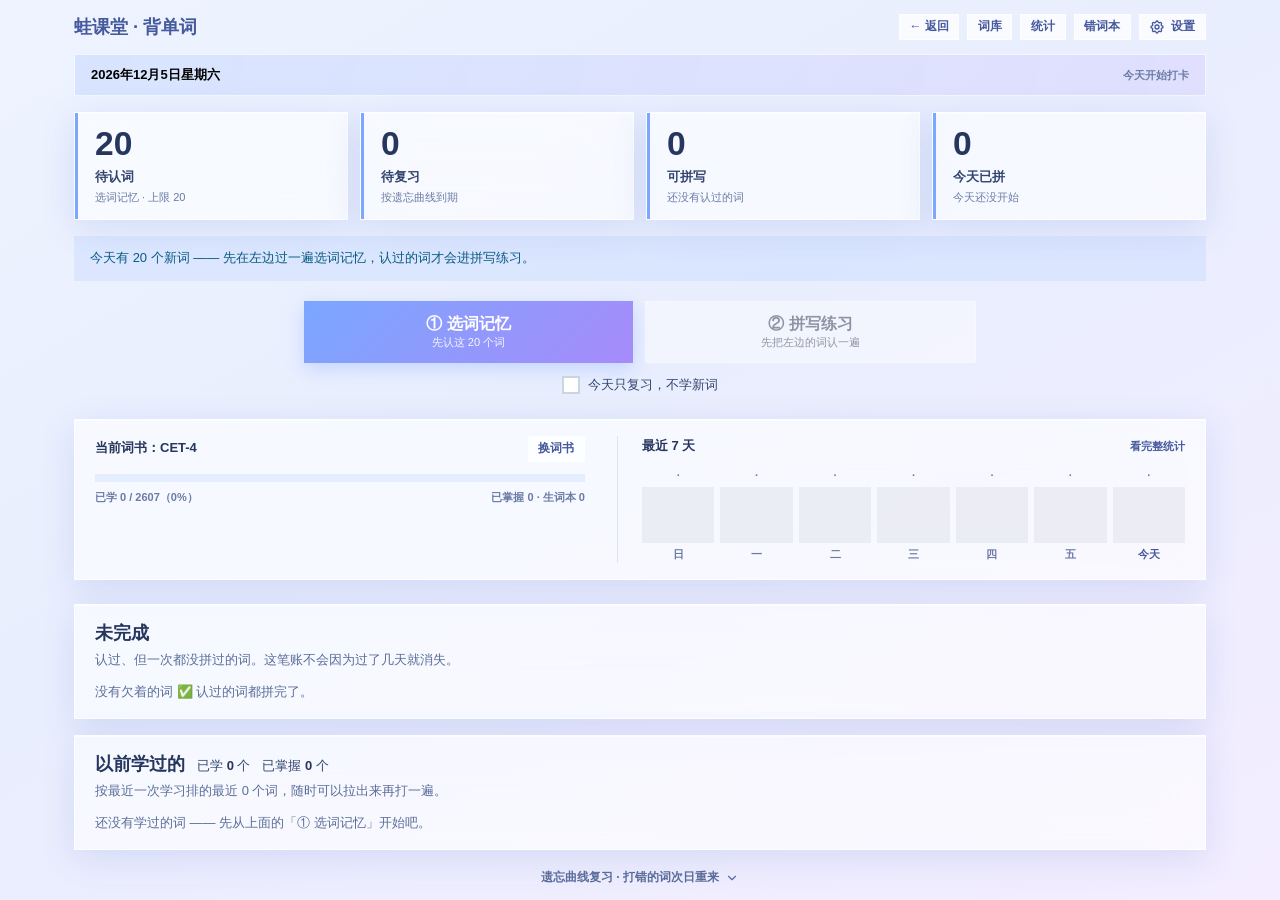
==== commit d07a82dd: "背单词 3.7.0：今日页改名主页，新增「未完成（欠拼）」和「以前学过的」两个区" ====
--- a/words/index.html
+++ b/words/index.html
@@ -25,8 +25,8 @@
         document.documentElement.classList.add('dark')
       }
     </script>
-    <script type="module" crossorigin src="./assets/index-c387460d.js"></script>
-    <link rel="stylesheet" href="./assets/index-20a24934.css">
+    <script type="module" crossorigin src="./assets/index-304a707b.js"></script>
+    <link rel="stylesheet" href="./assets/index-275ed90b.css">
   </head>
   <body>
     <noscript>
--- a/words/assets/index-275ed90b.css
+++ b/words/assets/index-275ed90b.css
@@ -0,0 +1,7 @@
+@charset "UTF-8";*,:before,:after{--tw-border-spacing-x: 0;--tw-border-spacing-y: 0;--tw-translate-x: 0;--tw-translate-y: 0;--tw-rotate: 0;--tw-skew-x: 0;--tw-skew-y: 0;--tw-scale-x: 1;--tw-scale-y: 1;--tw-pan-x: ;--tw-pan-y: ;--tw-pinch-zoom: ;--tw-scroll-snap-strictness: proximity;--tw-gradient-from-position: ;--tw-gradient-via-position: ;--tw-gradient-to-position: ;--tw-ordinal: ;--tw-slashed-zero: ;--tw-numeric-figure: ;--tw-numeric-spacing: ;--tw-numeric-fraction: ;--tw-ring-inset: ;--tw-ring-offset-width: 0px;--tw-ring-offset-color: #fff;--tw-ring-color: rgb(59 130 246 / .5);--tw-ring-offset-shadow: 0 0 #0000;--tw-ring-shadow: 0 0 #0000;--tw-shadow: 0 0 #0000;--tw-shadow-colored: 0 0 #0000;--tw-blur: ;--tw-brightness: ;--tw-contrast: ;--tw-grayscale: ;--tw-hue-rotate: ;--tw-invert: ;--tw-saturate: ;--tw-sepia: ;--tw-drop-shadow: ;--tw-backdrop-blur: ;--tw-backdrop-brightness: ;--tw-backdrop-contrast: ;--tw-backdrop-grayscale: ;--tw-backdrop-hue-rotate: ;--tw-backdrop-invert: ;--tw-backdrop-opacity: ;--tw-backdrop-saturate: ;--tw-backdrop-sepia: ;--tw-contain-size: ;--tw-contain-layout: ;--tw-contain-paint: ;--tw-contain-style: }::backdrop{--tw-border-spacing-x: 0;--tw-border-spacing-y: 0;--tw-translate-x: 0;--tw-translate-y: 0;--tw-rotate: 0;--tw-skew-x: 0;--tw-skew-y: 0;--tw-scale-x: 1;--tw-scale-y: 1;--tw-pan-x: ;--tw-pan-y: ;--tw-pinch-zoom: ;--tw-scroll-snap-strictness: proximity;--tw-gradient-from-position: ;--tw-gradient-via-position: ;--tw-gradient-to-position: ;--tw-ordinal: ;--tw-slashed-zero: ;--tw-numeric-figure: ;--tw-numeric-spacing: ;--tw-numeric-fraction: ;--tw-ring-inset: ;--tw-ring-offset-width: 0px;--tw-ring-offset-color: #fff;--tw-ring-color: rgb(59 130 246 / .5);--tw-ring-offset-shadow: 0 0 #0000;--tw-ring-shadow: 0 0 #0000;--tw-shadow: 0 0 #0000;--tw-shadow-colored: 0 0 #0000;--tw-blur: ;--tw-brightness: ;--tw-contrast: ;--tw-grayscale: ;--tw-hue-rotate: ;--tw-invert: ;--tw-saturate: ;--tw-sepia: ;--tw-drop-shadow: ;--tw-backdrop-blur: ;--tw-backdrop-brightness: ;--tw-backdrop-contrast: ;--tw-backdrop-grayscale: ;--tw-backdrop-hue-rotate: ;--tw-backdrop-invert: ;--tw-backdrop-opacity: ;--tw-backdrop-saturate: ;--tw-backdrop-sepia: ;--tw-contain-size: ;--tw-contain-layout: ;--tw-contain-paint: ;--tw-contain-style: }*,:before,:after{box-sizing:border-box;border-width:0;border-style:solid;border-color:#e5e7eb}:before,:after{--tw-content: ""}html,:host{line-height:1.5;-webkit-text-size-adjust:100%;-moz-tab-size:4;tab-size:4;font-family:ui-sans-serif,system-ui,sans-serif,"Apple Color Emoji","Segoe UI Emoji",Segoe UI Symbol,"Noto Color Emoji";font-feature-settings:normal;font-variation-settings:normal;-webkit-tap-highlight-color:transparent}body{margin:0;line-height:inherit}hr{height:0;color:inherit;border-top-width:1px}abbr:where([title]){-webkit-text-decoration:underline dotted;text-decoration:underline dotted}h1,h2,h3,h4,h5,h6{font-size:inherit;font-weight:inherit}a{color:inherit;text-decoration:inherit}b,strong{font-weight:bolder}code,kbd,samp,pre{font-family:ui-monospace,SFMono-Regular,Menlo,Monaco,Consolas,Liberation Mono,Courier New,monospace;font-feature-settings:normal;font-variation-settings:normal;font-size:1em}small{font-size:80%}sub,sup{font-size:75%;line-height:0;position:relative;vertical-align:baseline}sub{bottom:-.25em}sup{top:-.5em}table{text-indent:0;border-color:inherit;border-collapse:collapse}button,input,optgroup,select,textarea{font-family:inherit;font-feature-settings:inherit;font-variation-settings:inherit;font-size:100%;font-weight:inherit;line-height:inherit;letter-spacing:inherit;color:inherit;margin:0;padding:0}button,select{text-transform:none}button,input:where([type=button]),input:where([type=reset]),input:where([type=submit]){-webkit-appearance:button;background-color:transparent;background-image:none}:-moz-focusring{outline:auto}:-moz-ui-invalid{box-shadow:none}progress{vertical-align:baseline}::-webkit-inner-spin-button,::-webkit-outer-spin-button{height:auto}[type=search]{-webkit-appearance:textfield;outline-offset:-2px}::-webkit-search-decoration{-webkit-appearance:none}::-webkit-file-upload-button{-webkit-appearance:button;font:inherit}summary{display:list-item}blockquote,dl,dd,h1,h2,h3,h4,h5,h6,hr,figure,p,pre{margin:0}fieldset{margin:0;padding:0}legend{padding:0}ol,ul,menu{list-style:none;margin:0;padding:0}dialog{padding:0}textarea{resize:vertical}input::placeholder,textarea::placeholder{opacity:1;color:#9ca3af}button,[role=button]{cursor:pointer}:disabled{cursor:default}img,svg,video,canvas,audio,iframe,embed,object{display:block;vertical-align:middle}img,video{max-width:100%;height:auto}[hidden]:where(:not([hidden=until-found])){display:none}input:where([type=text]),input:where(:not([type])),input:where([type=email]),input:where([type=url]),input:where([type=password]),input:where([type=number]),input:where([type=date]),input:where([type=datetime-local]),input:where([type=month]),input:where([type=search]),input:where([type=tel]),input:where([type=time]),input:where([type=week]),select:where([multiple]),textarea,select{-webkit-appearance:none;-moz-appearance:none;appearance:none;background-color:#fff;border-color:#6b7280;border-width:1px;border-radius:0;padding:.5rem .75rem;font-size:1rem;line-height:1.5rem;--tw-shadow: 0 0 #0000}input:where([type=text]):focus,input:where(:not([type])):focus,input:where([type=email]):focus,input:where([type=url]):focus,input:where([type=password]):focus,input:where([type=number]):focus,input:where([type=date]):focus,input:where([type=datetime-local]):focus,input:where([type=month]):focus,input:where([type=search]):focus,input:where([type=tel]):focus,input:where([type=time]):focus,input:where([type=week]):focus,select:where([multiple]):focus,textarea:focus,select:focus{outline:2px solid transparent;outline-offset:2px;--tw-ring-inset: var(--tw-empty, );--tw-ring-offset-width: 0px;--tw-ring-offset-color: #fff;--tw-ring-color: #2563eb;--tw-ring-offset-shadow: var(--tw-ring-inset) 0 0 0 var(--tw-ring-offset-width) var(--tw-ring-offset-color);--tw-ring-shadow: var(--tw-ring-inset) 0 0 0 calc(1px + var(--tw-ring-offset-width)) var(--tw-ring-color);box-shadow:var(--tw-ring-offset-shadow),var(--tw-ring-shadow),var(--tw-shadow);border-color:#2563eb}input::placeholder,textarea::placeholder{color:#6b7280;opacity:1}::-webkit-datetime-edit-fields-wrapper{padding:0}::-webkit-date-and-time-value{min-height:1.5em;text-align:inherit}::-webkit-datetime-edit{display:inline-flex}::-webkit-datetime-edit,::-webkit-datetime-edit-year-field,::-webkit-datetime-edit-month-field,::-webkit-datetime-edit-day-field,::-webkit-datetime-edit-hour-field,::-webkit-datetime-edit-minute-field,::-webkit-datetime-edit-second-field,::-webkit-datetime-edit-millisecond-field,::-webkit-datetime-edit-meridiem-field{padding-top:0;padding-bottom:0}select{background-image:url("data:image/svg+xml,%3csvg xmlns='http://www.w3.org/2000/svg' fill='none' viewBox='0 0 20 20'%3e%3cpath stroke='%236b7280' stroke-linecap='round' stroke-linejoin='round' stroke-width='1.5' d='M6 8l4 4 4-4'/%3e%3c/svg%3e");background-position:right .5rem center;background-repeat:no-repeat;background-size:1.5em 1.5em;padding-right:2.5rem;-webkit-print-color-adjust:exact;print-color-adjust:exact}select:where([multiple]),select:where([size]:not([size="1"])){background-image:initial;background-position:initial;background-repeat:unset;background-size:initial;padding-right:.75rem;-webkit-print-color-adjust:unset;print-color-adjust:unset}input:where([type=checkbox]),input:where([type=radio]){-webkit-appearance:none;-moz-appearance:none;appearance:none;padding:0;-webkit-print-color-adjust:exact;print-color-adjust:exact;display:inline-block;vertical-align:middle;background-origin:border-box;-webkit-user-select:none;user-select:none;flex-shrink:0;height:1rem;width:1rem;color:#2563eb;background-color:#fff;border-color:#6b7280;border-width:1px;--tw-shadow: 0 0 #0000}input:where([type=checkbox]){border-radius:0}input:where([type=radio]){border-radius:100%}input:where([type=checkbox]):focus,input:where([type=radio]):focus{outline:2px solid transparent;outline-offset:2px;--tw-ring-inset: var(--tw-empty, );--tw-ring-offset-width: 2px;--tw-ring-offset-color: #fff;--tw-ring-color: #2563eb;--tw-ring-offset-shadow: var(--tw-ring-inset) 0 0 0 var(--tw-ring-offset-width) var(--tw-ring-offset-color);--tw-ring-shadow: var(--tw-ring-inset) 0 0 0 calc(2px + var(--tw-ring-offset-width)) var(--tw-ring-color);box-shadow:var(--tw-ring-offset-shadow),var(--tw-ring-shadow),var(--tw-shadow)}input:where([type=checkbox]):checked,input:where([type=radio]):checked{border-color:transparent;background-color:currentColor;background-size:100% 100%;background-position:center;background-repeat:no-repeat}input:where([type=checkbox]):checked{background-image:url("data:image/svg+xml,%3csvg viewBox='0 0 16 16' fill='white' xmlns='http://www.w3.org/2000/svg'%3e%3cpath d='M12.207 4.793a1 1 0 010 1.414l-5 5a1 1 0 01-1.414 0l-2-2a1 1 0 011.414-1.414L6.5 9.086l4.293-4.293a1 1 0 011.414 0z'/%3e%3c/svg%3e")}@media (forced-colors: active){input:where([type=checkbox]):checked{-webkit-appearance:auto;-moz-appearance:auto;appearance:auto}}input:where([type=radio]):checked{background-image:url("data:image/svg+xml,%3csvg viewBox='0 0 16 16' fill='white' xmlns='http://www.w3.org/2000/svg'%3e%3ccircle cx='8' cy='8' r='3'/%3e%3c/svg%3e")}@media (forced-colors: active){input:where([type=radio]):checked{-webkit-appearance:auto;-moz-appearance:auto;appearance:auto}}input:where([type=checkbox]):checked:hover,input:where([type=checkbox]):checked:focus,input:where([type=radio]):checked:hover,input:where([type=radio]):checked:focus{border-color:transparent;background-color:currentColor}input:where([type=checkbox]):indeterminate{background-image:url("data:image/svg+xml,%3csvg xmlns='http://www.w3.org/2000/svg' fill='none' viewBox='0 0 16 16'%3e%3cpath stroke='white' stroke-linecap='round' stroke-linejoin='round' stroke-width='2' d='M4 8h8'/%3e%3c/svg%3e");border-color:transparent;background-color:currentColor;background-size:100% 100%;background-position:center;background-repeat:no-repeat}@media (forced-colors: active){input:where([type=checkbox]):indeterminate{-webkit-appearance:auto;-moz-appearance:auto;appearance:auto}}input:where([type=checkbox]):indeterminate:hover,input:where([type=checkbox]):indeterminate:focus{border-color:transparent;background-color:currentColor}input:where([type=file]){background:unset;border-color:inherit;border-width:0;border-radius:0;padding:0;font-size:unset;line-height:inherit}input:where([type=file]):focus{outline:1px solid ButtonText;outline:1px auto -webkit-focus-ring-color}.container{width:100%}@media (min-width: 640px){.container{max-width:640px}}@media (min-width: 768px){.container{max-width:768px}}@media (min-width: 1024px){.container{max-width:1024px}}@media (min-width: 1100px){.container{max-width:1100px}}@media (min-width: 1280px){.container{max-width:1280px}}@media (min-width: 1440px){.container{max-width:1440px}}@media (min-width: 1536px){.container{max-width:1536px}}.glass{background-image:linear-gradient(180deg,rgba(255,255,255,.94),rgba(255,255,255,.82));backdrop-filter:blur(14px) saturate(140%);-webkit-backdrop-filter:blur(14px) saturate(140%);border:1px solid rgba(15,23,42,.06);box-shadow:0 1px 2px #0f172a08,0 10px 30px -18px #0f172a2e}html.dark .glass{background-image:linear-gradient(180deg,rgba(31,41,55,.9),rgba(17,24,39,.85));border-color:#ffffff12;box-shadow:0 1px 2px #0000004d,0 10px 30px -18px #0009}.glass-strong{background-image:linear-gradient(180deg,#ffffff,rgba(255,255,255,.88));backdrop-filter:blur(18px) saturate(150%);-webkit-backdrop-filter:blur(18px) saturate(150%);border:1px solid rgba(15,23,42,.07);box-shadow:0 1px 2px #0f172a08,0 22px 48px -28px #0f172a3d}html.dark .glass-strong{background-image:linear-gradient(180deg,rgba(31,41,55,.96),rgba(17,24,39,.9));border-color:#ffffff14;box-shadow:0 1px 2px #00000059,0 22px 48px -28px #000000b3}.glass-interactive{transition:background-color .2s ease,border-color .2s ease,transform .2s ease}.glass-interactive:hover{background-color:#ffffffbd;border-color:color-mix(in srgb,var(--c-brand) 30%,transparent)}html.dark .glass-interactive:hover{background-color:#374151ad;border-color:#58cc0266}.icon{height:1.375rem;width:1.375rem}.icon:focus{outline:2px solid transparent;outline-offset:2px}.word-chip{display:flex;height:2.5rem;width:auto;cursor:pointer;flex-direction:row;align-items:center;justify-content:center;border-radius:.375rem;border-width:2px;border-style:solid;border-color:var(--c-brand);--tw-bg-opacity: 1;background-color:rgb(255 255 255 / var(--tw-bg-opacity, 1));padding:.125rem .5rem;transition-property:color,background-color,border-color,text-decoration-color,fill,stroke;transition-timing-function:cubic-bezier(.4,0,.2,1);transition-duration:.1s;animation-duration:.1s}.word-chip:is(.dark *){--tw-border-opacity: 1;border-color:rgb(30 41 59 / var(--tw-border-opacity, 1));--tw-bg-opacity: 1;background-color:rgb(51 65 85 / var(--tw-bg-opacity, 1))}.word-chip:hover:is(.dark *){--tw-bg-opacity: 1;background-color:rgb(71 85 105 / var(--tw-bg-opacity, 1))}@media (min-width: 768px){.word-chip{height:3rem;padding:.25rem 1.25rem}}.word-chip>span{font-family:ui-monospace,SFMono-Regular,Menlo,Monaco,Consolas,Liberation Mono,Courier New,monospace;font-size:1.5rem;line-height:2rem;font-weight:300;--tw-text-opacity: 1;color:rgb(75 85 99 / var(--tw-text-opacity, 1))}.word-chip>span:is(.dark *){--tw-text-opacity: 1;color:rgb(209 213 219 / var(--tw-text-opacity, 1))}@media (min-width: 768px){.word-chip>span{font-size:1.875rem;line-height:2.25rem}}.word-chip-tooltip{pointer-events:none;display:flex;align-items:center;justify-content:center;white-space:nowrap;border-radius:.5rem;--tw-bg-opacity: 1;background-color:rgb(255 255 255 / var(--tw-bg-opacity, 1));padding:.25rem .5rem;font-size:.75rem;line-height:1rem;--tw-text-opacity: 1;color:rgb(107 114 128 / var(--tw-text-opacity, 1));--tw-shadow: 0 4px 6px -1px rgb(0 0 0 / .1), 0 2px 4px -2px rgb(0 0 0 / .1);--tw-shadow-colored: 0 4px 6px -1px var(--tw-shadow-color), 0 2px 4px -2px var(--tw-shadow-color);box-shadow:var(--tw-ring-offset-shadow, 0 0 #0000),var(--tw-ring-shadow, 0 0 #0000),var(--tw-shadow)}.word-chip-tooltip:is(.dark *){--tw-bg-opacity: 1;background-color:rgb(31 41 55 / var(--tw-bg-opacity, 1));--tw-text-opacity: 1;color:rgb(209 213 219 / var(--tw-text-opacity, 1))}.my-btn-primary,.btn-primary,.btn-secondary,.btn-ghost,.btn-danger,.btn-info{display:inline-flex;-webkit-user-select:none;user-select:none;align-items:center;justify-content:center;gap:.375rem;font-weight:600;border-radius:var(--r-md);padding:.42rem .85rem;font-size:.85rem;letter-spacing:0;line-height:1.3;border:none;cursor:pointer;text-decoration:none;transition:filter .12s ease,transform .06s ease,box-shadow .06s ease,background-color .12s ease}.my-btn-primary:disabled,.btn-primary:disabled,.btn-secondary:disabled,.btn-ghost:disabled{cursor:not-allowed;filter:grayscale(.75);opacity:.6}.my-btn-primary,.btn-primary{background-color:var(--c-brand-solid);color:#fff;box-shadow:0 var(--edge) 0 var(--c-brand-solid-d)}.my-btn-primary:hover:not(:disabled),.btn-primary:hover:not(:disabled){filter:brightness(1.07)}.my-btn-primary:active:not(:disabled),.btn-primary:active:not(:disabled){transform:translateY(var(--edge));box-shadow:0 0 0 var(--c-brand-solid-d)}.btn-secondary{background-color:#fff;color:var(--c-ink-soft);border:2px solid var(--c-line);box-shadow:0 var(--edge) 0 var(--c-line)}.btn-secondary:hover:not(:disabled){background-color:#f7f7f7}.btn-secondary:active:not(:disabled){transform:translateY(var(--edge));box-shadow:0 0 0 var(--c-line)}html.dark .btn-secondary{background-color:#1f2937;border-color:var(--c-line);box-shadow:0 var(--edge) 0 #111827}html.dark .btn-secondary:hover:not(:disabled){background-color:#273244}html.dark .btn-secondary:active:not(:disabled){box-shadow:0 0 #111827}.btn-ghost{background-color:transparent;color:var(--c-muted);box-shadow:none;padding:.45rem .75rem}.btn-ghost:hover:not(:disabled){background-color:#0000000f;color:var(--c-ink-soft)}.btn-ghost:active:not(:disabled){transform:translateY(2px)}html.dark .btn-ghost:hover:not(:disabled){background-color:#ffffff14;color:var(--c-ink-soft)}.btn-sm{padding:.26rem .6rem;font-size:.76rem;border-radius:var(--r-sm)}.btn-lg{padding:.6rem 1.2rem;font-size:.98rem;border-radius:var(--r-lg)}.t-h1{font-size:1.6rem;font-weight:800;line-height:1.25}.t-h2{font-size:1.15rem;font-weight:700;line-height:1.35}.c-brand{color:var(--c-brand-text)}.c-danger{color:var(--c-danger)}.c-ink{color:var(--c-ink)}.c-soft{color:var(--c-ink-soft)}.c-muted{color:var(--c-muted)}.c-faint{color:var(--c-faint)}.my-btn-info-panel{margin-top:.75rem;display:inline-flex;width:100%;justify-content:center;border-radius:.375rem;padding:.5rem .75rem;font-size:.875rem;line-height:1.25rem;font-weight:600;--tw-text-opacity: 1;color:rgb(255 255 255 / var(--tw-text-opacity, 1));--tw-shadow: 0 1px 2px 0 rgb(0 0 0 / .05);--tw-shadow-colored: 0 1px 2px 0 var(--tw-shadow-color);box-shadow:var(--tw-ring-offset-shadow, 0 0 #0000),var(--tw-ring-shadow, 0 0 #0000),var(--tw-shadow);transition-property:color,background-color,border-color,text-decoration-color,fill,stroke;transition-timing-function:cubic-bezier(.4,0,.2,1);transition-duration:.15s}.my-btn-info-panel:focus{outline:2px solid transparent;outline-offset:2px}.my-btn-info-panel:is(.dark *){--tw-bg-opacity: .7;--tw-text-opacity: .8}@media (min-width: 640px){.my-btn-info-panel{margin-left:.75rem;margin-top:0;width:auto;font-size:.875rem;line-height:1.25rem}}.tooltip{white-space:nowrap;border-radius:.5rem;--tw-bg-opacity: 1;background-color:rgb(255 255 255 / var(--tw-bg-opacity, 1));padding:.25rem .5rem;font-size:.75rem;line-height:1rem;--tw-text-opacity: 1;color:rgb(107 114 128 / var(--tw-text-opacity, 1));--tw-shadow: 0 4px 6px -1px rgb(0 0 0 / .1), 0 2px 4px -2px rgb(0 0 0 / .1);--tw-shadow-colored: 0 4px 6px -1px var(--tw-shadow-color), 0 2px 4px -2px var(--tw-shadow-color);box-shadow:var(--tw-ring-offset-shadow, 0 0 #0000),var(--tw-ring-shadow, 0 0 #0000),var(--tw-shadow)}.tooltip:is(.dark *){--tw-bg-opacity: 1;background-color:rgb(55 65 81 / var(--tw-bg-opacity, 1));--tw-text-opacity: 1;color:rgb(209 213 219 / var(--tw-text-opacity, 1))}.switch-root{position:relative;display:inline-flex;height:1.5rem;width:3rem;flex-shrink:0;cursor:pointer;align-items:center;border-radius:9999px;border-width:3px;border-color:transparent;--tw-bg-opacity: 1;background-color:rgb(209 213 219 / var(--tw-bg-opacity, 1));transition-property:color,background-color,border-color,text-decoration-color,fill,stroke;transition-duration:.2s;transition-timing-function:cubic-bezier(.4,0,.2,1);animation-duration:.2s;animation-timing-function:cubic-bezier(.4,0,.2,1)}.switch-root:focus{outline:2px solid transparent;outline-offset:2px}.switch-root[data-headlessui-state=checked]{background-color:var(--c-brand)}.switch-thumb{pointer-events:none;display:inline-block;height:1rem;width:1rem;--tw-translate-x: 0px;transform:translate(var(--tw-translate-x),var(--tw-translate-y)) rotate(var(--tw-rotate)) skew(var(--tw-skew-x)) skewY(var(--tw-skew-y)) scaleX(var(--tw-scale-x)) scaleY(var(--tw-scale-y));border-radius:9999px;--tw-bg-opacity: 1;background-color:rgb(255 255 255 / var(--tw-bg-opacity, 1));--tw-shadow: 0 10px 15px -3px rgb(0 0 0 / .1), 0 4px 6px -4px rgb(0 0 0 / .1);--tw-shadow-colored: 0 10px 15px -3px var(--tw-shadow-color), 0 4px 6px -4px var(--tw-shadow-color);box-shadow:var(--tw-ring-offset-shadow, 0 0 #0000),var(--tw-ring-shadow, 0 0 #0000),var(--tw-shadow);--tw-ring-offset-shadow: var(--tw-ring-inset) 0 0 0 var(--tw-ring-offset-width) var(--tw-ring-offset-color);--tw-ring-shadow: var(--tw-ring-inset) 0 0 0 calc(0px + var(--tw-ring-offset-width)) var(--tw-ring-color);box-shadow:var(--tw-ring-offset-shadow),var(--tw-ring-shadow),var(--tw-shadow, 0 0 #0000);transition-property:color,background-color,border-color,text-decoration-color,fill,stroke,opacity,box-shadow,transform,filter,-webkit-backdrop-filter;transition-property:color,background-color,border-color,text-decoration-color,fill,stroke,opacity,box-shadow,transform,filter,backdrop-filter;transition-property:color,background-color,border-color,text-decoration-color,fill,stroke,opacity,box-shadow,transform,filter,backdrop-filter,-webkit-backdrop-filter;transition-duration:.2s;transition-timing-function:cubic-bezier(.4,0,.2,1);animation-duration:.2s;animation-timing-function:cubic-bezier(.4,0,.2,1)}[data-headlessui-state=checked] .switch-thumb{--tw-translate-x: 25px;transform:translate(var(--tw-translate-x),var(--tw-translate-y)) rotate(var(--tw-rotate)) skew(var(--tw-skew-x)) skewY(var(--tw-skew-y)) scaleX(var(--tw-scale-x)) scaleY(var(--tw-scale-y))}.listbox-button{position:relative;width:10rem;cursor:pointer;border-radius:.5rem;--tw-bg-opacity: 1;background-color:rgb(255 255 255 / var(--tw-bg-opacity, 1));padding:.5rem 2.5rem .5rem .75rem;text-align:left;--tw-shadow: 0 4px 6px -1px rgb(0 0 0 / .1), 0 2px 4px -2px rgb(0 0 0 / .1);--tw-shadow-colored: 0 4px 6px -1px var(--tw-shadow-color), 0 2px 4px -2px var(--tw-shadow-color);box-shadow:var(--tw-ring-offset-shadow, 0 0 #0000),var(--tw-ring-shadow, 0 0 #0000),var(--tw-shadow)}.listbox-button:focus{outline:2px solid transparent;outline-offset:2px}.listbox-button:is(.dark *){--tw-bg-opacity: 1;background-color:rgb(75 85 99 / var(--tw-bg-opacity, 1))}.listbox-button span:nth-of-type(1){display:block;overflow:hidden;text-overflow:ellipsis;white-space:nowrap;--tw-text-opacity: 1;color:rgb(17 24 39 / var(--tw-text-opacity, 1))}.listbox-button span:nth-of-type(1):is(.dark *){color:rgb(255 255 255 / var(--tw-text-opacity, 1));--tw-text-opacity: .6}.listbox-button span:nth-of-type(2){pointer-events:none;position:absolute;top:0;bottom:0;right:0;display:flex;align-items:center;padding-right:.5rem}.listbox-button span:nth-of-type(2):focus{outline:2px solid transparent;outline-offset:2px}.listbox-options{position:absolute;margin-top:.25rem;max-height:15rem;width:100%;overflow:auto;border-radius:.375rem;--tw-bg-opacity: 1;background-color:rgb(255 255 255 / var(--tw-bg-opacity, 1));padding-top:.25rem;padding-bottom:.25rem;font-size:1rem;line-height:1.5rem;--tw-shadow: 0 10px 15px -3px rgb(0 0 0 / .1), 0 4px 6px -4px rgb(0 0 0 / .1);--tw-shadow-colored: 0 10px 15px -3px var(--tw-shadow-color), 0 4px 6px -4px var(--tw-shadow-color);box-shadow:var(--tw-ring-offset-shadow, 0 0 #0000),var(--tw-ring-shadow, 0 0 #0000),var(--tw-shadow)}.listbox-options:focus{outline:2px solid transparent;outline-offset:2px}.listbox-options:is(.dark *){--tw-bg-opacity: 1;background-color:rgb(75 85 99 / var(--tw-bg-opacity, 1))}.listbox-options>li{position:relative;cursor:pointer;-webkit-user-select:none;user-select:none;padding:.5rem 1rem .5rem 2.5rem;--tw-text-opacity: 1;color:rgb(17 24 39 / var(--tw-text-opacity, 1))}.listbox-options>li:is(.dark *){color:rgb(255 255 255 / var(--tw-text-opacity, 1));--tw-text-opacity: .6}.listbox-options>li.ui-active{background-color:var(--c-brand-soft);color:var(--c-brand-text)}html.dark .listbox-options>li.ui-active{background-color:#58cc0229;color:var(--c-brand-light)}.listbox-options>li>span:first-child{display:block;overflow:hidden;text-overflow:ellipsis;white-space:nowrap;font-weight:400}.listbox-options>li>span:first-child[data-headlessui-state~=selected]{font-weight:500}:where([data-headlessui-state~=selected]) .listbox-options>li>span:first-child{font-weight:500}.listbox-options-icon{position:absolute;top:0;bottom:0;left:0;display:flex;align-items:center;padding-left:.75rem;color:var(--c-brand-text)}.listbox-options-icon:is(.dark *){color:var(--c-brand-light)}.slider{position:relative;display:flex;height:2.5rem;width:100%;cursor:pointer;-webkit-user-select:none;user-select:none;align-items:center}.slider [data-disabled]{pointer-events:none;opacity:.5}.slider>span:nth-child(1){position:relative;height:5px;flex-grow:1;border-radius:9999px;--tw-bg-opacity: 1;background-color:rgb(229 231 235 / var(--tw-bg-opacity, 1))}.slider>span:nth-child(1)>span:nth-child(1){position:absolute;height:100%;border-radius:9999px;background-color:var(--c-brand)}.slider>span:nth-child(2){display:block;height:1rem;width:1rem;cursor:pointer;border-radius:9999px;border-width:1px;--tw-border-opacity: 1;border-color:rgb(229 231 235 / var(--tw-border-opacity, 1));--tw-bg-opacity: 1;background-color:rgb(255 255 255 / var(--tw-bg-opacity, 1));--tw-drop-shadow: drop-shadow(0 4px 3px rgb(0 0 0 / .07)) drop-shadow(0 2px 2px rgb(0 0 0 / .06));filter:var(--tw-blur) var(--tw-brightness) var(--tw-contrast) var(--tw-grayscale) var(--tw-hue-rotate) var(--tw-invert) var(--tw-saturate) var(--tw-sepia) var(--tw-drop-shadow)}.t-sm{font-size:13px;line-height:1.55;font-weight:400}.t-micro{font-size:11px;line-height:1.4;font-weight:600}.badge{display:inline-flex;align-items:center;white-space:nowrap;border-radius:9999px;padding:.125rem .5rem;font-size:11px;font-weight:700;line-height:1.4}.badge-neutral{background-color:#0f172a0f;color:var(--c-muted)}.badge-brand{background-color:var(--c-brand-soft);color:var(--c-brand-text)}.badge-info{background-color:var(--c-info-soft);color:var(--c-info-text)}.badge-danger{background-color:#d92c2c1a;color:var(--c-danger-text)}html.dark .badge-neutral{background-color:#ffffff1a;color:var(--c-muted)}html.dark .badge-brand{background-color:#58cc0229;color:var(--c-brand-light)}.progress-track{position:relative;width:100%;height:8px;overflow:hidden;border-radius:999px;background-color:var(--c-brand-soft)}.progress-track.progress-sm{height:4px}.progress-fill{height:100%;border-radius:999px;background-color:var(--c-brand);transition:width var(--dur-slow) var(--ease)}.switch{position:relative;display:inline-flex;height:1.5rem;width:2.75rem;flex-shrink:0;cursor:pointer;align-items:center;border-radius:9999px;border-width:2px;border-color:transparent;transition-property:color,background-color,border-color,text-decoration-color,fill,stroke;transition-timing-function:cubic-bezier(.4,0,.2,1);transition-duration:.15s;background-color:#cbd5e1;transition-duration:var(--dur-base);transition-timing-function:var(--ease)}.switch[data-checked=true],.switch[aria-checked=true]{background-color:var(--c-brand)}.switch-thumb-dot{pointer-events:none;display:inline-block;height:1rem;width:1rem;border-radius:9999px;--tw-bg-opacity: 1;background-color:rgb(255 255 255 / var(--tw-bg-opacity, 1));--tw-shadow: 0 1px 3px 0 rgb(0 0 0 / .1), 0 1px 2px -1px rgb(0 0 0 / .1);--tw-shadow-colored: 0 1px 3px 0 var(--tw-shadow-color), 0 1px 2px -1px var(--tw-shadow-color);box-shadow:var(--tw-ring-offset-shadow, 0 0 #0000),var(--tw-ring-shadow, 0 0 #0000),var(--tw-shadow);transform:translate(2px);transition:transform var(--dur-base) var(--ease)}.switch[data-checked=true] .switch-thumb-dot,.switch[aria-checked=true] .switch-thumb-dot{transform:translate(22px)}.checkbox{display:inline-flex;height:18px;width:18px;flex-shrink:0;cursor:pointer;align-items:center;justify-content:center;border-radius:6px;border-width:2px;transition-property:color,background-color,border-color,text-decoration-color,fill,stroke;transition-timing-function:cubic-bezier(.4,0,.2,1);transition-duration:.15s;border-color:#cbd5e1;background-color:#fff;transition-duration:var(--dur-fast)}.checkbox[data-checked=true]{border-color:var(--c-brand-solid);background-color:var(--c-brand-solid);color:#fff}html.dark .checkbox{border-color:#4b5563;background-color:#1f2937}.empty-state{display:flex;flex-direction:column;align-items:center;justify-content:center;padding:3rem 1.5rem;text-align:center;gap:var(--sp-3)}.empty-state-icon{display:flex;align-items:center;justify-content:center;width:56px;height:56px;border-radius:var(--r-xl);background-color:var(--c-brand-soft);color:var(--c-brand-text)}.empty-state-title{color:var(--c-ink-soft);font-size:15.2px;font-weight:700}.empty-state-desc{color:var(--c-muted);font-size:13px;line-height:1.6}.skeleton{border-radius:var(--r-md);background:linear-gradient(90deg,rgba(15,23,42,.06) 25%,rgba(15,23,42,.11) 37%,rgba(15,23,42,.06) 63%);background-size:400% 100%;animation:skeleton-shimmer 1.4s ease infinite}html.dark .skeleton{background:linear-gradient(90deg,rgba(255,255,255,.07) 25%,rgba(255,255,255,.13) 37%,rgba(255,255,255,.07) 63%);background-size:400% 100%}.alert{display:flex;width:100%;align-items:flex-start;gap:.75rem;border-radius:.75rem;padding:.75rem 1rem;font-size:13px;line-height:1.6}.alert-info{background-color:var(--c-info-soft);color:#0a5b83}.alert-warn{background-color:#ffc80029;color:#7a5c00}.alert-danger{background-color:#d92c2c1a;color:var(--c-danger-text)}html.dark .alert-info{color:#8ed4f5}html.dark .alert-warn{color:#ffd75e}html.dark .alert-success{color:var(--c-brand-light)}html.dark .alert-danger{color:#f7a4a4}.tab{display:inline-flex;cursor:pointer;-webkit-user-select:none;user-select:none;align-items:center;white-space:nowrap;border-radius:9999px;padding:.375rem .875rem;font-size:13px;font-weight:600;color:var(--c-muted);background-color:transparent;border:1px solid transparent;transition:background-color var(--dur-fast) var(--ease),color var(--dur-fast) var(--ease)}.tab:hover{background-color:#0f172a0d;color:var(--c-ink-soft)}.tab-active,.tab-active:hover{background-color:var(--c-brand-soft);border-color:var(--c-brand);color:var(--c-brand-text)}html.dark .tab:hover{background-color:#ffffff14}.stat-card{position:relative;display:flex;flex:1 1 0%;flex-direction:column;overflow:hidden;border-radius:.75rem;padding:.875rem 1rem .875rem 1.25rem}.stat-card-rail{position:absolute;left:0;top:0;bottom:0;width:4px}.greet-bar{display:flex;width:100%;align-items:center;justify-content:space-between;gap:.75rem;border-radius:.75rem;padding:.625rem 1rem;background-image:linear-gradient(100deg,rgba(88,204,2,.13),rgba(28,176,246,.09));border:1px solid var(--c-line-soft)}.week-bar-track{position:relative;width:100%;border-radius:var(--r-sm);background-color:#0f172a0d;overflow:hidden}html.dark .week-bar-track{background-color:#ffffff12}.week-bar-fill{position:absolute;left:0;right:0;bottom:0;border-radius:var(--r-sm);background-color:var(--c-brand);transition:height var(--dur-slow) var(--ease)}.week-bar-fill[data-today=true]{background-color:var(--c-brand-solid)}.sr-only{position:absolute;width:1px;height:1px;padding:0;margin:-1px;overflow:hidden;clip:rect(0,0,0,0);white-space:nowrap;border-width:0}.pointer-events-none{pointer-events:none}.visible{visibility:visible}.fixed{position:fixed}.absolute{position:absolute}.relative{position:relative}.sticky{position:sticky}.-inset-2{top:-.5rem;right:-.5rem;bottom:-.5rem;left:-.5rem}.inset-0{top:0;right:0;bottom:0;left:0}.-bottom-4{bottom:-1rem}.-right-12{right:-3rem}.-right-2{right:-.5rem}.-right-4{right:-1rem}.-right-7{right:-1.75rem}.-right-9{right:-2.25rem}.bottom-0{bottom:0}.bottom-10{bottom:2.5rem}.bottom-2\.5{bottom:.625rem}.bottom-3{bottom:.75rem}.bottom-5{bottom:1.25rem}.bottom-6{bottom:1.5rem}.bottom-full{bottom:100%}.left-0{left:0}.left-1\/2,.left-\[50\%\]{left:50%}.right-0{right:0}.right-3{right:.75rem}.right-4{right:1rem}.right-7{right:1.75rem}.top-0{top:0}.top-1\/2{top:50%}.top-2\.5{top:.625rem}.top-3{top:.75rem}.top-4{top:1rem}.top-5{top:1.25rem}.top-\[50\%\]{top:50%}.top-full{top:100%}.z-0{z-index:0}.z-10{z-index:10}.z-20{z-index:20}.z-30{z-index:30}.z-40{z-index:40}.z-50{z-index:50}.col-span-full{grid-column:1 / -1}.m-0{margin:0}.-mx-1{margin-left:-.25rem;margin-right:-.25rem}.mx-1{margin-left:.25rem;margin-right:.25rem}.mx-4{margin-left:1rem;margin-right:1rem}.mx-auto{margin-left:auto;margin-right:auto}.-mb-2{margin-bottom:-.5rem}.-ml-1{margin-left:-.25rem}.mb-0{margin-bottom:0}.mb-0\.5{margin-bottom:.125rem}.mb-1{margin-bottom:.25rem}.mb-1\.5{margin-bottom:.375rem}.mb-2{margin-bottom:.5rem}.mb-3{margin-bottom:.75rem}.mb-4{margin-bottom:1rem}.mb-5{margin-bottom:1.25rem}.mb-6{margin-bottom:1.5rem}.mb-auto{margin-bottom:auto}.ml-1{margin-left:.25rem}.ml-1\.5{margin-left:.375rem}.ml-10{margin-left:2.5rem}.ml-2{margin-left:.5rem}.ml-3{margin-left:.75rem}.ml-4{margin-left:1rem}.ml-5{margin-left:1.25rem}.ml-6{margin-left:1.5rem}.ml-8{margin-left:2rem}.ml-auto{margin-left:auto}.mr-1{margin-right:.25rem}.mr-1\.5{margin-right:.375rem}.mr-3{margin-right:.75rem}.mr-4{margin-right:1rem}.mr-9{margin-right:2.25rem}.mt-0\.5{margin-top:.125rem}.mt-1{margin-top:.25rem}.mt-1\.5{margin-top:.375rem}.mt-10{margin-top:2.5rem}.mt-16{margin-top:4rem}.mt-2{margin-top:.5rem}.mt-2\.5{margin-top:.625rem}.mt-20{margin-top:5rem}.mt-3{margin-top:.75rem}.mt-4{margin-top:1rem}.mt-5{margin-top:1.25rem}.mt-6{margin-top:1.5rem}.mt-7{margin-top:1.75rem}.mt-8{margin-top:2rem}.mt-auto{margin-top:auto}.box-border{box-sizing:border-box}.box-content{box-sizing:content-box}.line-clamp-1{overflow:hidden;display:-webkit-box;-webkit-box-orient:vertical;-webkit-line-clamp:1}.block{display:block}.inline-block{display:inline-block}.flex{display:flex}.inline-flex{display:inline-flex}.table{display:table}.grid{display:grid}.hidden{display:none}.aspect-square{aspect-ratio:1 / 1}.h-0{height:0px}.h-1\.5{height:.375rem}.h-10{height:2.5rem}.h-11{height:2.75rem}.h-112{height:28rem}.h-12{height:3rem}.h-14{height:3.5rem}.h-152{height:38rem}.h-16{height:4rem}.h-18{height:4.5rem}.h-2{height:.5rem}.h-2\.5{height:.625rem}.h-20{height:5rem}.h-28{height:7rem}.h-3{height:.75rem}.h-3\.5{height:.875rem}.h-36{height:9rem}.h-4{height:1rem}.h-40{height:10rem}.h-5{height:1.25rem}.h-56{height:14rem}.h-6{height:1.5rem}.h-64{height:16rem}.h-7{height:1.75rem}.h-72{height:18rem}.h-8{height:2rem}.h-80{height:20rem}.h-9{height:2.25rem}.h-\[22rem\]{height:22rem}.h-\[25px\]{height:25px}.h-\[30rem\]{height:30rem}.h-\[32rem\]{height:32rem}.h-\[68vh\]{height:68vh}.h-\[96px\]{height:96px}.h-auto{height:auto}.h-full{height:100%}.h-screen{height:100vh}.max-h-0{max-height:0px}.max-h-64{max-height:16rem}.max-h-72{max-height:18rem}.max-h-\[22rem\]{max-height:22rem}.max-h-\[300px\]{max-height:300px}.min-h-0{min-height:0px}.min-h-\[15rem\]{min-height:15rem}.min-h-full{min-height:100%}.w-0{width:0px}.w-10{width:2.5rem}.w-116{width:29rem}.w-12{width:3rem}.w-14{width:3.5rem}.w-16{width:4rem}.w-18{width:4.5rem}.w-2\.5{width:.625rem}.w-20{width:5rem}.w-200{width:50rem}.w-3{width:.75rem}.w-3\.5{width:.875rem}.w-4{width:1rem}.w-4\/5{width:80%}.w-40{width:10rem}.w-44{width:11rem}.w-48{width:12rem}.w-5{width:1.25rem}.w-5\/12{width:41.666667%}.w-56{width:14rem}.w-6{width:1.5rem}.w-60{width:15rem}.w-7{width:1.75rem}.w-7\/12{width:58.333333%}.w-75{width:18.75rem}.w-8{width:2rem}.w-80{width:20rem}.w-85{width:21.25rem}.w-9{width:2.25rem}.w-\[25px\]{width:25px}.w-\[35rem\]{width:35rem}.w-\[3px\]{width:3px}.w-\[60rem\]{width:60rem}.w-\[90vw\]{width:90vw}.w-auto{width:auto}.w-fit{width:fit-content}.w-full{width:100%}.w-max{width:max-content}.w-px{width:1px}.min-w-0{min-width:0px}.min-w-\[26rem\]{min-width:26rem}.min-w-max{min-width:max-content}.max-w-2xl{max-width:42rem}.max-w-3xl{max-width:48rem}.max-w-4xl{max-width:56rem}.max-w-6xl{max-width:72rem}.max-w-\[24rem\]{max-width:24rem}.max-w-full{max-width:100%}.max-w-lg{max-width:32rem}.max-w-max{max-width:max-content}.max-w-md{max-width:28rem}.max-w-none{max-width:none}.max-w-sm{max-width:24rem}.max-w-xs{max-width:20rem}.flex-1{flex:1 1 0%}.flex-shrink-0,.shrink-0{flex-shrink:0}.flex-grow{flex-grow:1}.flex-grow-0,.grow-0{flex-grow:0}.basis-1\/12{flex-basis:8.333333%}.basis-2\/12{flex-basis:16.666667%}.basis-6\/12{flex-basis:50%}.caption-bottom{caption-side:bottom}.-translate-x-1\/2{--tw-translate-x: -50%;transform:translate(var(--tw-translate-x),var(--tw-translate-y)) rotate(var(--tw-rotate)) skew(var(--tw-skew-x)) skewY(var(--tw-skew-y)) scaleX(var(--tw-scale-x)) scaleY(var(--tw-scale-y))}.-translate-x-full{--tw-translate-x: -100%;transform:translate(var(--tw-translate-x),var(--tw-translate-y)) rotate(var(--tw-rotate)) skew(var(--tw-skew-x)) skewY(var(--tw-skew-y)) scaleX(var(--tw-scale-x)) scaleY(var(--tw-scale-y))}.-translate-x-px{--tw-translate-x: -1px;transform:translate(var(--tw-translate-x),var(--tw-translate-y)) rotate(var(--tw-rotate)) skew(var(--tw-skew-x)) skewY(var(--tw-skew-y)) scaleX(var(--tw-scale-x)) scaleY(var(--tw-scale-y))}.-translate-y-1\/2{--tw-translate-y: -50%;transform:translate(var(--tw-translate-x),var(--tw-translate-y)) rotate(var(--tw-rotate)) skew(var(--tw-skew-x)) skewY(var(--tw-skew-y)) scaleX(var(--tw-scale-x)) scaleY(var(--tw-scale-y))}.-translate-y-full{--tw-translate-y: -100%;transform:translate(var(--tw-translate-x),var(--tw-translate-y)) rotate(var(--tw-rotate)) skew(var(--tw-skew-x)) skewY(var(--tw-skew-y)) scaleX(var(--tw-scale-x)) scaleY(var(--tw-scale-y))}.translate-x-\[-50\%\]{--tw-translate-x: -50%;transform:translate(var(--tw-translate-x),var(--tw-translate-y)) rotate(var(--tw-rotate)) skew(var(--tw-skew-x)) skewY(var(--tw-skew-y)) scaleX(var(--tw-scale-x)) scaleY(var(--tw-scale-y))}.translate-x-full{--tw-translate-x: 100%;transform:translate(var(--tw-translate-x),var(--tw-translate-y)) rotate(var(--tw-rotate)) skew(var(--tw-skew-x)) skewY(var(--tw-skew-y)) scaleX(var(--tw-scale-x)) scaleY(var(--tw-scale-y))}.translate-y-0{--tw-translate-y: 0px;transform:translate(var(--tw-translate-x),var(--tw-translate-y)) rotate(var(--tw-rotate)) skew(var(--tw-skew-x)) skewY(var(--tw-skew-y)) scaleX(var(--tw-scale-x)) scaleY(var(--tw-scale-y))}.translate-y-1{--tw-translate-y: .25rem;transform:translate(var(--tw-translate-x),var(--tw-translate-y)) rotate(var(--tw-rotate)) skew(var(--tw-skew-x)) skewY(var(--tw-skew-y)) scaleX(var(--tw-scale-x)) scaleY(var(--tw-scale-y))}.translate-y-4{--tw-translate-y: 1rem;transform:translate(var(--tw-translate-x),var(--tw-translate-y)) rotate(var(--tw-rotate)) skew(var(--tw-skew-x)) skewY(var(--tw-skew-y)) scaleX(var(--tw-scale-x)) scaleY(var(--tw-scale-y))}.translate-y-\[-50\%\]{--tw-translate-y: -50%;transform:translate(var(--tw-translate-x),var(--tw-translate-y)) rotate(var(--tw-rotate)) skew(var(--tw-skew-x)) skewY(var(--tw-skew-y)) scaleX(var(--tw-scale-x)) scaleY(var(--tw-scale-y))}.translate-y-full{--tw-translate-y: 100%;transform:translate(var(--tw-translate-x),var(--tw-translate-y)) rotate(var(--tw-rotate)) skew(var(--tw-skew-x)) skewY(var(--tw-skew-y)) scaleX(var(--tw-scale-x)) scaleY(var(--tw-scale-y))}.rotate-180{--tw-rotate: 180deg;transform:translate(var(--tw-translate-x),var(--tw-translate-y)) rotate(var(--tw-rotate)) skew(var(--tw-skew-x)) skewY(var(--tw-skew-y)) scaleX(var(--tw-scale-x)) scaleY(var(--tw-scale-y))}.scale-100{--tw-scale-x: 1;--tw-scale-y: 1;transform:translate(var(--tw-translate-x),var(--tw-translate-y)) rotate(var(--tw-rotate)) skew(var(--tw-skew-x)) skewY(var(--tw-skew-y)) scaleX(var(--tw-scale-x)) scaleY(var(--tw-scale-y))}.scale-95{--tw-scale-x: .95;--tw-scale-y: .95;transform:translate(var(--tw-translate-x),var(--tw-translate-y)) rotate(var(--tw-rotate)) skew(var(--tw-skew-x)) skewY(var(--tw-skew-y)) scaleX(var(--tw-scale-x)) scaleY(var(--tw-scale-y))}.scale-\[0\.7\]{--tw-scale-x: .7;--tw-scale-y: .7;transform:translate(var(--tw-translate-x),var(--tw-translate-y)) rotate(var(--tw-rotate)) skew(var(--tw-skew-x)) skewY(var(--tw-skew-y)) scaleX(var(--tw-scale-x)) scaleY(var(--tw-scale-y))}.transform{transform:translate(var(--tw-translate-x),var(--tw-translate-y)) rotate(var(--tw-rotate)) skew(var(--tw-skew-x)) skewY(var(--tw-skew-y)) scaleX(var(--tw-scale-x)) scaleY(var(--tw-scale-y))}@keyframes pulse{50%{opacity:.5}}.animate-pulse{animation:pulse 2s cubic-bezier(.4,0,.6,1) infinite}@keyframes spin{to{transform:rotate(360deg)}}.animate-spin{animation:spin 1s linear infinite}.cursor-not-allowed{cursor:not-allowed}.cursor-pointer{cursor:pointer}.touch-none{touch-action:none}.select-none{-webkit-user-select:none;user-select:none}.select-text{-webkit-user-select:text;user-select:text}.select-all{-webkit-user-select:all;user-select:all}.resize{resize:both}.appearance-none{-webkit-appearance:none;-moz-appearance:none;appearance:none}.grid-cols-1{grid-template-columns:repeat(1,minmax(0,1fr))}.grid-cols-3{grid-template-columns:repeat(3,minmax(0,1fr))}.flex-row{flex-direction:row}.flex-col{flex-direction:column}.flex-col-reverse{flex-direction:column-reverse}.flex-wrap{flex-wrap:wrap}.content-center{align-content:center}.content-start{align-content:flex-start}.items-start{align-items:flex-start}.items-end{align-items:flex-end}.items-center{align-items:center}.items-baseline{align-items:baseline}.justify-start{justify-content:flex-start}.justify-end{justify-content:flex-end}.justify-center{justify-content:center}.justify-between{justify-content:space-between}.justify-around{justify-content:space-around}.gap-0{gap:0px}.gap-0\.5{gap:.125rem}.gap-1{gap:.25rem}.gap-1\.5{gap:.375rem}.gap-10{gap:2.5rem}.gap-2{gap:.5rem}.gap-2\.5{gap:.625rem}.gap-3{gap:.75rem}.gap-3\.5{gap:.875rem}.gap-4{gap:1rem}.gap-5{gap:1.25rem}.gap-6{gap:1.5rem}.gap-8{gap:2rem}.gap-x-3{column-gap:.75rem}.gap-x-5{column-gap:1.25rem}.gap-y-1{row-gap:.25rem}.gap-y-2{row-gap:.5rem}.gap-y-3{row-gap:.75rem}.gap-y-7{row-gap:1.75rem}.space-x-1>:not([hidden])~:not([hidden]){--tw-space-x-reverse: 0;margin-right:calc(.25rem * var(--tw-space-x-reverse));margin-left:calc(.25rem * calc(1 - var(--tw-space-x-reverse)))}.space-x-2>:not([hidden])~:not([hidden]){--tw-space-x-reverse: 0;margin-right:calc(.5rem * var(--tw-space-x-reverse));margin-left:calc(.5rem * calc(1 - var(--tw-space-x-reverse)))}.space-x-4>:not([hidden])~:not([hidden]){--tw-space-x-reverse: 0;margin-right:calc(1rem * var(--tw-space-x-reverse));margin-left:calc(1rem * calc(1 - var(--tw-space-x-reverse)))}.space-x-5>:not([hidden])~:not([hidden]){--tw-space-x-reverse: 0;margin-right:calc(1.25rem * var(--tw-space-x-reverse));margin-left:calc(1.25rem * calc(1 - var(--tw-space-x-reverse)))}.space-y-0\.5>:not([hidden])~:not([hidden]){--tw-space-y-reverse: 0;margin-top:calc(.125rem * calc(1 - var(--tw-space-y-reverse)));margin-bottom:calc(.125rem * var(--tw-space-y-reverse))}.space-y-1>:not([hidden])~:not([hidden]){--tw-space-y-reverse: 0;margin-top:calc(.25rem * calc(1 - var(--tw-space-y-reverse)));margin-bottom:calc(.25rem * var(--tw-space-y-reverse))}.space-y-1\.5>:not([hidden])~:not([hidden]){--tw-space-y-reverse: 0;margin-top:calc(.375rem * calc(1 - var(--tw-space-y-reverse)));margin-bottom:calc(.375rem * var(--tw-space-y-reverse))}.space-y-2>:not([hidden])~:not([hidden]){--tw-space-y-reverse: 0;margin-top:calc(.5rem * calc(1 - var(--tw-space-y-reverse)));margin-bottom:calc(.5rem * var(--tw-space-y-reverse))}.space-y-3>:not([hidden])~:not([hidden]){--tw-space-y-reverse: 0;margin-top:calc(.75rem * calc(1 - var(--tw-space-y-reverse)));margin-bottom:calc(.75rem * var(--tw-space-y-reverse))}.space-y-4>:not([hidden])~:not([hidden]){--tw-space-y-reverse: 0;margin-top:calc(1rem * calc(1 - var(--tw-space-y-reverse)));margin-bottom:calc(1rem * var(--tw-space-y-reverse))}.self-start{align-self:flex-start}.overflow-auto{overflow:auto}.overflow-hidden{overflow:hidden}.overflow-visible{overflow:visible}.overflow-x-auto{overflow-x:auto}.overflow-y-auto{overflow-y:auto}.overflow-x-hidden{overflow-x:hidden}.truncate{overflow:hidden;text-overflow:ellipsis;white-space:nowrap}.whitespace-nowrap{white-space:nowrap}.whitespace-pre-wrap{white-space:pre-wrap}.break-normal{overflow-wrap:normal;word-break:normal}.break-keep{word-break:keep-all}.\!rounded-\[20px\]{border-radius:20px!important}.rounded{border-radius:.25rem}.rounded-2xl{border-radius:1rem}.rounded-3xl{border-radius:1.5rem}.rounded-\[3rem\]{border-radius:3rem}.rounded-\[4rem\]{border-radius:4rem}.rounded-\[inherit\]{border-radius:inherit}.rounded-full{border-radius:9999px}.rounded-lg{border-radius:.5rem}.rounded-md{border-radius:.375rem}.rounded-sm{border-radius:.125rem}.rounded-xl{border-radius:.75rem}.rounded-b-xl{border-bottom-right-radius:.75rem;border-bottom-left-radius:.75rem}.border{border-width:1px}.border-0{border-width:0px}.border-2{border-width:2px}.border-4{border-width:4px}.border-8{border-width:8px}.border-b{border-bottom-width:1px}.border-l{border-left-width:1px}.border-t{border-top-width:1px}.border-solid{border-style:solid}.border-none{border-style:none}.\!border-\[color\:var\(--c-brand\)\]{border-color:var(--c-brand)!important}.border-\[color\:var\(--c-brand\)\]{border-color:var(--c-brand)}.border-\[color\:var\(--c-danger\)\]{border-color:var(--c-danger)}.border-\[color\:var\(--c-line\)\]{border-color:var(--c-line)}.border-\[color\:var\(--c-line-soft\)\]{border-color:var(--c-line-soft)}.border-brand-200{--tw-border-opacity: 1;border-color:rgb(211 242 176 / var(--tw-border-opacity, 1))}.border-brand-400{--tw-border-opacity: 1;border-color:rgb(143 220 74 / var(--tw-border-opacity, 1))}.border-gray-300{--tw-border-opacity: 1;border-color:rgb(209 213 219 / var(--tw-border-opacity, 1))}.border-gray-400{--tw-border-opacity: 1;border-color:rgb(156 163 175 / var(--tw-border-opacity, 1))}.border-slate-100{--tw-border-opacity: 1;border-color:rgb(241 245 249 / var(--tw-border-opacity, 1))}.border-slate-200{--tw-border-opacity: 1;border-color:rgb(226 232 240 / var(--tw-border-opacity, 1))}.border-white{--tw-border-opacity: 1;border-color:rgb(255 255 255 / var(--tw-border-opacity, 1))}.border-l-transparent{border-left-color:transparent}.border-r-transparent{border-right-color:transparent}.border-t-transparent{border-top-color:transparent}.\!bg-transparent{background-color:transparent!important}.bg-\[\#faf9ff\;\]{background-color:#faf9ff}.bg-\[color\:var\(--c-brand\)\]{background-color:var(--c-brand)}.bg-\[color\:var\(--c-brand-soft\)\]{background-color:var(--c-brand-soft)}.bg-\[color\:var\(--c-brand-solid\)\]{background-color:var(--c-brand-solid)}.bg-\[color\:var\(--c-line\)\]{background-color:var(--c-line)}.bg-\[rgba\(217\,44\,44\,0\.08\)\]{background-color:#d92c2c14}.bg-black{--tw-bg-opacity: 1;background-color:rgb(0 0 0 / var(--tw-bg-opacity, 1))}.bg-black\/40{background-color:#0006}.bg-brand-100{--tw-bg-opacity: 1;background-color:rgb(232 249 216 / var(--tw-bg-opacity, 1))}.bg-brand-200{--tw-bg-opacity: 1;background-color:rgb(211 242 176 / var(--tw-bg-opacity, 1))}.bg-brand-300{--tw-bg-opacity: 1;background-color:rgb(182 233 127 / var(--tw-bg-opacity, 1))}.bg-brand-400{--tw-bg-opacity: 1;background-color:rgb(143 220 74 / var(--tw-bg-opacity, 1))}.bg-brand-50{--tw-bg-opacity: 1;background-color:rgb(243 252 232 / var(--tw-bg-opacity, 1))}.bg-brand-500{--tw-bg-opacity: 1;background-color:rgb(88 204 2 / var(--tw-bg-opacity, 1))}.bg-gray-100{--tw-bg-opacity: 1;background-color:rgb(243 244 246 / var(--tw-bg-opacity, 1))}.bg-gray-200{--tw-bg-opacity: 1;background-color:rgb(229 231 235 / var(--tw-bg-opacity, 1))}.bg-gray-300{--tw-bg-opacity: 1;background-color:rgb(209 213 219 / var(--tw-bg-opacity, 1))}.bg-gray-50{--tw-bg-opacity: 1;background-color:rgb(249 250 251 / var(--tw-bg-opacity, 1))}.bg-gray-500{--tw-bg-opacity: 1;background-color:rgb(107 114 128 / var(--tw-bg-opacity, 1))}.bg-gray-700{--tw-bg-opacity: 1;background-color:rgb(55 65 81 / var(--tw-bg-opacity, 1))}.bg-primary{--tw-bg-opacity: 1;background-color:rgb(88 204 2 / var(--tw-bg-opacity, 1))}.bg-red-500{--tw-bg-opacity: 1;background-color:rgb(239 68 68 / var(--tw-bg-opacity, 1))}.bg-slate-100{--tw-bg-opacity: 1;background-color:rgb(241 245 249 / var(--tw-bg-opacity, 1))}.bg-slate-100\/50{background-color:#f1f5f980}.bg-slate-200{--tw-bg-opacity: 1;background-color:rgb(226 232 240 / var(--tw-bg-opacity, 1))}.bg-stone-50{--tw-bg-opacity: 1;background-color:rgb(250 250 249 / var(--tw-bg-opacity, 1))}.bg-transparent{background-color:transparent}.bg-white{--tw-bg-opacity: 1;background-color:rgb(255 255 255 / var(--tw-bg-opacity, 1))}.bg-white\/35{background-color:#ffffff59}.bg-white\/55{background-color:#ffffff8c}.bg-white\/80{background-color:#fffc}.bg-opacity-25{--tw-bg-opacity: .25}.bg-opacity-75{--tw-bg-opacity: .75}.stroke-current{stroke:currentColor}.p-0{padding:0}.p-1{padding:.25rem}.p-1\.5{padding:.375rem}.p-2\.5{padding:.625rem}.p-4{padding:1rem}.p-6{padding:1.5rem}.p-\[1px\]{padding:1px}.p-\[2px\]{padding:2px}.px-1{padding-left:.25rem;padding-right:.25rem}.px-2{padding-left:.5rem;padding-right:.5rem}.px-2\.5{padding-left:.625rem;padding-right:.625rem}.px-3{padding-left:.75rem;padding-right:.75rem}.px-4{padding-left:1rem;padding-right:1rem}.px-5{padding-left:1.25rem;padding-right:1.25rem}.px-6{padding-left:1.5rem;padding-right:1.5rem}.px-60{padding-left:15rem;padding-right:15rem}.px-8{padding-left:2rem;padding-right:2rem}.py-0{padding-top:0;padding-bottom:0}.py-1{padding-top:.25rem;padding-bottom:.25rem}.py-1\.5{padding-top:.375rem;padding-bottom:.375rem}.py-10{padding-top:2.5rem;padding-bottom:2.5rem}.py-2{padding-top:.5rem;padding-bottom:.5rem}.py-2\.5{padding-top:.625rem;padding-bottom:.625rem}.py-3{padding-top:.75rem;padding-bottom:.75rem}.py-3\.5{padding-top:.875rem;padding-bottom:.875rem}.py-4{padding-top:1rem;padding-bottom:1rem}.py-5{padding-top:1.25rem;padding-bottom:1.25rem}.py-6{padding-top:1.5rem;padding-bottom:1.5rem}.py-\[4px\]{padding-top:4px;padding-bottom:4px}.pb-1{padding-bottom:.25rem}.pb-1\.5{padding-bottom:.375rem}.pb-10{padding-bottom:2.5rem}.pb-12{padding-bottom:3rem}.pb-14{padding-bottom:3.5rem}.pb-2{padding-bottom:.5rem}.pb-3{padding-bottom:.75rem}.pb-4{padding-bottom:1rem}.pb-40{padding-bottom:10rem}.pb-5{padding-bottom:1.25rem}.pb-6{padding-bottom:1.5rem}.pb-7{padding-bottom:1.75rem}.pl-0{padding-left:0}.pl-10{padding-left:2.5rem}.pl-20{padding-left:5rem}.pl-3\.5{padding-left:.875rem}.pl-5{padding-left:1.25rem}.pl-8{padding-left:2rem}.pl-\[15px\]{padding-left:15px}.pr-0\.8{padding-right:.2rem}.pr-1{padding-right:.25rem}.pr-14{padding-right:3.5rem}.pr-3{padding-right:.75rem}.pr-4{padding-right:1rem}.pr-5{padding-right:1.25rem}.pr-7{padding-right:1.75rem}.pt-1{padding-top:.25rem}.pt-1\.5{padding-top:.375rem}.pt-10{padding-top:2.5rem}.pt-2{padding-top:.5rem}.pt-20{padding-top:5rem}.pt-3{padding-top:.75rem}.pt-4{padding-top:1rem}.pt-5{padding-top:1.25rem}.pt-9{padding-top:2.25rem}.pt-\[20rem\]{padding-top:20rem}.pt-\[2px\]{padding-top:2px}.text-left{text-align:left}.text-center{text-align:center}.text-right{text-align:right}.align-middle{vertical-align:middle}.align-\[-0\.125em\]{vertical-align:-.125em}.font-mono{font-family:ui-monospace,SFMono-Regular,Menlo,Monaco,Consolas,Liberation Mono,Courier New,monospace}.font-sans{font-family:ui-sans-serif,system-ui,sans-serif,"Apple Color Emoji","Segoe UI Emoji",Segoe UI Symbol,"Noto Color Emoji"}.text-2xl{font-size:1.5rem;line-height:2rem}.text-5xl{font-size:3rem;line-height:1}.text-6xl{font-size:3.75rem;line-height:1}.text-\[1\.9rem\]{font-size:1.9rem}.text-\[11px\]{font-size:11px}.text-\[12px\]{font-size:12px}.text-\[13px\]{font-size:13px}.text-\[15px\]{font-size:15px}.text-\[2\.1rem\]{font-size:2.1rem}.text-\[2\.4rem\]{font-size:2.4rem}.text-\[3rem\]{font-size:3rem}.text-base{font-size:1rem;line-height:1.5rem}.text-lg{font-size:1.125rem;line-height:1.75rem}.text-sm{font-size:.875rem;line-height:1.25rem}.text-xl{font-size:1.25rem;line-height:1.75rem}.text-xs{font-size:.75rem;line-height:1rem}.font-bold{font-weight:700}.font-extrabold{font-weight:800}.font-medium{font-weight:500}.font-normal{font-weight:400}.font-semibold{font-weight:600}.italic{font-style:italic}.tabular-nums{--tw-numeric-spacing: tabular-nums;font-variant-numeric:var(--tw-ordinal) var(--tw-slashed-zero) var(--tw-numeric-figure) var(--tw-numeric-spacing) var(--tw-numeric-fraction)}.leading-10{line-height:2.5rem}.leading-5{line-height:1.25rem}.leading-6{line-height:1.5rem}.leading-7{line-height:1.75rem}.leading-none{line-height:1}.leading-normal{line-height:1.5}.leading-relaxed{line-height:1.625}.leading-snug{line-height:1.375}.leading-tight{line-height:1.25}.tracking-normal{letter-spacing:0em}.tracking-tight{letter-spacing:-.025em}.tracking-wide{letter-spacing:.025em}.tracking-wider{letter-spacing:.05em}.text-\[color\:var\(--c-brand-text\)\]{color:var(--c-brand-text)}.text-\[color\:var\(--c-danger-text\)\]{color:var(--c-danger-text)}.text-\[color\:var\(--c-info-text\)\]{color:var(--c-info-text)}.text-black{--tw-text-opacity: 1;color:rgb(0 0 0 / var(--tw-text-opacity, 1))}.text-brand-300{--tw-text-opacity: 1;color:rgb(182 233 127 / var(--tw-text-opacity, 1))}.text-brand-500{--tw-text-opacity: 1;color:rgb(88 204 2 / var(--tw-text-opacity, 1))}.text-brand-600{--tw-text-opacity: 1;color:rgb(70 163 2 / var(--tw-text-opacity, 1))}.text-gray-600{--tw-text-opacity: 1;color:rgb(75 85 99 / var(--tw-text-opacity, 1))}.text-green-400{--tw-text-opacity: 1;color:rgb(74 222 128 / var(--tw-text-opacity, 1))}.text-green-500{--tw-text-opacity: 1;color:rgb(34 197 94 / var(--tw-text-opacity, 1))}.text-green-600{--tw-text-opacity: 1;color:rgb(22 163 74 / var(--tw-text-opacity, 1))}.text-neutral-500{--tw-text-opacity: 1;color:rgb(115 115 115 / var(--tw-text-opacity, 1))}.text-red-400{--tw-text-opacity: 1;color:rgb(248 113 113 / var(--tw-text-opacity, 1))}.text-red-500{--tw-text-opacity: 1;color:rgb(239 68 68 / var(--tw-text-opacity, 1))}.text-red-600{--tw-text-opacity: 1;color:rgb(220 38 38 / var(--tw-text-opacity, 1))}.text-slate-50{--tw-text-opacity: 1;color:rgb(248 250 252 / var(--tw-text-opacity, 1))}.text-slate-500{--tw-text-opacity: 1;color:rgb(100 116 139 / var(--tw-text-opacity, 1))}.text-slate-600{--tw-text-opacity: 1;color:rgb(71 85 105 / var(--tw-text-opacity, 1))}.text-slate-700{--tw-text-opacity: 1;color:rgb(51 65 85 / var(--tw-text-opacity, 1))}.text-slate-900{--tw-text-opacity: 1;color:rgb(15 23 42 / var(--tw-text-opacity, 1))}.text-slate-950{--tw-text-opacity: 1;color:rgb(2 6 23 / var(--tw-text-opacity, 1))}.text-white{--tw-text-opacity: 1;color:rgb(255 255 255 / var(--tw-text-opacity, 1))}.text-opacity-60{--tw-text-opacity: .6}.underline-offset-4{text-underline-offset:4px}.opacity-0{opacity:0}.opacity-100{opacity:1}.opacity-20{opacity:.2}.opacity-40{opacity:.4}.opacity-50{opacity:.5}.opacity-55{opacity:.55}.opacity-60{opacity:.6}.opacity-70{opacity:.7}.opacity-75{opacity:.75}.opacity-80{opacity:.8}.opacity-90{opacity:.9}.shadow{--tw-shadow: 0 1px 3px 0 rgb(0 0 0 / .1), 0 1px 2px -1px rgb(0 0 0 / .1);--tw-shadow-colored: 0 1px 3px 0 var(--tw-shadow-color), 0 1px 2px -1px var(--tw-shadow-color);box-shadow:var(--tw-ring-offset-shadow, 0 0 #0000),var(--tw-ring-shadow, 0 0 #0000),var(--tw-shadow)}.shadow-\[0_2px_10px\]{--tw-shadow: 0 2px 10px;--tw-shadow-colored: 0 2px 10px var(--tw-shadow-color);box-shadow:var(--tw-ring-offset-shadow, 0 0 #0000),var(--tw-ring-shadow, 0 0 #0000),var(--tw-shadow)}.shadow-lg{--tw-shadow: 0 10px 15px -3px rgb(0 0 0 / .1), 0 4px 6px -4px rgb(0 0 0 / .1);--tw-shadow-colored: 0 10px 15px -3px var(--tw-shadow-color), 0 4px 6px -4px var(--tw-shadow-color);box-shadow:var(--tw-ring-offset-shadow, 0 0 #0000),var(--tw-ring-shadow, 0 0 #0000),var(--tw-shadow)}.shadow-md{--tw-shadow: 0 4px 6px -1px rgb(0 0 0 / .1), 0 2px 4px -2px rgb(0 0 0 / .1);--tw-shadow-colored: 0 4px 6px -1px var(--tw-shadow-color), 0 2px 4px -2px var(--tw-shadow-color);box-shadow:var(--tw-ring-offset-shadow, 0 0 #0000),var(--tw-ring-shadow, 0 0 #0000),var(--tw-shadow)}.shadow-none{--tw-shadow: 0 0 #0000;--tw-shadow-colored: 0 0 #0000;box-shadow:var(--tw-ring-offset-shadow, 0 0 #0000),var(--tw-ring-shadow, 0 0 #0000),var(--tw-shadow)}.shadow-sm{--tw-shadow: 0 1px 2px 0 rgb(0 0 0 / .05);--tw-shadow-colored: 0 1px 2px 0 var(--tw-shadow-color);box-shadow:var(--tw-ring-offset-shadow, 0 0 #0000),var(--tw-ring-shadow, 0 0 #0000),var(--tw-shadow)}.shadow-xl{--tw-shadow: 0 20px 25px -5px rgb(0 0 0 / .1), 0 8px 10px -6px rgb(0 0 0 / .1);--tw-shadow-colored: 0 20px 25px -5px var(--tw-shadow-color), 0 8px 10px -6px var(--tw-shadow-color);box-shadow:var(--tw-ring-offset-shadow, 0 0 #0000),var(--tw-ring-shadow, 0 0 #0000),var(--tw-shadow)}.shadow-gray-300{--tw-shadow-color: #d1d5db;--tw-shadow: var(--tw-shadow-colored)}.outline-none{outline:2px solid transparent;outline-offset:2px}.outline{outline-style:solid}.ring-offset-white{--tw-ring-offset-color: #fff}.blur{--tw-blur: blur(8px);filter:var(--tw-blur) var(--tw-brightness) var(--tw-contrast) var(--tw-grayscale) var(--tw-hue-rotate) var(--tw-invert) var(--tw-saturate) var(--tw-sepia) var(--tw-drop-shadow)}.blur-sm{--tw-blur: blur(4px);filter:var(--tw-blur) var(--tw-brightness) var(--tw-contrast) var(--tw-grayscale) var(--tw-hue-rotate) var(--tw-invert) var(--tw-saturate) var(--tw-sepia) var(--tw-drop-shadow)}.drop-shadow{--tw-drop-shadow: drop-shadow(0 1px 2px rgb(0 0 0 / .1)) drop-shadow(0 1px 1px rgb(0 0 0 / .06));filter:var(--tw-blur) var(--tw-brightness) var(--tw-contrast) var(--tw-grayscale) var(--tw-hue-rotate) var(--tw-invert) var(--tw-saturate) var(--tw-sepia) var(--tw-drop-shadow)}.drop-shadow-2xl{--tw-drop-shadow: drop-shadow(0 25px 25px rgb(0 0 0 / .15));filter:var(--tw-blur) var(--tw-brightness) var(--tw-contrast) var(--tw-grayscale) var(--tw-hue-rotate) var(--tw-invert) var(--tw-saturate) var(--tw-sepia) var(--tw-drop-shadow)}.filter{filter:var(--tw-blur) var(--tw-brightness) var(--tw-contrast) var(--tw-grayscale) var(--tw-hue-rotate) var(--tw-invert) var(--tw-saturate) var(--tw-sepia) var(--tw-drop-shadow)}.backdrop-blur-\[2px\]{--tw-backdrop-blur: blur(2px);-webkit-backdrop-filter:var(--tw-backdrop-blur) var(--tw-backdrop-brightness) var(--tw-backdrop-contrast) var(--tw-backdrop-grayscale) var(--tw-backdrop-hue-rotate) var(--tw-backdrop-invert) var(--tw-backdrop-opacity) var(--tw-backdrop-saturate) var(--tw-backdrop-sepia);backdrop-filter:var(--tw-backdrop-blur) var(--tw-backdrop-brightness) var(--tw-backdrop-contrast) var(--tw-backdrop-grayscale) var(--tw-backdrop-hue-rotate) var(--tw-backdrop-invert) var(--tw-backdrop-opacity) var(--tw-backdrop-saturate) var(--tw-backdrop-sepia)}.backdrop-blur-sm{--tw-backdrop-blur: blur(4px);-webkit-backdrop-filter:var(--tw-backdrop-blur) var(--tw-backdrop-brightness) var(--tw-backdrop-contrast) var(--tw-backdrop-grayscale) var(--tw-backdrop-hue-rotate) var(--tw-backdrop-invert) var(--tw-backdrop-opacity) var(--tw-backdrop-saturate) var(--tw-backdrop-sepia);backdrop-filter:var(--tw-backdrop-blur) var(--tw-backdrop-brightness) var(--tw-backdrop-contrast) var(--tw-backdrop-grayscale) var(--tw-backdrop-hue-rotate) var(--tw-backdrop-invert) var(--tw-backdrop-opacity) var(--tw-backdrop-saturate) var(--tw-backdrop-sepia)}.transition{transition-property:color,background-color,border-color,text-decoration-color,fill,stroke,opacity,box-shadow,transform,filter,-webkit-backdrop-filter;transition-property:color,background-color,border-color,text-decoration-color,fill,stroke,opacity,box-shadow,transform,filter,backdrop-filter;transition-property:color,background-color,border-color,text-decoration-color,fill,stroke,opacity,box-shadow,transform,filter,backdrop-filter,-webkit-backdrop-filter;transition-timing-function:cubic-bezier(.4,0,.2,1);transition-duration:.15s}.transition-all{transition-property:all;transition-timing-function:cubic-bezier(.4,0,.2,1);transition-duration:.15s}.transition-colors{transition-property:color,background-color,border-color,text-decoration-color,fill,stroke;transition-timing-function:cubic-bezier(.4,0,.2,1);transition-duration:.15s}.transition-opacity{transition-property:opacity;transition-timing-function:cubic-bezier(.4,0,.2,1);transition-duration:.15s}.transition-transform{transition-property:transform;transition-timing-function:cubic-bezier(.4,0,.2,1);transition-duration:.15s}.duration-0{transition-duration:0ms}.duration-100{transition-duration:.1s}.duration-1000{transition-duration:1s}.duration-150{transition-duration:.15s}.duration-200{transition-duration:.2s}.duration-300{transition-duration:.3s}.ease-in{transition-timing-function:cubic-bezier(.4,0,1,1)}.ease-in-out{transition-timing-function:cubic-bezier(.4,0,.2,1)}.ease-out{transition-timing-function:cubic-bezier(0,0,.2,1)}@keyframes enter{0%{opacity:var(--tw-enter-opacity, 1);transform:translate3d(var(--tw-enter-translate-x, 0),var(--tw-enter-translate-y, 0),0) scale3d(var(--tw-enter-scale, 1),var(--tw-enter-scale, 1),var(--tw-enter-scale, 1)) rotate(var(--tw-enter-rotate, 0))}}@keyframes exit{to{opacity:var(--tw-exit-opacity, 1);transform:translate3d(var(--tw-exit-translate-x, 0),var(--tw-exit-translate-y, 0),0) scale3d(var(--tw-exit-scale, 1),var(--tw-exit-scale, 1),var(--tw-exit-scale, 1)) rotate(var(--tw-exit-rotate, 0))}}.animate-in{animation-name:enter;animation-duration:.15s;--tw-enter-opacity: initial;--tw-enter-scale: initial;--tw-enter-rotate: initial;--tw-enter-translate-x: initial;--tw-enter-translate-y: initial}.fade-in-0{--tw-enter-opacity: 0}.zoom-in-95{--tw-enter-scale: .95}.duration-0{animation-duration:0ms}.duration-100{animation-duration:.1s}.duration-1000{animation-duration:1s}.duration-150{animation-duration:.15s}.duration-200{animation-duration:.2s}.duration-300{animation-duration:.3s}.ease-in{animation-timing-function:cubic-bezier(.4,0,1,1)}.ease-in-out{animation-timing-function:cubic-bezier(.4,0,.2,1)}.ease-out{animation-timing-function:cubic-bezier(0,0,.2,1)}.\[grid-template-columns\:repeat\(auto-fit\,minmax\(16rem\,21rem\)\)\]{grid-template-columns:repeat(auto-fit,minmax(16rem,21rem))}:root{--c-brand: #58cc02;--c-brand-solid: #358302;--c-brand-solid-d: #2a6b02;--c-brand-text: #2f7602;--c-brand-soft: rgba(88, 204, 2, .1);--c-brand-light: #89e219;--c-info: #1cb0f6;--c-info-solid: #0b7bb5;--c-info-text: #0a6ea3;--c-info-soft: rgba(28, 176, 246, .12);--c-warn: #ffc800;--c-danger: #ff4b4b;--c-danger-solid: #d92c2c;--c-danger-text: #b3261e;--c-ink: #3c3c3c;--c-ink-soft: #4b4b4b;--c-muted: #6e6e6e;--c-faint: #7a7a7a;--c-line: #e5e5e5;--c-line-soft: rgba(15, 23, 42, .06);--sp-1: 4px;--sp-2: 8px;--sp-3: 12px;--sp-4: 16px;--sp-5: 20px;--sp-6: 24px;--sp-8: 32px;--sp-10: 40px;--dur-fast: .12s;--dur-base: .22s;--dur-slow: .38s;--ease: cubic-bezier(.22, .61, .36, 1);--r-sm: 8px;--r-md: 10px;--r-lg: 14px;--r-xl: 20px;--edge: 2px}html.dark{--c-ink: #f7f7f7;--c-ink-soft: #e5e5e5;--c-muted: #a8a8a8;--c-faint: #8a8a8a;--c-brand-text: #89e219;--c-line: #374151;--c-line-soft: rgba(255, 255, 255, .08)}body{margin:0;font-family:-apple-system,BlinkMacSystemFont,Segoe UI,Roboto,Oxygen,Ubuntu,Cantarell,Fira Sans,Droid Sans,Helvetica Neue,sans-serif;-webkit-font-smoothing:antialiased;-moz-osx-font-smoothing:grayscale;background-color:#f7f9fc;transition-property:color,background-color,border-color,text-decoration-color,fill,stroke;transition-timing-function:cubic-bezier(.4,0,.2,1);transition-duration:.3s;animation-duration:.3s;-webkit-user-select:none;user-select:none}html.dark body{--tw-bg-opacity: 1;background-color:rgb(17 24 39 / var(--tw-bg-opacity, 1))}body:before{content:"";position:fixed;top:0;right:0;bottom:0;left:0;z-index:-1;pointer-events:none;background:radial-gradient(44rem 44rem at 4% 0%,rgba(88,204,2,.16),transparent 60%),radial-gradient(40rem 40rem at 98% 4%,rgba(28,176,246,.16),transparent 60%),radial-gradient(42rem 42rem at 80% 100%,rgba(255,200,0,.13),transparent 60%),radial-gradient(36rem 36rem at 14% 96%,rgba(88,204,2,.1),transparent 60%),linear-gradient(170deg,#fbfdff 0%,#f4f9ff 50%,#f7fdf3 100%)}html.dark body:before{background:radial-gradient(44rem 44rem at 4% 0%,rgba(88,204,2,.18),transparent 60%),radial-gradient(40rem 40rem at 98% 4%,rgba(28,176,246,.16),transparent 60%),radial-gradient(42rem 42rem at 80% 100%,rgba(255,200,0,.1),transparent 60%),linear-gradient(170deg,#0d1117 0%,#111a24 50%,#0f1a12 100%)}code{font-family:source-code-pro,Menlo,Monaco,Consolas,Courier New,monospace}html,body,#root{height:100%}.text-shadow{text-shadow:0 4px 8px rgba(0,0,0,.16),0 2px 4px rgba(0,0,0,.12),0 4px 8px rgba(0,0,0,.08),0 2px 4px rgba(0,0,0,.04)}.shadow-upper{box-shadow:0 -1px 4px #0000001a}.customized-scrollbar::-webkit-scrollbar{width:6px;background:inherit}.customized-scrollbar::-webkit-scrollbar-thumb{background:rgba(0,0,0,.25)}.customized-scrollbar::-webkit-scrollbar-track{background:transparent}.container-app{width:100%;max-width:1180px;margin-left:auto;margin-right:auto;padding-left:24px;padding-right:24px}:where(.my-btn-primary,.btn-primary,.btn-secondary,.btn-ghost,.btn-info,.btn-danger,.glass-interactive):focus-visible{outline:3px solid color-mix(in srgb,var(--c-brand) 50%,transparent);outline-offset:2px}html.dark :where(.my-btn-primary,.btn-primary,.btn-secondary,.btn-ghost,.btn-info,.btn-danger,.glass-interactive):focus-visible{outline-color:#89e21999}.letter-active{background-color:#58cc0224;box-shadow:inset 0 -2px 0 0 var(--c-brand);border-radius:3px}html.dark .letter-active{background-color:#58cc0233;box-shadow:inset 0 -2px 0 0 var(--c-brand-light)}@keyframes skeleton-shimmer{0%{background-position:100% 50%}to{background-position:0 50%}}@media (prefers-reduced-motion: reduce){*,*:before,*:after{animation-duration:.01ms!important;animation-iteration-count:1!important;transition-duration:.01ms!important;scroll-behavior:auto!important}}.after\:block:after{content:var(--tw-content);display:block}.after\:h-\[11px\]:after{content:var(--tw-content);height:11px}.after\:w-\[11px\]:after{content:var(--tw-content);width:11px}.after\:rounded-\[50\%\]:after{content:var(--tw-content);border-radius:50%}.after\:bg-brand-600:after{content:var(--tw-content);--tw-bg-opacity: 1;background-color:rgb(70 163 2 / var(--tw-bg-opacity, 1))}.after\:content-\[\'\'\]:after{--tw-content: "";content:var(--tw-content)}.last\:mb-2:last-child{margin-bottom:.5rem}.hover\:bg-black\/\[0\.04\]:hover{background-color:#0000000a}.hover\:bg-black\/\[0\.05\]:hover{background-color:#0000000d}.hover\:bg-brand-100:hover{--tw-bg-opacity: 1;background-color:rgb(232 249 216 / var(--tw-bg-opacity, 1))}.hover\:bg-brand-400:hover{--tw-bg-opacity: 1;background-color:rgb(143 220 74 / var(--tw-bg-opacity, 1))}.hover\:bg-red-500\/90:hover{background-color:#ef4444e6}.hover\:bg-slate-100:hover{--tw-bg-opacity: 1;background-color:rgb(241 245 249 / var(--tw-bg-opacity, 1))}.hover\:bg-slate-100\/50:hover{background-color:#f1f5f980}.hover\:bg-slate-100\/80:hover{background-color:#f1f5f9cc}.hover\:text-\[color\:var\(--c-brand-text\)\]:hover{color:var(--c-brand-text)}.hover\:text-\[color\:var\(--c-danger-text\)\]:hover{color:var(--c-danger-text)}.hover\:text-brand-400:hover{--tw-text-opacity: 1;color:rgb(143 220 74 / var(--tw-text-opacity, 1))}.hover\:text-slate-500:hover{--tw-text-opacity: 1;color:rgb(100 116 139 / var(--tw-text-opacity, 1))}.hover\:text-slate-900:hover{--tw-text-opacity: 1;color:rgb(15 23 42 / var(--tw-text-opacity, 1))}.hover\:text-white:hover{--tw-text-opacity: 1;color:rgb(255 255 255 / var(--tw-text-opacity, 1))}.hover\:underline:hover{text-decoration-line:underline}.hover\:opacity-100:hover{opacity:1}.hover\:opacity-90:hover{opacity:.9}.focus\:bg-black\/\[0\.05\]:focus{background-color:#0000000d}.focus\:outline-none:focus{outline:2px solid transparent;outline-offset:2px}.focus\:ring-2:focus{--tw-ring-offset-shadow: var(--tw-ring-inset) 0 0 0 var(--tw-ring-offset-width) var(--tw-ring-offset-color);--tw-ring-shadow: var(--tw-ring-inset) 0 0 0 calc(2px + var(--tw-ring-offset-width)) var(--tw-ring-color);box-shadow:var(--tw-ring-offset-shadow),var(--tw-ring-shadow),var(--tw-shadow, 0 0 #0000)}.focus\:ring-slate-950:focus{--tw-ring-opacity: 1;--tw-ring-color: rgb(2 6 23 / var(--tw-ring-opacity, 1))}.focus\:ring-offset-2:focus{--tw-ring-offset-width: 2px}.focus-visible\:outline-none:focus-visible{outline:2px solid transparent;outline-offset:2px}.focus-visible\:ring-2:focus-visible{--tw-ring-offset-shadow: var(--tw-ring-inset) 0 0 0 var(--tw-ring-offset-width) var(--tw-ring-offset-color);--tw-ring-shadow: var(--tw-ring-inset) 0 0 0 calc(2px + var(--tw-ring-offset-width)) var(--tw-ring-color);box-shadow:var(--tw-ring-offset-shadow),var(--tw-ring-shadow),var(--tw-shadow, 0 0 #0000)}.focus-visible\:ring-slate-950:focus-visible{--tw-ring-opacity: 1;--tw-ring-color: rgb(2 6 23 / var(--tw-ring-opacity, 1))}.focus-visible\:ring-offset-2:focus-visible{--tw-ring-offset-width: 2px}.disabled\:pointer-events-none:disabled{pointer-events:none}.disabled\:bg-gray-300:disabled{--tw-bg-opacity: 1;background-color:rgb(209 213 219 / var(--tw-bg-opacity, 1))}.disabled\:opacity-100:disabled{opacity:1}.disabled\:opacity-50:disabled{opacity:.5}.group:hover .group-hover\:block{display:block}.group:hover .group-hover\:text-\[color\:var\(--c-brand-text\)\]{color:var(--c-brand-text)}.data-\[state\=active\]\:bg-white[data-state=active]{--tw-bg-opacity: 1;background-color:rgb(255 255 255 / var(--tw-bg-opacity, 1))}.data-\[state\=on\]\:bg-slate-100[data-state=on],.data-\[state\=open\]\:bg-slate-100[data-state=open],.data-\[state\=selected\]\:bg-slate-100[data-state=selected]{--tw-bg-opacity: 1;background-color:rgb(241 245 249 / var(--tw-bg-opacity, 1))}.data-\[state\=active\]\:text-slate-950[data-state=active]{--tw-text-opacity: 1;color:rgb(2 6 23 / var(--tw-text-opacity, 1))}.data-\[state\=on\]\:text-slate-900[data-state=on]{--tw-text-opacity: 1;color:rgb(15 23 42 / var(--tw-text-opacity, 1))}.data-\[state\=open\]\:text-slate-500[data-state=open]{--tw-text-opacity: 1;color:rgb(100 116 139 / var(--tw-text-opacity, 1))}.data-\[state\=active\]\:shadow-sm[data-state=active]{--tw-shadow: 0 1px 2px 0 rgb(0 0 0 / .05);--tw-shadow-colored: 0 1px 2px 0 var(--tw-shadow-color);box-shadow:var(--tw-ring-offset-shadow, 0 0 #0000),var(--tw-ring-shadow, 0 0 #0000),var(--tw-shadow)}.data-\[state\=open\]\:animate-in[data-state=open]{animation-name:enter;animation-duration:.15s;--tw-enter-opacity: initial;--tw-enter-scale: initial;--tw-enter-rotate: initial;--tw-enter-translate-x: initial;--tw-enter-translate-y: initial}.data-\[state\=closed\]\:animate-out[data-state=closed]{animation-name:exit;animation-duration:.15s;--tw-exit-opacity: initial;--tw-exit-scale: initial;--tw-exit-rotate: initial;--tw-exit-translate-x: initial;--tw-exit-translate-y: initial}.data-\[state\=closed\]\:fade-out-0[data-state=closed]{--tw-exit-opacity: 0}.data-\[state\=open\]\:fade-in-0[data-state=open]{--tw-enter-opacity: 0}.data-\[state\=closed\]\:zoom-out-95[data-state=closed]{--tw-exit-scale: .95}.data-\[state\=open\]\:zoom-in-95[data-state=open]{--tw-enter-scale: .95}.data-\[side\=bottom\]\:slide-in-from-top-2[data-side=bottom]{--tw-enter-translate-y: -.5rem}.data-\[side\=left\]\:slide-in-from-right-2[data-side=left]{--tw-enter-translate-x: .5rem}.data-\[side\=right\]\:slide-in-from-left-2[data-side=right]{--tw-enter-translate-x: -.5rem}.data-\[side\=top\]\:slide-in-from-bottom-2[data-side=top]{--tw-enter-translate-y: .5rem}.data-\[state\=closed\]\:slide-out-to-left-1\/2[data-state=closed]{--tw-exit-translate-x: -50%}.data-\[state\=closed\]\:slide-out-to-top-\[48\%\][data-state=closed]{--tw-exit-translate-y: -48%}.data-\[state\=open\]\:slide-in-from-left-1\/2[data-state=open]{--tw-enter-translate-x: -50%}.data-\[state\=open\]\:slide-in-from-top-\[48\%\][data-state=open]{--tw-enter-translate-y: -48%}@media (prefers-reduced-motion: reduce){@keyframes spin{to{transform:rotate(360deg)}}.motion-reduce\:animate-\[spin_1\.5s_linear_infinite\]{animation:spin 1.5s linear infinite}}.dark\:border-brand-500:is(.dark *){--tw-border-opacity: 1;border-color:rgb(88 204 2 / var(--tw-border-opacity, 1))}.dark\:border-gray-500:is(.dark *){--tw-border-opacity: 1;border-color:rgb(107 114 128 / var(--tw-border-opacity, 1))}.dark\:border-gray-600:is(.dark *){--tw-border-opacity: 1;border-color:rgb(75 85 99 / var(--tw-border-opacity, 1))}.dark\:border-gray-700:is(.dark *){--tw-border-opacity: 1;border-color:rgb(55 65 81 / var(--tw-border-opacity, 1))}.dark\:border-red-500:is(.dark *){--tw-border-opacity: 1;border-color:rgb(239 68 68 / var(--tw-border-opacity, 1))}.dark\:border-red-900\/50:is(.dark *){border-color:#7f1d1d80}.dark\:border-slate-800:is(.dark *){--tw-border-opacity: 1;border-color:rgb(30 41 59 / var(--tw-border-opacity, 1))}.dark\:dark\:border-red-900:is(.dark *):is(.dark *){--tw-border-opacity: 1;border-color:rgb(127 29 29 / var(--tw-border-opacity, 1))}.dark\:bg-brand-200:is(.dark *){--tw-bg-opacity: 1;background-color:rgb(211 242 176 / var(--tw-bg-opacity, 1))}.dark\:bg-brand-300:is(.dark *){--tw-bg-opacity: 1;background-color:rgb(182 233 127 / var(--tw-bg-opacity, 1))}.dark\:bg-brand-400:is(.dark *){--tw-bg-opacity: 1;background-color:rgb(143 220 74 / var(--tw-bg-opacity, 1))}.dark\:bg-brand-500:is(.dark *){--tw-bg-opacity: 1;background-color:rgb(88 204 2 / var(--tw-bg-opacity, 1))}.dark\:bg-brand-800:is(.dark *){--tw-bg-opacity: 1;background-color:rgb(47 109 2 / var(--tw-bg-opacity, 1))}.dark\:bg-gray-600:is(.dark *){--tw-bg-opacity: 1;background-color:rgb(75 85 99 / var(--tw-bg-opacity, 1))}.dark\:bg-gray-700:is(.dark *){--tw-bg-opacity: 1;background-color:rgb(55 65 81 / var(--tw-bg-opacity, 1))}.dark\:bg-gray-800:is(.dark *){--tw-bg-opacity: 1;background-color:rgb(31 41 55 / var(--tw-bg-opacity, 1))}.dark\:bg-gray-900:is(.dark *){--tw-bg-opacity: 1;background-color:rgb(17 24 39 / var(--tw-bg-opacity, 1))}.dark\:bg-gray-900\/40:is(.dark *){background-color:#11182766}.dark\:bg-red-900:is(.dark *){--tw-bg-opacity: 1;background-color:rgb(127 29 29 / var(--tw-bg-opacity, 1))}.dark\:bg-slate-800:is(.dark *){--tw-bg-opacity: 1;background-color:rgb(30 41 59 / var(--tw-bg-opacity, 1))}.dark\:bg-slate-800\/50:is(.dark *){background-color:#1e293b80}.dark\:bg-slate-900:is(.dark *){--tw-bg-opacity: 1;background-color:rgb(15 23 42 / var(--tw-bg-opacity, 1))}.dark\:bg-slate-950:is(.dark *){--tw-bg-opacity: 1;background-color:rgb(2 6 23 / var(--tw-bg-opacity, 1))}.dark\:bg-slate-950\/80:is(.dark *){background-color:#020617cc}.dark\:bg-transparent:is(.dark *){background-color:transparent}.dark\:bg-opacity-10:is(.dark *){--tw-bg-opacity: .1}.dark\:bg-opacity-100:is(.dark *){--tw-bg-opacity: 1}.dark\:bg-opacity-20:is(.dark *){--tw-bg-opacity: .2}.dark\:bg-opacity-30:is(.dark *){--tw-bg-opacity: .3}.dark\:fill-gray-400:is(.dark *){fill:#9ca3af}.dark\:text-brand-300:is(.dark *){--tw-text-opacity: 1;color:rgb(182 233 127 / var(--tw-text-opacity, 1))}.dark\:text-gray-200:is(.dark *){--tw-text-opacity: 1;color:rgb(229 231 235 / var(--tw-text-opacity, 1))}.dark\:text-gray-400:is(.dark *){--tw-text-opacity: 1;color:rgb(156 163 175 / var(--tw-text-opacity, 1))}.dark\:text-gray-50:is(.dark *){--tw-text-opacity: 1;color:rgb(249 250 251 / var(--tw-text-opacity, 1))}.dark\:text-green-300:is(.dark *){--tw-text-opacity: 1;color:rgb(134 239 172 / var(--tw-text-opacity, 1))}.dark\:text-green-400:is(.dark *){--tw-text-opacity: 1;color:rgb(74 222 128 / var(--tw-text-opacity, 1))}.dark\:text-green-700:is(.dark *){--tw-text-opacity: 1;color:rgb(21 128 61 / var(--tw-text-opacity, 1))}.dark\:text-red-400:is(.dark *){--tw-text-opacity: 1;color:rgb(248 113 113 / var(--tw-text-opacity, 1))}.dark\:text-red-600:is(.dark *){--tw-text-opacity: 1;color:rgb(220 38 38 / var(--tw-text-opacity, 1))}.dark\:text-red-900:is(.dark *){--tw-text-opacity: 1;color:rgb(127 29 29 / var(--tw-text-opacity, 1))}.dark\:text-slate-100:is(.dark *){--tw-text-opacity: 1;color:rgb(241 245 249 / var(--tw-text-opacity, 1))}.dark\:text-slate-400:is(.dark *){--tw-text-opacity: 1;color:rgb(148 163 184 / var(--tw-text-opacity, 1))}.dark\:text-slate-50:is(.dark *){--tw-text-opacity: 1;color:rgb(248 250 252 / var(--tw-text-opacity, 1))}.dark\:text-white:is(.dark *){--tw-text-opacity: 1;color:rgb(255 255 255 / var(--tw-text-opacity, 1))}.dark\:text-opacity-60:is(.dark *){--tw-text-opacity: .6}.dark\:text-opacity-70:is(.dark *){--tw-text-opacity: .7}.dark\:text-opacity-80:is(.dark *){--tw-text-opacity: .8}.dark\:text-opacity-90:is(.dark *){--tw-text-opacity: .9}.dark\:opacity-80:is(.dark *){opacity:.8}.dark\:ring-offset-slate-950:is(.dark *){--tw-ring-offset-color: #020617}.dark\:hover\:bg-gray-600:hover:is(.dark *){--tw-bg-opacity: 1;background-color:rgb(75 85 99 / var(--tw-bg-opacity, 1))}.dark\:hover\:bg-gray-700:hover:is(.dark *){--tw-bg-opacity: 1;background-color:rgb(55 65 81 / var(--tw-bg-opacity, 1))}.dark\:hover\:bg-red-900\/90:hover:is(.dark *){background-color:#7f1d1de6}.dark\:hover\:bg-slate-800:hover:is(.dark *){--tw-bg-opacity: 1;background-color:rgb(30 41 59 / var(--tw-bg-opacity, 1))}.dark\:hover\:bg-slate-800\/50:hover:is(.dark *){background-color:#1e293b80}.dark\:hover\:bg-slate-800\/80:hover:is(.dark *){background-color:#1e293bcc}.dark\:hover\:bg-white\/\[0\.06\]:hover:is(.dark *){background-color:#ffffff0f}.dark\:hover\:bg-white\/\[0\.07\]:hover:is(.dark *){background-color:#ffffff12}.dark\:hover\:bg-white\/\[0\.08\]:hover:is(.dark *){background-color:#ffffff14}.dark\:hover\:text-slate-400:hover:is(.dark *){--tw-text-opacity: 1;color:rgb(148 163 184 / var(--tw-text-opacity, 1))}.dark\:hover\:text-slate-50:hover:is(.dark *){--tw-text-opacity: 1;color:rgb(248 250 252 / var(--tw-text-opacity, 1))}.dark\:hover\:text-opacity-100:hover:is(.dark *){--tw-text-opacity: 1}.dark\:focus\:ring-slate-300:focus:is(.dark *){--tw-ring-opacity: 1;--tw-ring-color: rgb(203 213 225 / var(--tw-ring-opacity, 1))}.dark\:focus-visible\:ring-slate-300:focus-visible:is(.dark *){--tw-ring-opacity: 1;--tw-ring-color: rgb(203 213 225 / var(--tw-ring-opacity, 1))}.dark\:data-\[state\=active\]\:bg-slate-950[data-state=active]:is(.dark *){--tw-bg-opacity: 1;background-color:rgb(2 6 23 / var(--tw-bg-opacity, 1))}.dark\:data-\[state\=on\]\:bg-slate-800[data-state=on]:is(.dark *){--tw-bg-opacity: 1;background-color:rgb(30 41 59 / var(--tw-bg-opacity, 1))}.dark\:data-\[state\=open\]\:bg-slate-800[data-state=open]:is(.dark *){--tw-bg-opacity: 1;background-color:rgb(30 41 59 / var(--tw-bg-opacity, 1))}.dark\:data-\[state\=selected\]\:bg-slate-800[data-state=selected]:is(.dark *){--tw-bg-opacity: 1;background-color:rgb(30 41 59 / var(--tw-bg-opacity, 1))}.dark\:data-\[state\=active\]\:text-slate-50[data-state=active]:is(.dark *){--tw-text-opacity: 1;color:rgb(248 250 252 / var(--tw-text-opacity, 1))}.dark\:data-\[state\=on\]\:text-slate-50[data-state=on]:is(.dark *){--tw-text-opacity: 1;color:rgb(248 250 252 / var(--tw-text-opacity, 1))}.dark\:data-\[state\=open\]\:text-slate-400[data-state=open]:is(.dark *){--tw-text-opacity: 1;color:rgb(148 163 184 / var(--tw-text-opacity, 1))}@media (min-width: 640px){.sm\:mx-0{margin-left:0;margin-right:0}.sm\:my-8{margin-top:2rem;margin-bottom:2rem}.sm\:ml-4{margin-left:1rem}.sm\:mt-0{margin-top:0}.sm\:flex{display:flex}.sm\:h-10{height:2.5rem}.sm\:w-10{width:2.5rem}.sm\:w-full{width:100%}.sm\:max-w-lg{max-width:32rem}.sm\:translate-y-0{--tw-translate-y: 0px;transform:translate(var(--tw-translate-x),var(--tw-translate-y)) rotate(var(--tw-rotate)) skew(var(--tw-skew-x)) skewY(var(--tw-skew-y)) scaleX(var(--tw-scale-x)) scaleY(var(--tw-scale-y))}.sm\:scale-100{--tw-scale-x: 1;--tw-scale-y: 1;transform:translate(var(--tw-translate-x),var(--tw-translate-y)) rotate(var(--tw-rotate)) skew(var(--tw-skew-x)) skewY(var(--tw-skew-y)) scaleX(var(--tw-scale-x)) scaleY(var(--tw-scale-y))}.sm\:scale-95{--tw-scale-x: .95;--tw-scale-y: .95;transform:translate(var(--tw-translate-x),var(--tw-translate-y)) rotate(var(--tw-rotate)) skew(var(--tw-skew-x)) skewY(var(--tw-skew-y)) scaleX(var(--tw-scale-x)) scaleY(var(--tw-scale-y))}.sm\:grid-cols-1{grid-template-columns:repeat(1,minmax(0,1fr))}.sm\:flex-row{flex-direction:row}.sm\:flex-row-reverse{flex-direction:row-reverse}.sm\:items-start{align-items:flex-start}.sm\:items-center{align-items:center}.sm\:justify-end{justify-content:flex-end}.sm\:space-x-2>:not([hidden])~:not([hidden]){--tw-space-x-reverse: 0;margin-right:calc(.5rem * var(--tw-space-x-reverse));margin-left:calc(.5rem * calc(1 - var(--tw-space-x-reverse)))}.sm\:rounded-lg{border-radius:.5rem}.sm\:p-0{padding:0}.sm\:p-6{padding:1.5rem}.sm\:px-1{padding-left:.25rem;padding-right:.25rem}.sm\:px-6{padding-left:1.5rem;padding-right:1.5rem}.sm\:pb-4{padding-bottom:1rem}.sm\:text-left{text-align:left}.sm\:text-sm{font-size:.875rem;line-height:1.25rem}}@media (min-width: 768px){.md\:mt-0{margin-top:0}.md\:inline-block{display:inline-block}.md\:grid{display:grid}.md\:h-\[26rem\]{height:26rem}.md\:max-h-none{max-height:none}.md\:w-4\/5{width:80%}.md\:w-44{width:11rem}.md\:w-auto{width:auto}.md\:grid-cols-2{grid-template-columns:repeat(2,minmax(0,1fr))}.md\:grid-cols-\[minmax\(0\,1fr\)_19rem\]{grid-template-columns:minmax(0,1fr) 19rem}.md\:grid-cols-\[minmax\(0\,1fr\)_minmax\(0\,1\.15fr\)\]{grid-template-columns:minmax(0,1fr) minmax(0,1.15fr)}.md\:flex-row{flex-direction:row}.md\:flex-col{flex-direction:column}.md\:gap-7{gap:1.75rem}.md\:space-y-0>:not([hidden])~:not([hidden]){--tw-space-y-reverse: 0;margin-top:calc(0px * calc(1 - var(--tw-space-y-reverse)));margin-bottom:calc(0px * var(--tw-space-y-reverse))}.md\:divide-x>:not([hidden])~:not([hidden]){--tw-divide-x-reverse: 0;border-right-width:calc(1px * var(--tw-divide-x-reverse));border-left-width:calc(1px * calc(1 - var(--tw-divide-x-reverse)))}.md\:divide-\[color\:var\(--c-line-soft\)\]>:not([hidden])~:not([hidden]){border-color:var(--c-line-soft)}.md\:overflow-visible{overflow:visible}.md\:border-b-0{border-bottom-width:0px}.md\:border-r{border-right-width:1px}.md\:px-2{padding-left:.5rem;padding-right:.5rem}.md\:px-5{padding-left:1.25rem;padding-right:1.25rem}.md\:py-4{padding-top:1rem;padding-bottom:1rem}.md\:pl-6{padding-left:1.5rem}.md\:pr-1{padding-right:.25rem}.md\:text-2xl{font-size:1.5rem;line-height:2rem}.md\:text-base{font-size:1rem;line-height:1.5rem}}@media (min-width: 1024px){.lg\:w-3\/5{width:60%}.lg\:grid-cols-3{grid-template-columns:repeat(3,minmax(0,1fr))}.lg\:px-4{padding-left:1rem;padding-right:1rem}}@media (min-width: 1280px){.xl\:grid-cols-4{grid-template-columns:repeat(4,minmax(0,1fr))}}.\[\&\:has\(\[role\=checkbox\]\)\]\:pr-0:has([role=checkbox]){padding-right:0}.\[\&\>svg\+div\]\:translate-y-\[-3px\]>svg+div{--tw-translate-y: -3px;transform:translate(var(--tw-translate-x),var(--tw-translate-y)) rotate(var(--tw-rotate)) skew(var(--tw-skew-x)) skewY(var(--tw-skew-y)) scaleX(var(--tw-scale-x)) scaleY(var(--tw-scale-y))}.\[\&\>svg\]\:absolute>svg{position:absolute}.\[\&\>svg\]\:left-4>svg{left:1rem}.\[\&\>svg\]\:top-4>svg{top:1rem}.\[\&\>svg\]\:text-red-500>svg{--tw-text-opacity: 1;color:rgb(239 68 68 / var(--tw-text-opacity, 1))}.\[\&\>svg\]\:text-slate-950>svg{--tw-text-opacity: 1;color:rgb(2 6 23 / var(--tw-text-opacity, 1))}.dark\:\[\&\>svg\]\:text-red-900>svg:is(.dark *){--tw-text-opacity: 1;color:rgb(127 29 29 / var(--tw-text-opacity, 1))}.dark\:\[\&\>svg\]\:text-slate-50>svg:is(.dark *){--tw-text-opacity: 1;color:rgb(248 250 252 / var(--tw-text-opacity, 1))}.\[\&\>svg\~\*\]\:pl-7>svg~*{padding-left:1.75rem}.\[\&\>tr\]\:last\:border-b-0:last-child>tr{border-bottom-width:0px}.\[\&_p\]\:leading-relaxed p{line-height:1.625}.\[\&_tr\:last-child\]\:border-0 tr:last-child{border-width:0px}.\[\&_tr\]\:border-b tr{border-bottom-width:1px}html.theme-frogclass{--c-brand: #7aa7ff;--c-brand-solid: #6b8fe8;--c-brand-solid-d: #5578d6;--c-brand-text: #45599c;--c-brand-soft: rgba(122, 167, 255, .14);--c-brand-light: #a78bfa;--c-info: #7aa7ff;--c-info-solid: #5b86d6;--c-info-text: #45599c;--c-info-soft: rgba(122, 167, 255, .14);--c-ink: #26365e;--c-ink-soft: #33456e;--c-muted: #5b6d99;--c-faint: #6b7ba6;--c-line: rgba(120, 140, 200, .28);--c-line-soft: rgba(120, 140, 200, .18);--r-sm: 0px;--r-md: 0px;--r-lg: 0px;--r-xl: 0px;--edge: 0px}html.theme-frogclass,html.theme-frogclass body{background:linear-gradient(150deg,#eef3ff 0%,#e9eefe 45%,#f3edff 100%)!important}html.theme-frogclass body:before{background:radial-gradient(circle at 30% 30%,rgba(122,167,255,.34),transparent 62%),radial-gradient(circle at 70% 70%,rgba(167,139,250,.3),transparent 62%)!important;width:55vw;height:55vw;left:-16vw;top:-18vw;border-radius:50%;filter:blur(80px)}html.theme-frogclass.dark body:before{background:radial-gradient(circle at 30% 30%,rgba(122,167,255,.22),transparent 62%),radial-gradient(circle at 70% 70%,rgba(167,139,250,.2),transparent 62%)!important}html.theme-frogclass .glass,html.theme-frogclass .glass-strong{background-image:none!important;background-color:#ffffff9e!important;-webkit-backdrop-filter:blur(20px) saturate(1.5);backdrop-filter:blur(20px) saturate(1.5);border:1px solid rgba(255,255,255,.75)!important;box-shadow:0 8px 32px #506ec829,inset 0 1px #fff9!important;border-radius:0!important}html.theme-frogclass.dark .glass,html.theme-frogclass.dark .glass-strong{background-color:#13192e99!important;border-color:#ffffff1f!important;box-shadow:0 8px 32px #0006!important}html.theme-frogclass .my-btn-primary,html.theme-frogclass .btn-primary{background:linear-gradient(135deg,#7aa7ff,#a78bfa)!important;color:#fff!important;border:none!important;box-shadow:0 6px 18px #7aa7ff59!important;border-radius:0!important}html.theme-frogclass .my-btn-primary:hover:not(:disabled),html.theme-frogclass .btn-primary:hover:not(:disabled){filter:brightness(1.08)}html.theme-frogclass .my-btn-primary:active:not(:disabled),html.theme-frogclass .btn-primary:active:not(:disabled){transform:none;box-shadow:0 3px 10px #7aa7ff4d!important}html.theme-frogclass .btn-secondary{background-color:#ffffffbf!important;color:#45599c!important;border:1px solid rgba(255,255,255,.85)!important;box-shadow:none!important;border-radius:0!important}html.theme-frogclass .btn-secondary:hover:not(:disabled){background-color:#fff!important}html.theme-frogclass .btn-secondary:active:not(:disabled){transform:none;box-shadow:none!important}html.theme-frogclass.dark .btn-secondary{background-color:#ffffff1a!important;color:#c7d4e8!important;border-color:#ffffff29!important}html.theme-frogclass .btn-ghost{color:#5b6d99;border-radius:0!important}html.theme-frogclass .btn-ghost:hover:not(:disabled){background-color:#7aa7ff1f;color:#45599c}html.theme-frogclass .badge,html.theme-frogclass .checkbox,html.theme-frogclass .progress-track,html.theme-frogclass .switch,html.theme-frogclass .stat-card,html.theme-frogclass .alert,html.theme-frogclass .empty-state,html.theme-frogclass .skeleton,html.theme-frogclass .week-bar-track,html.theme-frogclass .greet-bar,html.theme-frogclass .letter-active{border-radius:0!important}html.theme-frogclass .badge-brand{background-color:#7aa7ff2e;color:#45599c}html.theme-frogclass .progress-fill,html.theme-frogclass .week-bar-fill{background-color:#7aa7ff;background-image:none}html.theme-frogclass .week-bar-fill[data-today=true]{background-color:#6b8fe8}html.theme-frogclass .greet-bar{background-image:linear-gradient(100deg,rgba(122,167,255,.18),rgba(167,139,250,.14));border-color:#ffffffb3}html.theme-frogclass .stat-card-rail{width:3px;background-color:#7aa7ff!important}html.theme-frogclass :where(.my-btn-primary,.btn-primary,.btn-secondary,.btn-ghost,.glass-interactive):focus-visible{outline:2px solid #7aa7ff;outline-offset:2px}/*!
+ * animate.css - https://animate.style/
+ * Version - 4.1.1
+ * Licensed under the MIT license - http://opensource.org/licenses/MIT
+ *
+ * Copyright (c) 2020 Animate.css
+ */:root{--animate-duration: 1s;--animate-delay: 1s;--animate-repeat: 1}.animate__animated{-webkit-animation-duration:1s;animation-duration:1s;-webkit-animation-duration:var(--animate-duration);animation-duration:var(--animate-duration);-webkit-animation-fill-mode:both;animation-fill-mode:both}.animate__animated.animate__infinite{-webkit-animation-iteration-count:infinite;animation-iteration-count:infinite}.animate__animated.animate__repeat-1{-webkit-animation-iteration-count:1;animation-iteration-count:1;-webkit-animation-iteration-count:var(--animate-repeat);animation-iteration-count:var(--animate-repeat)}.animate__animated.animate__repeat-2{-webkit-animation-iteration-count:2;animation-iteration-count:2;-webkit-animation-iteration-count:calc(var(--animate-repeat) * 2);animation-iteration-count:calc(var(--animate-repeat) * 2)}.animate__animated.animate__repeat-3{-webkit-animation-iteration-count:3;animation-iteration-count:3;-webkit-animation-iteration-count:calc(var(--animate-repeat) * 3);animation-iteration-count:calc(var(--animate-repeat) * 3)}.animate__animated.animate__delay-1s{-webkit-animation-delay:1s;animation-delay:1s;-webkit-animation-delay:var(--animate-delay);animation-delay:var(--animate-delay)}.animate__animated.animate__delay-2s{-webkit-animation-delay:2s;animation-delay:2s;-webkit-animation-delay:calc(var(--animate-delay) * 2);animation-delay:calc(var(--animate-delay) * 2)}.animate__animated.animate__delay-3s{-webkit-animation-delay:3s;animation-delay:3s;-webkit-animation-delay:calc(var(--animate-delay) * 3);animation-delay:calc(var(--animate-delay) * 3)}.animate__animated.animate__delay-4s{-webkit-animation-delay:4s;animation-delay:4s;-webkit-animation-delay:calc(var(--animate-delay) * 4);animation-delay:calc(var(--animate-delay) * 4)}.animate__animated.animate__delay-5s{-webkit-animation-delay:5s;animation-delay:5s;-webkit-animation-delay:calc(var(--animate-delay) * 5);animation-delay:calc(var(--animate-delay) * 5)}.animate__animated.animate__faster{-webkit-animation-duration:.5s;animation-duration:.5s;-webkit-animation-duration:calc(var(--animate-duration) / 2);animation-duration:calc(var(--animate-duration) / 2)}.animate__animated.animate__fast{-webkit-animation-duration:.8s;animation-duration:.8s;-webkit-animation-duration:calc(var(--animate-duration) * .8);animation-duration:calc(var(--animate-duration) * .8)}.animate__animated.animate__slow{-webkit-animation-duration:2s;animation-duration:2s;-webkit-animation-duration:calc(var(--animate-duration) * 2);animation-duration:calc(var(--animate-duration) * 2)}.animate__animated.animate__slower{-webkit-animation-duration:3s;animation-duration:3s;-webkit-animation-duration:calc(var(--animate-duration) * 3);animation-duration:calc(var(--animate-duration) * 3)}@media print,(prefers-reduced-motion: reduce){.animate__animated{-webkit-animation-duration:1ms!important;animation-duration:1ms!important;-webkit-transition-duration:1ms!important;transition-duration:1ms!important;-webkit-animation-iteration-count:1!important;animation-iteration-count:1!important}.animate__animated[class*=Out]{opacity:0}}@-webkit-keyframes bounce{0%,20%,53%,to{-webkit-animation-timing-function:cubic-bezier(.215,.61,.355,1);animation-timing-function:cubic-bezier(.215,.61,.355,1);-webkit-transform:translate3d(0,0,0);transform:translateZ(0)}40%,43%{-webkit-animation-timing-function:cubic-bezier(.755,.05,.855,.06);animation-timing-function:cubic-bezier(.755,.05,.855,.06);-webkit-transform:translate3d(0,-30px,0) scaleY(1.1);transform:translate3d(0,-30px,0) scaleY(1.1)}70%{-webkit-animation-timing-function:cubic-bezier(.755,.05,.855,.06);animation-timing-function:cubic-bezier(.755,.05,.855,.06);-webkit-transform:translate3d(0,-15px,0) scaleY(1.05);transform:translate3d(0,-15px,0) scaleY(1.05)}80%{-webkit-transition-timing-function:cubic-bezier(.215,.61,.355,1);transition-timing-function:cubic-bezier(.215,.61,.355,1);-webkit-transform:translate3d(0,0,0) scaleY(.95);transform:translateZ(0) scaleY(.95)}90%{-webkit-transform:translate3d(0,-4px,0) scaleY(1.02);transform:translate3d(0,-4px,0) scaleY(1.02)}}@keyframes bounce{0%,20%,53%,to{-webkit-animation-timing-function:cubic-bezier(.215,.61,.355,1);animation-timing-function:cubic-bezier(.215,.61,.355,1);-webkit-transform:translate3d(0,0,0);transform:translateZ(0)}40%,43%{-webkit-animation-timing-function:cubic-bezier(.755,.05,.855,.06);animation-timing-function:cubic-bezier(.755,.05,.855,.06);-webkit-transform:translate3d(0,-30px,0) scaleY(1.1);transform:translate3d(0,-30px,0) scaleY(1.1)}70%{-webkit-animation-timing-function:cubic-bezier(.755,.05,.855,.06);animation-timing-function:cubic-bezier(.755,.05,.855,.06);-webkit-transform:translate3d(0,-15px,0) scaleY(1.05);transform:translate3d(0,-15px,0) scaleY(1.05)}80%{-webkit-transition-timing-function:cubic-bezier(.215,.61,.355,1);transition-timing-function:cubic-bezier(.215,.61,.355,1);-webkit-transform:translate3d(0,0,0) scaleY(.95);transform:translateZ(0) scaleY(.95)}90%{-webkit-transform:translate3d(0,-4px,0) scaleY(1.02);transform:translate3d(0,-4px,0) scaleY(1.02)}}.animate__bounce{-webkit-animation-name:bounce;animation-name:bounce;-webkit-transform-origin:center bottom;transform-origin:center bottom}@-webkit-keyframes flash{0%,50%,to{opacity:1}25%,75%{opacity:0}}@keyframes flash{0%,50%,to{opacity:1}25%,75%{opacity:0}}.animate__flash{-webkit-animation-name:flash;animation-name:flash}@-webkit-keyframes pulse{0%{-webkit-transform:scale3d(1,1,1);transform:scaleZ(1)}50%{-webkit-transform:scale3d(1.05,1.05,1.05);transform:scale3d(1.05,1.05,1.05)}to{-webkit-transform:scale3d(1,1,1);transform:scaleZ(1)}}@keyframes pulse{0%{-webkit-transform:scale3d(1,1,1);transform:scaleZ(1)}50%{-webkit-transform:scale3d(1.05,1.05,1.05);transform:scale3d(1.05,1.05,1.05)}to{-webkit-transform:scale3d(1,1,1);transform:scaleZ(1)}}.animate__pulse{-webkit-animation-name:pulse;animation-name:pulse;-webkit-animation-timing-function:ease-in-out;animation-timing-function:ease-in-out}@-webkit-keyframes rubberBand{0%{-webkit-transform:scale3d(1,1,1);transform:scaleZ(1)}30%{-webkit-transform:scale3d(1.25,.75,1);transform:scale3d(1.25,.75,1)}40%{-webkit-transform:scale3d(.75,1.25,1);transform:scale3d(.75,1.25,1)}50%{-webkit-transform:scale3d(1.15,.85,1);transform:scale3d(1.15,.85,1)}65%{-webkit-transform:scale3d(.95,1.05,1);transform:scale3d(.95,1.05,1)}75%{-webkit-transform:scale3d(1.05,.95,1);transform:scale3d(1.05,.95,1)}to{-webkit-transform:scale3d(1,1,1);transform:scaleZ(1)}}@keyframes rubberBand{0%{-webkit-transform:scale3d(1,1,1);transform:scaleZ(1)}30%{-webkit-transform:scale3d(1.25,.75,1);transform:scale3d(1.25,.75,1)}40%{-webkit-transform:scale3d(.75,1.25,1);transform:scale3d(.75,1.25,1)}50%{-webkit-transform:scale3d(1.15,.85,1);transform:scale3d(1.15,.85,1)}65%{-webkit-transform:scale3d(.95,1.05,1);transform:scale3d(.95,1.05,1)}75%{-webkit-transform:scale3d(1.05,.95,1);transform:scale3d(1.05,.95,1)}to{-webkit-transform:scale3d(1,1,1);transform:scaleZ(1)}}.animate__rubberBand{-webkit-animation-name:rubberBand;animation-name:rubberBand}@-webkit-keyframes shakeX{0%,to{-webkit-transform:translate3d(0,0,0);transform:translateZ(0)}10%,30%,50%,70%,90%{-webkit-transform:translate3d(-10px,0,0);transform:translate3d(-10px,0,0)}20%,40%,60%,80%{-webkit-transform:translate3d(10px,0,0);transform:translate3d(10px,0,0)}}@keyframes shakeX{0%,to{-webkit-transform:translate3d(0,0,0);transform:translateZ(0)}10%,30%,50%,70%,90%{-webkit-transform:translate3d(-10px,0,0);transform:translate3d(-10px,0,0)}20%,40%,60%,80%{-webkit-transform:translate3d(10px,0,0);transform:translate3d(10px,0,0)}}.animate__shakeX{-webkit-animation-name:shakeX;animation-name:shakeX}@-webkit-keyframes shakeY{0%,to{-webkit-transform:translate3d(0,0,0);transform:translateZ(0)}10%,30%,50%,70%,90%{-webkit-transform:translate3d(0,-10px,0);transform:translate3d(0,-10px,0)}20%,40%,60%,80%{-webkit-transform:translate3d(0,10px,0);transform:translate3d(0,10px,0)}}@keyframes shakeY{0%,to{-webkit-transform:translate3d(0,0,0);transform:translateZ(0)}10%,30%,50%,70%,90%{-webkit-transform:translate3d(0,-10px,0);transform:translate3d(0,-10px,0)}20%,40%,60%,80%{-webkit-transform:translate3d(0,10px,0);transform:translate3d(0,10px,0)}}.animate__shakeY{-webkit-animation-name:shakeY;animation-name:shakeY}@-webkit-keyframes headShake{0%{-webkit-transform:translateX(0);transform:translate(0)}6.5%{-webkit-transform:translateX(-6px) rotateY(-9deg);transform:translate(-6px) rotateY(-9deg)}18.5%{-webkit-transform:translateX(5px) rotateY(7deg);transform:translate(5px) rotateY(7deg)}31.5%{-webkit-transform:translateX(-3px) rotateY(-5deg);transform:translate(-3px) rotateY(-5deg)}43.5%{-webkit-transform:translateX(2px) rotateY(3deg);transform:translate(2px) rotateY(3deg)}50%{-webkit-transform:translateX(0);transform:translate(0)}}@keyframes headShake{0%{-webkit-transform:translateX(0);transform:translate(0)}6.5%{-webkit-transform:translateX(-6px) rotateY(-9deg);transform:translate(-6px) rotateY(-9deg)}18.5%{-webkit-transform:translateX(5px) rotateY(7deg);transform:translate(5px) rotateY(7deg)}31.5%{-webkit-transform:translateX(-3px) rotateY(-5deg);transform:translate(-3px) rotateY(-5deg)}43.5%{-webkit-transform:translateX(2px) rotateY(3deg);transform:translate(2px) rotateY(3deg)}50%{-webkit-transform:translateX(0);transform:translate(0)}}.animate__headShake{-webkit-animation-timing-function:ease-in-out;animation-timing-function:ease-in-out;-webkit-animation-name:headShake;animation-name:headShake}@-webkit-keyframes swing{20%{-webkit-transform:rotate3d(0,0,1,15deg);transform:rotate3d(0,0,1,15deg)}40%{-webkit-transform:rotate3d(0,0,1,-10deg);transform:rotate3d(0,0,1,-10deg)}60%{-webkit-transform:rotate3d(0,0,1,5deg);transform:rotate3d(0,0,1,5deg)}80%{-webkit-transform:rotate3d(0,0,1,-5deg);transform:rotate3d(0,0,1,-5deg)}to{-webkit-transform:rotate3d(0,0,1,0deg);transform:rotate3d(0,0,1,0)}}@keyframes swing{20%{-webkit-transform:rotate3d(0,0,1,15deg);transform:rotate3d(0,0,1,15deg)}40%{-webkit-transform:rotate3d(0,0,1,-10deg);transform:rotate3d(0,0,1,-10deg)}60%{-webkit-transform:rotate3d(0,0,1,5deg);transform:rotate3d(0,0,1,5deg)}80%{-webkit-transform:rotate3d(0,0,1,-5deg);transform:rotate3d(0,0,1,-5deg)}to{-webkit-transform:rotate3d(0,0,1,0deg);transform:rotate3d(0,0,1,0)}}.animate__swing{-webkit-transform-origin:top center;transform-origin:top center;-webkit-animation-name:swing;animation-name:swing}@-webkit-keyframes tada{0%{-webkit-transform:scale3d(1,1,1);transform:scaleZ(1)}10%,20%{-webkit-transform:scale3d(.9,.9,.9) rotate3d(0,0,1,-3deg);transform:scale3d(.9,.9,.9) rotate3d(0,0,1,-3deg)}30%,50%,70%,90%{-webkit-transform:scale3d(1.1,1.1,1.1) rotate3d(0,0,1,3deg);transform:scale3d(1.1,1.1,1.1) rotate3d(0,0,1,3deg)}40%,60%,80%{-webkit-transform:scale3d(1.1,1.1,1.1) rotate3d(0,0,1,-3deg);transform:scale3d(1.1,1.1,1.1) rotate3d(0,0,1,-3deg)}to{-webkit-transform:scale3d(1,1,1);transform:scaleZ(1)}}@keyframes tada{0%{-webkit-transform:scale3d(1,1,1);transform:scaleZ(1)}10%,20%{-webkit-transform:scale3d(.9,.9,.9) rotate3d(0,0,1,-3deg);transform:scale3d(.9,.9,.9) rotate3d(0,0,1,-3deg)}30%,50%,70%,90%{-webkit-transform:scale3d(1.1,1.1,1.1) rotate3d(0,0,1,3deg);transform:scale3d(1.1,1.1,1.1) rotate3d(0,0,1,3deg)}40%,60%,80%{-webkit-transform:scale3d(1.1,1.1,1.1) rotate3d(0,0,1,-3deg);transform:scale3d(1.1,1.1,1.1) rotate3d(0,0,1,-3deg)}to{-webkit-transform:scale3d(1,1,1);transform:scaleZ(1)}}.animate__tada{-webkit-animation-name:tada;animation-name:tada}@-webkit-keyframes wobble{0%{-webkit-transform:translate3d(0,0,0);transform:translateZ(0)}15%{-webkit-transform:translate3d(-25%,0,0) rotate3d(0,0,1,-5deg);transform:translate3d(-25%,0,0) rotate3d(0,0,1,-5deg)}30%{-webkit-transform:translate3d(20%,0,0) rotate3d(0,0,1,3deg);transform:translate3d(20%,0,0) rotate3d(0,0,1,3deg)}45%{-webkit-transform:translate3d(-15%,0,0) rotate3d(0,0,1,-3deg);transform:translate3d(-15%,0,0) rotate3d(0,0,1,-3deg)}60%{-webkit-transform:translate3d(10%,0,0) rotate3d(0,0,1,2deg);transform:translate3d(10%,0,0) rotate3d(0,0,1,2deg)}75%{-webkit-transform:translate3d(-5%,0,0) rotate3d(0,0,1,-1deg);transform:translate3d(-5%,0,0) rotate3d(0,0,1,-1deg)}to{-webkit-transform:translate3d(0,0,0);transform:translateZ(0)}}@keyframes wobble{0%{-webkit-transform:translate3d(0,0,0);transform:translateZ(0)}15%{-webkit-transform:translate3d(-25%,0,0) rotate3d(0,0,1,-5deg);transform:translate3d(-25%,0,0) rotate3d(0,0,1,-5deg)}30%{-webkit-transform:translate3d(20%,0,0) rotate3d(0,0,1,3deg);transform:translate3d(20%,0,0) rotate3d(0,0,1,3deg)}45%{-webkit-transform:translate3d(-15%,0,0) rotate3d(0,0,1,-3deg);transform:translate3d(-15%,0,0) rotate3d(0,0,1,-3deg)}60%{-webkit-transform:translate3d(10%,0,0) rotate3d(0,0,1,2deg);transform:translate3d(10%,0,0) rotate3d(0,0,1,2deg)}75%{-webkit-transform:translate3d(-5%,0,0) rotate3d(0,0,1,-1deg);transform:translate3d(-5%,0,0) rotate3d(0,0,1,-1deg)}to{-webkit-transform:translate3d(0,0,0);transform:translateZ(0)}}.animate__wobble{-webkit-animation-name:wobble;animation-name:wobble}@-webkit-keyframes jello{0%,11.1%,to{-webkit-transform:translate3d(0,0,0);transform:translateZ(0)}22.2%{-webkit-transform:skewX(-12.5deg) skewY(-12.5deg);transform:skew(-12.5deg) skewY(-12.5deg)}33.3%{-webkit-transform:skewX(6.25deg) skewY(6.25deg);transform:skew(6.25deg) skewY(6.25deg)}44.4%{-webkit-transform:skewX(-3.125deg) skewY(-3.125deg);transform:skew(-3.125deg) skewY(-3.125deg)}55.5%{-webkit-transform:skewX(1.5625deg) skewY(1.5625deg);transform:skew(1.5625deg) skewY(1.5625deg)}66.6%{-webkit-transform:skewX(-.78125deg) skewY(-.78125deg);transform:skew(-.78125deg) skewY(-.78125deg)}77.7%{-webkit-transform:skewX(.390625deg) skewY(.390625deg);transform:skew(.390625deg) skewY(.390625deg)}88.8%{-webkit-transform:skewX(-.1953125deg) skewY(-.1953125deg);transform:skew(-.1953125deg) skewY(-.1953125deg)}}@keyframes jello{0%,11.1%,to{-webkit-transform:translate3d(0,0,0);transform:translateZ(0)}22.2%{-webkit-transform:skewX(-12.5deg) skewY(-12.5deg);transform:skew(-12.5deg) skewY(-12.5deg)}33.3%{-webkit-transform:skewX(6.25deg) skewY(6.25deg);transform:skew(6.25deg) skewY(6.25deg)}44.4%{-webkit-transform:skewX(-3.125deg) skewY(-3.125deg);transform:skew(-3.125deg) skewY(-3.125deg)}55.5%{-webkit-transform:skewX(1.5625deg) skewY(1.5625deg);transform:skew(1.5625deg) skewY(1.5625deg)}66.6%{-webkit-transform:skewX(-.78125deg) skewY(-.78125deg);transform:skew(-.78125deg) skewY(-.78125deg)}77.7%{-webkit-transform:skewX(.390625deg) skewY(.390625deg);transform:skew(.390625deg) skewY(.390625deg)}88.8%{-webkit-transform:skewX(-.1953125deg) skewY(-.1953125deg);transform:skew(-.1953125deg) skewY(-.1953125deg)}}.animate__jello{-webkit-animation-name:jello;animation-name:jello;-webkit-transform-origin:center;transform-origin:center}@-webkit-keyframes heartBeat{0%{-webkit-transform:scale(1);transform:scale(1)}14%{-webkit-transform:scale(1.3);transform:scale(1.3)}28%{-webkit-transform:scale(1);transform:scale(1)}42%{-webkit-transform:scale(1.3);transform:scale(1.3)}70%{-webkit-transform:scale(1);transform:scale(1)}}@keyframes heartBeat{0%{-webkit-transform:scale(1);transform:scale(1)}14%{-webkit-transform:scale(1.3);transform:scale(1.3)}28%{-webkit-transform:scale(1);transform:scale(1)}42%{-webkit-transform:scale(1.3);transform:scale(1.3)}70%{-webkit-transform:scale(1);transform:scale(1)}}.animate__heartBeat{-webkit-animation-name:heartBeat;animation-name:heartBeat;-webkit-animation-duration:1.3s;animation-duration:1.3s;-webkit-animation-duration:calc(var(--animate-duration) * 1.3);animation-duration:calc(var(--animate-duration) * 1.3);-webkit-animation-timing-function:ease-in-out;animation-timing-function:ease-in-out}@-webkit-keyframes backInDown{0%{-webkit-transform:translateY(-1200px) scale(.7);transform:translateY(-1200px) scale(.7);opacity:.7}80%{-webkit-transform:translateY(0px) scale(.7);transform:translateY(0) scale(.7);opacity:.7}to{-webkit-transform:scale(1);transform:scale(1);opacity:1}}@keyframes backInDown{0%{-webkit-transform:translateY(-1200px) scale(.7);transform:translateY(-1200px) scale(.7);opacity:.7}80%{-webkit-transform:translateY(0px) scale(.7);transform:translateY(0) scale(.7);opacity:.7}to{-webkit-transform:scale(1);transform:scale(1);opacity:1}}.animate__backInDown{-webkit-animation-name:backInDown;animation-name:backInDown}@-webkit-keyframes backInLeft{0%{-webkit-transform:translateX(-2000px) scale(.7);transform:translate(-2000px) scale(.7);opacity:.7}80%{-webkit-transform:translateX(0px) scale(.7);transform:translate(0) scale(.7);opacity:.7}to{-webkit-transform:scale(1);transform:scale(1);opacity:1}}@keyframes backInLeft{0%{-webkit-transform:translateX(-2000px) scale(.7);transform:translate(-2000px) scale(.7);opacity:.7}80%{-webkit-transform:translateX(0px) scale(.7);transform:translate(0) scale(.7);opacity:.7}to{-webkit-transform:scale(1);transform:scale(1);opacity:1}}.animate__backInLeft{-webkit-animation-name:backInLeft;animation-name:backInLeft}@-webkit-keyframes backInRight{0%{-webkit-transform:translateX(2000px) scale(.7);transform:translate(2000px) scale(.7);opacity:.7}80%{-webkit-transform:translateX(0px) scale(.7);transform:translate(0) scale(.7);opacity:.7}to{-webkit-transform:scale(1);transform:scale(1);opacity:1}}@keyframes backInRight{0%{-webkit-transform:translateX(2000px) scale(.7);transform:translate(2000px) scale(.7);opacity:.7}80%{-webkit-transform:translateX(0px) scale(.7);transform:translate(0) scale(.7);opacity:.7}to{-webkit-transform:scale(1);transform:scale(1);opacity:1}}.animate__backInRight{-webkit-animation-name:backInRight;animation-name:backInRight}@-webkit-keyframes backInUp{0%{-webkit-transform:translateY(1200px) scale(.7);transform:translateY(1200px) scale(.7);opacity:.7}80%{-webkit-transform:translateY(0px) scale(.7);transform:translateY(0) scale(.7);opacity:.7}to{-webkit-transform:scale(1);transform:scale(1);opacity:1}}@keyframes backInUp{0%{-webkit-transform:translateY(1200px) scale(.7);transform:translateY(1200px) scale(.7);opacity:.7}80%{-webkit-transform:translateY(0px) scale(.7);transform:translateY(0) scale(.7);opacity:.7}to{-webkit-transform:scale(1);transform:scale(1);opacity:1}}.animate__backInUp{-webkit-animation-name:backInUp;animation-name:backInUp}@-webkit-keyframes backOutDown{0%{-webkit-transform:scale(1);transform:scale(1);opacity:1}20%{-webkit-transform:translateY(0px) scale(.7);transform:translateY(0) scale(.7);opacity:.7}to{-webkit-transform:translateY(700px) scale(.7);transform:translateY(700px) scale(.7);opacity:.7}}@keyframes backOutDown{0%{-webkit-transform:scale(1);transform:scale(1);opacity:1}20%{-webkit-transform:translateY(0px) scale(.7);transform:translateY(0) scale(.7);opacity:.7}to{-webkit-transform:translateY(700px) scale(.7);transform:translateY(700px) scale(.7);opacity:.7}}.animate__backOutDown{-webkit-animation-name:backOutDown;animation-name:backOutDown}@-webkit-keyframes backOutLeft{0%{-webkit-transform:scale(1);transform:scale(1);opacity:1}20%{-webkit-transform:translateX(0px) scale(.7);transform:translate(0) scale(.7);opacity:.7}to{-webkit-transform:translateX(-2000px) scale(.7);transform:translate(-2000px) scale(.7);opacity:.7}}@keyframes backOutLeft{0%{-webkit-transform:scale(1);transform:scale(1);opacity:1}20%{-webkit-transform:translateX(0px) scale(.7);transform:translate(0) scale(.7);opacity:.7}to{-webkit-transform:translateX(-2000px) scale(.7);transform:translate(-2000px) scale(.7);opacity:.7}}.animate__backOutLeft{-webkit-animation-name:backOutLeft;animation-name:backOutLeft}@-webkit-keyframes backOutRight{0%{-webkit-transform:scale(1);transform:scale(1);opacity:1}20%{-webkit-transform:translateX(0px) scale(.7);transform:translate(0) scale(.7);opacity:.7}to{-webkit-transform:translateX(2000px) scale(.7);transform:translate(2000px) scale(.7);opacity:.7}}@keyframes backOutRight{0%{-webkit-transform:scale(1);transform:scale(1);opacity:1}20%{-webkit-transform:translateX(0px) scale(.7);transform:translate(0) scale(.7);opacity:.7}to{-webkit-transform:translateX(2000px) scale(.7);transform:translate(2000px) scale(.7);opacity:.7}}.animate__backOutRight{-webkit-animation-name:backOutRight;animation-name:backOutRight}@-webkit-keyframes backOutUp{0%{-webkit-transform:scale(1);transform:scale(1);opacity:1}20%{-webkit-transform:translateY(0px) scale(.7);transform:translateY(0) scale(.7);opacity:.7}to{-webkit-transform:translateY(-700px) scale(.7);transform:translateY(-700px) scale(.7);opacity:.7}}@keyframes backOutUp{0%{-webkit-transform:scale(1);transform:scale(1);opacity:1}20%{-webkit-transform:translateY(0px) scale(.7);transform:translateY(0) scale(.7);opacity:.7}to{-webkit-transform:translateY(-700px) scale(.7);transform:translateY(-700px) scale(.7);opacity:.7}}.animate__backOutUp{-webkit-animation-name:backOutUp;animation-name:backOutUp}@-webkit-keyframes bounceIn{0%,20%,40%,60%,80%,to{-webkit-animation-timing-function:cubic-bezier(.215,.61,.355,1);animation-timing-function:cubic-bezier(.215,.61,.355,1)}0%{opacity:0;-webkit-transform:scale3d(.3,.3,.3);transform:scale3d(.3,.3,.3)}20%{-webkit-transform:scale3d(1.1,1.1,1.1);transform:scale3d(1.1,1.1,1.1)}40%{-webkit-transform:scale3d(.9,.9,.9);transform:scale3d(.9,.9,.9)}60%{opacity:1;-webkit-transform:scale3d(1.03,1.03,1.03);transform:scale3d(1.03,1.03,1.03)}80%{-webkit-transform:scale3d(.97,.97,.97);transform:scale3d(.97,.97,.97)}to{opacity:1;-webkit-transform:scale3d(1,1,1);transform:scaleZ(1)}}@keyframes bounceIn{0%,20%,40%,60%,80%,to{-webkit-animation-timing-function:cubic-bezier(.215,.61,.355,1);animation-timing-function:cubic-bezier(.215,.61,.355,1)}0%{opacity:0;-webkit-transform:scale3d(.3,.3,.3);transform:scale3d(.3,.3,.3)}20%{-webkit-transform:scale3d(1.1,1.1,1.1);transform:scale3d(1.1,1.1,1.1)}40%{-webkit-transform:scale3d(.9,.9,.9);transform:scale3d(.9,.9,.9)}60%{opacity:1;-webkit-transform:scale3d(1.03,1.03,1.03);transform:scale3d(1.03,1.03,1.03)}80%{-webkit-transform:scale3d(.97,.97,.97);transform:scale3d(.97,.97,.97)}to{opacity:1;-webkit-transform:scale3d(1,1,1);transform:scaleZ(1)}}.animate__bounceIn{-webkit-animation-duration:.75s;animation-duration:.75s;-webkit-animation-duration:calc(var(--animate-duration) * .75);animation-duration:calc(var(--animate-duration) * .75);-webkit-animation-name:bounceIn;animation-name:bounceIn}@-webkit-keyframes bounceInDown{0%,60%,75%,90%,to{-webkit-animation-timing-function:cubic-bezier(.215,.61,.355,1);animation-timing-function:cubic-bezier(.215,.61,.355,1)}0%{opacity:0;-webkit-transform:translate3d(0,-3000px,0) scaleY(3);transform:translate3d(0,-3000px,0) scaleY(3)}60%{opacity:1;-webkit-transform:translate3d(0,25px,0) scaleY(.9);transform:translate3d(0,25px,0) scaleY(.9)}75%{-webkit-transform:translate3d(0,-10px,0) scaleY(.95);transform:translate3d(0,-10px,0) scaleY(.95)}90%{-webkit-transform:translate3d(0,5px,0) scaleY(.985);transform:translate3d(0,5px,0) scaleY(.985)}to{-webkit-transform:translate3d(0,0,0);transform:translateZ(0)}}@keyframes bounceInDown{0%,60%,75%,90%,to{-webkit-animation-timing-function:cubic-bezier(.215,.61,.355,1);animation-timing-function:cubic-bezier(.215,.61,.355,1)}0%{opacity:0;-webkit-transform:translate3d(0,-3000px,0) scaleY(3);transform:translate3d(0,-3000px,0) scaleY(3)}60%{opacity:1;-webkit-transform:translate3d(0,25px,0) scaleY(.9);transform:translate3d(0,25px,0) scaleY(.9)}75%{-webkit-transform:translate3d(0,-10px,0) scaleY(.95);transform:translate3d(0,-10px,0) scaleY(.95)}90%{-webkit-transform:translate3d(0,5px,0) scaleY(.985);transform:translate3d(0,5px,0) scaleY(.985)}to{-webkit-transform:translate3d(0,0,0);transform:translateZ(0)}}.animate__bounceInDown{-webkit-animation-name:bounceInDown;animation-name:bounceInDown}@-webkit-keyframes bounceInLeft{0%,60%,75%,90%,to{-webkit-animation-timing-function:cubic-bezier(.215,.61,.355,1);animation-timing-function:cubic-bezier(.215,.61,.355,1)}0%{opacity:0;-webkit-transform:translate3d(-3000px,0,0) scaleX(3);transform:translate3d(-3000px,0,0) scaleX(3)}60%{opacity:1;-webkit-transform:translate3d(25px,0,0) scaleX(1);transform:translate3d(25px,0,0) scaleX(1)}75%{-webkit-transform:translate3d(-10px,0,0) scaleX(.98);transform:translate3d(-10px,0,0) scaleX(.98)}90%{-webkit-transform:translate3d(5px,0,0) scaleX(.995);transform:translate3d(5px,0,0) scaleX(.995)}to{-webkit-transform:translate3d(0,0,0);transform:translateZ(0)}}@keyframes bounceInLeft{0%,60%,75%,90%,to{-webkit-animation-timing-function:cubic-bezier(.215,.61,.355,1);animation-timing-function:cubic-bezier(.215,.61,.355,1)}0%{opacity:0;-webkit-transform:translate3d(-3000px,0,0) scaleX(3);transform:translate3d(-3000px,0,0) scaleX(3)}60%{opacity:1;-webkit-transform:translate3d(25px,0,0) scaleX(1);transform:translate3d(25px,0,0) scaleX(1)}75%{-webkit-transform:translate3d(-10px,0,0) scaleX(.98);transform:translate3d(-10px,0,0) scaleX(.98)}90%{-webkit-transform:translate3d(5px,0,0) scaleX(.995);transform:translate3d(5px,0,0) scaleX(.995)}to{-webkit-transform:translate3d(0,0,0);transform:translateZ(0)}}.animate__bounceInLeft{-webkit-animation-name:bounceInLeft;animation-name:bounceInLeft}@-webkit-keyframes bounceInRight{0%,60%,75%,90%,to{-webkit-animation-timing-function:cubic-bezier(.215,.61,.355,1);animation-timing-function:cubic-bezier(.215,.61,.355,1)}0%{opacity:0;-webkit-transform:translate3d(3000px,0,0) scaleX(3);transform:translate3d(3000px,0,0) scaleX(3)}60%{opacity:1;-webkit-transform:translate3d(-25px,0,0) scaleX(1);transform:translate3d(-25px,0,0) scaleX(1)}75%{-webkit-transform:translate3d(10px,0,0) scaleX(.98);transform:translate3d(10px,0,0) scaleX(.98)}90%{-webkit-transform:translate3d(-5px,0,0) scaleX(.995);transform:translate3d(-5px,0,0) scaleX(.995)}to{-webkit-transform:translate3d(0,0,0);transform:translateZ(0)}}@keyframes bounceInRight{0%,60%,75%,90%,to{-webkit-animation-timing-function:cubic-bezier(.215,.61,.355,1);animation-timing-function:cubic-bezier(.215,.61,.355,1)}0%{opacity:0;-webkit-transform:translate3d(3000px,0,0) scaleX(3);transform:translate3d(3000px,0,0) scaleX(3)}60%{opacity:1;-webkit-transform:translate3d(-25px,0,0) scaleX(1);transform:translate3d(-25px,0,0) scaleX(1)}75%{-webkit-transform:translate3d(10px,0,0) scaleX(.98);transform:translate3d(10px,0,0) scaleX(.98)}90%{-webkit-transform:translate3d(-5px,0,0) scaleX(.995);transform:translate3d(-5px,0,0) scaleX(.995)}to{-webkit-transform:translate3d(0,0,0);transform:translateZ(0)}}.animate__bounceInRight{-webkit-animation-name:bounceInRight;animation-name:bounceInRight}@-webkit-keyframes bounceInUp{0%,60%,75%,90%,to{-webkit-animation-timing-function:cubic-bezier(.215,.61,.355,1);animation-timing-function:cubic-bezier(.215,.61,.355,1)}0%{opacity:0;-webkit-transform:translate3d(0,3000px,0) scaleY(5);transform:translate3d(0,3000px,0) scaleY(5)}60%{opacity:1;-webkit-transform:translate3d(0,-20px,0) scaleY(.9);transform:translate3d(0,-20px,0) scaleY(.9)}75%{-webkit-transform:translate3d(0,10px,0) scaleY(.95);transform:translate3d(0,10px,0) scaleY(.95)}90%{-webkit-transform:translate3d(0,-5px,0) scaleY(.985);transform:translate3d(0,-5px,0) scaleY(.985)}to{-webkit-transform:translate3d(0,0,0);transform:translateZ(0)}}@keyframes bounceInUp{0%,60%,75%,90%,to{-webkit-animation-timing-function:cubic-bezier(.215,.61,.355,1);animation-timing-function:cubic-bezier(.215,.61,.355,1)}0%{opacity:0;-webkit-transform:translate3d(0,3000px,0) scaleY(5);transform:translate3d(0,3000px,0) scaleY(5)}60%{opacity:1;-webkit-transform:translate3d(0,-20px,0) scaleY(.9);transform:translate3d(0,-20px,0) scaleY(.9)}75%{-webkit-transform:translate3d(0,10px,0) scaleY(.95);transform:translate3d(0,10px,0) scaleY(.95)}90%{-webkit-transform:translate3d(0,-5px,0) scaleY(.985);transform:translate3d(0,-5px,0) scaleY(.985)}to{-webkit-transform:translate3d(0,0,0);transform:translateZ(0)}}.animate__bounceInUp{-webkit-animation-name:bounceInUp;animation-name:bounceInUp}@-webkit-keyframes bounceOut{20%{-webkit-transform:scale3d(.9,.9,.9);transform:scale3d(.9,.9,.9)}50%,55%{opacity:1;-webkit-transform:scale3d(1.1,1.1,1.1);transform:scale3d(1.1,1.1,1.1)}to{opacity:0;-webkit-transform:scale3d(.3,.3,.3);transform:scale3d(.3,.3,.3)}}@keyframes bounceOut{20%{-webkit-transform:scale3d(.9,.9,.9);transform:scale3d(.9,.9,.9)}50%,55%{opacity:1;-webkit-transform:scale3d(1.1,1.1,1.1);transform:scale3d(1.1,1.1,1.1)}to{opacity:0;-webkit-transform:scale3d(.3,.3,.3);transform:scale3d(.3,.3,.3)}}.animate__bounceOut{-webkit-animation-duration:.75s;animation-duration:.75s;-webkit-animation-duration:calc(var(--animate-duration) * .75);animation-duration:calc(var(--animate-duration) * .75);-webkit-animation-name:bounceOut;animation-name:bounceOut}@-webkit-keyframes bounceOutDown{20%{-webkit-transform:translate3d(0,10px,0) scaleY(.985);transform:translate3d(0,10px,0) scaleY(.985)}40%,45%{opacity:1;-webkit-transform:translate3d(0,-20px,0) scaleY(.9);transform:translate3d(0,-20px,0) scaleY(.9)}to{opacity:0;-webkit-transform:translate3d(0,2000px,0) scaleY(3);transform:translate3d(0,2000px,0) scaleY(3)}}@keyframes bounceOutDown{20%{-webkit-transform:translate3d(0,10px,0) scaleY(.985);transform:translate3d(0,10px,0) scaleY(.985)}40%,45%{opacity:1;-webkit-transform:translate3d(0,-20px,0) scaleY(.9);transform:translate3d(0,-20px,0) scaleY(.9)}to{opacity:0;-webkit-transform:translate3d(0,2000px,0) scaleY(3);transform:translate3d(0,2000px,0) scaleY(3)}}.animate__bounceOutDown{-webkit-animation-name:bounceOutDown;animation-name:bounceOutDown}@-webkit-keyframes bounceOutLeft{20%{opacity:1;-webkit-transform:translate3d(20px,0,0) scaleX(.9);transform:translate3d(20px,0,0) scaleX(.9)}to{opacity:0;-webkit-transform:translate3d(-2000px,0,0) scaleX(2);transform:translate3d(-2000px,0,0) scaleX(2)}}@keyframes bounceOutLeft{20%{opacity:1;-webkit-transform:translate3d(20px,0,0) scaleX(.9);transform:translate3d(20px,0,0) scaleX(.9)}to{opacity:0;-webkit-transform:translate3d(-2000px,0,0) scaleX(2);transform:translate3d(-2000px,0,0) scaleX(2)}}.animate__bounceOutLeft{-webkit-animation-name:bounceOutLeft;animation-name:bounceOutLeft}@-webkit-keyframes bounceOutRight{20%{opacity:1;-webkit-transform:translate3d(-20px,0,0) scaleX(.9);transform:translate3d(-20px,0,0) scaleX(.9)}to{opacity:0;-webkit-transform:translate3d(2000px,0,0) scaleX(2);transform:translate3d(2000px,0,0) scaleX(2)}}@keyframes bounceOutRight{20%{opacity:1;-webkit-transform:translate3d(-20px,0,0) scaleX(.9);transform:translate3d(-20px,0,0) scaleX(.9)}to{opacity:0;-webkit-transform:translate3d(2000px,0,0) scaleX(2);transform:translate3d(2000px,0,0) scaleX(2)}}.animate__bounceOutRight{-webkit-animation-name:bounceOutRight;animation-name:bounceOutRight}@-webkit-keyframes bounceOutUp{20%{-webkit-transform:translate3d(0,-10px,0) scaleY(.985);transform:translate3d(0,-10px,0) scaleY(.985)}40%,45%{opacity:1;-webkit-transform:translate3d(0,20px,0) scaleY(.9);transform:translate3d(0,20px,0) scaleY(.9)}to{opacity:0;-webkit-transform:translate3d(0,-2000px,0) scaleY(3);transform:translate3d(0,-2000px,0) scaleY(3)}}@keyframes bounceOutUp{20%{-webkit-transform:translate3d(0,-10px,0) scaleY(.985);transform:translate3d(0,-10px,0) scaleY(.985)}40%,45%{opacity:1;-webkit-transform:translate3d(0,20px,0) scaleY(.9);transform:translate3d(0,20px,0) scaleY(.9)}to{opacity:0;-webkit-transform:translate3d(0,-2000px,0) scaleY(3);transform:translate3d(0,-2000px,0) scaleY(3)}}.animate__bounceOutUp{-webkit-animation-name:bounceOutUp;animation-name:bounceOutUp}@-webkit-keyframes fadeIn{0%{opacity:0}to{opacity:1}}@keyframes fadeIn{0%{opacity:0}to{opacity:1}}.animate__fadeIn{-webkit-animation-name:fadeIn;animation-name:fadeIn}@-webkit-keyframes fadeInDown{0%{opacity:0;-webkit-transform:translate3d(0,-100%,0);transform:translate3d(0,-100%,0)}to{opacity:1;-webkit-transform:translate3d(0,0,0);transform:translateZ(0)}}@keyframes fadeInDown{0%{opacity:0;-webkit-transform:translate3d(0,-100%,0);transform:translate3d(0,-100%,0)}to{opacity:1;-webkit-transform:translate3d(0,0,0);transform:translateZ(0)}}.animate__fadeInDown{-webkit-animation-name:fadeInDown;animation-name:fadeInDown}@-webkit-keyframes fadeInDownBig{0%{opacity:0;-webkit-transform:translate3d(0,-2000px,0);transform:translate3d(0,-2000px,0)}to{opacity:1;-webkit-transform:translate3d(0,0,0);transform:translateZ(0)}}@keyframes fadeInDownBig{0%{opacity:0;-webkit-transform:translate3d(0,-2000px,0);transform:translate3d(0,-2000px,0)}to{opacity:1;-webkit-transform:translate3d(0,0,0);transform:translateZ(0)}}.animate__fadeInDownBig{-webkit-animation-name:fadeInDownBig;animation-name:fadeInDownBig}@-webkit-keyframes fadeInLeft{0%{opacity:0;-webkit-transform:translate3d(-100%,0,0);transform:translate3d(-100%,0,0)}to{opacity:1;-webkit-transform:translate3d(0,0,0);transform:translateZ(0)}}@keyframes fadeInLeft{0%{opacity:0;-webkit-transform:translate3d(-100%,0,0);transform:translate3d(-100%,0,0)}to{opacity:1;-webkit-transform:translate3d(0,0,0);transform:translateZ(0)}}.animate__fadeInLeft{-webkit-animation-name:fadeInLeft;animation-name:fadeInLeft}@-webkit-keyframes fadeInLeftBig{0%{opacity:0;-webkit-transform:translate3d(-2000px,0,0);transform:translate3d(-2000px,0,0)}to{opacity:1;-webkit-transform:translate3d(0,0,0);transform:translateZ(0)}}@keyframes fadeInLeftBig{0%{opacity:0;-webkit-transform:translate3d(-2000px,0,0);transform:translate3d(-2000px,0,0)}to{opacity:1;-webkit-transform:translate3d(0,0,0);transform:translateZ(0)}}.animate__fadeInLeftBig{-webkit-animation-name:fadeInLeftBig;animation-name:fadeInLeftBig}@-webkit-keyframes fadeInRight{0%{opacity:0;-webkit-transform:translate3d(100%,0,0);transform:translate3d(100%,0,0)}to{opacity:1;-webkit-transform:translate3d(0,0,0);transform:translateZ(0)}}@keyframes fadeInRight{0%{opacity:0;-webkit-transform:translate3d(100%,0,0);transform:translate3d(100%,0,0)}to{opacity:1;-webkit-transform:translate3d(0,0,0);transform:translateZ(0)}}.animate__fadeInRight{-webkit-animation-name:fadeInRight;animation-name:fadeInRight}@-webkit-keyframes fadeInRightBig{0%{opacity:0;-webkit-transform:translate3d(2000px,0,0);transform:translate3d(2000px,0,0)}to{opacity:1;-webkit-transform:translate3d(0,0,0);transform:translateZ(0)}}@keyframes fadeInRightBig{0%{opacity:0;-webkit-transform:translate3d(2000px,0,0);transform:translate3d(2000px,0,0)}to{opacity:1;-webkit-transform:translate3d(0,0,0);transform:translateZ(0)}}.animate__fadeInRightBig{-webkit-animation-name:fadeInRightBig;animation-name:fadeInRightBig}@-webkit-keyframes fadeInUp{0%{opacity:0;-webkit-transform:translate3d(0,100%,0);transform:translate3d(0,100%,0)}to{opacity:1;-webkit-transform:translate3d(0,0,0);transform:translateZ(0)}}@keyframes fadeInUp{0%{opacity:0;-webkit-transform:translate3d(0,100%,0);transform:translate3d(0,100%,0)}to{opacity:1;-webkit-transform:translate3d(0,0,0);transform:translateZ(0)}}.animate__fadeInUp{-webkit-animation-name:fadeInUp;animation-name:fadeInUp}@-webkit-keyframes fadeInUpBig{0%{opacity:0;-webkit-transform:translate3d(0,2000px,0);transform:translate3d(0,2000px,0)}to{opacity:1;-webkit-transform:translate3d(0,0,0);transform:translateZ(0)}}@keyframes fadeInUpBig{0%{opacity:0;-webkit-transform:translate3d(0,2000px,0);transform:translate3d(0,2000px,0)}to{opacity:1;-webkit-transform:translate3d(0,0,0);transform:translateZ(0)}}.animate__fadeInUpBig{-webkit-animation-name:fadeInUpBig;animation-name:fadeInUpBig}@-webkit-keyframes fadeInTopLeft{0%{opacity:0;-webkit-transform:translate3d(-100%,-100%,0);transform:translate3d(-100%,-100%,0)}to{opacity:1;-webkit-transform:translate3d(0,0,0);transform:translateZ(0)}}@keyframes fadeInTopLeft{0%{opacity:0;-webkit-transform:translate3d(-100%,-100%,0);transform:translate3d(-100%,-100%,0)}to{opacity:1;-webkit-transform:translate3d(0,0,0);transform:translateZ(0)}}.animate__fadeInTopLeft{-webkit-animation-name:fadeInTopLeft;animation-name:fadeInTopLeft}@-webkit-keyframes fadeInTopRight{0%{opacity:0;-webkit-transform:translate3d(100%,-100%,0);transform:translate3d(100%,-100%,0)}to{opacity:1;-webkit-transform:translate3d(0,0,0);transform:translateZ(0)}}@keyframes fadeInTopRight{0%{opacity:0;-webkit-transform:translate3d(100%,-100%,0);transform:translate3d(100%,-100%,0)}to{opacity:1;-webkit-transform:translate3d(0,0,0);transform:translateZ(0)}}.animate__fadeInTopRight{-webkit-animation-name:fadeInTopRight;animation-name:fadeInTopRight}@-webkit-keyframes fadeInBottomLeft{0%{opacity:0;-webkit-transform:translate3d(-100%,100%,0);transform:translate3d(-100%,100%,0)}to{opacity:1;-webkit-transform:translate3d(0,0,0);transform:translateZ(0)}}@keyframes fadeInBottomLeft{0%{opacity:0;-webkit-transform:translate3d(-100%,100%,0);transform:translate3d(-100%,100%,0)}to{opacity:1;-webkit-transform:translate3d(0,0,0);transform:translateZ(0)}}.animate__fadeInBottomLeft{-webkit-animation-name:fadeInBottomLeft;animation-name:fadeInBottomLeft}@-webkit-keyframes fadeInBottomRight{0%{opacity:0;-webkit-transform:translate3d(100%,100%,0);transform:translate3d(100%,100%,0)}to{opacity:1;-webkit-transform:translate3d(0,0,0);transform:translateZ(0)}}@keyframes fadeInBottomRight{0%{opacity:0;-webkit-transform:translate3d(100%,100%,0);transform:translate3d(100%,100%,0)}to{opacity:1;-webkit-transform:translate3d(0,0,0);transform:translateZ(0)}}.animate__fadeInBottomRight{-webkit-animation-name:fadeInBottomRight;animation-name:fadeInBottomRight}@-webkit-keyframes fadeOut{0%{opacity:1}to{opacity:0}}@keyframes fadeOut{0%{opacity:1}to{opacity:0}}.animate__fadeOut{-webkit-animation-name:fadeOut;animation-name:fadeOut}@-webkit-keyframes fadeOutDown{0%{opacity:1}to{opacity:0;-webkit-transform:translate3d(0,100%,0);transform:translate3d(0,100%,0)}}@keyframes fadeOutDown{0%{opacity:1}to{opacity:0;-webkit-transform:translate3d(0,100%,0);transform:translate3d(0,100%,0)}}.animate__fadeOutDown{-webkit-animation-name:fadeOutDown;animation-name:fadeOutDown}@-webkit-keyframes fadeOutDownBig{0%{opacity:1}to{opacity:0;-webkit-transform:translate3d(0,2000px,0);transform:translate3d(0,2000px,0)}}@keyframes fadeOutDownBig{0%{opacity:1}to{opacity:0;-webkit-transform:translate3d(0,2000px,0);transform:translate3d(0,2000px,0)}}.animate__fadeOutDownBig{-webkit-animation-name:fadeOutDownBig;animation-name:fadeOutDownBig}@-webkit-keyframes fadeOutLeft{0%{opacity:1}to{opacity:0;-webkit-transform:translate3d(-100%,0,0);transform:translate3d(-100%,0,0)}}@keyframes fadeOutLeft{0%{opacity:1}to{opacity:0;-webkit-transform:translate3d(-100%,0,0);transform:translate3d(-100%,0,0)}}.animate__fadeOutLeft{-webkit-animation-name:fadeOutLeft;animation-name:fadeOutLeft}@-webkit-keyframes fadeOutLeftBig{0%{opacity:1}to{opacity:0;-webkit-transform:translate3d(-2000px,0,0);transform:translate3d(-2000px,0,0)}}@keyframes fadeOutLeftBig{0%{opacity:1}to{opacity:0;-webkit-transform:translate3d(-2000px,0,0);transform:translate3d(-2000px,0,0)}}.animate__fadeOutLeftBig{-webkit-animation-name:fadeOutLeftBig;animation-name:fadeOutLeftBig}@-webkit-keyframes fadeOutRight{0%{opacity:1}to{opacity:0;-webkit-transform:translate3d(100%,0,0);transform:translate3d(100%,0,0)}}@keyframes fadeOutRight{0%{opacity:1}to{opacity:0;-webkit-transform:translate3d(100%,0,0);transform:translate3d(100%,0,0)}}.animate__fadeOutRight{-webkit-animation-name:fadeOutRight;animation-name:fadeOutRight}@-webkit-keyframes fadeOutRightBig{0%{opacity:1}to{opacity:0;-webkit-transform:translate3d(2000px,0,0);transform:translate3d(2000px,0,0)}}@keyframes fadeOutRightBig{0%{opacity:1}to{opacity:0;-webkit-transform:translate3d(2000px,0,0);transform:translate3d(2000px,0,0)}}.animate__fadeOutRightBig{-webkit-animation-name:fadeOutRightBig;animation-name:fadeOutRightBig}@-webkit-keyframes fadeOutUp{0%{opacity:1}to{opacity:0;-webkit-transform:translate3d(0,-100%,0);transform:translate3d(0,-100%,0)}}@keyframes fadeOutUp{0%{opacity:1}to{opacity:0;-webkit-transform:translate3d(0,-100%,0);transform:translate3d(0,-100%,0)}}.animate__fadeOutUp{-webkit-animation-name:fadeOutUp;animation-name:fadeOutUp}@-webkit-keyframes fadeOutUpBig{0%{opacity:1}to{opacity:0;-webkit-transform:translate3d(0,-2000px,0);transform:translate3d(0,-2000px,0)}}@keyframes fadeOutUpBig{0%{opacity:1}to{opacity:0;-webkit-transform:translate3d(0,-2000px,0);transform:translate3d(0,-2000px,0)}}.animate__fadeOutUpBig{-webkit-animation-name:fadeOutUpBig;animation-name:fadeOutUpBig}@-webkit-keyframes fadeOutTopLeft{0%{opacity:1;-webkit-transform:translate3d(0,0,0);transform:translateZ(0)}to{opacity:0;-webkit-transform:translate3d(-100%,-100%,0);transform:translate3d(-100%,-100%,0)}}@keyframes fadeOutTopLeft{0%{opacity:1;-webkit-transform:translate3d(0,0,0);transform:translateZ(0)}to{opacity:0;-webkit-transform:translate3d(-100%,-100%,0);transform:translate3d(-100%,-100%,0)}}.animate__fadeOutTopLeft{-webkit-animation-name:fadeOutTopLeft;animation-name:fadeOutTopLeft}@-webkit-keyframes fadeOutTopRight{0%{opacity:1;-webkit-transform:translate3d(0,0,0);transform:translateZ(0)}to{opacity:0;-webkit-transform:translate3d(100%,-100%,0);transform:translate3d(100%,-100%,0)}}@keyframes fadeOutTopRight{0%{opacity:1;-webkit-transform:translate3d(0,0,0);transform:translateZ(0)}to{opacity:0;-webkit-transform:translate3d(100%,-100%,0);transform:translate3d(100%,-100%,0)}}.animate__fadeOutTopRight{-webkit-animation-name:fadeOutTopRight;animation-name:fadeOutTopRight}@-webkit-keyframes fadeOutBottomRight{0%{opacity:1;-webkit-transform:translate3d(0,0,0);transform:translateZ(0)}to{opacity:0;-webkit-transform:translate3d(100%,100%,0);transform:translate3d(100%,100%,0)}}@keyframes fadeOutBottomRight{0%{opacity:1;-webkit-transform:translate3d(0,0,0);transform:translateZ(0)}to{opacity:0;-webkit-transform:translate3d(100%,100%,0);transform:translate3d(100%,100%,0)}}.animate__fadeOutBottomRight{-webkit-animation-name:fadeOutBottomRight;animation-name:fadeOutBottomRight}@-webkit-keyframes fadeOutBottomLeft{0%{opacity:1;-webkit-transform:translate3d(0,0,0);transform:translateZ(0)}to{opacity:0;-webkit-transform:translate3d(-100%,100%,0);transform:translate3d(-100%,100%,0)}}@keyframes fadeOutBottomLeft{0%{opacity:1;-webkit-transform:translate3d(0,0,0);transform:translateZ(0)}to{opacity:0;-webkit-transform:translate3d(-100%,100%,0);transform:translate3d(-100%,100%,0)}}.animate__fadeOutBottomLeft{-webkit-animation-name:fadeOutBottomLeft;animation-name:fadeOutBottomLeft}@-webkit-keyframes flip{0%{-webkit-transform:perspective(400px) scale3d(1,1,1) translate3d(0,0,0) rotate3d(0,1,0,-360deg);transform:perspective(400px) scaleZ(1) translateZ(0) rotateY(-360deg);-webkit-animation-timing-function:ease-out;animation-timing-function:ease-out}40%{-webkit-transform:perspective(400px) scale3d(1,1,1) translate3d(0,0,150px) rotate3d(0,1,0,-190deg);transform:perspective(400px) scaleZ(1) translateZ(150px) rotateY(-190deg);-webkit-animation-timing-function:ease-out;animation-timing-function:ease-out}50%{-webkit-transform:perspective(400px) scale3d(1,1,1) translate3d(0,0,150px) rotate3d(0,1,0,-170deg);transform:perspective(400px) scaleZ(1) translateZ(150px) rotateY(-170deg);-webkit-animation-timing-function:ease-in;animation-timing-function:ease-in}80%{-webkit-transform:perspective(400px) scale3d(.95,.95,.95) translate3d(0,0,0) rotate3d(0,1,0,0deg);transform:perspective(400px) scale3d(.95,.95,.95) translateZ(0) rotateY(0);-webkit-animation-timing-function:ease-in;animation-timing-function:ease-in}to{-webkit-transform:perspective(400px) scale3d(1,1,1) translate3d(0,0,0) rotate3d(0,1,0,0deg);transform:perspective(400px) scaleZ(1) translateZ(0) rotateY(0);-webkit-animation-timing-function:ease-in;animation-timing-function:ease-in}}@keyframes flip{0%{-webkit-transform:perspective(400px) scale3d(1,1,1) translate3d(0,0,0) rotate3d(0,1,0,-360deg);transform:perspective(400px) scaleZ(1) translateZ(0) rotateY(-360deg);-webkit-animation-timing-function:ease-out;animation-timing-function:ease-out}40%{-webkit-transform:perspective(400px) scale3d(1,1,1) translate3d(0,0,150px) rotate3d(0,1,0,-190deg);transform:perspective(400px) scaleZ(1) translateZ(150px) rotateY(-190deg);-webkit-animation-timing-function:ease-out;animation-timing-function:ease-out}50%{-webkit-transform:perspective(400px) scale3d(1,1,1) translate3d(0,0,150px) rotate3d(0,1,0,-170deg);transform:perspective(400px) scaleZ(1) translateZ(150px) rotateY(-170deg);-webkit-animation-timing-function:ease-in;animation-timing-function:ease-in}80%{-webkit-transform:perspective(400px) scale3d(.95,.95,.95) translate3d(0,0,0) rotate3d(0,1,0,0deg);transform:perspective(400px) scale3d(.95,.95,.95) translateZ(0) rotateY(0);-webkit-animation-timing-function:ease-in;animation-timing-function:ease-in}to{-webkit-transform:perspective(400px) scale3d(1,1,1) translate3d(0,0,0) rotate3d(0,1,0,0deg);transform:perspective(400px) scaleZ(1) translateZ(0) rotateY(0);-webkit-animation-timing-function:ease-in;animation-timing-function:ease-in}}.animate__animated.animate__flip{-webkit-backface-visibility:visible;backface-visibility:visible;-webkit-animation-name:flip;animation-name:flip}@-webkit-keyframes flipInX{0%{-webkit-transform:perspective(400px) rotate3d(1,0,0,90deg);transform:perspective(400px) rotateX(90deg);-webkit-animation-timing-function:ease-in;animation-timing-function:ease-in;opacity:0}40%{-webkit-transform:perspective(400px) rotate3d(1,0,0,-20deg);transform:perspective(400px) rotateX(-20deg);-webkit-animation-timing-function:ease-in;animation-timing-function:ease-in}60%{-webkit-transform:perspective(400px) rotate3d(1,0,0,10deg);transform:perspective(400px) rotateX(10deg);opacity:1}80%{-webkit-transform:perspective(400px) rotate3d(1,0,0,-5deg);transform:perspective(400px) rotateX(-5deg)}to{-webkit-transform:perspective(400px);transform:perspective(400px)}}@keyframes flipInX{0%{-webkit-transform:perspective(400px) rotate3d(1,0,0,90deg);transform:perspective(400px) rotateX(90deg);-webkit-animation-timing-function:ease-in;animation-timing-function:ease-in;opacity:0}40%{-webkit-transform:perspective(400px) rotate3d(1,0,0,-20deg);transform:perspective(400px) rotateX(-20deg);-webkit-animation-timing-function:ease-in;animation-timing-function:ease-in}60%{-webkit-transform:perspective(400px) rotate3d(1,0,0,10deg);transform:perspective(400px) rotateX(10deg);opacity:1}80%{-webkit-transform:perspective(400px) rotate3d(1,0,0,-5deg);transform:perspective(400px) rotateX(-5deg)}to{-webkit-transform:perspective(400px);transform:perspective(400px)}}.animate__flipInX{-webkit-backface-visibility:visible!important;backface-visibility:visible!important;-webkit-animation-name:flipInX;animation-name:flipInX}@-webkit-keyframes flipInY{0%{-webkit-transform:perspective(400px) rotate3d(0,1,0,90deg);transform:perspective(400px) rotateY(90deg);-webkit-animation-timing-function:ease-in;animation-timing-function:ease-in;opacity:0}40%{-webkit-transform:perspective(400px) rotate3d(0,1,0,-20deg);transform:perspective(400px) rotateY(-20deg);-webkit-animation-timing-function:ease-in;animation-timing-function:ease-in}60%{-webkit-transform:perspective(400px) rotate3d(0,1,0,10deg);transform:perspective(400px) rotateY(10deg);opacity:1}80%{-webkit-transform:perspective(400px) rotate3d(0,1,0,-5deg);transform:perspective(400px) rotateY(-5deg)}to{-webkit-transform:perspective(400px);transform:perspective(400px)}}@keyframes flipInY{0%{-webkit-transform:perspective(400px) rotate3d(0,1,0,90deg);transform:perspective(400px) rotateY(90deg);-webkit-animation-timing-function:ease-in;animation-timing-function:ease-in;opacity:0}40%{-webkit-transform:perspective(400px) rotate3d(0,1,0,-20deg);transform:perspective(400px) rotateY(-20deg);-webkit-animation-timing-function:ease-in;animation-timing-function:ease-in}60%{-webkit-transform:perspective(400px) rotate3d(0,1,0,10deg);transform:perspective(400px) rotateY(10deg);opacity:1}80%{-webkit-transform:perspective(400px) rotate3d(0,1,0,-5deg);transform:perspective(400px) rotateY(-5deg)}to{-webkit-transform:perspective(400px);transform:perspective(400px)}}.animate__flipInY{-webkit-backface-visibility:visible!important;backface-visibility:visible!important;-webkit-animation-name:flipInY;animation-name:flipInY}@-webkit-keyframes flipOutX{0%{-webkit-transform:perspective(400px);transform:perspective(400px)}30%{-webkit-transform:perspective(400px) rotate3d(1,0,0,-20deg);transform:perspective(400px) rotateX(-20deg);opacity:1}to{-webkit-transform:perspective(400px) rotate3d(1,0,0,90deg);transform:perspective(400px) rotateX(90deg);opacity:0}}@keyframes flipOutX{0%{-webkit-transform:perspective(400px);transform:perspective(400px)}30%{-webkit-transform:perspective(400px) rotate3d(1,0,0,-20deg);transform:perspective(400px) rotateX(-20deg);opacity:1}to{-webkit-transform:perspective(400px) rotate3d(1,0,0,90deg);transform:perspective(400px) rotateX(90deg);opacity:0}}.animate__flipOutX{-webkit-animation-duration:.75s;animation-duration:.75s;-webkit-animation-duration:calc(var(--animate-duration) * .75);animation-duration:calc(var(--animate-duration) * .75);-webkit-animation-name:flipOutX;animation-name:flipOutX;-webkit-backface-visibility:visible!important;backface-visibility:visible!important}@-webkit-keyframes flipOutY{0%{-webkit-transform:perspective(400px);transform:perspective(400px)}30%{-webkit-transform:perspective(400px) rotate3d(0,1,0,-15deg);transform:perspective(400px) rotateY(-15deg);opacity:1}to{-webkit-transform:perspective(400px) rotate3d(0,1,0,90deg);transform:perspective(400px) rotateY(90deg);opacity:0}}@keyframes flipOutY{0%{-webkit-transform:perspective(400px);transform:perspective(400px)}30%{-webkit-transform:perspective(400px) rotate3d(0,1,0,-15deg);transform:perspective(400px) rotateY(-15deg);opacity:1}to{-webkit-transform:perspective(400px) rotate3d(0,1,0,90deg);transform:perspective(400px) rotateY(90deg);opacity:0}}.animate__flipOutY{-webkit-animation-duration:.75s;animation-duration:.75s;-webkit-animation-duration:calc(var(--animate-duration) * .75);animation-duration:calc(var(--animate-duration) * .75);-webkit-backface-visibility:visible!important;backface-visibility:visible!important;-webkit-animation-name:flipOutY;animation-name:flipOutY}@-webkit-keyframes lightSpeedInRight{0%{-webkit-transform:translate3d(100%,0,0) skewX(-30deg);transform:translate3d(100%,0,0) skew(-30deg);opacity:0}60%{-webkit-transform:skewX(20deg);transform:skew(20deg);opacity:1}80%{-webkit-transform:skewX(-5deg);transform:skew(-5deg)}to{-webkit-transform:translate3d(0,0,0);transform:translateZ(0)}}@keyframes lightSpeedInRight{0%{-webkit-transform:translate3d(100%,0,0) skewX(-30deg);transform:translate3d(100%,0,0) skew(-30deg);opacity:0}60%{-webkit-transform:skewX(20deg);transform:skew(20deg);opacity:1}80%{-webkit-transform:skewX(-5deg);transform:skew(-5deg)}to{-webkit-transform:translate3d(0,0,0);transform:translateZ(0)}}.animate__lightSpeedInRight{-webkit-animation-name:lightSpeedInRight;animation-name:lightSpeedInRight;-webkit-animation-timing-function:ease-out;animation-timing-function:ease-out}@-webkit-keyframes lightSpeedInLeft{0%{-webkit-transform:translate3d(-100%,0,0) skewX(30deg);transform:translate3d(-100%,0,0) skew(30deg);opacity:0}60%{-webkit-transform:skewX(-20deg);transform:skew(-20deg);opacity:1}80%{-webkit-transform:skewX(5deg);transform:skew(5deg)}to{-webkit-transform:translate3d(0,0,0);transform:translateZ(0)}}@keyframes lightSpeedInLeft{0%{-webkit-transform:translate3d(-100%,0,0) skewX(30deg);transform:translate3d(-100%,0,0) skew(30deg);opacity:0}60%{-webkit-transform:skewX(-20deg);transform:skew(-20deg);opacity:1}80%{-webkit-transform:skewX(5deg);transform:skew(5deg)}to{-webkit-transform:translate3d(0,0,0);transform:translateZ(0)}}.animate__lightSpeedInLeft{-webkit-animation-name:lightSpeedInLeft;animation-name:lightSpeedInLeft;-webkit-animation-timing-function:ease-out;animation-timing-function:ease-out}@-webkit-keyframes lightSpeedOutRight{0%{opacity:1}to{-webkit-transform:translate3d(100%,0,0) skewX(30deg);transform:translate3d(100%,0,0) skew(30deg);opacity:0}}@keyframes lightSpeedOutRight{0%{opacity:1}to{-webkit-transform:translate3d(100%,0,0) skewX(30deg);transform:translate3d(100%,0,0) skew(30deg);opacity:0}}.animate__lightSpeedOutRight{-webkit-animation-name:lightSpeedOutRight;animation-name:lightSpeedOutRight;-webkit-animation-timing-function:ease-in;animation-timing-function:ease-in}@-webkit-keyframes lightSpeedOutLeft{0%{opacity:1}to{-webkit-transform:translate3d(-100%,0,0) skewX(-30deg);transform:translate3d(-100%,0,0) skew(-30deg);opacity:0}}@keyframes lightSpeedOutLeft{0%{opacity:1}to{-webkit-transform:translate3d(-100%,0,0) skewX(-30deg);transform:translate3d(-100%,0,0) skew(-30deg);opacity:0}}.animate__lightSpeedOutLeft{-webkit-animation-name:lightSpeedOutLeft;animation-name:lightSpeedOutLeft;-webkit-animation-timing-function:ease-in;animation-timing-function:ease-in}@-webkit-keyframes rotateIn{0%{-webkit-transform:rotate3d(0,0,1,-200deg);transform:rotate3d(0,0,1,-200deg);opacity:0}to{-webkit-transform:translate3d(0,0,0);transform:translateZ(0);opacity:1}}@keyframes rotateIn{0%{-webkit-transform:rotate3d(0,0,1,-200deg);transform:rotate3d(0,0,1,-200deg);opacity:0}to{-webkit-transform:translate3d(0,0,0);transform:translateZ(0);opacity:1}}.animate__rotateIn{-webkit-animation-name:rotateIn;animation-name:rotateIn;-webkit-transform-origin:center;transform-origin:center}@-webkit-keyframes rotateInDownLeft{0%{-webkit-transform:rotate3d(0,0,1,-45deg);transform:rotate3d(0,0,1,-45deg);opacity:0}to{-webkit-transform:translate3d(0,0,0);transform:translateZ(0);opacity:1}}@keyframes rotateInDownLeft{0%{-webkit-transform:rotate3d(0,0,1,-45deg);transform:rotate3d(0,0,1,-45deg);opacity:0}to{-webkit-transform:translate3d(0,0,0);transform:translateZ(0);opacity:1}}.animate__rotateInDownLeft{-webkit-animation-name:rotateInDownLeft;animation-name:rotateInDownLeft;-webkit-transform-origin:left bottom;transform-origin:left bottom}@-webkit-keyframes rotateInDownRight{0%{-webkit-transform:rotate3d(0,0,1,45deg);transform:rotate3d(0,0,1,45deg);opacity:0}to{-webkit-transform:translate3d(0,0,0);transform:translateZ(0);opacity:1}}@keyframes rotateInDownRight{0%{-webkit-transform:rotate3d(0,0,1,45deg);transform:rotate3d(0,0,1,45deg);opacity:0}to{-webkit-transform:translate3d(0,0,0);transform:translateZ(0);opacity:1}}.animate__rotateInDownRight{-webkit-animation-name:rotateInDownRight;animation-name:rotateInDownRight;-webkit-transform-origin:right bottom;transform-origin:right bottom}@-webkit-keyframes rotateInUpLeft{0%{-webkit-transform:rotate3d(0,0,1,45deg);transform:rotate3d(0,0,1,45deg);opacity:0}to{-webkit-transform:translate3d(0,0,0);transform:translateZ(0);opacity:1}}@keyframes rotateInUpLeft{0%{-webkit-transform:rotate3d(0,0,1,45deg);transform:rotate3d(0,0,1,45deg);opacity:0}to{-webkit-transform:translate3d(0,0,0);transform:translateZ(0);opacity:1}}.animate__rotateInUpLeft{-webkit-animation-name:rotateInUpLeft;animation-name:rotateInUpLeft;-webkit-transform-origin:left bottom;transform-origin:left bottom}@-webkit-keyframes rotateInUpRight{0%{-webkit-transform:rotate3d(0,0,1,-90deg);transform:rotate3d(0,0,1,-90deg);opacity:0}to{-webkit-transform:translate3d(0,0,0);transform:translateZ(0);opacity:1}}@keyframes rotateInUpRight{0%{-webkit-transform:rotate3d(0,0,1,-90deg);transform:rotate3d(0,0,1,-90deg);opacity:0}to{-webkit-transform:translate3d(0,0,0);transform:translateZ(0);opacity:1}}.animate__rotateInUpRight{-webkit-animation-name:rotateInUpRight;animation-name:rotateInUpRight;-webkit-transform-origin:right bottom;transform-origin:right bottom}@-webkit-keyframes rotateOut{0%{opacity:1}to{-webkit-transform:rotate3d(0,0,1,200deg);transform:rotate3d(0,0,1,200deg);opacity:0}}@keyframes rotateOut{0%{opacity:1}to{-webkit-transform:rotate3d(0,0,1,200deg);transform:rotate3d(0,0,1,200deg);opacity:0}}.animate__rotateOut{-webkit-animation-name:rotateOut;animation-name:rotateOut;-webkit-transform-origin:center;transform-origin:center}@-webkit-keyframes rotateOutDownLeft{0%{opacity:1}to{-webkit-transform:rotate3d(0,0,1,45deg);transform:rotate3d(0,0,1,45deg);opacity:0}}@keyframes rotateOutDownLeft{0%{opacity:1}to{-webkit-transform:rotate3d(0,0,1,45deg);transform:rotate3d(0,0,1,45deg);opacity:0}}.animate__rotateOutDownLeft{-webkit-animation-name:rotateOutDownLeft;animation-name:rotateOutDownLeft;-webkit-transform-origin:left bottom;transform-origin:left bottom}@-webkit-keyframes rotateOutDownRight{0%{opacity:1}to{-webkit-transform:rotate3d(0,0,1,-45deg);transform:rotate3d(0,0,1,-45deg);opacity:0}}@keyframes rotateOutDownRight{0%{opacity:1}to{-webkit-transform:rotate3d(0,0,1,-45deg);transform:rotate3d(0,0,1,-45deg);opacity:0}}.animate__rotateOutDownRight{-webkit-animation-name:rotateOutDownRight;animation-name:rotateOutDownRight;-webkit-transform-origin:right bottom;transform-origin:right bottom}@-webkit-keyframes rotateOutUpLeft{0%{opacity:1}to{-webkit-transform:rotate3d(0,0,1,-45deg);transform:rotate3d(0,0,1,-45deg);opacity:0}}@keyframes rotateOutUpLeft{0%{opacity:1}to{-webkit-transform:rotate3d(0,0,1,-45deg);transform:rotate3d(0,0,1,-45deg);opacity:0}}.animate__rotateOutUpLeft{-webkit-animation-name:rotateOutUpLeft;animation-name:rotateOutUpLeft;-webkit-transform-origin:left bottom;transform-origin:left bottom}@-webkit-keyframes rotateOutUpRight{0%{opacity:1}to{-webkit-transform:rotate3d(0,0,1,90deg);transform:rotate3d(0,0,1,90deg);opacity:0}}@keyframes rotateOutUpRight{0%{opacity:1}to{-webkit-transform:rotate3d(0,0,1,90deg);transform:rotate3d(0,0,1,90deg);opacity:0}}.animate__rotateOutUpRight{-webkit-animation-name:rotateOutUpRight;animation-name:rotateOutUpRight;-webkit-transform-origin:right bottom;transform-origin:right bottom}@-webkit-keyframes hinge{0%{-webkit-animation-timing-function:ease-in-out;animation-timing-function:ease-in-out}20%,60%{-webkit-transform:rotate3d(0,0,1,80deg);transform:rotate3d(0,0,1,80deg);-webkit-animation-timing-function:ease-in-out;animation-timing-function:ease-in-out}40%,80%{-webkit-transform:rotate3d(0,0,1,60deg);transform:rotate3d(0,0,1,60deg);-webkit-animation-timing-function:ease-in-out;animation-timing-function:ease-in-out;opacity:1}to{-webkit-transform:translate3d(0,700px,0);transform:translate3d(0,700px,0);opacity:0}}@keyframes hinge{0%{-webkit-animation-timing-function:ease-in-out;animation-timing-function:ease-in-out}20%,60%{-webkit-transform:rotate3d(0,0,1,80deg);transform:rotate3d(0,0,1,80deg);-webkit-animation-timing-function:ease-in-out;animation-timing-function:ease-in-out}40%,80%{-webkit-transform:rotate3d(0,0,1,60deg);transform:rotate3d(0,0,1,60deg);-webkit-animation-timing-function:ease-in-out;animation-timing-function:ease-in-out;opacity:1}to{-webkit-transform:translate3d(0,700px,0);transform:translate3d(0,700px,0);opacity:0}}.animate__hinge{-webkit-animation-duration:2s;animation-duration:2s;-webkit-animation-duration:calc(var(--animate-duration) * 2);animation-duration:calc(var(--animate-duration) * 2);-webkit-animation-name:hinge;animation-name:hinge;-webkit-transform-origin:top left;transform-origin:top left}@-webkit-keyframes jackInTheBox{0%{opacity:0;-webkit-transform:scale(.1) rotate(30deg);transform:scale(.1) rotate(30deg);-webkit-transform-origin:center bottom;transform-origin:center bottom}50%{-webkit-transform:rotate(-10deg);transform:rotate(-10deg)}70%{-webkit-transform:rotate(3deg);transform:rotate(3deg)}to{opacity:1;-webkit-transform:scale(1);transform:scale(1)}}@keyframes jackInTheBox{0%{opacity:0;-webkit-transform:scale(.1) rotate(30deg);transform:scale(.1) rotate(30deg);-webkit-transform-origin:center bottom;transform-origin:center bottom}50%{-webkit-transform:rotate(-10deg);transform:rotate(-10deg)}70%{-webkit-transform:rotate(3deg);transform:rotate(3deg)}to{opacity:1;-webkit-transform:scale(1);transform:scale(1)}}.animate__jackInTheBox{-webkit-animation-name:jackInTheBox;animation-name:jackInTheBox}@-webkit-keyframes rollIn{0%{opacity:0;-webkit-transform:translate3d(-100%,0,0) rotate3d(0,0,1,-120deg);transform:translate3d(-100%,0,0) rotate3d(0,0,1,-120deg)}to{opacity:1;-webkit-transform:translate3d(0,0,0);transform:translateZ(0)}}@keyframes rollIn{0%{opacity:0;-webkit-transform:translate3d(-100%,0,0) rotate3d(0,0,1,-120deg);transform:translate3d(-100%,0,0) rotate3d(0,0,1,-120deg)}to{opacity:1;-webkit-transform:translate3d(0,0,0);transform:translateZ(0)}}.animate__rollIn{-webkit-animation-name:rollIn;animation-name:rollIn}@-webkit-keyframes rollOut{0%{opacity:1}to{opacity:0;-webkit-transform:translate3d(100%,0,0) rotate3d(0,0,1,120deg);transform:translate3d(100%,0,0) rotate3d(0,0,1,120deg)}}@keyframes rollOut{0%{opacity:1}to{opacity:0;-webkit-transform:translate3d(100%,0,0) rotate3d(0,0,1,120deg);transform:translate3d(100%,0,0) rotate3d(0,0,1,120deg)}}.animate__rollOut{-webkit-animation-name:rollOut;animation-name:rollOut}@-webkit-keyframes zoomIn{0%{opacity:0;-webkit-transform:scale3d(.3,.3,.3);transform:scale3d(.3,.3,.3)}50%{opacity:1}}@keyframes zoomIn{0%{opacity:0;-webkit-transform:scale3d(.3,.3,.3);transform:scale3d(.3,.3,.3)}50%{opacity:1}}.animate__zoomIn{-webkit-animation-name:zoomIn;animation-name:zoomIn}@-webkit-keyframes zoomInDown{0%{opacity:0;-webkit-transform:scale3d(.1,.1,.1) translate3d(0,-1000px,0);transform:scale3d(.1,.1,.1) translate3d(0,-1000px,0);-webkit-animation-timing-function:cubic-bezier(.55,.055,.675,.19);animation-timing-function:cubic-bezier(.55,.055,.675,.19)}60%{opacity:1;-webkit-transform:scale3d(.475,.475,.475) translate3d(0,60px,0);transform:scale3d(.475,.475,.475) translate3d(0,60px,0);-webkit-animation-timing-function:cubic-bezier(.175,.885,.32,1);animation-timing-function:cubic-bezier(.175,.885,.32,1)}}@keyframes zoomInDown{0%{opacity:0;-webkit-transform:scale3d(.1,.1,.1) translate3d(0,-1000px,0);transform:scale3d(.1,.1,.1) translate3d(0,-1000px,0);-webkit-animation-timing-function:cubic-bezier(.55,.055,.675,.19);animation-timing-function:cubic-bezier(.55,.055,.675,.19)}60%{opacity:1;-webkit-transform:scale3d(.475,.475,.475) translate3d(0,60px,0);transform:scale3d(.475,.475,.475) translate3d(0,60px,0);-webkit-animation-timing-function:cubic-bezier(.175,.885,.32,1);animation-timing-function:cubic-bezier(.175,.885,.32,1)}}.animate__zoomInDown{-webkit-animation-name:zoomInDown;animation-name:zoomInDown}@-webkit-keyframes zoomInLeft{0%{opacity:0;-webkit-transform:scale3d(.1,.1,.1) translate3d(-1000px,0,0);transform:scale3d(.1,.1,.1) translate3d(-1000px,0,0);-webkit-animation-timing-function:cubic-bezier(.55,.055,.675,.19);animation-timing-function:cubic-bezier(.55,.055,.675,.19)}60%{opacity:1;-webkit-transform:scale3d(.475,.475,.475) translate3d(10px,0,0);transform:scale3d(.475,.475,.475) translate3d(10px,0,0);-webkit-animation-timing-function:cubic-bezier(.175,.885,.32,1);animation-timing-function:cubic-bezier(.175,.885,.32,1)}}@keyframes zoomInLeft{0%{opacity:0;-webkit-transform:scale3d(.1,.1,.1) translate3d(-1000px,0,0);transform:scale3d(.1,.1,.1) translate3d(-1000px,0,0);-webkit-animation-timing-function:cubic-bezier(.55,.055,.675,.19);animation-timing-function:cubic-bezier(.55,.055,.675,.19)}60%{opacity:1;-webkit-transform:scale3d(.475,.475,.475) translate3d(10px,0,0);transform:scale3d(.475,.475,.475) translate3d(10px,0,0);-webkit-animation-timing-function:cubic-bezier(.175,.885,.32,1);animation-timing-function:cubic-bezier(.175,.885,.32,1)}}.animate__zoomInLeft{-webkit-animation-name:zoomInLeft;animation-name:zoomInLeft}@-webkit-keyframes zoomInRight{0%{opacity:0;-webkit-transform:scale3d(.1,.1,.1) translate3d(1000px,0,0);transform:scale3d(.1,.1,.1) translate3d(1000px,0,0);-webkit-animation-timing-function:cubic-bezier(.55,.055,.675,.19);animation-timing-function:cubic-bezier(.55,.055,.675,.19)}60%{opacity:1;-webkit-transform:scale3d(.475,.475,.475) translate3d(-10px,0,0);transform:scale3d(.475,.475,.475) translate3d(-10px,0,0);-webkit-animation-timing-function:cubic-bezier(.175,.885,.32,1);animation-timing-function:cubic-bezier(.175,.885,.32,1)}}@keyframes zoomInRight{0%{opacity:0;-webkit-transform:scale3d(.1,.1,.1) translate3d(1000px,0,0);transform:scale3d(.1,.1,.1) translate3d(1000px,0,0);-webkit-animation-timing-function:cubic-bezier(.55,.055,.675,.19);animation-timing-function:cubic-bezier(.55,.055,.675,.19)}60%{opacity:1;-webkit-transform:scale3d(.475,.475,.475) translate3d(-10px,0,0);transform:scale3d(.475,.475,.475) translate3d(-10px,0,0);-webkit-animation-timing-function:cubic-bezier(.175,.885,.32,1);animation-timing-function:cubic-bezier(.175,.885,.32,1)}}.animate__zoomInRight{-webkit-animation-name:zoomInRight;animation-name:zoomInRight}@-webkit-keyframes zoomInUp{0%{opacity:0;-webkit-transform:scale3d(.1,.1,.1) translate3d(0,1000px,0);transform:scale3d(.1,.1,.1) translate3d(0,1000px,0);-webkit-animation-timing-function:cubic-bezier(.55,.055,.675,.19);animation-timing-function:cubic-bezier(.55,.055,.675,.19)}60%{opacity:1;-webkit-transform:scale3d(.475,.475,.475) translate3d(0,-60px,0);transform:scale3d(.475,.475,.475) translate3d(0,-60px,0);-webkit-animation-timing-function:cubic-bezier(.175,.885,.32,1);animation-timing-function:cubic-bezier(.175,.885,.32,1)}}@keyframes zoomInUp{0%{opacity:0;-webkit-transform:scale3d(.1,.1,.1) translate3d(0,1000px,0);transform:scale3d(.1,.1,.1) translate3d(0,1000px,0);-webkit-animation-timing-function:cubic-bezier(.55,.055,.675,.19);animation-timing-function:cubic-bezier(.55,.055,.675,.19)}60%{opacity:1;-webkit-transform:scale3d(.475,.475,.475) translate3d(0,-60px,0);transform:scale3d(.475,.475,.475) translate3d(0,-60px,0);-webkit-animation-timing-function:cubic-bezier(.175,.885,.32,1);animation-timing-function:cubic-bezier(.175,.885,.32,1)}}.animate__zoomInUp{-webkit-animation-name:zoomInUp;animation-name:zoomInUp}@-webkit-keyframes zoomOut{0%{opacity:1}50%{opacity:0;-webkit-transform:scale3d(.3,.3,.3);transform:scale3d(.3,.3,.3)}to{opacity:0}}@keyframes zoomOut{0%{opacity:1}50%{opacity:0;-webkit-transform:scale3d(.3,.3,.3);transform:scale3d(.3,.3,.3)}to{opacity:0}}.animate__zoomOut{-webkit-animation-name:zoomOut;animation-name:zoomOut}@-webkit-keyframes zoomOutDown{40%{opacity:1;-webkit-transform:scale3d(.475,.475,.475) translate3d(0,-60px,0);transform:scale3d(.475,.475,.475) translate3d(0,-60px,0);-webkit-animation-timing-function:cubic-bezier(.55,.055,.675,.19);animation-timing-function:cubic-bezier(.55,.055,.675,.19)}to{opacity:0;-webkit-transform:scale3d(.1,.1,.1) translate3d(0,2000px,0);transform:scale3d(.1,.1,.1) translate3d(0,2000px,0);-webkit-animation-timing-function:cubic-bezier(.175,.885,.32,1);animation-timing-function:cubic-bezier(.175,.885,.32,1)}}@keyframes zoomOutDown{40%{opacity:1;-webkit-transform:scale3d(.475,.475,.475) translate3d(0,-60px,0);transform:scale3d(.475,.475,.475) translate3d(0,-60px,0);-webkit-animation-timing-function:cubic-bezier(.55,.055,.675,.19);animation-timing-function:cubic-bezier(.55,.055,.675,.19)}to{opacity:0;-webkit-transform:scale3d(.1,.1,.1) translate3d(0,2000px,0);transform:scale3d(.1,.1,.1) translate3d(0,2000px,0);-webkit-animation-timing-function:cubic-bezier(.175,.885,.32,1);animation-timing-function:cubic-bezier(.175,.885,.32,1)}}.animate__zoomOutDown{-webkit-animation-name:zoomOutDown;animation-name:zoomOutDown;-webkit-transform-origin:center bottom;transform-origin:center bottom}@-webkit-keyframes zoomOutLeft{40%{opacity:1;-webkit-transform:scale3d(.475,.475,.475) translate3d(42px,0,0);transform:scale3d(.475,.475,.475) translate3d(42px,0,0)}to{opacity:0;-webkit-transform:scale(.1) translate3d(-2000px,0,0);transform:scale(.1) translate3d(-2000px,0,0)}}@keyframes zoomOutLeft{40%{opacity:1;-webkit-transform:scale3d(.475,.475,.475) translate3d(42px,0,0);transform:scale3d(.475,.475,.475) translate3d(42px,0,0)}to{opacity:0;-webkit-transform:scale(.1) translate3d(-2000px,0,0);transform:scale(.1) translate3d(-2000px,0,0)}}.animate__zoomOutLeft{-webkit-animation-name:zoomOutLeft;animation-name:zoomOutLeft;-webkit-transform-origin:left center;transform-origin:left center}@-webkit-keyframes zoomOutRight{40%{opacity:1;-webkit-transform:scale3d(.475,.475,.475) translate3d(-42px,0,0);transform:scale3d(.475,.475,.475) translate3d(-42px,0,0)}to{opacity:0;-webkit-transform:scale(.1) translate3d(2000px,0,0);transform:scale(.1) translate3d(2000px,0,0)}}@keyframes zoomOutRight{40%{opacity:1;-webkit-transform:scale3d(.475,.475,.475) translate3d(-42px,0,0);transform:scale3d(.475,.475,.475) translate3d(-42px,0,0)}to{opacity:0;-webkit-transform:scale(.1) translate3d(2000px,0,0);transform:scale(.1) translate3d(2000px,0,0)}}.animate__zoomOutRight{-webkit-animation-name:zoomOutRight;animation-name:zoomOutRight;-webkit-transform-origin:right center;transform-origin:right center}@-webkit-keyframes zoomOutUp{40%{opacity:1;-webkit-transform:scale3d(.475,.475,.475) translate3d(0,60px,0);transform:scale3d(.475,.475,.475) translate3d(0,60px,0);-webkit-animation-timing-function:cubic-bezier(.55,.055,.675,.19);animation-timing-function:cubic-bezier(.55,.055,.675,.19)}to{opacity:0;-webkit-transform:scale3d(.1,.1,.1) translate3d(0,-2000px,0);transform:scale3d(.1,.1,.1) translate3d(0,-2000px,0);-webkit-animation-timing-function:cubic-bezier(.175,.885,.32,1);animation-timing-function:cubic-bezier(.175,.885,.32,1)}}@keyframes zoomOutUp{40%{opacity:1;-webkit-transform:scale3d(.475,.475,.475) translate3d(0,60px,0);transform:scale3d(.475,.475,.475) translate3d(0,60px,0);-webkit-animation-timing-function:cubic-bezier(.55,.055,.675,.19);animation-timing-function:cubic-bezier(.55,.055,.675,.19)}to{opacity:0;-webkit-transform:scale3d(.1,.1,.1) translate3d(0,-2000px,0);transform:scale3d(.1,.1,.1) translate3d(0,-2000px,0);-webkit-animation-timing-function:cubic-bezier(.175,.885,.32,1);animation-timing-function:cubic-bezier(.175,.885,.32,1)}}.animate__zoomOutUp{-webkit-animation-name:zoomOutUp;animation-name:zoomOutUp;-webkit-transform-origin:center bottom;transform-origin:center bottom}@-webkit-keyframes slideInDown{0%{-webkit-transform:translate3d(0,-100%,0);transform:translate3d(0,-100%,0);visibility:visible}to{-webkit-transform:translate3d(0,0,0);transform:translateZ(0)}}@keyframes slideInDown{0%{-webkit-transform:translate3d(0,-100%,0);transform:translate3d(0,-100%,0);visibility:visible}to{-webkit-transform:translate3d(0,0,0);transform:translateZ(0)}}.animate__slideInDown{-webkit-animation-name:slideInDown;animation-name:slideInDown}@-webkit-keyframes slideInLeft{0%{-webkit-transform:translate3d(-100%,0,0);transform:translate3d(-100%,0,0);visibility:visible}to{-webkit-transform:translate3d(0,0,0);transform:translateZ(0)}}@keyframes slideInLeft{0%{-webkit-transform:translate3d(-100%,0,0);transform:translate3d(-100%,0,0);visibility:visible}to{-webkit-transform:translate3d(0,0,0);transform:translateZ(0)}}.animate__slideInLeft{-webkit-animation-name:slideInLeft;animation-name:slideInLeft}@-webkit-keyframes slideInRight{0%{-webkit-transform:translate3d(100%,0,0);transform:translate3d(100%,0,0);visibility:visible}to{-webkit-transform:translate3d(0,0,0);transform:translateZ(0)}}@keyframes slideInRight{0%{-webkit-transform:translate3d(100%,0,0);transform:translate3d(100%,0,0);visibility:visible}to{-webkit-transform:translate3d(0,0,0);transform:translateZ(0)}}.animate__slideInRight{-webkit-animation-name:slideInRight;animation-name:slideInRight}@-webkit-keyframes slideInUp{0%{-webkit-transform:translate3d(0,100%,0);transform:translate3d(0,100%,0);visibility:visible}to{-webkit-transform:translate3d(0,0,0);transform:translateZ(0)}}@keyframes slideInUp{0%{-webkit-transform:translate3d(0,100%,0);transform:translate3d(0,100%,0);visibility:visible}to{-webkit-transform:translate3d(0,0,0);transform:translateZ(0)}}.animate__slideInUp{-webkit-animation-name:slideInUp;animation-name:slideInUp}@-webkit-keyframes slideOutDown{0%{-webkit-transform:translate3d(0,0,0);transform:translateZ(0)}to{visibility:hidden;-webkit-transform:translate3d(0,100%,0);transform:translate3d(0,100%,0)}}@keyframes slideOutDown{0%{-webkit-transform:translate3d(0,0,0);transform:translateZ(0)}to{visibility:hidden;-webkit-transform:translate3d(0,100%,0);transform:translate3d(0,100%,0)}}.animate__slideOutDown{-webkit-animation-name:slideOutDown;animation-name:slideOutDown}@-webkit-keyframes slideOutLeft{0%{-webkit-transform:translate3d(0,0,0);transform:translateZ(0)}to{visibility:hidden;-webkit-transform:translate3d(-100%,0,0);transform:translate3d(-100%,0,0)}}@keyframes slideOutLeft{0%{-webkit-transform:translate3d(0,0,0);transform:translateZ(0)}to{visibility:hidden;-webkit-transform:translate3d(-100%,0,0);transform:translate3d(-100%,0,0)}}.animate__slideOutLeft{-webkit-animation-name:slideOutLeft;animation-name:slideOutLeft}@-webkit-keyframes slideOutRight{0%{-webkit-transform:translate3d(0,0,0);transform:translateZ(0)}to{visibility:hidden;-webkit-transform:translate3d(100%,0,0);transform:translate3d(100%,0,0)}}@keyframes slideOutRight{0%{-webkit-transform:translate3d(0,0,0);transform:translateZ(0)}to{visibility:hidden;-webkit-transform:translate3d(100%,0,0);transform:translate3d(100%,0,0)}}.animate__slideOutRight{-webkit-animation-name:slideOutRight;animation-name:slideOutRight}@-webkit-keyframes slideOutUp{0%{-webkit-transform:translate3d(0,0,0);transform:translateZ(0)}to{visibility:hidden;-webkit-transform:translate3d(0,-100%,0);transform:translate3d(0,-100%,0)}}@keyframes slideOutUp{0%{-webkit-transform:translate3d(0,0,0);transform:translateZ(0)}to{visibility:hidden;-webkit-transform:translate3d(0,-100%,0);transform:translate3d(0,-100%,0)}}.animate__slideOutUp{-webkit-animation-name:slideOutUp;animation-name:slideOutUp}
